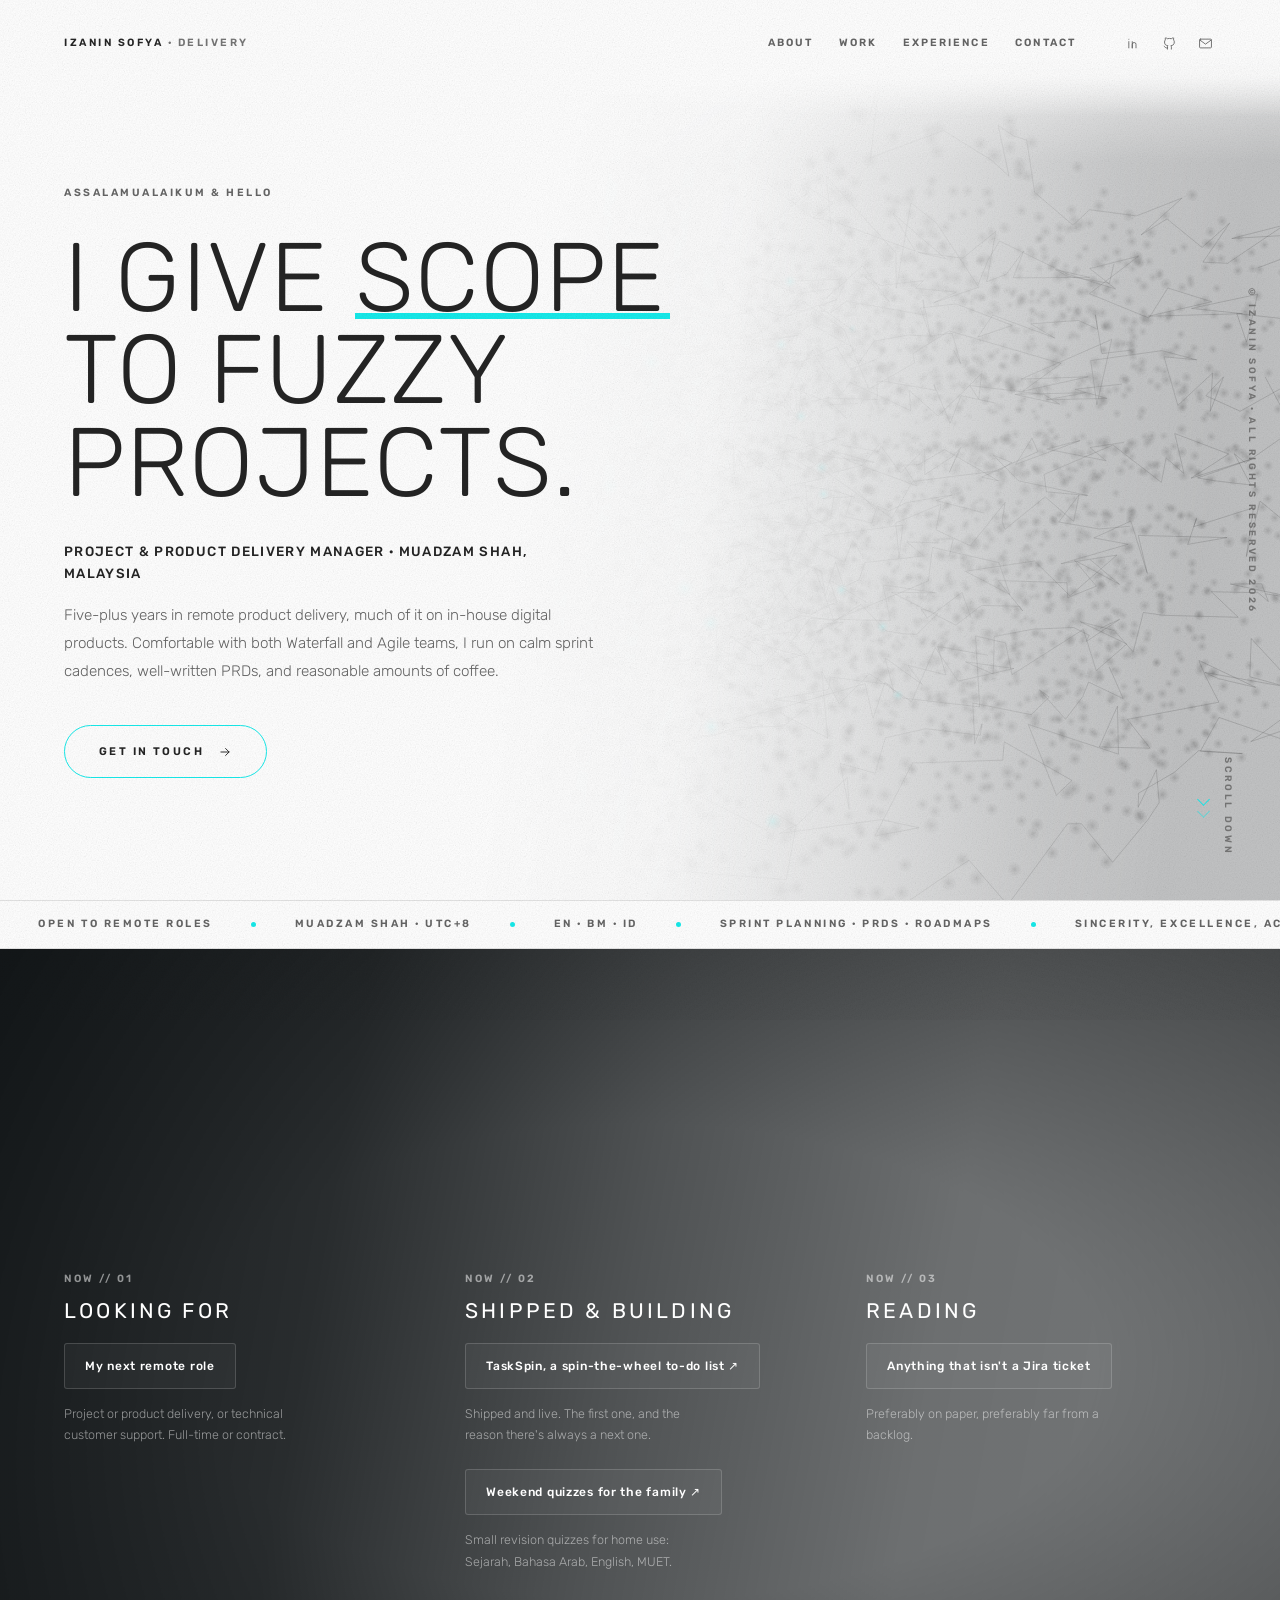
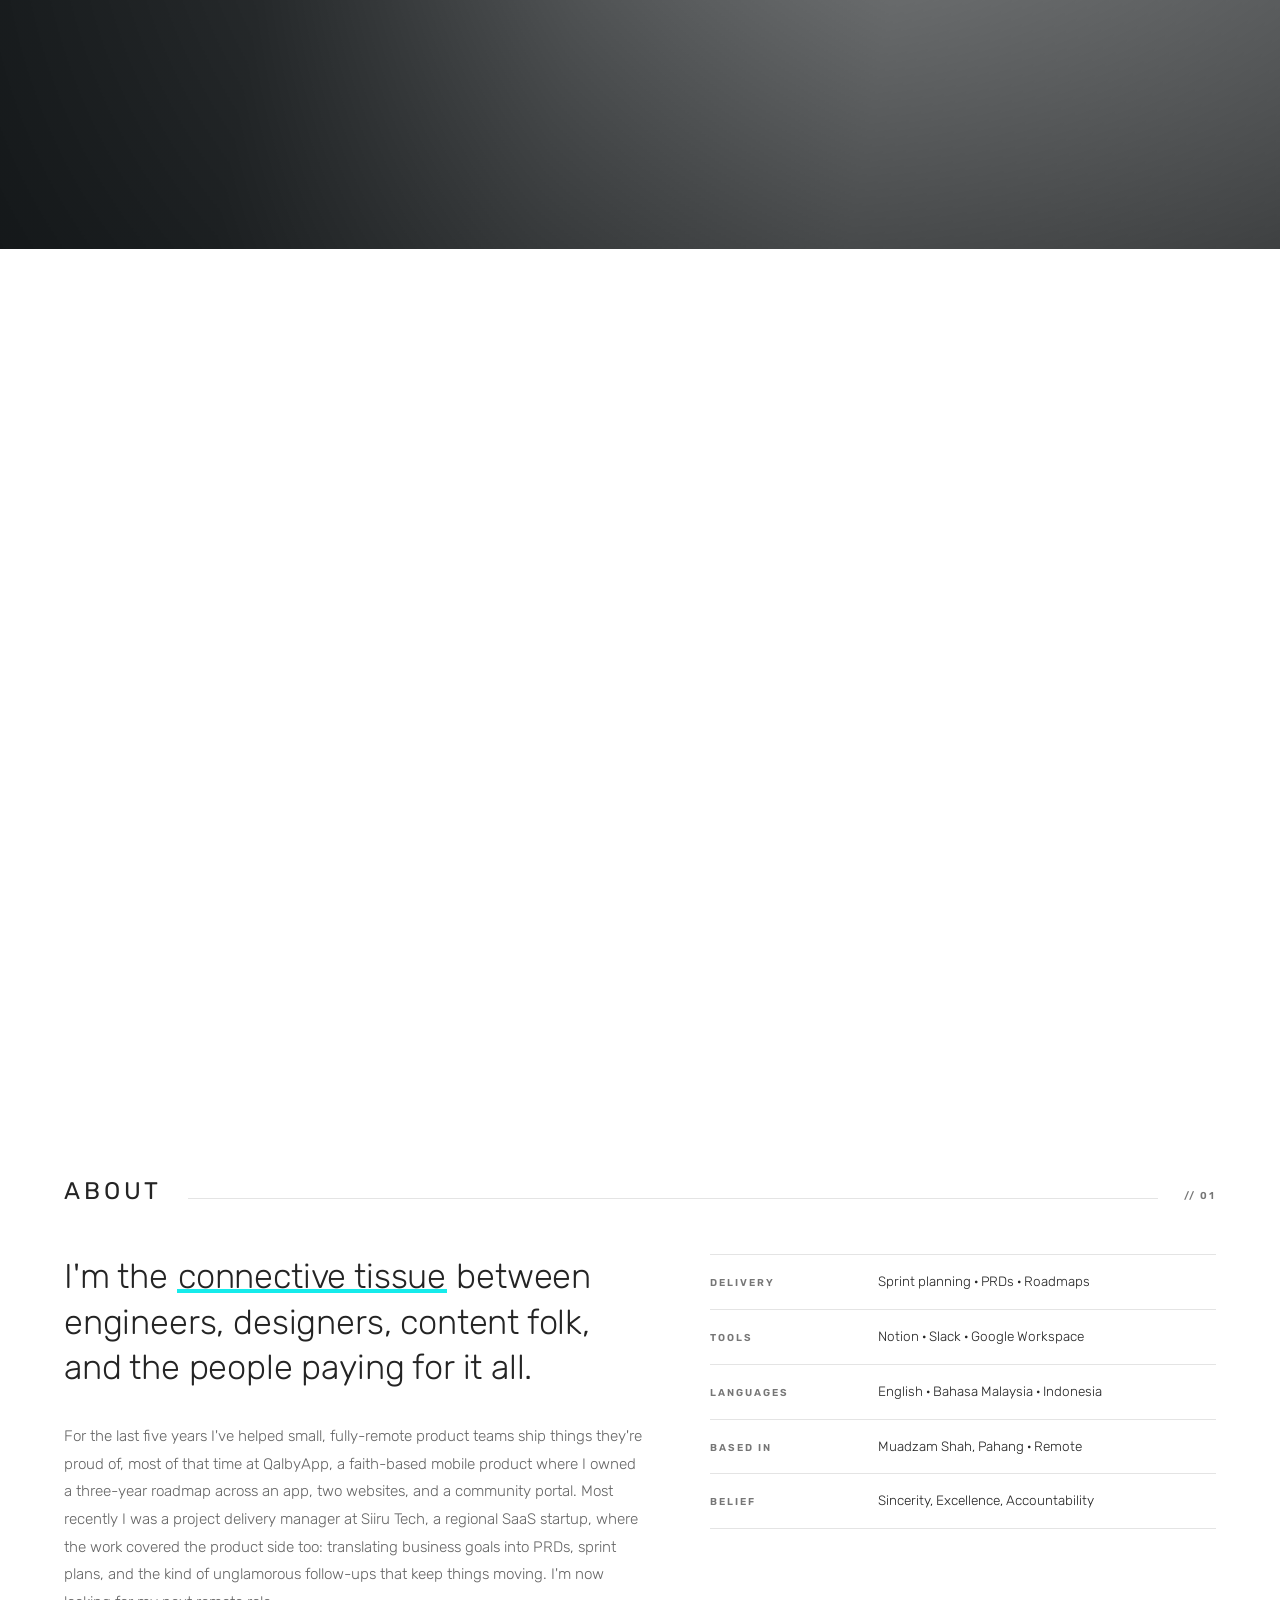
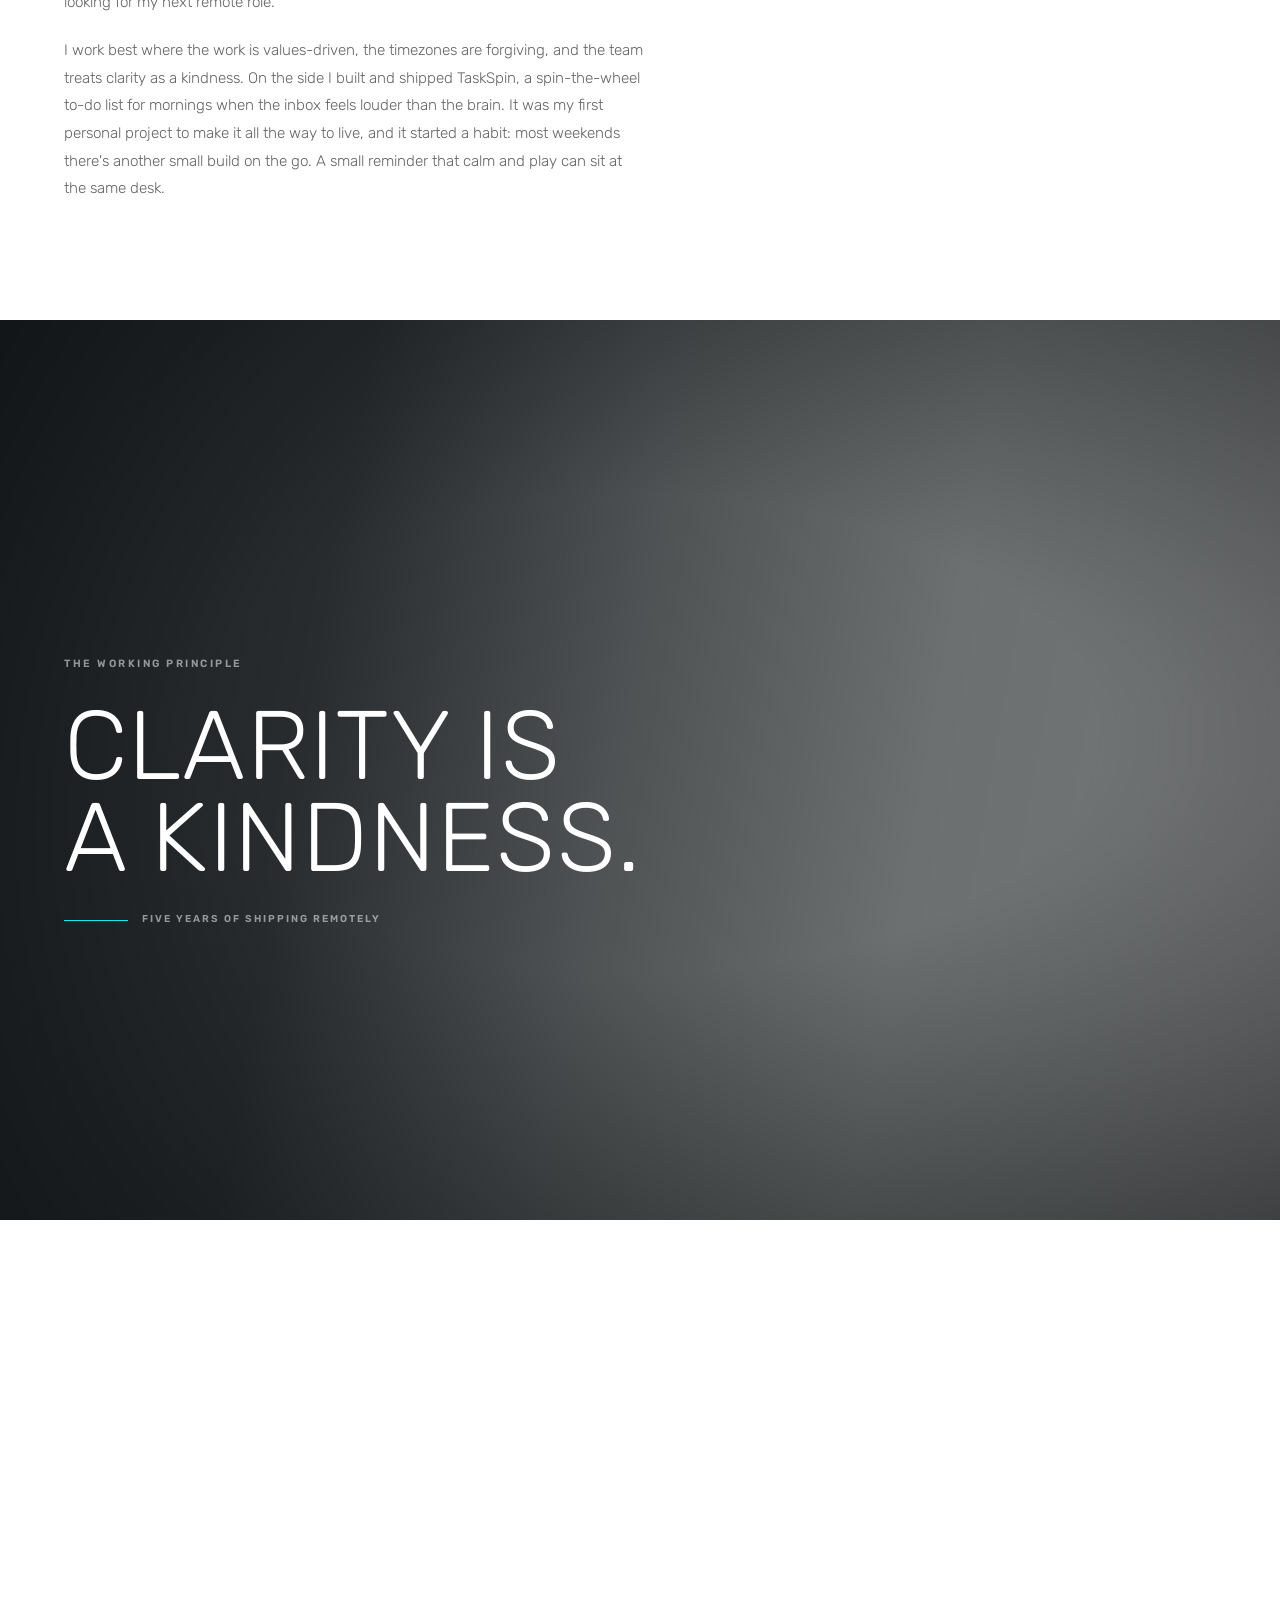
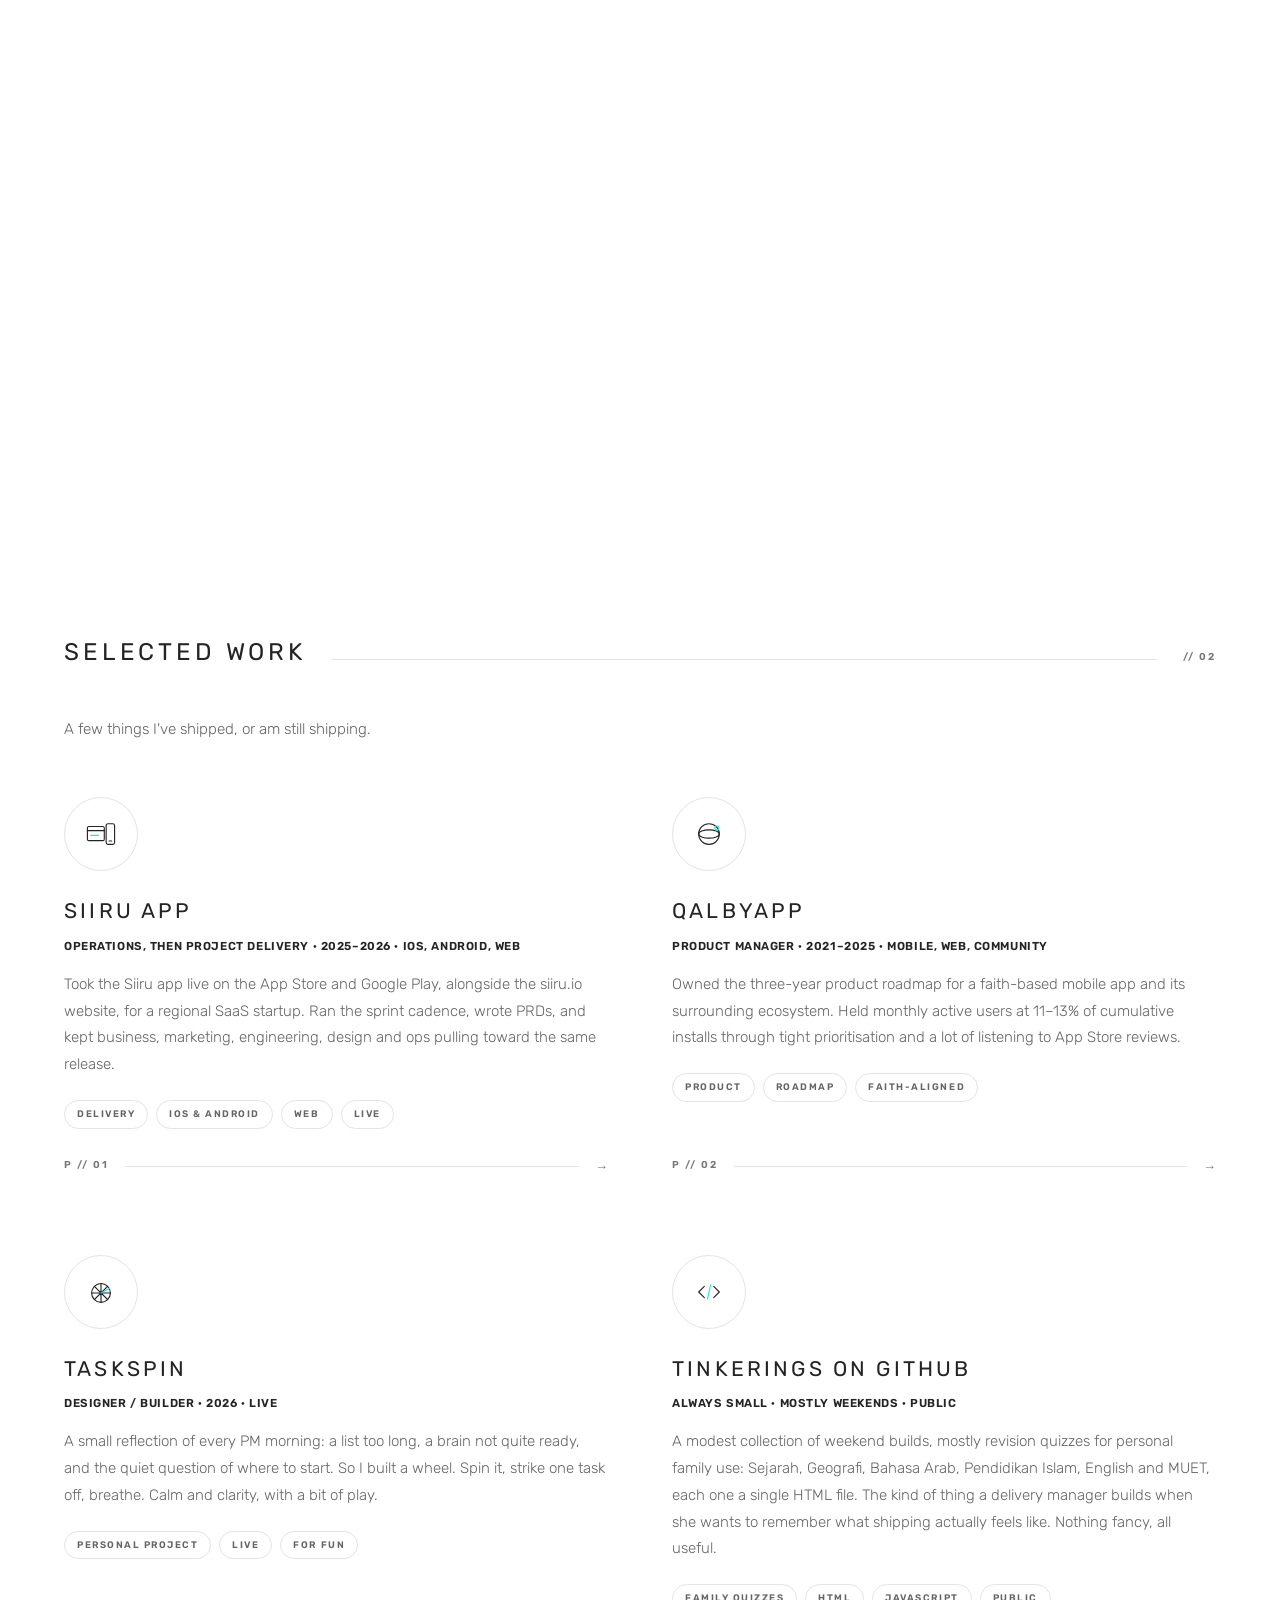
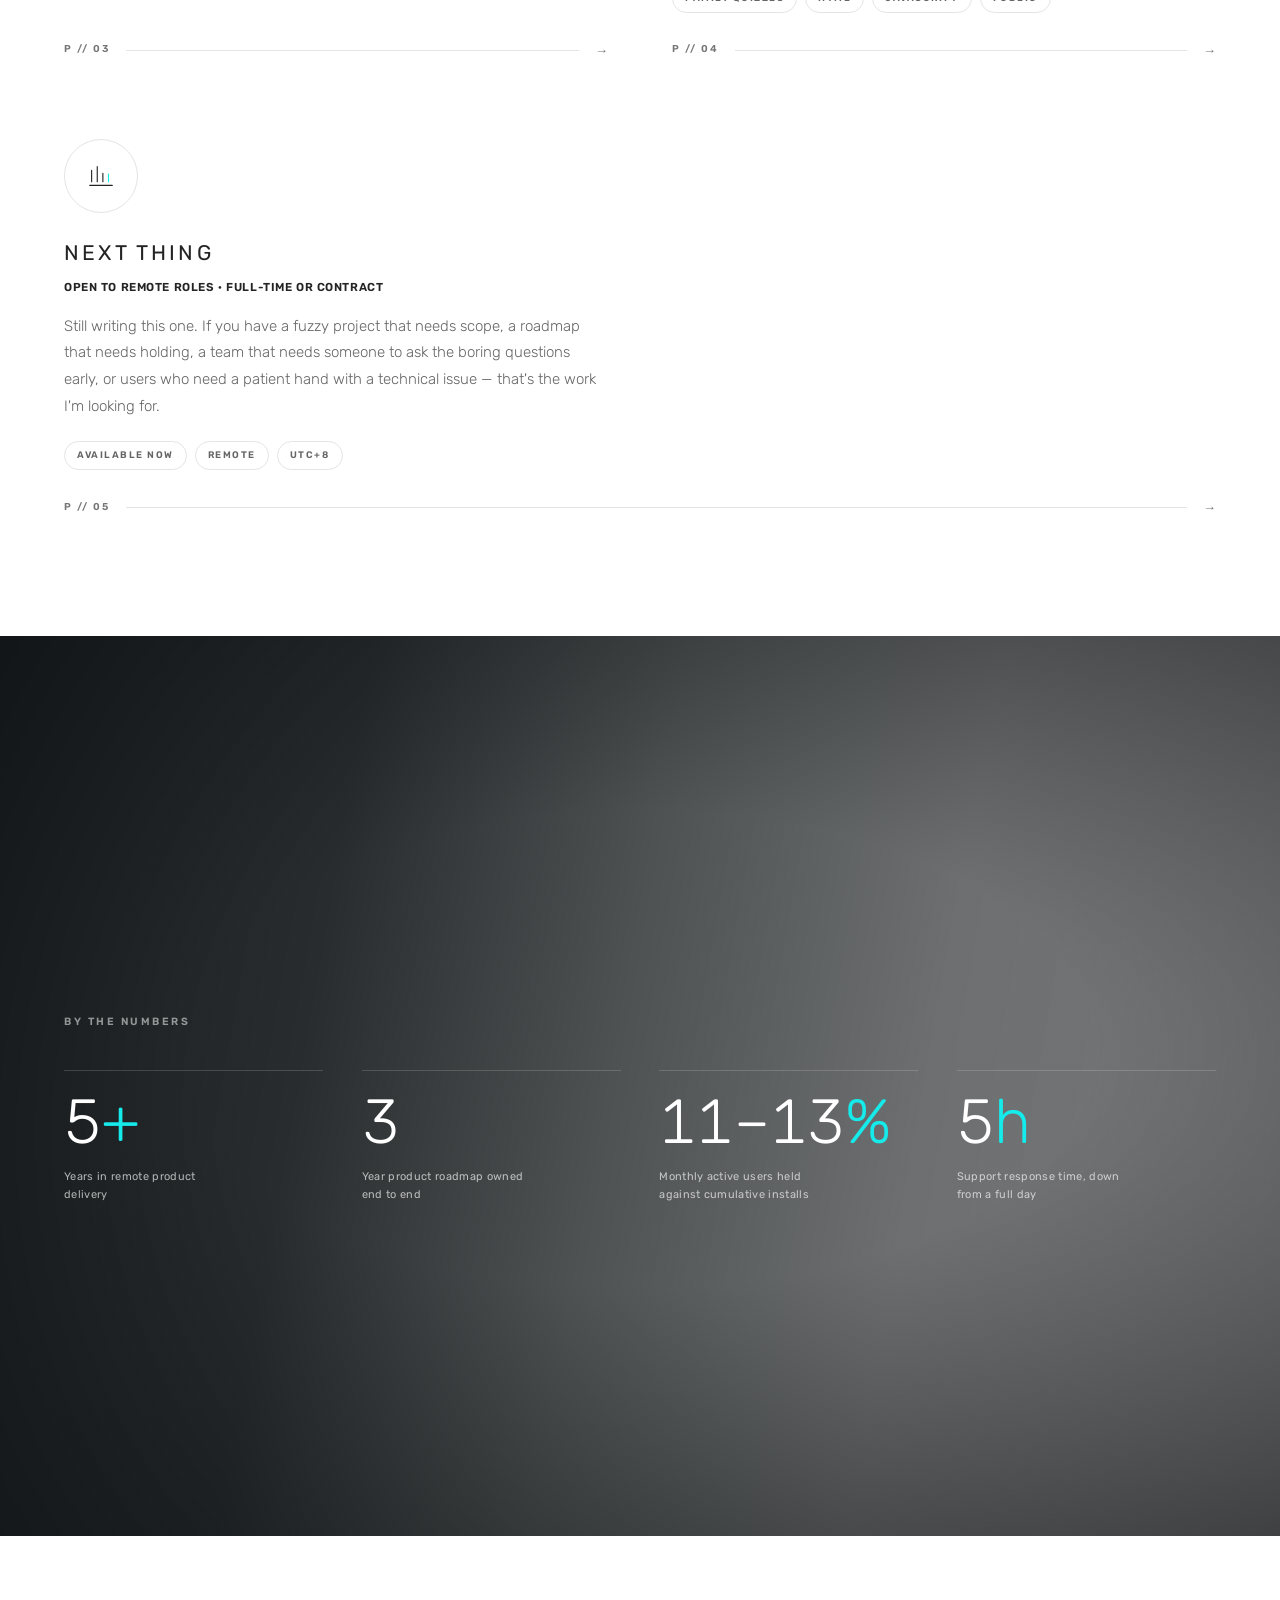
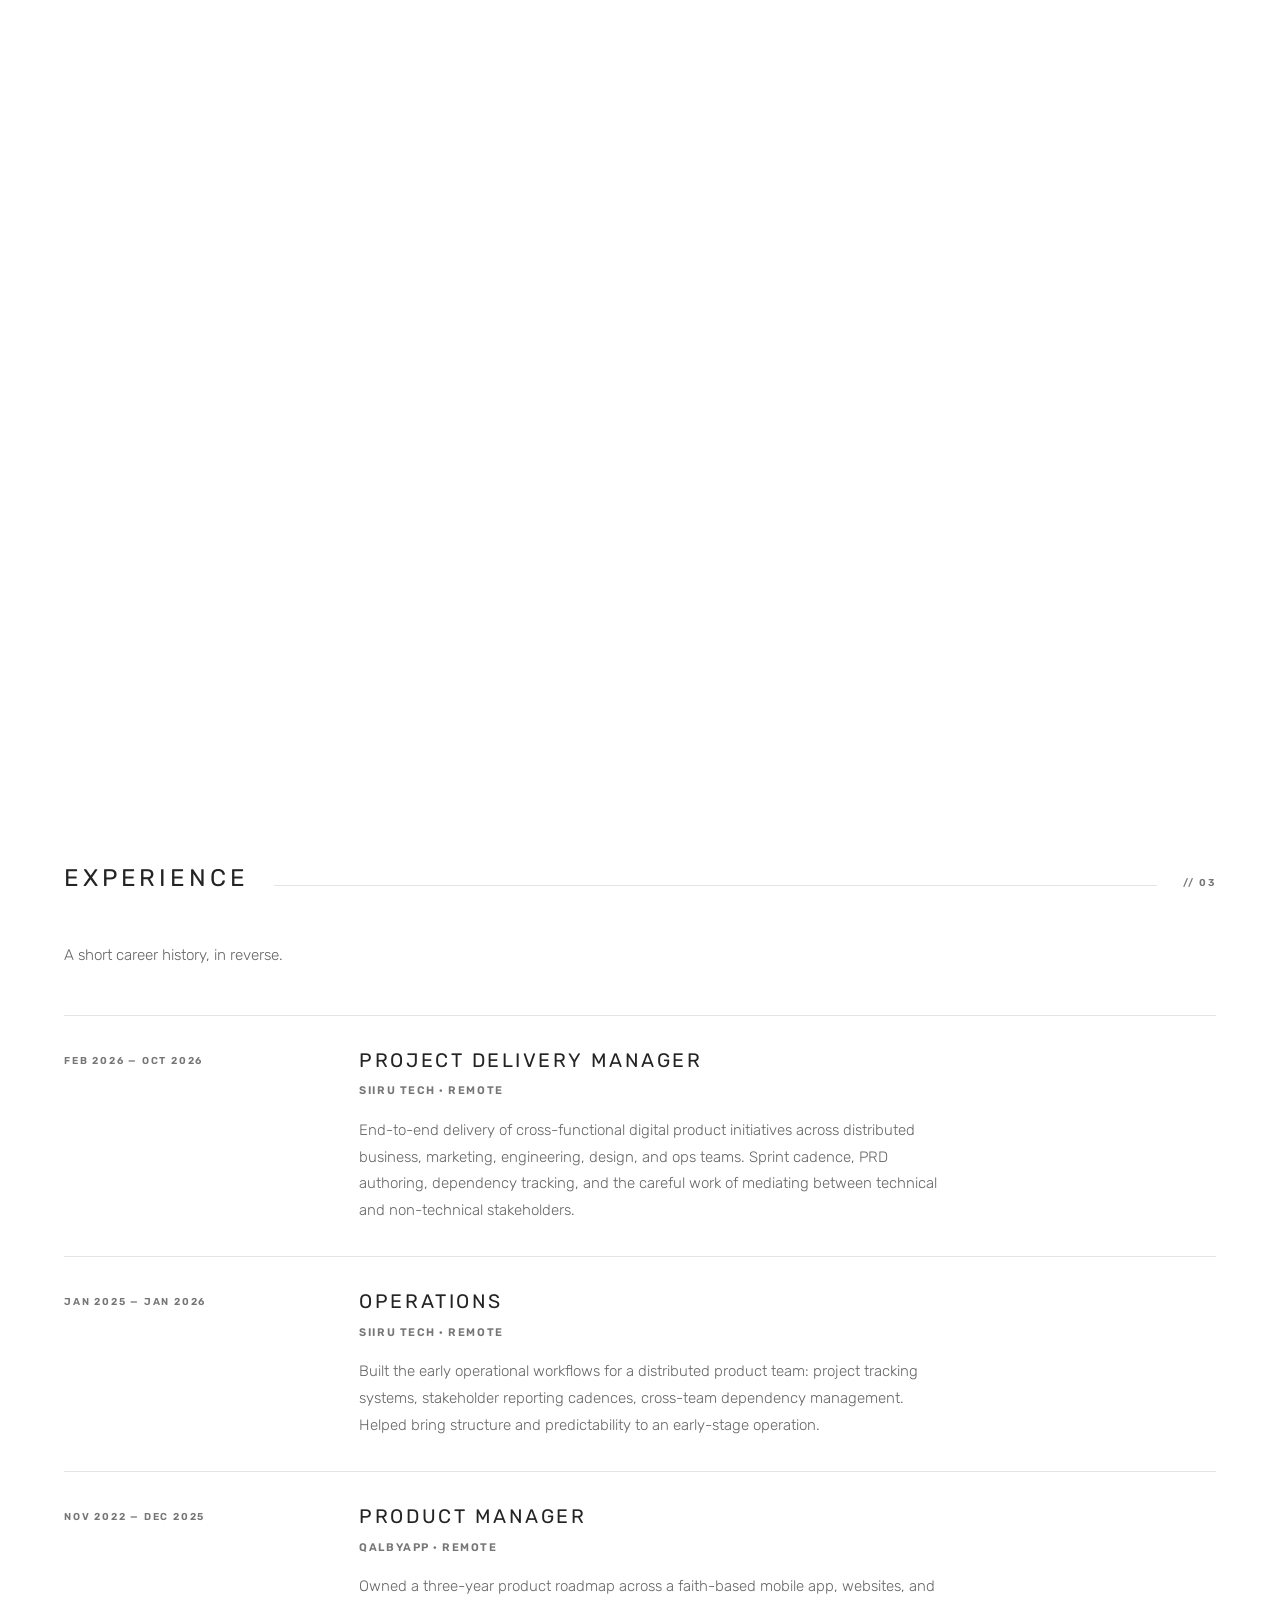
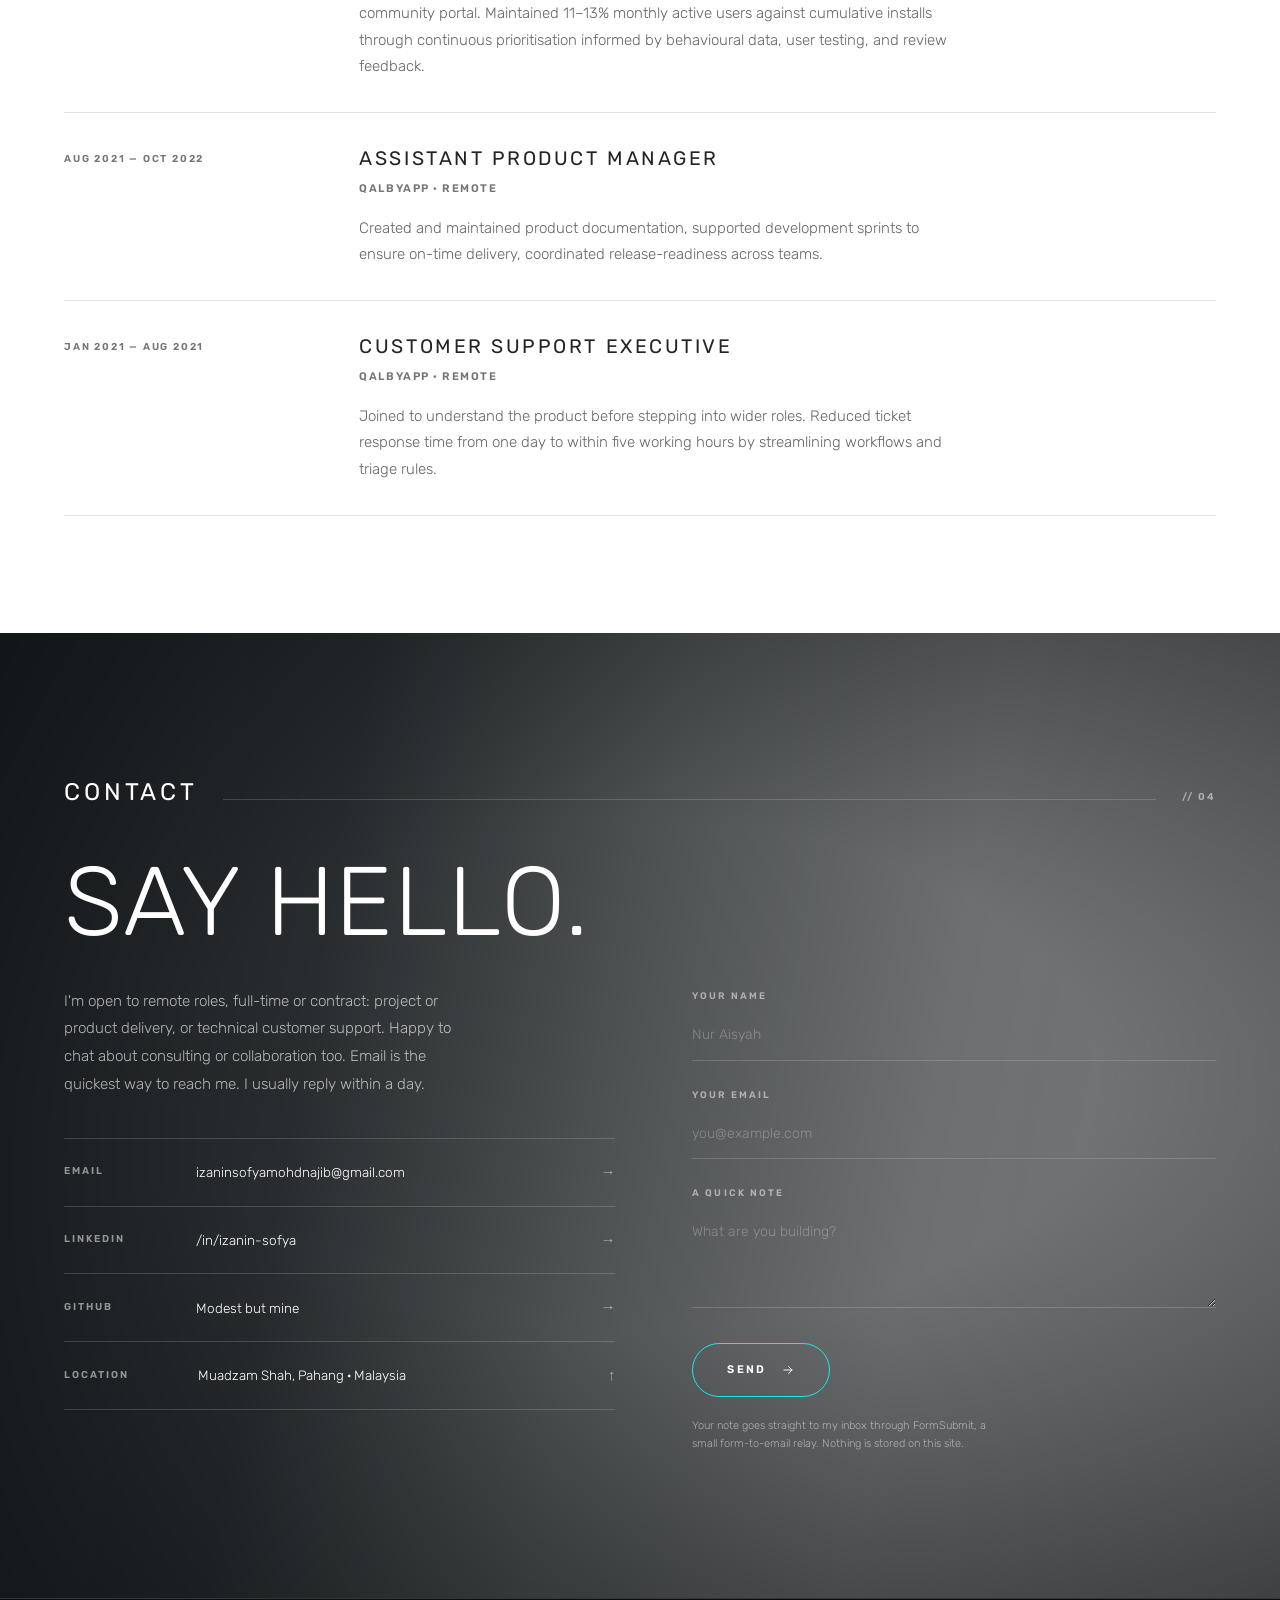
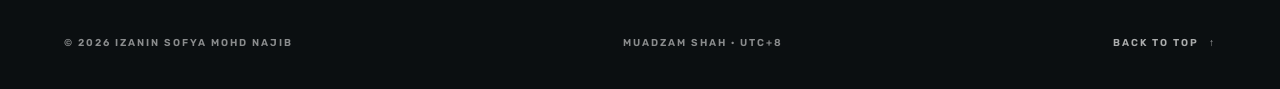
==== index.html @ ec563176 "Say "in-house digital products" in the hero intro Co-Authored-By: Claude Opus 5.5 <noreply@anthropic" ====
<!DOCTYPE html>
<html lang="en">
<head>
<meta charset="utf-8">
<meta name="viewport" content="width=device-width, initial-scale=1, viewport-fit=cover">
<title>Izanin Sofya · Project &amp; Product Delivery</title>
<meta name="description" content="Project and product delivery manager with five-plus years in remote product delivery. Sprint cadence, PRDs, roadmaps. Muadzam Shah, Malaysia · Open to remote roles.">
<meta name="author" content="Izanin Sofya Mohd Najib">
<meta name="theme-color" content="#ffffff" media="(prefers-color-scheme: light)">
<meta name="theme-color" content="#0b0f11" media="(prefers-color-scheme: dark)">
<meta property="og:type" content="profile">
<meta property="og:title" content="Izanin Sofya · Project &amp; Product Delivery">
<meta property="og:description" content="I give scope to fuzzy projects.">
<meta property="og:url" content="https://izaninsofya.github.io/">
<link rel="canonical" href="https://izaninsofya.github.io/">
<link rel="icon" href="data:image/svg+xml,%3Csvg xmlns='http://www.w3.org/2000/svg' viewBox='0 0 32 32'%3E%3Crect width='32' height='32' rx='6' fill='%23242424'/%3E%3Ctext x='16' y='21.5' text-anchor='middle' font-family='Helvetica,Arial,sans-serif' font-size='15' font-weight='700' letter-spacing='0.5' fill='%23ffffff'%3EIS%3C/text%3E%3Crect x='9' y='24.5' width='14' height='2' rx='1' fill='%2316ebeb'/%3E%3C/svg%3E">
<link rel="preconnect" href="https://fonts.googleapis.com">
<link rel="preconnect" href="https://fonts.gstatic.com" crossorigin>
<link rel="stylesheet" href="https://fonts.googleapis.com/css2?family=Rubik:wght@300;400;500;600&display=swap">
<style>
/* ============================================================
   TOKENS
   ============================================================ */
:root{
  --paper:#ffffff;
  /* three steps of grey, each still passing AA on paper:
     14.0 : 1, 5.8 : 1, 4.5 : 1 */
  --ink:#242424;
  --ink-2:#656565;
  --ink-3:#767676;
  --line:#e4e4e4;
  --accent:#16ebeb;
  --accent-deep:#0aa8a8;
  --night:#0b0f11;
  --night-line:rgba(255,255,255,.16);
  --night-ink-2:rgba(255,255,255,.66);
  --night-ink-3:rgba(255,255,255,.52);

  --ff:'Rubik','Open Sans','Helvetica Neue',Helvetica,Arial,sans-serif;

  --pad:clamp(20px,5vw,88px);
  --rail:clamp(0px,3.2vw,46px);
  --maxw:1320px;

  --ease:cubic-bezier(.16,1,.3,1);
  --ease-io:cubic-bezier(.65,.05,.36,1);
}

/* ============================================================
   RESET
   ============================================================ */
*,*::before,*::after{box-sizing:border-box}
html{-webkit-text-size-adjust:100%}
body,h1,h2,h3,h4,p,ul,ol,li,figure,blockquote{margin:0;padding:0}
ul,ol{list-style:none}
img,svg{display:block;max-width:100%}
button,input,textarea{font:inherit;color:inherit}
a{color:inherit;text-decoration:none}

html{scroll-behavior:auto}
body{
  font-family:var(--ff);
  font-weight:400;
  font-size:15px;
  line-height:1.78;
  color:var(--ink);
  background:var(--paper);
  -webkit-font-smoothing:antialiased;
  -moz-osx-font-smoothing:grayscale;
  overflow-x:hidden;
}
::selection{background:var(--accent);color:#062020}

:focus-visible{
  outline:2px solid var(--accent-deep);
  outline-offset:3px;
  border-radius:2px;
}

/* ============================================================
   TYPE PRIMITIVES  (matched to the reference: Rubik, wide tracking)
   ============================================================ */
.eyebrow{
  font-size:10.5px;
  font-weight:600;
  letter-spacing:.24em;
  text-transform:uppercase;
  line-height:1.6;
  color:var(--ink-3);
}
.display{
  font-weight:300;
  font-size:clamp(2.3rem,7.6vw,6.15rem);
  line-height:.95;
  letter-spacing:.012em;
  text-transform:uppercase;
}
.h2{
  font-weight:400;
  font-size:clamp(1.15rem,2.1vw,1.5rem);
  line-height:1.25;
  letter-spacing:.16em;
  text-transform:uppercase;
}
.h3{
  font-weight:400;
  font-size:clamp(1.05rem,1.7vw,1.32rem);
  line-height:1.3;
  letter-spacing:.15em;
  text-transform:uppercase;
}
.lead{
  font-size:clamp(.95rem,1.05vw,1.06rem);
  line-height:1.82;
  color:var(--ink-2);
  font-weight:300;
}
.body{color:var(--ink-2);font-weight:300}

/* ============================================================
   LAYOUT SHELL
   ============================================================ */
.wrap{
  width:100%;
  max-width:var(--maxw);
  margin-inline:auto;
  padding-inline:var(--pad);
}
section{position:relative;z-index:1}

/* opaque "paper" blocks — these hide the fixed scene, exactly like the
   reference alternates white editorial blocks with full-bleed renders */
.paper{background:var(--paper)}
.scene-sec{background:transparent}

/* ============================================================
   FIXED SCENE CANVAS
   ============================================================ */
#scene{
  position:fixed;
  inset:0;
  width:100%;
  height:100%;
  z-index:0;
  display:block;
}

/* ============================================================
   GRAIN + VIGNETTE TEXTURE
   ============================================================ */
#grain{
  position:fixed;
  inset:-120px;
  z-index:60;
  pointer-events:none;
  opacity:.42;
  background-image:url("data:image/svg+xml,%3Csvg xmlns='http://www.w3.org/2000/svg' width='220' height='220'%3E%3Cfilter id='n'%3E%3CfeTurbulence type='fractalNoise' baseFrequency='.82' numOctaves='3' stitchTiles='stitch'/%3E%3CfeColorMatrix type='saturate' values='0'/%3E%3C/filter%3E%3Crect width='220' height='220' filter='url(%23n)' opacity='.5'/%3E%3C/svg%3E");
  animation:grain 900ms steps(1) infinite;
  mix-blend-mode:multiply;
}
@keyframes grain{
  0%   {transform:translate(0,0)}
  20%  {transform:translate(-14px,9px)}
  40%  {transform:translate(11px,-13px)}
  60%  {transform:translate(-9px,-7px)}
  80%  {transform:translate(13px,11px)}
  100% {transform:translate(0,0)}
}
/* Scene veil — scoped to the sections that actually show the canvas, so the
   white editorial blocks stay pure. Doubles as the legibility scrim: the
   overlay copy sits on the darkened left, the scene breathes on the right. */
.veil{
  position:absolute;
  inset:0;
  z-index:0;
  pointer-events:none;
  background:
    linear-gradient(100deg,
      rgba(11,15,17,.95) 0%,
      rgba(11,15,17,.88) 26%,
      rgba(11,15,17,.72) 48%,
      rgba(11,15,17,.60) 70%,
      rgba(11,15,17,.56) 100%),
    radial-gradient(105% 78% at 50% 46%,transparent 34%,rgba(0,0,0,.66) 100%);
}
.pin > .wrap,#contact > .wrap{position:relative;z-index:1}

/* ============================================================
   PRELOADER
   ============================================================ */
#pre{
  position:fixed;
  inset:0;
  z-index:100;
  background:var(--paper);
  display:grid;
  place-items:center;
  transition:opacity .85s var(--ease),visibility .85s;
}
#pre.done{opacity:0;visibility:hidden}
.pre-mark{text-align:center}
.pre-word{
  font-size:clamp(1.5rem,4.4vw,2.6rem);
  font-weight:300;
  letter-spacing:.2em;
  text-transform:lowercase;
  color:var(--ink);
  padding-left:.2em;
}
.pre-bar{
  margin-top:14px;
  height:2px;
  width:min(260px,52vw);
  background:rgba(0,0,0,.07);
  position:relative;
  overflow:hidden;
}
.pre-bar i{
  position:absolute;
  inset:0;
  background:var(--accent);
  transform:scaleX(0);
  transform-origin:left center;
  transition:transform 1.15s var(--ease-io);
}
#pre.load .pre-bar i{transform:scaleX(1)}
.pre-pct{
  margin-top:12px;
  font-size:10px;
  font-weight:600;
  letter-spacing:.28em;
  color:var(--ink-3);
}

/* ============================================================
   HEADER
   ============================================================ */
header{
  position:fixed;
  top:0;left:0;right:0;
  z-index:40;
  padding:clamp(18px,2.4vw,30px) var(--pad);
  display:flex;
  align-items:center;
  justify-content:space-between;
  gap:20px;
  pointer-events:none;
  transition:color .5s var(--ease);
}
/* the bar needs its own ground, or long body copy scrolls straight through it */
header::before{
  content:"";
  position:absolute;
  inset:0 0 -30px 0;
  z-index:-1;
  pointer-events:none;
  background:linear-gradient(to bottom,
    var(--paper) 0%,var(--paper) 42%,
    rgba(255,255,255,.86) 66%,rgba(255,255,255,0) 100%);
  transition:background .5s var(--ease);
}
body.night header::before{
  background:linear-gradient(to bottom,
    rgba(11,15,17,.97) 0%,rgba(11,15,17,.9) 42%,
    rgba(11,15,17,.6) 66%,rgba(11,15,17,0) 100%);
}
header > *{pointer-events:auto}
.brand{
  font-size:10.5px;
  font-weight:600;
  letter-spacing:.24em;
  text-transform:uppercase;
  color:var(--ink);
  transition:color .5s var(--ease);
  white-space:nowrap;
}
.brand b{font-weight:600}
.brand span{color:var(--ink-3);transition:color .5s var(--ease)}

nav.top{display:flex;align-items:center;gap:clamp(14px,2vw,30px)}
nav.top .nav-links{display:flex;align-items:center;gap:clamp(14px,2vw,30px)}
nav.top a{
  font-size:10.5px;
  font-weight:600;
  letter-spacing:.2em;
  text-transform:uppercase;
  color:var(--ink-2);
  position:relative;
  padding:4px 0;
  transition:color .35s var(--ease);
}
nav.top a::after{
  content:"";
  position:absolute;
  left:0;right:0;bottom:0;
  height:1px;
  background:var(--accent);
  transform:scaleX(0);
  transform-origin:right center;
  transition:transform .5s var(--ease);
}
nav.top a:hover{color:var(--ink)}
nav.top a:hover::after,nav.top a.active::after{transform:scaleX(1);transform-origin:left center}
nav.top a.active{color:var(--ink)}

.social{display:flex;align-items:center;gap:14px;margin-left:clamp(10px,1.6vw,22px)}
.social a{
  width:22px;height:22px;
  display:grid;place-items:center;
  color:var(--ink-2);
  transition:color .3s var(--ease),transform .3s var(--ease);
}
.social a:hover{color:var(--ink);transform:translateY(-2px)}
.social svg{width:15px;height:15px;stroke-width:1.4}

/* ============================================================
   HAMBURGER + FULL-SCREEN MENU  (≤860px)
   The overlay sits at z-index 55 — under the grain, so the film
   texture carries across it, and over the header, which it covers.
   That is why it carries its own top bar and close button rather
   than relying on the burger behind it.
   ============================================================ */
.sr-only{
  position:absolute;width:1px;height:1px;
  padding:0;margin:-1px;overflow:hidden;
  clip-path:inset(50%);white-space:nowrap;border:0;
}
.burger{
  display:none;
  flex-direction:column;
  align-items:center;
  justify-content:center;
  gap:5px;
  width:34px;height:34px;
  margin-right:-8px;
  padding:0;
  background:none;
  border:0;
  cursor:pointer;
}
.burger i{
  display:block;
  width:18px;height:1.5px;
  background:var(--ink);
  transition:background .5s var(--ease),transform .4s var(--ease);
}
.burger:hover i:first-child{transform:translateY(-1px)}
.burger:hover i:last-child{transform:translateY(1px)}
body.night .burger i{background:#fff}

.menu{
  position:fixed;
  inset:0;
  z-index:55;
  display:flex;
  flex-direction:column;
  padding:clamp(18px,2.4vw,30px) var(--pad) clamp(28px,5vh,54px);
  background:var(--paper);
  color:var(--ink);
  opacity:0;
  visibility:hidden;
  /* visibility flips instantly on open (so the close button can take focus in
     the same tick) and is held until the fade finishes on close */
  transition:opacity .5s var(--ease),visibility 0s linear .5s,background .5s var(--ease);
}
body.night .menu{background:var(--night);color:#fff}
body.menu-open .menu{
  opacity:1;
  visibility:visible;
  transition:opacity .5s var(--ease),visibility 0s linear 0s,background .5s var(--ease);
}

.menu-top{
  flex:none;
  display:flex;
  align-items:center;
  justify-content:space-between;
  gap:20px;
}
.menu-top .brand{color:inherit}
body.night .menu-top .brand span{color:var(--night-ink-3)}

.menu-close{
  position:relative;
  width:34px;height:34px;
  margin-right:-8px;
  padding:0;
  background:none;
  border:0;
  cursor:pointer;
  color:inherit;
}
.menu-close i{
  position:absolute;
  left:8px;top:16px;
  width:18px;height:1.5px;
  background:currentColor;
  transition:transform .45s var(--ease);
}
.menu-close i:first-of-type{transform:rotate(45deg)}
.menu-close i:last-of-type{transform:rotate(-45deg)}
.menu-close:hover i:first-of-type{transform:rotate(135deg)}
.menu-close:hover i:last-of-type{transform:rotate(45deg)}

.menu-nav{
  flex:1;
  display:flex;
  flex-direction:column;
  justify-content:center;
  gap:clamp(4px,1.4vh,14px);
}
.menu-nav a{
  display:flex;
  align-items:baseline;
  gap:clamp(12px,4vw,22px);
  padding:6px 0;
  color:inherit;
}
.menu-nav .num{
  flex:none;
  font-size:10px;
  font-weight:600;
  letter-spacing:.2em;
  color:var(--ink-3);
  transition:color .35s var(--ease);
}
body.night .menu-nav .num{color:var(--night-ink-3)}
.menu-nav a.active .num{color:var(--accent-deep)}
body.night .menu-nav a.active .num{color:var(--accent)}

/* deliberately NOT .mask — collectReveals() claims every .mask on the
   page and would fire these on load, leaving them stuck open */
.m-line{display:block;overflow:hidden;padding-bottom:.08em;margin-bottom:-.08em}
.m-line > span{
  display:block;
  font-size:clamp(1.6rem,9vw,2.6rem);
  font-weight:300;
  line-height:1.08;
  letter-spacing:.04em;
  text-transform:uppercase;
  transform:translate3d(0,105%,0);
  transition:transform .8s var(--ease);
}
body.menu-open .m-line > span{transform:none;transition-delay:var(--d,0ms)}

.menu-foot{flex:none}
.menu-rule{display:block;height:1px;background:var(--line);margin-bottom:22px}
body.night .menu-rule{background:var(--night-line)}
.menu-social{display:flex;align-items:center;gap:24px}
.menu-social a{
  width:26px;height:26px;
  display:grid;place-items:center;
  color:var(--ink-2);
  transition:color .3s var(--ease);
}
body.night .menu-social a{color:var(--night-ink-2)}
.menu-social a:hover{color:var(--accent-deep)}
body.night .menu-social a:hover{color:var(--accent)}
.menu-social svg{width:18px;height:18px;stroke-width:1.4}

/* night inversion of chrome */
body.night header .brand,
body.night header .brand span{color:#fff}
body.night nav.top a{color:var(--night-ink-2)}
body.night nav.top a:hover,body.night nav.top a.active{color:#fff}
body.night .social a{color:var(--night-ink-2)}
body.night .social a:hover{color:#fff}
body.night .rail{color:var(--night-ink-3)}
body.night #grain{mix-blend-mode:overlay;opacity:.26}

@media (max-width:860px){
  nav.top .nav-links{display:none}
  nav.top .social{display:none}
  .burger{display:flex}
}
/* the overlay is a phone affordance only — belt and braces alongside the
   resize handler that closes it */
@media (min-width:861px){
  .menu{display:none}
}

/* ============================================================
   VERTICAL RAILS
   ============================================================ */
.rail{
  position:fixed;
  z-index:30;
  right:clamp(8px,1.6vw,26px);
  font-size:9.5px;
  font-weight:600;
  letter-spacing:.28em;
  text-transform:uppercase;
  color:var(--ink-3);
  writing-mode:vertical-rl;
  pointer-events:none;
  transition:color .5s var(--ease);
}
.rail-copy{top:50%;transform:translateY(-50%)}
@media (max-width:900px){.rail{display:none}}

/* ============================================================
   HERO
   ============================================================ */
.hero{
  min-height:100svh;
  display:flex;
  flex-direction:column;
  justify-content:flex-end;
  padding-top:clamp(92px,11vh,128px);
  overflow:hidden;
}
.hero-scrim{
  position:absolute;
  inset:0;
  z-index:0;
  pointer-events:none;
  background:
    linear-gradient(97deg,
      var(--paper) 0%,var(--paper) 41%,
      rgba(255,255,255,.93) 55%,
      rgba(255,255,255,.62) 68%,
      rgba(255,255,255,.18) 82%,
      rgba(255,255,255,0) 92%),
    linear-gradient(to bottom,var(--paper) 0%,rgba(255,255,255,0) 18%);
}
@media (max-width:820px){
  /* the form sits above the type on phones, so the wash runs top-down */
  .hero-scrim{
    background:linear-gradient(to bottom,
      rgba(255,255,255,.35) 0%,
      rgba(255,255,255,.55) 26%,
      rgba(255,255,255,.9) 40%,
      var(--paper) 50%,var(--paper) 100%);
  }
}
.hero .wrap{position:relative;z-index:1;flex:1;display:flex;flex-direction:column;justify-content:center}
.hero-inner{max-width:min(760px,100%);padding-bottom:clamp(24px,4vh,44px)}

.hero-eyebrow{margin-bottom:clamp(20px,3.4vh,34px);color:var(--ink-2)}

.wordmark{
  font-size:clamp(1.35rem,3vw,2rem);
  font-weight:300;
  letter-spacing:.2em;
  text-transform:lowercase;
  color:var(--ink);
  margin-bottom:clamp(16px,2.6vh,26px);
  padding-left:.16em;
}

h1.display{margin-bottom:clamp(22px,3.4vh,34px)}
.scoped{position:relative;display:inline-block}
.scoped i{
  position:absolute;
  left:0;right:-.04em;
  bottom:.055em;
  height:clamp(3px,.55vw,6px);
  background:var(--accent);
  transform:scaleX(0);
  transform-origin:left center;
  transition:transform 1.15s var(--ease) .75s;
}
.ready .scoped i{transform:scaleX(1)}

.hero-sub{
  font-size:clamp(.82rem,1.05vw,.95rem);
  font-weight:500;
  letter-spacing:.1em;
  text-transform:uppercase;
  color:var(--ink);
  margin-bottom:clamp(14px,2vh,20px);
  max-width:56ch;
  line-height:1.65;
}
.hero-copy{max-width:60ch;margin-bottom:clamp(28px,4.4vh,44px)}

/* outlined pill button, per reference */
.pill{
  display:inline-flex;
  align-items:center;
  gap:14px;
  padding:16px 34px;
  border:1px solid var(--accent);
  border-radius:999px;
  font-size:11px;
  font-weight:600;
  letter-spacing:.22em;
  text-transform:uppercase;
  color:var(--ink);
  background:transparent;
  position:relative;
  overflow:hidden;
  isolation:isolate;
  transition:color .45s var(--ease),border-color .45s var(--ease);
  cursor:pointer;
}
.pill::before{
  content:"";
  position:absolute;
  inset:0;
  z-index:-1;
  background:var(--accent);
  transform:translateY(101%);
  transition:transform .55s var(--ease);
}
.pill:hover{color:#062020}
.pill:hover::before{transform:translateY(0)}
.pill svg{width:14px;height:14px;stroke-width:1.6}

.scroll-cue{
  position:absolute;
  right:clamp(16px,3.4vw,54px);
  bottom:clamp(26px,5vh,58px);
  z-index:2;
  display:flex;
  flex-direction:column;
  align-items:center;
  gap:12px;
  font-size:9.5px;
  font-weight:600;
  letter-spacing:.28em;
  text-transform:uppercase;
  color:var(--ink-3);
  writing-mode:vertical-rl;
}
.scroll-cue .chev{
  writing-mode:horizontal-tb;
  display:flex;
  flex-direction:column;
  gap:3px;
}
.scroll-cue .chev i{
  width:9px;height:9px;
  border-right:1.5px solid var(--accent);
  border-bottom:1.5px solid var(--accent);
  transform:rotate(45deg);
  animation:cue 2s var(--ease-io) infinite;
}
.scroll-cue .chev i:nth-child(2){animation-delay:.18s;opacity:.55}
@keyframes cue{
  0%,60%,100%{opacity:.25;transform:rotate(45deg) translate(0,0)}
  30%{opacity:1;transform:rotate(45deg) translate(2px,2px)}
}
@media (max-width:900px){.scroll-cue{display:none}}

/* ============================================================
   TICKER
   ============================================================ */
.ticker{
  position:relative;
  z-index:2;
  border-top:1px solid var(--line);
  border-bottom:1px solid var(--line);
  background:var(--paper);
  overflow:hidden;
  padding:14px 0;
}
.ticker-track{
  display:flex;
  width:max-content;
  animation:slide 34s linear infinite;
}
.ticker-track > span{
  display:flex;
  align-items:center;
  flex:none;
}
.ticker em{
  font-style:normal;
  font-size:10.5px;
  font-weight:600;
  letter-spacing:.24em;
  text-transform:uppercase;
  color:var(--ink-2);
  padding:0 clamp(20px,3vw,42px);
  white-space:nowrap;
}
.ticker b{
  width:5px;height:5px;
  border-radius:50%;
  background:var(--accent);
  flex:none;
}
@keyframes slide{from{transform:translate3d(0,0,0)}to{transform:translate3d(-50%,0,0)}}
.ticker:hover .ticker-track{animation-play-state:paused}

/* ============================================================
   SECTION HEADS
   ============================================================ */
.sec{padding-block:clamp(84px,13vh,168px)}
.sec-head{
  display:flex;
  align-items:baseline;
  gap:clamp(14px,2vw,26px);
  margin-bottom:clamp(34px,5.4vh,64px);
}
.sec-head .h2{white-space:nowrap}
.sec-head .rule{
  flex:1;
  height:1px;
  background:var(--line);
  transform:scaleX(0);
  transform-origin:left center;
  transition:transform 1.3s var(--ease) .12s;
}
.in .sec-head .rule,.sec-head.in .rule{transform:scaleX(1)}
.sec-head .idx{
  font-size:10px;
  font-weight:600;
  letter-spacing:.2em;
  color:var(--ink-3);
  white-space:nowrap;
}

/* ============================================================
   ABOUT
   ============================================================ */
.about-grid{
  display:grid;
  grid-template-columns:minmax(0,1.15fr) minmax(0,1fr);
  gap:clamp(32px,5vw,86px);
  align-items:start;
}
@media (max-width:900px){.about-grid{grid-template-columns:1fr}}

.about-lead{
  font-size:clamp(1.32rem,3vw,2.15rem);
  font-weight:300;
  line-height:1.32;
  letter-spacing:-.005em;
  color:var(--ink);
  margin-bottom:clamp(24px,3.6vh,38px);
}
.about-lead u{
  text-decoration:none;
  background:linear-gradient(var(--accent),var(--accent)) 0 88%/100% .12em no-repeat;
  padding-inline:.04em;
}
.about-copy p + p{margin-top:1.35em}

.facts{border-top:1px solid var(--line)}
.facts li{
  display:grid;
  grid-template-columns:minmax(96px,.42fr) 1fr;
  gap:clamp(12px,2vw,28px);
  padding:16px 0;
  border-bottom:1px solid var(--line);
  align-items:baseline;
}
.facts dt,.facts .k{
  font-size:10px;
  font-weight:600;
  letter-spacing:.2em;
  text-transform:uppercase;
  color:var(--ink-3);
}
.facts .v{
  font-size:13.5px;
  font-weight:300;
  color:var(--ink);
  line-height:1.6;
}
@media (max-width:520px){
  .facts li{grid-template-columns:1fr;gap:4px}
}

/* ============================================================
   FULL-BLEED SCENE SECTIONS (pinned overlay, camera keeps moving)
   ============================================================ */
.pin-sec{position:relative;z-index:1}
.pin-sec .pin{
  position:sticky;
  top:0;
  height:100svh;
  display:flex;
  align-items:center;
  overflow:hidden;
  /* keep pinned content clear of the fixed header */
  padding-top:clamp(64px,9vh,104px);
  padding-bottom:clamp(20px,4vh,48px);
}
.pin-sec .pin .wrap{width:100%}

.night-copy{color:#fff}
.night-copy .eyebrow{color:var(--night-ink-3)}
.night-copy .lead,.night-copy .body{color:var(--night-ink-2)}

/* NOW block over the scene — outlined "keycap" values, per reference */
.now-grid{
  display:grid;
  grid-template-columns:repeat(3,minmax(0,1fr));
  gap:clamp(24px,4vw,64px);
}
@media (max-width:820px){.now-grid{grid-template-columns:1fr;gap:30px}}
.now-item .h3{margin:10px 0 18px}
.keycap{
  display:inline-block;
  border:1px solid var(--night-line);
  border-radius:3px;
  padding:13px 20px;
  font-size:12px;
  font-weight:500;
  letter-spacing:.06em;
  color:#fff;
  line-height:1.5;
  background:rgba(255,255,255,.04);
  transition:border-color .4s var(--ease),background .4s var(--ease);
}
a.keycap:hover{border-color:var(--accent);background:rgba(22,235,235,.09)}
.now-note{margin-top:14px;font-size:12.5px;font-weight:300;color:var(--night-ink-3);line-height:1.7;max-width:30ch}
/* a second keycap in the same column (Building) */
.now-note + .keycap{margin-top:24px}
/* short phones: the stacked column must still fit inside the pinned 100svh */
@media (max-width:820px) and (max-height:760px){
  .now-grid{gap:20px}
  .now-item .h3{margin:6px 0 12px}
  .now-item .keycap{padding:11px 18px}
  .now-note{margin-top:9px}
  .now-note + .keycap{margin-top:14px}
  .now-extra{display:none}
}

/* pull quote */
.quote{max-width:min(980px,100%)}
.quote .display{margin-block:clamp(18px,3vh,30px)}
.quote-attr{
  display:flex;
  align-items:center;
  gap:14px;
  font-size:10px;
  font-weight:600;
  letter-spacing:.2em;
  text-transform:uppercase;
  color:var(--night-ink-3);
}
.quote-attr .dash{width:clamp(28px,5vw,64px);height:1px;background:var(--accent);flex:none}

/* stats */
.stats{
  display:grid;
  grid-template-columns:repeat(4,minmax(0,1fr));
  gap:clamp(18px,3vw,44px);
}
@media (max-width:820px){.stats{grid-template-columns:repeat(2,minmax(0,1fr));gap:34px}}
.stat{border-top:1px solid var(--night-line);padding-top:20px}
.stat .n{
  font-size:clamp(2rem,5.2vw,3.9rem);
  font-weight:300;
  line-height:1;
  letter-spacing:.005em;
  color:#fff;
  font-variant-numeric:tabular-nums;
}
.stat .n span{color:var(--accent)}
.stat .l{
  margin-top:14px;
  font-size:11px;
  font-weight:400;
  letter-spacing:.03em;
  color:var(--night-ink-2);
  line-height:1.65;
  max-width:24ch;
}

/* ============================================================
   SELECTED WORK  (2-col cards, circular outline icon, indexed rule)
   ============================================================ */
.work-grid{
  display:grid;
  grid-template-columns:repeat(2,minmax(0,1fr));
  gap:clamp(40px,6vw,92px) clamp(32px,5vw,80px);
}
@media (max-width:840px){.work-grid{grid-template-columns:1fr;gap:52px}}
/* with an odd number of cards, the last one closes the grid at full width */
.card.wide{grid-column:1 / -1}
.card.wide .card-body{max-width:60ch}

.card{display:flex;flex-direction:column;height:100%}
.card-icon{
  width:74px;height:74px;
  border:1px solid var(--line);
  border-radius:50%;
  display:grid;place-items:center;
  margin-bottom:26px;
  transition:border-color .5s var(--ease),transform .6s var(--ease);
}
.card-icon svg{width:30px;height:30px;stroke:var(--ink);stroke-width:1.2;fill:none;overflow:visible}
.card-icon svg .acc{stroke:var(--accent)}
.card:hover .card-icon{border-color:var(--accent);transform:translateY(-4px)}

.card .h3{margin-bottom:12px;transition:color .35s var(--ease)}
a.card:hover .h3{color:var(--accent-deep)}
.card-sub{
  font-size:11.5px;
  font-weight:600;
  letter-spacing:.05em;
  text-transform:uppercase;
  color:var(--ink);
  margin-bottom:16px;
  line-height:1.6;
}
.card-body{margin-bottom:22px}
.tags{display:flex;flex-wrap:wrap;gap:8px;margin-bottom:26px}
.tags li{
  font-size:9.5px;
  font-weight:600;
  letter-spacing:.16em;
  text-transform:uppercase;
  color:var(--ink-2);
  border:1px solid var(--line);
  border-radius:999px;
  padding:5px 12px;
}
.card-foot{
  margin-top:auto;
  display:flex;
  align-items:center;
  gap:16px;
}
.card-foot .cf{
  font-size:10px;
  font-weight:600;
  letter-spacing:.2em;
  text-transform:uppercase;
  color:var(--ink-3);
  white-space:nowrap;
}
.card-foot .cf-rule{
  flex:1;
  height:1px;
  background:var(--line);
  position:relative;
  overflow:hidden;
}
.card-foot .cf-rule::after{
  content:"";
  position:absolute;
  inset:0;
  background:var(--accent);
  transform:scaleX(0);
  transform-origin:left center;
  transition:transform .7s var(--ease);
}
.card:hover .cf-rule::after{transform:scaleX(1)}
.card-foot .arw{
  color:var(--ink-3);
  font-size:13px;
  transition:transform .5s var(--ease),color .35s var(--ease);
}
.card:hover .arw{transform:translateX(4px);color:var(--ink)}

/* ============================================================
   EXPERIENCE
   ============================================================ */
.xp{position:relative;padding-left:clamp(0px,3vw,0px)}
.xp-item{
  display:grid;
  grid-template-columns:minmax(130px,.3fr) 1fr;
  gap:clamp(16px,3vw,52px);
  padding:clamp(26px,3.6vh,40px) 0;
  border-top:1px solid var(--line);
  position:relative;
}
.xp-item:last-child{border-bottom:1px solid var(--line)}
.xp-item::before{
  content:"";
  position:absolute;
  top:-1px;left:0;
  height:1px;width:100%;
  background:var(--accent);
  transform:scaleX(0);
  transform-origin:left center;
  transition:transform 1s var(--ease);
}
/* the accent sweeps across as the row arrives, then settles back to the
   hairline — except on the current role, where it stays lit */
.xp-item.in::before{animation:sweep 1.6s var(--ease) forwards}
.xp-item.now.in::before{animation:sweep-hold 1.1s var(--ease) forwards}
@keyframes sweep{
  0%{transform:scaleX(0);opacity:1}
  55%{transform:scaleX(1);opacity:1}
  100%{transform:scaleX(1);opacity:0}
}
@keyframes sweep-hold{
  0%{transform:scaleX(0);opacity:1}
  100%{transform:scaleX(1);opacity:1}
}
.xp-date{
  font-size:10px;
  font-weight:600;
  letter-spacing:.18em;
  text-transform:uppercase;
  color:var(--ink-3);
  padding-top:5px;
  white-space:nowrap;
}
.xp-item.now .xp-date{color:var(--ink)}
.xp-item.now .xp-date::before{
  content:"";
  display:inline-block;
  width:6px;height:6px;
  border-radius:50%;
  background:var(--accent);
  margin-right:8px;
  vertical-align:middle;
  animation:pulse 2.4s ease-in-out infinite;
}
@keyframes pulse{0%,100%{opacity:1;transform:scale(1)}50%{opacity:.35;transform:scale(.72)}}
.xp-role{
  font-weight:400;
  font-size:clamp(1rem,1.55vw,1.22rem);
  letter-spacing:.13em;
  text-transform:uppercase;
  line-height:1.3;
  margin-bottom:8px;
}
.xp-org{
  font-size:11px;
  font-weight:600;
  letter-spacing:.14em;
  text-transform:uppercase;
  color:var(--ink-3);
  margin-bottom:16px;
}
.xp-item .body{max-width:66ch}
@media (max-width:700px){
  .xp-item{grid-template-columns:1fr;gap:12px}
}

/* ============================================================
   CONTACT
   ============================================================ */
.contact-grid{
  display:grid;
  grid-template-columns:minmax(0,1fr) minmax(0,.95fr);
  gap:clamp(40px,6vw,96px);
  align-items:start;
}
@media (max-width:940px){.contact-grid{grid-template-columns:1fr;gap:52px}}

.links{border-top:1px solid var(--night-line)}
.links a{
  display:grid;
  grid-template-columns:minmax(84px,.3fr) 1fr auto;
  gap:16px;
  align-items:center;
  padding:20px 0;
  border-bottom:1px solid var(--night-line);
  position:relative;
  transition:padding-left .5s var(--ease);
}
.links a::after{
  content:"";
  position:absolute;
  left:0;bottom:-1px;
  height:1px;width:100%;
  background:var(--accent);
  transform:scaleX(0);
  transform-origin:left center;
  transition:transform .6s var(--ease);
}
.links a:hover{padding-left:10px}
.links a:hover::after{transform:scaleX(1)}
.links .k{
  font-size:10px;font-weight:600;letter-spacing:.2em;
  text-transform:uppercase;color:var(--night-ink-3);
  transition:color .35s var(--ease);
}
.links a:hover .k{color:var(--accent)}
.links .v{font-size:13.5px;font-weight:300;color:#fff;overflow-wrap:anywhere}
@media (max-width:560px){
  .links a{grid-template-columns:1fr auto;gap:6px 14px;padding:18px 0}
  .links .k{grid-column:1/-1}
}
.links .arw{color:var(--night-ink-3);transition:transform .5s var(--ease),color .35s var(--ease)}
.links a:hover .arw{transform:translateX(5px);color:#fff}

form{margin-top:0}
.field{position:relative;margin-bottom:26px}
.field label{
  display:block;
  font-size:9.5px;
  font-weight:600;
  letter-spacing:.22em;
  text-transform:uppercase;
  color:var(--night-ink-3);
  margin-bottom:10px;
}
.field input,.field textarea{
  width:100%;
  background:transparent;
  border:none;
  border-bottom:1px solid var(--night-line);
  padding:8px 0 12px;
  font-size:14px;
  font-weight:300;
  color:#fff;
  border-radius:0;
  transition:border-color .4s var(--ease);
  resize:vertical;
}
.field textarea{min-height:96px;line-height:1.7}
.field input::placeholder,.field textarea::placeholder{color:rgba(255,255,255,.28)}
.field input:focus,.field textarea:focus{outline:none;border-bottom-color:var(--accent)}
.field:focus-within label{color:var(--accent)}

.pill.on-night{color:#fff}
.pill.on-night:hover{color:#062020}
.pill[disabled]{cursor:progress;opacity:.6}
.pill[disabled]::before{transform:translateY(101%)}
.pill.on-night[disabled]{color:#fff}
.hp{position:absolute;left:-9999px;width:1px;height:1px;opacity:0;pointer-events:none}
.form-status{
  margin-top:20px;
  font-size:13px;
  font-weight:300;
  line-height:1.7;
  color:var(--night-ink-2);
  max-width:46ch;
}
.form-status:empty{display:none}
.form-status.ok{color:#fff}
.form-status.ok::before{
  content:"";
  display:inline-block;
  width:6px;height:6px;
  border-radius:50%;
  background:var(--accent);
  margin-right:10px;
  vertical-align:middle;
}
.form-status.err{color:#ffb4a8}
.form-status a{color:#fff;border-bottom:1px solid var(--accent)}
.field.bad input,.field.bad textarea{border-bottom-color:#ff8a78}
.form-note{
  margin-top:20px;
  font-size:11px;
  font-weight:300;
  line-height:1.7;
  color:var(--night-ink-3);
  max-width:44ch;
}

/* ============================================================
   FOOTER
   ============================================================ */
footer{
  position:relative;
  z-index:1;
  background:var(--night);
  color:var(--night-ink-3);
  border-top:1px solid var(--night-line);
  padding:clamp(28px,4vh,44px) 0;
}
.foot{
  display:flex;
  align-items:center;
  justify-content:space-between;
  gap:20px;
  flex-wrap:wrap;
  font-size:10px;
  font-weight:600;
  letter-spacing:.2em;
  text-transform:uppercase;
}
.foot .to-top{display:inline-flex;align-items:center;gap:10px;color:var(--night-ink-2);transition:color .35s var(--ease)}
.foot .to-top:hover{color:#fff}

/* ============================================================
   REVEAL
   ============================================================ */
.rv{
  opacity:0;
  transform:translate3d(0,26px,0);
  transition:opacity 1s var(--ease),transform 1.15s var(--ease);
  transition-delay:var(--d,0ms);
}
.rv.in{opacity:1;transform:none}

/* masked line rise for display type */
.mask{display:block;overflow:hidden;padding-bottom:.06em;margin-bottom:-.06em}
.mask > span{
  display:block;
  transform:translate3d(0,105%,0);
  transition:transform 1.25s var(--ease);
  transition-delay:var(--d,0ms);
}
.in > .mask > span,.mask.in > span{transform:none}

@media (prefers-reduced-motion:reduce){
  .rv,.mask > span{opacity:1!important;transform:none!important;transition:none!important}
  .sec-head .rule,.scoped i{transform:scaleX(1)!important;transition:none!important}
  .xp-item::before,.xp-item.in::before,.xp-item.now.in::before{animation:none!important;transform:scaleX(1)!important;opacity:0}
  .xp-item.now::before{opacity:1}
  .menu{transition:none!important}
  .m-line > span{transform:none!important;transition:none!important}
  .burger i,.menu-close i{transition:none!important}
  .ticker-track{animation:none}
  #grain{animation:none}
  .scroll-cue .chev i{animation:none}
  .xp-item.now .xp-date::before{animation:none}
  #pre{display:none}
}
</style>
</head>
<body>

<!-- ===================== PRELOADER ===================== -->
<div id="pre" aria-hidden="true">
  <div class="pre-mark">
    <div class="pre-word">izanin sofya</div>
    <div class="pre-bar"><i></i></div>
    <div class="pre-pct">Project &amp; Product Delivery</div>
  </div>
</div>

<!-- ===================== SCENE ===================== -->
<canvas id="scene" aria-hidden="true"></canvas>
<div id="grain" aria-hidden="true"></div>

<!-- ===================== HEADER ===================== -->
<header>
  <a class="brand" href="#top"><b>IZANIN SOFYA</b> <span>&#183; DELIVERY</span></a>
  <nav class="top" aria-label="Primary">
    <span class="nav-links">
      <a href="#about">About</a>
      <a href="#work">Work</a>
      <a href="#experience">Experience</a>
      <a href="#contact">Contact</a>
    </span>
    <span class="social">
      <a href="https://linkedin.com/in/izanin-sofya" target="_blank" rel="noopener noreferrer" aria-label="LinkedIn">
        <svg viewBox="0 0 24 24" fill="none" stroke="currentColor" stroke-linecap="round" stroke-linejoin="round"><path d="M4.5 9v10M4.5 5.2v.02M10 19v-5.6a3 3 0 0 1 6 0V19"/><path d="M10 9v10"/></svg>
      </a>
      <a href="https://github.com/IzaninSofya" target="_blank" rel="noopener noreferrer" aria-label="GitHub">
        <svg viewBox="0 0 24 24" fill="none" stroke="currentColor" stroke-linecap="round" stroke-linejoin="round"><path d="M9 19c-4 1.3-4-2.2-5.5-2.7M15 21v-3.3a2.9 2.9 0 0 0-.8-2.2c2.7-.3 5.5-1.3 5.5-6a4.7 4.7 0 0 0-1.3-3.2 4.3 4.3 0 0 0-.1-3.3s-1-.3-3.4 1.3a11.6 11.6 0 0 0-6 0C6.5 2.7 5.5 3 5.5 3a4.3 4.3 0 0 0-.1 3.3A4.7 4.7 0 0 0 4 9.5c0 4.7 2.8 5.7 5.5 6a2.9 2.9 0 0 0-.8 2.2V21"/></svg>
      </a>
      <a href="mailto:izaninsofyamohdnajib@gmail.com" aria-label="Email">
        <svg viewBox="0 0 24 24" fill="none" stroke="currentColor" stroke-linecap="round" stroke-linejoin="round"><rect x="2.5" y="5" width="19" height="14" rx="1.5"/><path d="m3 6.5 9 6.5 9-6.5"/></svg>
      </a>
    </span>
    <button class="burger" type="button" aria-expanded="false" aria-controls="menu">
      <span class="sr-only">Open menu</span>
      <i></i><i></i>
    </button>
  </nav>
</header>

<!-- ===================== MOBILE MENU ===================== -->
<div class="menu" id="menu" aria-hidden="true">
  <div class="menu-top">
    <span class="brand"><b>IZANIN SOFYA</b> <span>&#183; DELIVERY</span></span>
    <button class="menu-close" type="button">
      <span class="sr-only">Close menu</span>
      <i></i><i></i>
    </button>
  </div>

  <nav class="menu-nav" aria-label="Mobile">
    <a href="#about"><span class="num">01</span><span class="m-line" style="--d:120ms"><span>About</span></span></a>
    <a href="#work"><span class="num">02</span><span class="m-line" style="--d:200ms"><span>Work</span></span></a>
    <a href="#experience"><span class="num">03</span><span class="m-line" style="--d:280ms"><span>Experience</span></span></a>
    <a href="#contact"><span class="num">04</span><span class="m-line" style="--d:360ms"><span>Contact</span></span></a>
  </nav>

  <div class="menu-foot">
    <span class="menu-rule"></span>
    <div class="menu-social">
      <a href="https://linkedin.com/in/izanin-sofya" target="_blank" rel="noopener noreferrer" aria-label="LinkedIn">
        <svg viewBox="0 0 24 24" fill="none" stroke="currentColor" stroke-linecap="round" stroke-linejoin="round"><path d="M4.5 9v10M4.5 5.2v.02M10 19v-5.6a3 3 0 0 1 6 0V19"/><path d="M10 9v10"/></svg>
      </a>
      <a href="https://github.com/IzaninSofya" target="_blank" rel="noopener noreferrer" aria-label="GitHub">
        <svg viewBox="0 0 24 24" fill="none" stroke="currentColor" stroke-linecap="round" stroke-linejoin="round"><path d="M9 19c-4 1.3-4-2.2-5.5-2.7M15 21v-3.3a2.9 2.9 0 0 0-.8-2.2c2.7-.3 5.5-1.3 5.5-6a4.7 4.7 0 0 0-1.3-3.2 4.3 4.3 0 0 0-.1-3.3s-1-.3-3.4 1.3a11.6 11.6 0 0 0-6 0C6.5 2.7 5.5 3 5.5 3a4.3 4.3 0 0 0-.1 3.3A4.7 4.7 0 0 0 4 9.5c0 4.7 2.8 5.7 5.5 6a2.9 2.9 0 0 0-.8 2.2V21"/></svg>
      </a>
      <a href="mailto:izaninsofyamohdnajib@gmail.com" aria-label="Email">
        <svg viewBox="0 0 24 24" fill="none" stroke="currentColor" stroke-linecap="round" stroke-linejoin="round"><rect x="2.5" y="5" width="19" height="14" rx="1.5"/><path d="m3 6.5 9 6.5 9-6.5"/></svg>
      </a>
    </div>
  </div>
</div>

<div class="rail rail-copy" aria-hidden="true">© IZANIN SOFYA · ALL RIGHTS RESERVED 2026</div>

<!-- ===================== HERO ===================== -->
<main id="top">
<section class="hero scene-sec" data-scene="light">
  <div class="hero-scrim"></div>
  <div class="wrap">
    <div class="hero-inner">
      <p class="eyebrow hero-eyebrow rv">Assalamualaikum &amp; hello</p>
      <h1 class="display">
        <span class="mask" style="--d:180ms"><span>I give <span class="scoped">scope<i></i></span></span></span>
        <span class="mask" style="--d:280ms"><span>to fuzzy</span></span>
        <span class="mask" style="--d:380ms"><span>projects.</span></span>
      </h1>
      <p class="hero-sub rv" style="--d:520ms">Project &amp; product delivery manager · Muadzam Shah, Malaysia</p>
      <p class="lead hero-copy rv" style="--d:600ms">
        Five-plus years in remote product delivery, much of it on in-house digital
        products. Comfortable with both Waterfall and Agile teams, I run on calm sprint
        cadences, well-written PRDs, and reasonable amounts of coffee.
      </p>
      <a class="pill rv" style="--d:680ms" href="#contact">
        Get in touch
        <svg viewBox="0 0 24 24" fill="none" stroke="currentColor" stroke-linecap="round" stroke-linejoin="round"><path d="M5 12h14M13 6l6 6-6 6"/></svg>
      </a>
    </div>
  </div>

  <div class="scroll-cue" aria-hidden="true">
    Scroll down
    <span class="chev"><i></i><i></i></span>
  </div>
</section>

<!-- ===================== TICKER ===================== -->
<div class="ticker" aria-hidden="true">
  <div class="ticker-track">
    <span>
      <em>Open to remote roles</em><b></b>
      <em>Muadzam Shah · UTC+8</em><b></b>
      <em>EN · BM · ID</em><b></b>
      <em>Sprint planning · PRDs · Roadmaps</em><b></b>
      <em>Sincerity, Excellence, Accountability</em><b></b>
    </span>
    <span>
      <em>Open to remote roles</em><b></b>
      <em>Muadzam Shah · UTC+8</em><b></b>
      <em>EN · BM · ID</em><b></b>
      <em>Sprint planning · PRDs · Roadmaps</em><b></b>
      <em>Sincerity, Excellence, Accountability</em><b></b>
    </span>
  </div>
</div>

<!-- ===================== NOW (pinned over scene) ===================== -->
<section class="pin-sec scene-sec" data-scene="night" style="height:190svh">
  <div class="pin">
    <div class="veil" aria-hidden="true"></div>
    <div class="wrap night-copy">
      <div class="now-grid">
        <div class="now-item rv">
          <p class="eyebrow">Now // 01</p>
          <h2 class="h3">Looking for</h2>
          <span class="keycap">My next remote role</span>
          <p class="now-note">Project or product delivery, or technical customer support. Full-time or contract.</p>
        </div>
        <div class="now-item rv" style="--d:130ms">
          <p class="eyebrow">Now // 02</p>
          <h2 class="h3">Shipped &amp; building</h2>
          <a class="keycap" href="https://jolly-kringle-d6f72c.netlify.app/" target="_blank" rel="noopener noreferrer">TaskSpin, a spin-the-wheel to-do list ↗</a>
          <p class="now-note">Shipped and live. The first one, and the reason there's always a next one.</p>
          <a class="keycap" href="https://linktr.ee/izaninsofya" target="_blank" rel="noopener noreferrer">Weekend quizzes for the family ↗</a>
          <p class="now-note now-extra">Small revision quizzes for home use: Sejarah, Bahasa Arab, English, MUET.</p>
        </div>
        <div class="now-item rv" style="--d:260ms">
          <p class="eyebrow">Now // 03</p>
          <h2 class="h3">Reading</h2>
          <span class="keycap">Anything that isn't a Jira ticket</span>
          <p class="now-note">Preferably on paper, preferably far from a backlog.</p>
        </div>
      </div>
    </div>
  </div>
</section>

<!-- ===================== ABOUT ===================== -->
<section class="sec paper" id="about">
  <div class="wrap">
    <div class="sec-head rv">
      <h2 class="h2">About</h2>
      <span class="rule"></span>
      <span class="idx">// 01</span>
    </div>
    <div class="about-grid">
      <div>
        <p class="about-lead rv">
          I'm the <u>connective tissue</u> between engineers, designers, content folk,
          and the people paying for it all.
        </p>
        <div class="about-copy lead rv" style="--d:120ms">
          <p>
            For the last five years I've helped small, fully-remote product teams ship things
            they're proud of, most of that time at QalbyApp, a faith-based mobile product where
            I owned a three-year roadmap across an app, two websites, and a community portal.
            Most recently I was a project delivery manager at Siiru Tech, a regional SaaS startup,
            where the work covered the product side too: translating business goals into PRDs,
            sprint plans, and the kind of unglamorous follow-ups that keep things moving.
            I'm now looking for my next remote role.
          </p>
          <p>
            I work best where the work is values-driven, the timezones are forgiving, and the
            team treats clarity as a kindness. On the side I built and shipped TaskSpin, a
            spin-the-wheel to-do list for mornings when the inbox feels louder than the brain.
            It was my first personal project to make it all the way to live, and it started a
            habit: most weekends there's another small build on the go. A small reminder that
            calm and play can sit at the same desk.
          </p>
        </div>
      </div>
      <ul class="facts rv" style="--d:200ms">
        <li><span class="k">Delivery</span><span class="v">Sprint planning · PRDs · Roadmaps</span></li>
        <li><span class="k">Tools</span><span class="v">Notion · Slack · Google Workspace</span></li>
        <li><span class="k">Languages</span><span class="v">English · Bahasa Malaysia · Indonesia</span></li>
        <li><span class="k">Based in</span><span class="v">Muadzam Shah, Pahang · Remote</span></li>
        <li><span class="k">Belief</span><span class="v">Sincerity, Excellence, Accountability</span></li>
      </ul>
    </div>
  </div>
</section>

<!-- ===================== PULL QUOTE (pinned over scene) ===================== -->
<section class="pin-sec scene-sec" data-scene="night" style="height:200svh">
  <div class="pin">
    <div class="veil" aria-hidden="true"></div>
    <div class="wrap night-copy">
      <div class="quote">
        <p class="eyebrow rv">The working principle</p>
        <p class="display">
          <span class="mask"><span>Clarity is</span></span>
          <span class="mask" style="--d:110ms"><span>a kindness.</span></span>
        </p>
        <p class="quote-attr rv" style="--d:280ms"><span class="dash"></span> Five years of shipping remotely</p>
      </div>
    </div>
  </div>
</section>

<!-- ===================== SELECTED WORK ===================== -->
<section class="sec paper" id="work">
  <div class="wrap">
    <div class="sec-head rv">
      <h2 class="h2">Selected work</h2>
      <span class="rule"></span>
      <span class="idx">// 02</span>
    </div>
    <p class="lead rv" style="--d:100ms;max-width:52ch;margin-bottom:clamp(40px,6vh,72px)">
      A few things I've shipped, or am still shipping.
    </p>

    <div class="work-grid">

      <a class="card rv" href="https://siiru.io/" target="_blank" rel="noopener noreferrer">
        <div class="card-icon">
          <svg viewBox="0 0 32 32" stroke-linecap="round" stroke-linejoin="round">
            <rect x="1.5" y="8" width="18" height="15" rx="1.5"/>
            <path d="M1.5 12.4h18"/>
            <path class="acc" d="M5 17.4h8.5"/>
            <rect x="21.5" y="5" width="9" height="22" rx="2"/>
            <path d="M24.6 23.4h2.8"/>
          </svg>
        </div>
        <h3 class="h3">Siiru App</h3>
        <p class="card-sub">Operations, then project delivery · 2025–2026 · iOS, Android, web</p>
        <p class="card-body body">
          Took the Siiru app live on the App Store and Google Play, alongside the siiru.io
          website, for a regional SaaS startup. Ran the sprint cadence, wrote PRDs, and kept
          business, marketing, engineering, design and ops pulling toward the same release.
        </p>
        <ul class="tags"><li>Delivery</li><li>iOS &amp; Android</li><li>Web</li><li>Live</li></ul>
        <div class="card-foot">
          <span class="cf">P // 01</span>
          <span class="cf-rule"></span>
          <span class="arw" aria-hidden="true">→</span>
        </div>
      </a>

      <a class="card rv" style="--d:120ms" href="https://www.instagram.com/qalbyapp/" target="_blank" rel="noopener noreferrer">
        <div class="card-icon">
          <svg viewBox="0 0 32 32" stroke-linecap="round" stroke-linejoin="round">
            <circle cx="16" cy="16" r="11"/>
            <ellipse cx="16" cy="16" rx="11" ry="4.4"/>
            <circle class="acc" cx="24.4" cy="9.6" r="2.1"/>
          </svg>
        </div>
        <h3 class="h3">QalbyApp</h3>
        <p class="card-sub">Product manager · 2021–2025 · Mobile, web, community</p>
        <p class="card-body body">
          Owned the three-year product roadmap for a faith-based mobile app and its surrounding
          ecosystem. Held monthly active users at 11–13% of cumulative installs through tight
          prioritisation and a lot of listening to App Store reviews.
        </p>
        <ul class="tags"><li>Product</li><li>Roadmap</li><li>Faith-aligned</li></ul>
        <div class="card-foot">
          <span class="cf">P // 02</span>
          <span class="cf-rule"></span>
          <span class="arw" aria-hidden="true">→</span>
        </div>
      </a>

      <a class="card rv" href="https://jolly-kringle-d6f72c.netlify.app/" target="_blank" rel="noopener noreferrer">
        <div class="card-icon">
          <svg viewBox="0 0 32 32" stroke-linecap="round" stroke-linejoin="round">
            <circle cx="16" cy="17" r="10"/>
            <path d="M16 7v20M6 17h20M9 10l14 14M23 10 9 24"/>
            <path class="acc" d="M16 17 25.2 12"/>
          </svg>
        </div>
        <h3 class="h3">TaskSpin</h3>
        <p class="card-sub">Designer / builder · 2026 · Live</p>
        <p class="card-body body">
          A small reflection of every PM morning: a list too long, a brain not quite ready, and
          the quiet question of where to start. So I built a wheel. Spin it, strike one task off,
          breathe. Calm and clarity, with a bit of play.
        </p>
        <ul class="tags"><li>Personal project</li><li>Live</li><li>For fun</li></ul>
        <div class="card-foot">
          <span class="cf">P // 03</span>
          <span class="cf-rule"></span>
          <span class="arw" aria-hidden="true">→</span>
        </div>
      </a>

      <a class="card rv" style="--d:120ms" href="https://github.com/IzaninSofya" target="_blank" rel="noopener noreferrer">
        <div class="card-icon">
          <svg viewBox="0 0 32 32" stroke-linecap="round" stroke-linejoin="round">
            <path d="M11 10 5 16l6 6"/>
            <path d="m21 10 6 6-6 6"/>
            <path class="acc" d="M17.6 8.4 14.4 23.6"/>
          </svg>
        </div>
        <h3 class="h3">Tinkerings on GitHub</h3>
        <p class="card-sub">Always small · Mostly weekends · Public</p>
        <p class="card-body body">
          A modest collection of weekend builds, mostly revision quizzes for personal family use:
          Sejarah, Geografi, Bahasa Arab, Pendidikan Islam, English and MUET, each one a single
          HTML file. The kind of thing a delivery manager builds when she wants to remember what
          shipping actually feels like. Nothing fancy, all useful.
        </p>
        <ul class="tags"><li>Family quizzes</li><li>HTML</li><li>JavaScript</li><li>Public</li></ul>
        <div class="card-foot">
          <span class="cf">P // 04</span>
          <span class="cf-rule"></span>
          <span class="arw" aria-hidden="true">→</span>
        </div>
      </a>

      <a class="card wide rv" href="#contact">
        <div class="card-icon">
          <svg viewBox="0 0 32 32" stroke-linecap="round" stroke-linejoin="round">
            <path d="M6 22V10M12 22V6M18 22v-9"/>
            <path class="acc" d="M24 22V14"/>
            <path d="M4 26h24"/>
          </svg>
        </div>
        <h3 class="h3">Next thing</h3>
        <p class="card-sub">Open to remote roles · Full-time or contract</p>
        <p class="card-body body">
          Still writing this one. If you have a fuzzy project that needs scope, a roadmap that
          needs holding, a team that needs someone to ask the boring questions early, or users
          who need a patient hand with a technical issue — that's the work I'm looking for.
        </p>
        <ul class="tags"><li>Available now</li><li>Remote</li><li>UTC+8</li></ul>
        <div class="card-foot">
          <span class="cf">P // 05</span>
          <span class="cf-rule"></span>
          <span class="arw" aria-hidden="true">→</span>
        </div>
      </a>

    </div>
  </div>
</section>

<!-- ===================== STATS (pinned over scene) ===================== -->
<section class="pin-sec scene-sec" data-scene="night" style="height:190svh">
  <div class="pin">
    <div class="veil" aria-hidden="true"></div>
    <div class="wrap night-copy">
      <p class="eyebrow rv" style="margin-bottom:clamp(28px,4.4vh,52px)">By the numbers</p>
      <div class="stats">
        <div class="stat rv">
          <div class="n">5<span>+</span></div>
          <p class="l">Years in remote product delivery</p>
        </div>
        <div class="stat rv" style="--d:110ms">
          <div class="n">3</div>
          <p class="l">Year product roadmap owned end to end</p>
        </div>
        <div class="stat rv" style="--d:220ms">
          <div class="n">11–13<span>%</span></div>
          <p class="l">Monthly active users held against cumulative installs</p>
        </div>
        <div class="stat rv" style="--d:330ms">
          <div class="n">5<span>h</span></div>
          <p class="l">Support response time, down from a full day</p>
        </div>
      </div>
    </div>
  </div>
</section>

<!-- ===================== EXPERIENCE ===================== -->
<section class="sec paper" id="experience">
  <div class="wrap">
    <div class="sec-head rv">
      <h2 class="h2">Experience</h2>
      <span class="rule"></span>
      <span class="idx">// 03</span>
    </div>
    <p class="lead rv" style="--d:100ms;max-width:52ch;margin-bottom:clamp(34px,5vh,58px)">
      A short career history, in reverse.
    </p>

    <div class="xp">
      <article class="xp-item rv">
        <div class="xp-date">Feb 2026 — Oct 2026</div>
        <div>
          <h3 class="xp-role">Project Delivery Manager</h3>
          <p class="xp-org">Siiru Tech · Remote</p>
          <p class="body">
            End-to-end delivery of cross-functional digital product initiatives across distributed
            business, marketing, engineering, design, and ops teams. Sprint cadence, PRD authoring,
            dependency tracking, and the careful work of mediating between technical and
            non-technical stakeholders.
          </p>
        </div>
      </article>

      <article class="xp-item rv">
        <div class="xp-date">Jan 2025 — Jan 2026</div>
        <div>
          <h3 class="xp-role">Operations</h3>
          <p class="xp-org">Siiru Tech · Remote</p>
          <p class="body">
            Built the early operational workflows for a distributed product team: project tracking
            systems, stakeholder reporting cadences, cross-team dependency management. Helped bring
            structure and predictability to an early-stage operation.
          </p>
        </div>
      </article>

      <article class="xp-item rv">
        <div class="xp-date">Nov 2022 — Dec 2025</div>
        <div>
          <h3 class="xp-role">Product Manager</h3>
          <p class="xp-org">QalbyApp · Remote</p>
          <p class="body">
            Owned a three-year product roadmap across a faith-based mobile app, websites, and
            community portal. Maintained 11–13% monthly active users against cumulative installs
            through continuous prioritisation informed by behavioural data, user testing, and
            review feedback.
          </p>
        </div>
      </article>

      <article class="xp-item rv">
        <div class="xp-date">Aug 2021 — Oct 2022</div>
        <div>
          <h3 class="xp-role">Assistant Product Manager</h3>
          <p class="xp-org">QalbyApp · Remote</p>
          <p class="body">
            Created and maintained product documentation, supported development sprints to ensure
            on-time delivery, coordinated release-readiness across teams.
          </p>
        </div>
      </article>

      <article class="xp-item rv">
        <div class="xp-date">Jan 2021 — Aug 2021</div>
        <div>
          <h3 class="xp-role">Customer Support Executive</h3>
          <p class="xp-org">QalbyApp · Remote</p>
          <p class="body">
            Joined to understand the product before stepping into wider roles. Reduced ticket
            response time from one day to within five working hours by streamlining workflows
            and triage rules.
          </p>
        </div>
      </article>
    </div>
  </div>
</section>

<!-- ===================== CONTACT (over scene) ===================== -->
<section class="sec scene-sec" id="contact" data-scene="night" style="padding-block:clamp(96px,16vh,190px)">
  <div class="veil" aria-hidden="true"></div>
  <div class="wrap night-copy">
    <div class="sec-head rv">
      <h2 class="h2" style="color:#fff">Contact</h2>
      <span class="rule" style="background:var(--night-line)"></span>
      <span class="idx" style="color:var(--night-ink-3)">// 04</span>
    </div>

    <p class="display" style="color:#fff;margin-bottom:clamp(28px,4.4vh,50px)">
      <span class="mask"><span>Say hello.</span></span>
    </p>

    <div class="contact-grid">
      <div>
        <p class="lead rv" style="color:var(--night-ink-2);max-width:46ch;margin-bottom:clamp(30px,4.4vh,44px)">
          I'm open to remote roles, full-time or contract: project or product delivery,
          or technical customer support. Happy to chat about consulting or collaboration
          too. Email is the quickest way to reach me. I usually reply within a day.
        </p>

        <div class="links rv" style="--d:120ms">
          <a href="mailto:izaninsofyamohdnajib@gmail.com">
            <span class="k">Email</span>
            <span class="v">izaninsofyamohdnajib@gmail.com</span>
            <span class="arw" aria-hidden="true">→</span>
          </a>
          <a href="https://linkedin.com/in/izanin-sofya" target="_blank" rel="noopener noreferrer">
            <span class="k">LinkedIn</span>
            <span class="v">/in/izanin-sofya</span>
            <span class="arw" aria-hidden="true">→</span>
          </a>
          <a href="https://github.com/IzaninSofya" target="_blank" rel="noopener noreferrer">
            <span class="k">GitHub</span>
            <span class="v">Modest but mine</span>
            <span class="arw" aria-hidden="true">→</span>
          </a>
          <a href="#top">
            <span class="k">Location</span>
            <span class="v">Muadzam Shah, Pahang · Malaysia</span>
            <span class="arw" aria-hidden="true">↑</span>
          </a>
        </div>
      </div>

      <div class="rv" style="--d:220ms">
        <form id="note" action="https://formsubmit.co/izaninsofyamohdnajib@gmail.com" method="POST" novalidate>
          <!-- spam trap: hidden from people, bots tend to fill it -->
          <input class="hp" type="text" name="_honey" tabindex="-1" autocomplete="off" aria-hidden="true">
          <div class="field">
            <label for="name">Your name</label>
            <input id="name" name="name" type="text" autocomplete="name" placeholder="Nur Aisyah" required>
          </div>
          <div class="field">
            <label for="email">Your email</label>
            <input id="email" name="email" type="email" autocomplete="email" placeholder="you@example.com" required>
          </div>
          <div class="field">
            <label for="message">A quick note</label>
            <textarea id="message" name="message" rows="3" placeholder="What are you building?" required></textarea>
          </div>
          <button class="pill on-night" type="submit">
            <span class="send-label">Send</span>
            <svg viewBox="0 0 24 24" fill="none" stroke="currentColor" stroke-linecap="round" stroke-linejoin="round"><path d="M5 12h14M13 6l6 6-6 6"/></svg>
          </button>
          <p class="form-status" id="note-status" role="status" aria-live="polite"></p>
          <p class="form-note">
            Your note goes straight to my inbox through FormSubmit, a small form-to-email
            relay. Nothing is stored on this site.
          </p>
        </form>
      </div>
    </div>
  </div>
</section>
</main>

<!-- ===================== FOOTER ===================== -->
<footer>
  <div class="wrap foot">
    <span>© 2026 Izanin Sofya Mohd Najib</span>
    <span>Muadzam Shah · UTC+8</span>
    <a class="to-top" href="#top">Back to top <span aria-hidden="true">↑</span></a>
  </div>
</footer>

<script>
(function(){
'use strict';

var reduced = window.matchMedia('(prefers-reduced-motion: reduce)').matches;
if ('scrollRestoration' in history) history.scrollRestoration = 'manual';

/* ============================================================
   1. SCENE — procedural 3D point field.
   The cloud ("fuzzy") condenses into ordered strata ("scope"),
   then resolves into a single descending column. The camera
   dollies, rises and orbits continuously across the whole page.
   ============================================================ */
var cv  = document.getElementById('scene');
var ctx = cv.getContext('2d', { alpha: false });

var ROWS = 8, COLS = 33, DEEP = 32;
var N = ROWS * COLS * DEEP;          // 8,448 points

var px = new Float32Array(N), py = new Float32Array(N), pz = new Float32Array(N); // cloud
var lx = new Float32Array(N), ly = new Float32Array(N), lz = new Float32Array(N); // lattice
var hx = new Float32Array(N), hy = new Float32Array(N), hz = new Float32Array(N); // helix
var nx = new Float32Array(N), ny = new Float32Array(N), nz = new Float32Array(N); // shell normal
var accent = new Uint8Array(N);
var wob = new Float32Array(N);

// deterministic PRNG so the composition is identical on every load
var _s = 0x2f6e2b1;
function rnd(){ _s ^= _s << 13; _s ^= _s >>> 17; _s ^= _s << 5; return ((_s >>> 0) / 4294967296); }
function gauss(){ return (rnd() + rnd() + rnd() + rnd() - 2) * 0.9; }

for (var i = 0; i < N; i++){
  // --- fuzzy cloud: a soft shell, so it reads as a luminous object
  //     with an airy edge rather than a dense central smudge
  var u = rnd() * 2 - 1;
  var ph0 = rnd() * 6.283185;
  var sr = Math.sqrt(1 - u * u);
  var dx = Math.cos(ph0) * sr, dy = u, dz = Math.sin(ph0) * sr;
  var shell = 29 + gauss() * 3.2;
  nx[i] = dx; ny[i] = dy; nz[i] = dz;
  px[i] = dx * shell;
  py[i] = dy * shell * 0.82;
  pz[i] = dz * shell;

  // --- ordered strata: six stacked planes on a clean grid
  var r  = (i / (COLS * DEEP)) | 0;
  var rm = i % (COLS * DEEP);
  var c  = rm % COLS;
  var d  = (rm / COLS) | 0;
  // spread wide enough that the slab's edges fall off into fog rather than
  // ending on a visible seam at 16:9 and wider
  lx[i] = (c - (COLS - 1) / 2) * 2.62 + (rnd() - 0.5) * 0.42;
  ly[i] = (r - (ROWS - 1) / 2) * 5.9  + (rnd() - 0.5) * 0.42;
  lz[i] = (d - (DEEP - 1) / 2) * 2.62 + (rnd() - 0.5) * 0.42;

  // --- final column: a slow helix, read as a timeline
  var th = i * 0.0288;
  var rad = 9 + Math.sin(i * 0.0042) * 2.2;
  hx[i] = Math.cos(th) * rad;
  hy[i] = -34 + i * 0.0109;
  hz[i] = Math.sin(th) * rad;

  accent[i] = (i % 211 === 0) ? 1 : 0;
  wob[i] = rnd() * 6.283;
}

/* soft pre-rendered sprites — one drawImage per point, no per-frame gradients */
function sprite(rr, gg, bb){
  var s = document.createElement('canvas');
  var S = 48; s.width = s.height = S;
  var c2 = s.getContext('2d');
  var g = c2.createRadialGradient(S/2, S/2, 0, S/2, S/2, S/2);
  g.addColorStop(0,    'rgba(' + rr + ',' + gg + ',' + bb + ',1)');
  g.addColorStop(0.42, 'rgba(' + rr + ',' + gg + ',' + bb + ',0.42)');
  g.addColorStop(1,    'rgba(' + rr + ',' + gg + ',' + bb + ',0)');
  c2.fillStyle = g; c2.fillRect(0, 0, S, S);
  return s;
}
var spDark  = sprite(36, 36, 36);
var spLight = sprite(255, 255, 255);
var spCyan  = sprite(22, 235, 235);

var W = 0, H = 0, DPR = 1;
var dprCap = 2;
function resize(){
  W = cv.clientWidth; H = cv.clientHeight;
  DPR = Math.min(window.devicePixelRatio || 1, dprCap);
  // a soft particle field gains nothing from a 4K backing store, and the
  // per-frame clear alone would cost more than the points do
  if (W * H > 1600 * 1000) DPR = Math.min(DPR, 1.35);
  cv.width  = Math.round(W * DPR);
  cv.height = Math.round(H * DPR);
  ctx.setTransform(DPR, 0, 0, DPR, 0, 0);
}

/* Which lattice points start a structural line. Precomputed once — deriving
   this per frame meant walking all N just to reject most of them. */
var lineIdx = (function(){
  var a = [];
  for (var m = 0; m < N - 1; m++){
    if (m % COLS === COLS - 1) continue;
    if ((((m % (COLS * DEEP)) / COLS) | 0) % 6 !== 0) continue;
    a.push(m);
  }
  return new Int32Array(a);
})();

/* depth buckets: draw far → near without a per-frame sort */
var BUCKETS = 18;
var bucket = [], bLen = new Int32Array(BUCKETS);
for (var b = 0; b < BUCKETS; b++) bucket.push(new Float32Array(N * 4));

var smooth  = 0;   // eased scroll position, px
var target  = 0;
/* Adaptive quality. The scene is fill-rate bound, and that cost scales with
   screen area, so rather than guess at device capability we measure the frame
   budget and step down until it is met: thin the field first, drop resolution
   only as a last resort. Monotonic, so it can never oscillate. */
var stride  = 1;
var quality = 0;
var dirty   = true;
var docMax  = 1;    // last known scrollable height, held while the menu locks the body
var menuOpen = false;
function degrade(){
  if (quality >= 2) return;
  quality++;
  if (quality === 1) stride = 2;
  else { stride = 3; dprCap = 1; resize(); }
  dirty = true;
}
var mx = 0, my = 0, tmx = 0, tmy = 0;
var night   = 0;   // 0 = paper hero, 1 = full-bleed night scene
var nightT  = 0;

function ss(a, b2, x){ var t = (x - a) / (b2 - a); t = t < 0 ? 0 : t > 1 ? 1 : t; return t * t * (3 - 2 * t); }
function lerp(a, b2, t){ return a + (b2 - a) * t; }

function draw(time){
  // While the menu is open the body is position:fixed, so the document
  // height collapses and scrollHeight would send prog to 1 — hold the last
  // good value instead of letting the camera slam to the end of its path.
  if (!menuOpen) docMax = Math.max(1, document.documentElement.scrollHeight - window.innerHeight);
  var prog = smooth / docMax;
  if (prog < 0) prog = 0; if (prog > 1) prog = 1;

  // ---- background: paper → night
  var bg = Math.round(lerp(255, 11, night));
  var bgG = Math.round(lerp(255, 15, night));
  var bgB = Math.round(lerp(255, 17, night));
  ctx.fillStyle = 'rgb(' + bg + ',' + bgG + ',' + bgB + ')';
  ctx.fillRect(0, 0, W, H);

  if (night > 0.02){
    var gr = ctx.createRadialGradient(W * 0.5, H * 0.46, 0, W * 0.5, H * 0.46, Math.max(W, H) * 0.52);
    gr.addColorStop(0, 'rgba(24,54,60,' + (0.42 * night) + ')');
    gr.addColorStop(1, 'rgba(11,15,17,0)');
    ctx.fillStyle = gr;
    ctx.fillRect(0, 0, W, H);
  }

  // ---- camera
  var t = time * 0.001;
  var eProg = prog;
  var camZ  = lerp(94, 52, Math.pow(eProg, 0.72));
  var camY  = lerp(-2, 19, eProg);
  var yaw   = (reduced ? 0 : t * 0.028) + eProg * 1.75 + mx * 0.30;
  var pitch = -0.05 + eProg * 0.15 + my * 0.13;

  // On a phone there is no room beside the headline, so the form sits in the
  // empty band above it instead of fighting the type for the same space.
  var narrow = W < 820;
  var settle = ss(0, 0.16, prog);
  var focusX = narrow ? 0.5 : lerp(0.775, 0.5, settle);
  var focusY = narrow ? lerp(0.235, 0.5, settle) : 0.5;
  var cxp = W * focusX, cyp = H * focusY;
  var fov = Math.min(W, H) * 0.98;

  // ---- formation blend
  var t1 = ss(0.045, 0.30, prog);   // cloud   → strata
  var t2 = ss(0.66,  0.94, prog);   // strata  → helix
  var breathe = reduced ? 0 : 1;
  var shadeMix = 1 - t1;            // shading only means anything on the shell

  var cy1 = Math.cos(yaw), sy1 = Math.sin(yaw);
  var cp1 = Math.cos(pitch), sp1 = Math.sin(pitch);

  for (var k = 0; k < BUCKETS; k++) bLen[k] = 0;

  // depth falloff tracks the camera so the front of the form stays bright
  // and the far side falls away, no matter how far we have dollied in
  var near = 8, nearFade = 30;
  var fogA = camZ - 38, fogB = camZ + 82;
  var bScale = BUCKETS / (fogB - fogA);
  // point radius is a WORLD size; screen size is radius * sc. Capped so a
  // point drifting near the lens never blows up into a screen-filling blob.
  // Fog → structure: the cloud is drawn as wide, low-alpha splats that
  // accumulate into smooth volume; as the lattice forms they tighten into
  // crisp, opaque points. Same particles, different material.
  var rWorld = lerp(1.18, 0.34, t1), rAcc = rWorld * 1.4;
  var density = lerp(0.33, 0.34, t1) * (stride === 1 ? 1 : stride === 2 ? 1.8 : 2.5);
  var szCap = Math.min(W, H) * 0.04;

  for (var i2 = 0; i2 < N; i2 += stride){
    var ax = lerp(px[i2], lx[i2], t1);
    var ay = lerp(py[i2], ly[i2], t1);
    var az = lerp(pz[i2], lz[i2], t1);
    var X  = lerp(ax, hx[i2], t2);
    var Y  = lerp(ay, hy[i2], t2);
    var Z  = lerp(az, hz[i2], t2);

    if (breathe){
      var ph = wob[i2] + t * 0.55;
      var amp = 0.42 + (1 - t1) * 1.5;
      X += Math.sin(ph) * amp;
      Y += Math.cos(ph * 0.83) * amp * 0.7;
      Z += Math.sin(ph * 1.17) * amp;
    }

    X -= 0; Y -= camY; Z -= 0;

    var rx = X * cy1 - Z * sy1;
    var rz = X * sy1 + Z * cy1;
    var ry = Y * cp1 - rz * sp1;
    rz     = Y * sp1 + rz * cp1;
    rz += camZ;

    if (rz < near) continue;

    var sc = fov / rz;
    var sx = cxp + rx * sc;
    var sy = cyp - ry * sc;
    if (sx < -60 || sx > W + 60 || sy < -60 || sy > H + 60) continue;

    // studio shading: rotate the shell normal into view space and light it.
    // On paper we keep the LIT side empty and let the shadow side carry the
    // form (high-key); at night we invert so the lit side glows.
    var fog = 1 - ss(fogA, fogB, rz);
    var shade = 1;
    if (shadeMix > 0.004){
      var mX = nx[i2] * cy1 - nz[i2] * sy1;
      var mZ = nx[i2] * sy1 + nz[i2] * cy1;
      var mY = ny[i2] * cp1 - mZ * sp1;
      mZ     = ny[i2] * sp1 + mZ * cp1;
      var lam = mX * -0.42 + mY * 0.62 + mZ * -0.66;
      if (lam < 0) lam = 0; else if (lam > 1) lam = 1;
      var inv = 1 - lam;
      var i2v = inv * inv; i2v *= i2v;                 // inv^4 — steep terminator
      var l2v = lam * lam;
      var sPaper = 0.045 + 0.955 * i2v;
      var sNight = 0.10  + 0.90  * l2v;
      shade = 1 + (lerp(sPaper, sNight, night) - 1) * shadeMix;
    }
    var a = fog * shade * density * lerp(1, 0.82, night);
    // fade points that come very close to the lens, or flying through the
    // lattice blows the frame out to white
    if (rz < nearFade) a *= (rz - near) / (nearFade - near);
    if (a < 0.014) continue;
    if (accent[i2]) a = Math.min(1, a * 1.5);

    var sz = (accent[i2] ? rAcc : rWorld) * sc;
    if (sz < 0.65) sz = 0.65; else if (sz > szCap) sz = szCap;

    var bi = ((rz - fogA) * bScale) | 0;
    if (bi < 0) bi = 0; if (bi >= BUCKETS) bi = BUCKETS - 1;
    var arr = bucket[bi], o = bLen[bi] * 4;
    if (o + 3 < arr.length){
      arr[o] = sx; arr[o + 1] = sy; arr[o + 2] = sz;
      arr[o + 3] = accent[i2] ? -a : a;
      bLen[bi]++;
    }
  }

  // ---- structural lines: the lattice asserting itself
  if (t1 > 0.16 && t2 < 0.9){
    ctx.beginPath();
    var lineA = ss(0.16, 0.5, t1) * (1 - t2) * lerp(0.13, 0.26, night);
    for (var li = 0; li < lineIdx.length; li++){
      var m = lineIdx[li];
      for (var e = 0; e < 2; e++){
        var idx = m + e;
        var qx = lerp(lerp(px[idx], lx[idx], t1), hx[idx], t2);
        var qy = lerp(lerp(py[idx], ly[idx], t1), hy[idx], t2) - camY;
        var qz = lerp(lerp(pz[idx], lz[idx], t1), hz[idx], t2);
        var Rx = qx * cy1 - qz * sy1;
        var Rz = qx * sy1 + qz * cy1;
        var Ry = qy * cp1 - Rz * sp1;
        Rz = qy * sp1 + Rz * cp1; Rz += camZ;
        if (Rz < near){ e = 9; break; }
        var S2 = fov / Rz;
        var Sx = cxp + Rx * S2, Sy = cyp - Ry * S2;
        if (e === 0) ctx.moveTo(Sx, Sy); else ctx.lineTo(Sx, Sy);
      }
    }
    ctx.strokeStyle = night > 0.5
      ? 'rgba(150,235,235,' + lineA.toFixed(3) + ')'
      : 'rgba(36,36,36,' + lineA.toFixed(3) + ')';
    ctx.lineWidth = 1;
    ctx.stroke();
  }

  // ---- points, far → near
  var base = night > 0.5 ? spLight : spDark;
  var mixT = night;
  for (var bk = BUCKETS - 1; bk >= 0; bk--){
    var ar = bucket[bk], n2 = bLen[bk];
    for (var j = 0; j < n2; j++){
      var o2 = j * 4;
      var av = ar[o2 + 3];
      var isAcc = av < 0;
      var alpha = isAcc ? -av : av;
      var s3 = ar[o2 + 2];
      ctx.globalAlpha = alpha;
      if (isAcc){
        ctx.drawImage(spCyan, ar[o2] - s3, ar[o2 + 1] - s3, s3 * 2, s3 * 2);
      } else if (mixT > 0.02 && mixT < 0.98){
        ctx.globalAlpha = alpha * (1 - mixT);
        ctx.drawImage(spDark,  ar[o2] - s3, ar[o2 + 1] - s3, s3 * 2, s3 * 2);
        ctx.globalAlpha = alpha * mixT;
        ctx.drawImage(spLight, ar[o2] - s3, ar[o2 + 1] - s3, s3 * 2, s3 * 2);
      } else {
        ctx.drawImage(base, ar[o2] - s3, ar[o2 + 1] - s3, s3 * 2, s3 * 2);
      }
    }
  }
  ctx.globalAlpha = 1;
}

/* ============================================================
   2. SCROLL — native scroll (so sticky, anchors and find-in-page
   all keep working), with the *camera* eased behind it. That
   lag is what gives the cinematic feel.
   ============================================================ */
// while the menu holds the body fixed, scrollY reads 0 — ignore it, or the
// camera would ease all the way back to the top of the page behind the overlay
function onScroll(){ if (menuOpen) return; target = window.scrollY || window.pageYOffset || 0; }

var nightSecs = document.querySelectorAll('[data-scene="night"]');
function updateNight(){
  var mid = window.innerHeight * 0.5;
  var covered = 0, atTop = 0;
  for (var i = 0; i < nightSecs.length; i++){
    var r = nightSecs[i].getBoundingClientRect();
    if (r.top < mid && r.bottom > mid) covered = 1;   // scene fills the frame
    if (r.top <= 70 && r.bottom > 70)  atTop = 1;     // scene sits under the header
  }
  nightT = covered;
  document.body.classList.toggle('night', !!atTop);
}

/* ============================================================
   3. REVEAL — rect based, driven from the same frame loop.
   ============================================================ */
var revealables = [];
function collectReveals(){
  revealables = [];
  var list = document.querySelectorAll('.rv, .mask, .sec-head, .xp-item');
  for (var i = 0; i < list.length; i++) revealables.push(list[i]);
}
function checkReveals(){
  var vh = window.innerHeight;
  for (var i = revealables.length - 1; i >= 0; i--){
    var el = revealables[i];
    var r = el.getBoundingClientRect();
    // reveal once it is coming into view, OR whenever it already sits fully
    // on screen — otherwise anything low in the first viewport never fires
    if (r.bottom > 0 && (r.top < vh * 0.9 || r.bottom <= vh)){
      el.classList.add('in');
      revealables.splice(i, 1);
    }
  }
}

/* ============================================================
   4. NAV highlight
   ============================================================ */
var navA = document.querySelectorAll('nav.top .nav-links a, .menu-nav a');
var navTargets = [];
for (var i3 = 0; i3 < navA.length; i3++){
  var tgt = document.querySelector(navA[i3].getAttribute('href'));
  if (tgt) navTargets.push({ a: navA[i3], el: tgt });
}
function updateNav(){
  var best = null, bestTop = -Infinity;
  for (var i = 0; i < navTargets.length; i++){
    var r = navTargets[i].el.getBoundingClientRect();
    if (r.top <= window.innerHeight * 0.4 && r.top > bestTop){ bestTop = r.top; best = navTargets[i]; }
  }
  for (var j = 0; j < navTargets.length; j++){
    navTargets[j].a.classList.toggle('active', navTargets[j] === best);
  }
}

/* ============================================================
   5. MOBILE MENU
   ============================================================ */
var burger    = document.querySelector('.burger');
var menuEl    = document.getElementById('menu');
var menuClose = menuEl.querySelector('.menu-close');
var lockedY   = 0;

function menuFocusables(){ return menuEl.querySelectorAll('a[href],button'); }

function openMenu(){
  if (menuOpen) return;
  lockedY = window.scrollY || window.pageYOffset || 0;
  menuOpen = true;
  document.body.classList.add('menu-open');
  // pin the body rather than hiding overflow: iOS keeps neither the scroll
  // position nor the rubber-band behaviour otherwise
  document.body.style.position = 'fixed';
  document.body.style.top = (-lockedY) + 'px';
  document.body.style.width = '100%';
  menuEl.setAttribute('aria-hidden', 'false');
  burger.setAttribute('aria-expanded', 'true');
  // The overlay is still visibility:hidden in this tick and a hidden element
  // refuses focus. rAF is too early — it runs before style recalc — so force
  // the pending style to land by reading layout, then focus synchronously.
  void menuEl.offsetWidth;
  var f = menuFocusables();
  if (f.length) f[0].focus();
}

function closeMenu(){
  if (!menuOpen) return;
  menuOpen = false;
  document.body.classList.remove('menu-open');
  document.body.style.position = '';
  document.body.style.top = '';
  document.body.style.width = '';
  window.scrollTo(0, lockedY);
  target = lockedY;
  menuEl.setAttribute('aria-hidden', 'true');
  burger.setAttribute('aria-expanded', 'false');
  burger.focus();
}

burger.addEventListener('click', openMenu);
menuClose.addEventListener('click', closeMenu);

document.addEventListener('keydown', function(e){
  if (!menuOpen) return;
  if (e.key === 'Escape'){ e.preventDefault(); closeMenu(); return; }
  if (e.key !== 'Tab') return;
  var f = menuFocusables();
  if (!f.length) return;
  var first = f[0], last = f[f.length - 1];
  if (e.shiftKey && document.activeElement === first){ e.preventDefault(); last.focus(); }
  else if (!e.shiftKey && document.activeElement === last){ e.preventDefault(); first.focus(); }
});

/* ============================================================
   6. FRAME LOOP
   ============================================================ */
var lastNav = 0, lastT = 0, slowRun = 0, frames = 0;
function frame(time){
  // adaptive quality — if we can't hold the frame budget, thin the field once
  if (lastT){
    var dt = time - lastT;
    frames++;
    if (frames > 30 && quality < 2){
      if (dt > 22) { if (++slowRun > 30){ degrade(); slowRun = 0; } }
      else if (slowRun > 0) slowRun--;
    }
  }
  lastT = time;

  smooth += (target - smooth) * (reduced ? 1 : 0.075);
  if (Math.abs(target - smooth) < 0.4) smooth = target;

  mx += (tmx - mx) * 0.05;
  my += (tmy - my) * 0.05;

  night += (nightT - night) * (reduced ? 1 : 0.06);

  // a throw in here must never take the loop down with it — the page would
  // freeze on a stale canvas frame with no visible error
  try {
    // with motion reduced the scene has no idle animation, so only redraw
    // when something actually moved
    if (!reduced || dirty ||
        Math.abs(target - smooth) > 0.4 || Math.abs(nightT - night) > 0.002){
      draw(time);
      dirty = false;
    }
    checkReveals();
    if (time - lastNav > 120){ updateNight(); updateNav(); lastNav = time; }
  } catch (err) {
    if (!frame.warned){ frame.warned = 1; if (window.console) console.error('scene:', err); }
  }

  requestAnimationFrame(frame);
}

/* ============================================================
   7. WIRING
   ============================================================ */
window.addEventListener('scroll', onScroll, { passive: true });
window.addEventListener('resize', function(){
  resize(); onScroll(); dirty = true;
  if (menuOpen && window.innerWidth > 860) closeMenu();
}, { passive: true });
window.addEventListener('orientationchange', function(){ setTimeout(resize, 220); });

if (!reduced && window.matchMedia('(pointer:fine)').matches){
  window.addEventListener('mousemove', function(e){
    tmx = (e.clientX / window.innerWidth  - 0.5) * 2;
    tmy = (e.clientY / window.innerHeight - 0.5) * 2;
  }, { passive: true });
}

// smooth anchor scrolling
document.addEventListener('click', function(e){
  var a = e.target.closest ? e.target.closest('a[href^="#"]') : null;
  if (!a) return;
  var id = a.getAttribute('href');
  if (id === '#') return;
  var el = id === '#top' ? document.body : document.querySelector(id);
  if (!el) return;
  e.preventDefault();
  // must unpin the body before measuring, or the rect is taken against a
  // fixed layout and the target lands in the wrong place
  if (menuOpen) closeMenu();
  var to = id === '#top' ? 0 : el.getBoundingClientRect().top + window.scrollY;
  window.scrollTo({ top: to, behavior: reduced ? 'auto' : 'smooth' });
  if (history.replaceState) history.replaceState(null, '', id === '#top' ? location.pathname : id);
}, false);

// contact form — posts to FormSubmit's AJAX endpoint, which relays the note to
// the inbox below. The site stays static (GitHub Pages); if the relay fails,
// the visitor gets a pre-filled mailto draft instead of a dead button.
(function(){
  var INBOX = 'izaninsofyamohdnajib@gmail.com';
  var ENDPOINT = 'https://formsubmit.co/ajax/' + INBOX;
  var form = document.getElementById('note');
  var statusEl = document.getElementById('note-status');
  var btn = form.querySelector('button[type="submit"]');
  var label = btn.querySelector('.send-label');
  var fields = {
    name: document.getElementById('name'),
    email: document.getElementById('email'),
    message: document.getElementById('message')
  };
  var EMAIL_RE = /^[^\s@]+@[^\s@]+\.[^\s@]+$/;

  function say(kind, html){
    statusEl.className = 'form-status' + (kind ? ' ' + kind : '');
    statusEl.innerHTML = html;
  }
  function esc(s){
    return String(s).replace(/[&<>"']/g, function(c){
      return { '&':'&amp;', '<':'&lt;', '>':'&gt;', '"':'&quot;', "'":'&#39;' }[c];
    });
  }
  function mailtoHref(v){
    var subject = encodeURIComponent('Hello from ' + v.name + ': a note via your portfolio');
    var body = encodeURIComponent(v.message + '\n\nFrom ' + v.name + '\n' + v.email);
    return 'mailto:' + INBOX + '?subject=' + subject + '&body=' + body;
  }
  function busy(on){
    btn.disabled = on;
    btn.setAttribute('aria-busy', on ? 'true' : 'false');
    label.textContent = on ? 'Sending' : 'Send';
  }

  Object.keys(fields).forEach(function(k){
    fields[k].addEventListener('input', function(){
      fields[k].parentNode.classList.remove('bad');
      fields[k].removeAttribute('aria-invalid');
    });
  });

  form.addEventListener('submit', function(e){
    e.preventDefault();
    if (btn.disabled) return;

    var v = {
      name: fields.name.value.trim(),
      email: fields.email.value.trim(),
      message: fields.message.value.trim()
    };

    var bad = !v.name ? 'name' : !EMAIL_RE.test(v.email) ? 'email' : !v.message ? 'message' : null;
    if (bad){
      fields[bad].parentNode.classList.add('bad');
      fields[bad].setAttribute('aria-invalid', 'true');
      fields[bad].focus();
      say('err', bad === 'email' && v.email
        ? 'That email address doesn’t look quite right.'
        : 'Please fill in your name, email and a quick note.');
      return;
    }

    // honeypot filled: almost certainly a bot, so quietly pretend it worked
    if (form.elements._honey && form.elements._honey.value){
      form.reset();
      say('ok', 'Thanks. Your note is on its way.');
      return;
    }

    busy(true);
    say('', 'Sending your note…');

    var ctrl = window.AbortController ? new AbortController() : null;
    var timer = ctrl ? setTimeout(function(){ ctrl.abort(); }, 15000) : null;

    fetch(ENDPOINT, {
      method: 'POST',
      headers: { 'Content-Type': 'application/json', 'Accept': 'application/json' },
      body: JSON.stringify({
        name: v.name,
        email: v.email,
        message: v.message,
        _replyto: v.email,
        _subject: 'Portfolio note from ' + v.name,
        _template: 'table',
        _captcha: 'false'
      }),
      signal: ctrl ? ctrl.signal : undefined
    })
    .then(function(res){
      return res.json().catch(function(){ return {}; }).then(function(data){
        if (!res.ok || !(data.success === true || data.success === 'true')){
          throw new Error((data && data.message) || ('HTTP ' + res.status));
        }
      });
    })
    .then(function(){
      form.reset();
      say('ok', 'Thanks, ' + esc(v.name) + '. Your note is in my inbox. I usually reply within a day.');
    })
    .catch(function(){
      say('err',
        'Hmm, that didn’t go through. <a href="' + esc(mailtoHref(v)) + '">Open it as an email draft</a> ' +
        'or write to <a href="mailto:' + INBOX + '">' + INBOX + '</a>.');
    })
    .then(function(){
      if (timer) clearTimeout(timer);
      busy(false);
    });
  });
})();

/* ============================================================
   8. BOOT
   ============================================================ */
resize();
onScroll();
smooth = target;
collectReveals();
updateNight();
night = nightT;
requestAnimationFrame(frame);

var pre = document.getElementById('pre');
function boot(){
  pre.classList.add('load');
  setTimeout(function(){
    pre.classList.add('done');
    document.body.classList.add('ready');
    checkReveals();
  }, reduced ? 0 : 1250);
}
if (document.fonts && document.fonts.ready){
  var fired = false;
  var go = function(){ if (!fired){ fired = true; boot(); } };
  document.fonts.ready.then(go);
  setTimeout(go, 2200);
} else {
  window.addEventListener('load', boot);
  setTimeout(boot, 2200);
}
})();
</script>
</body>
</html>
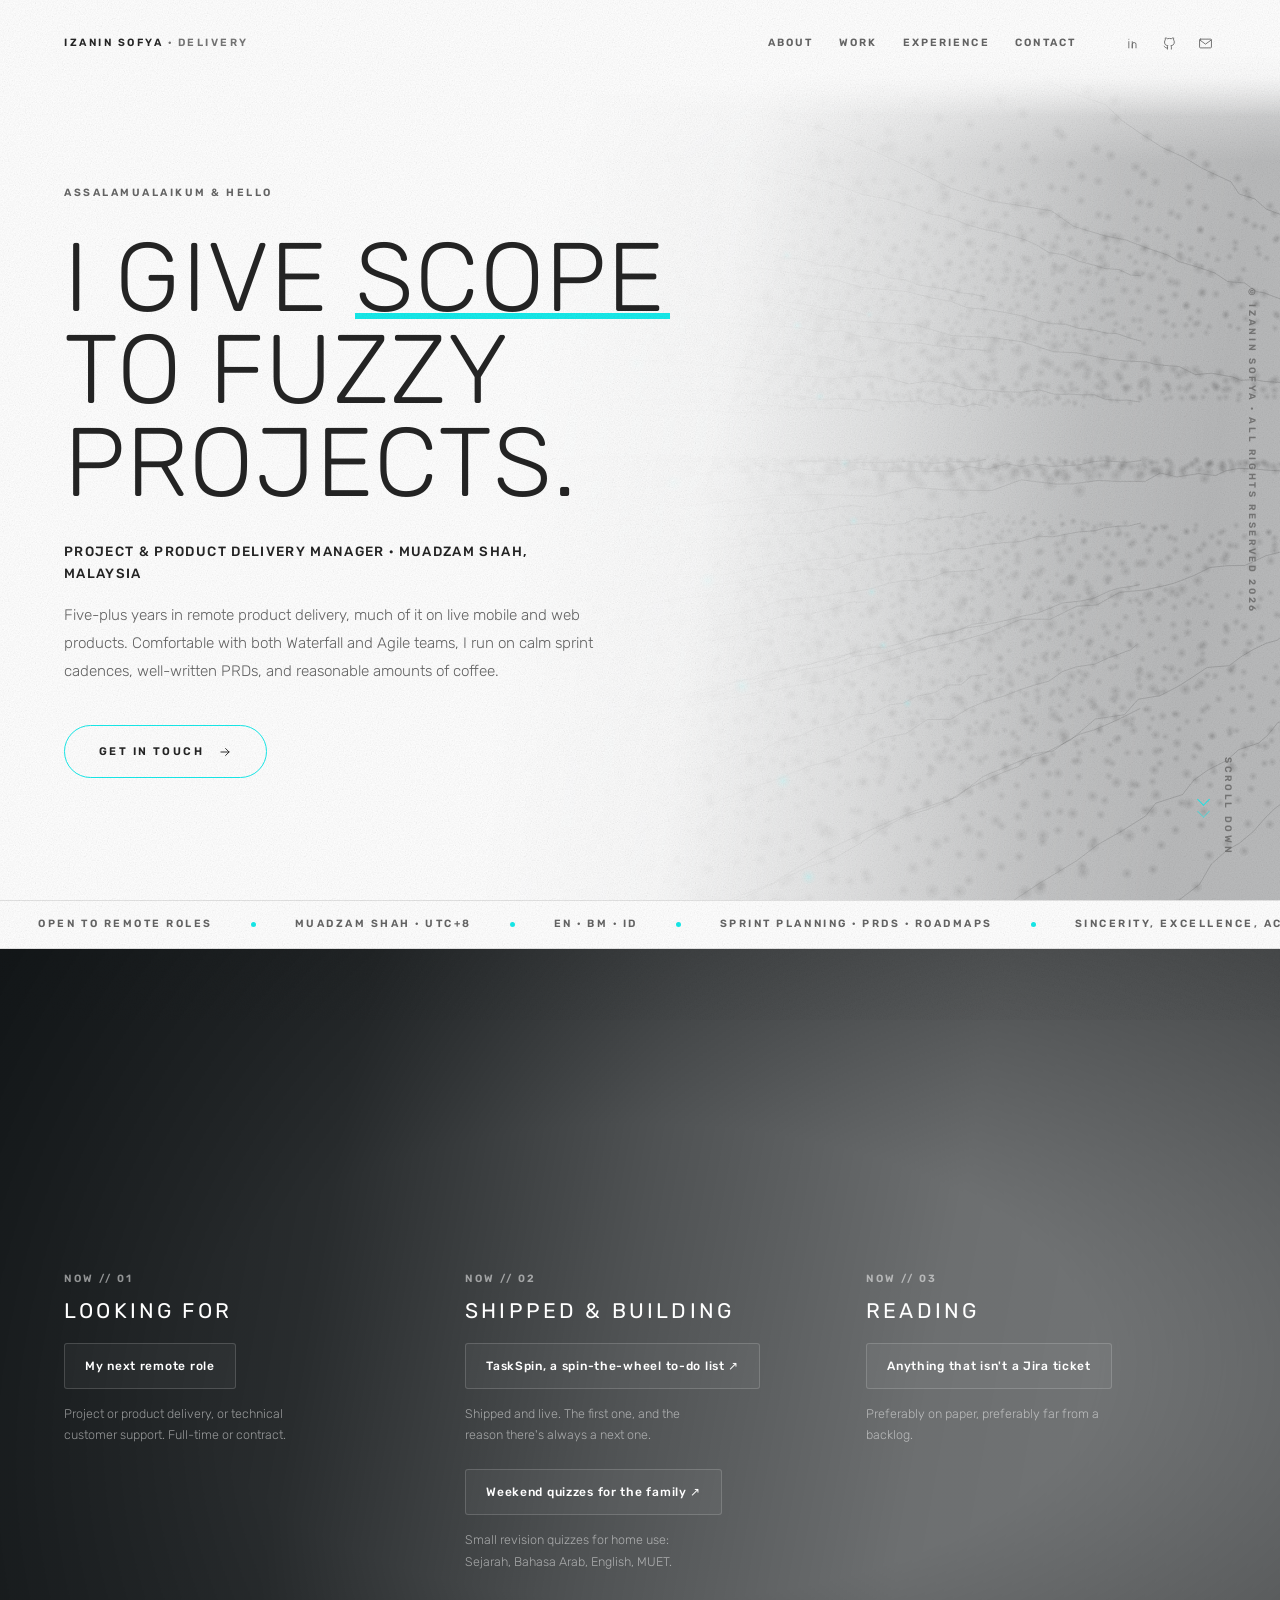
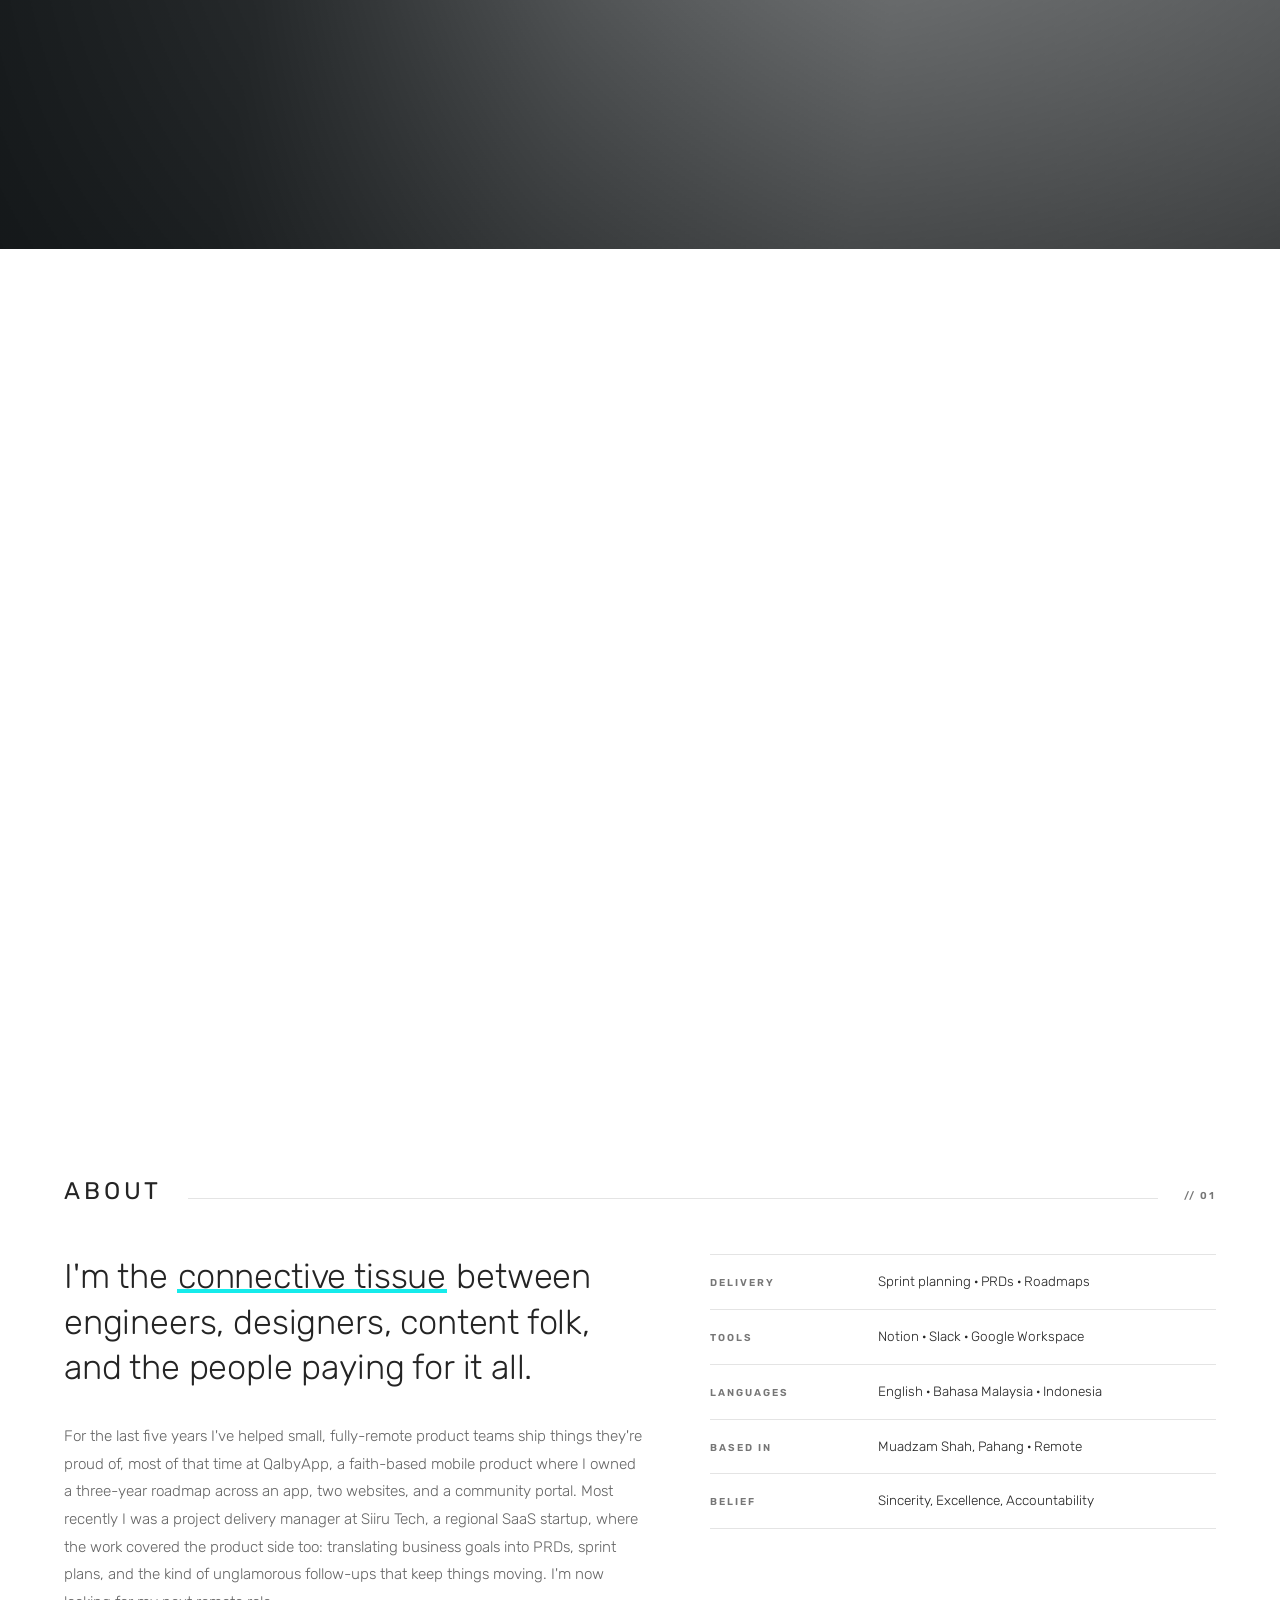
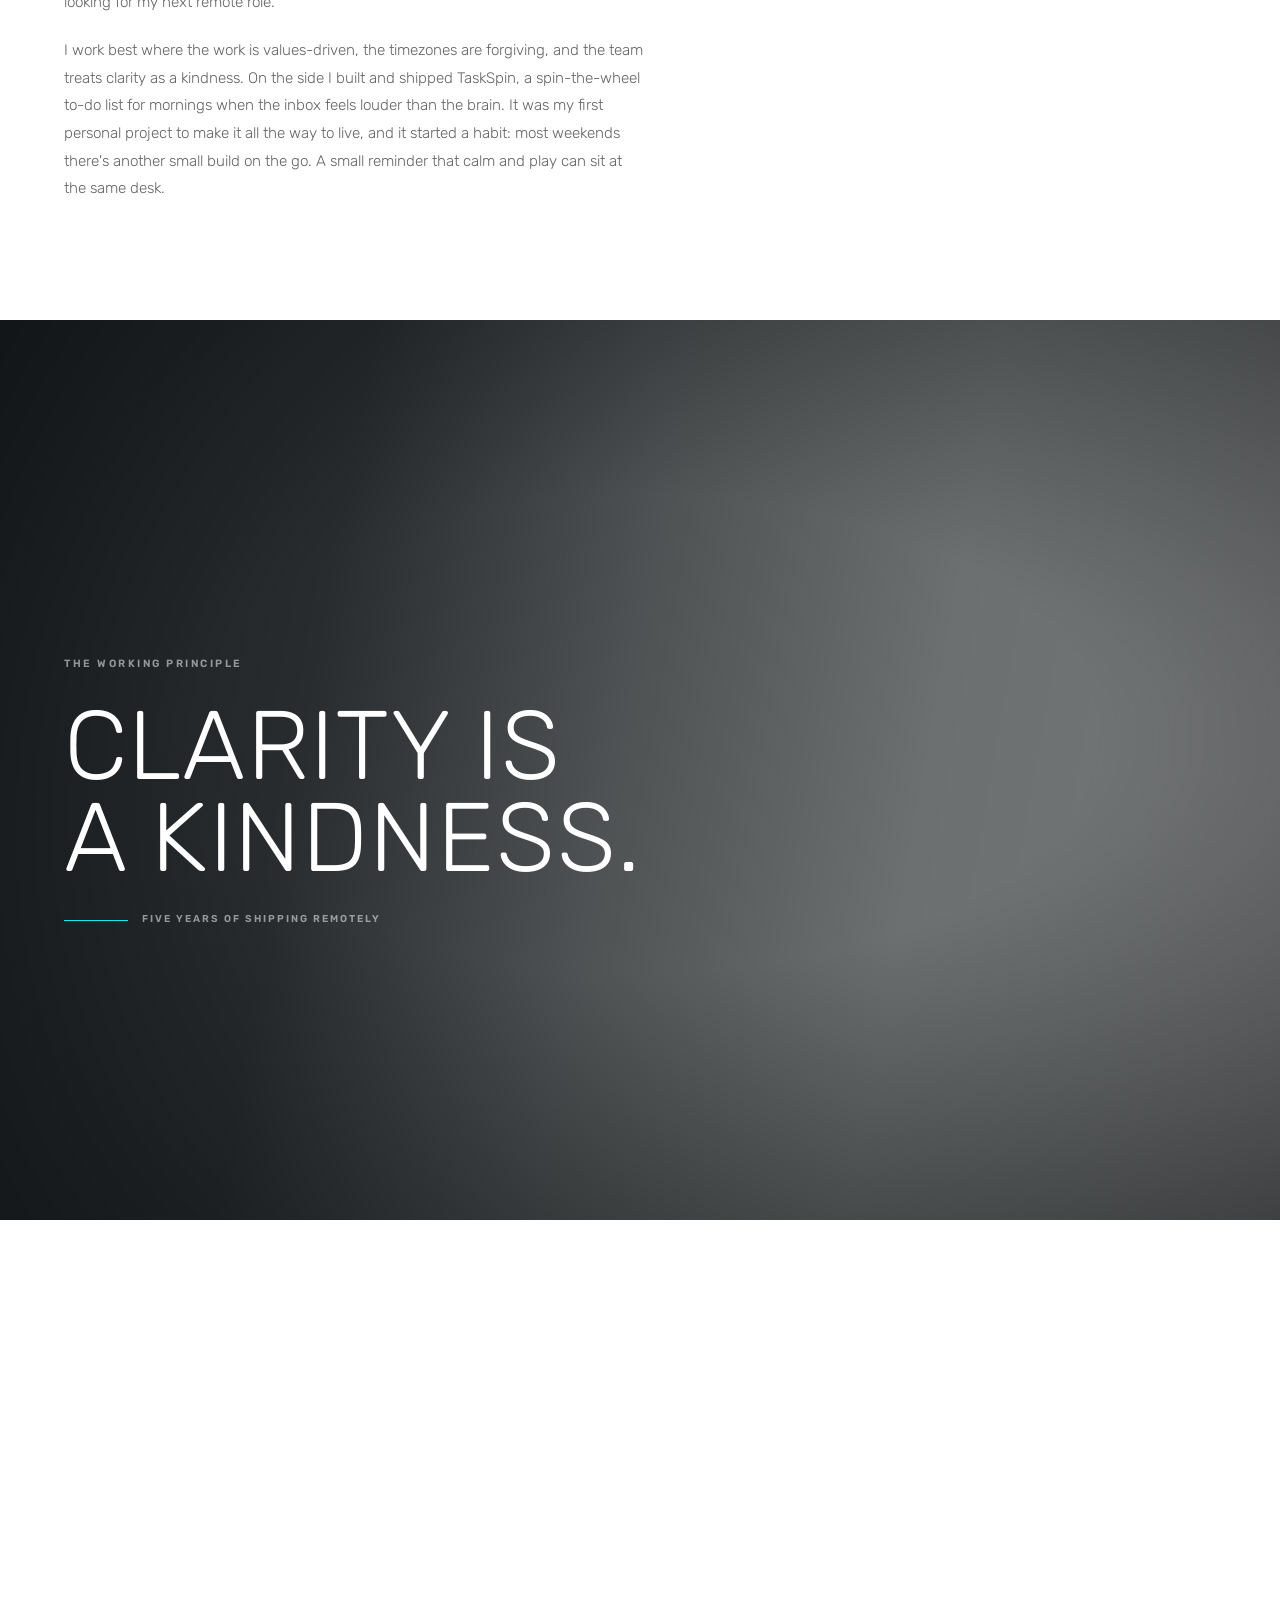
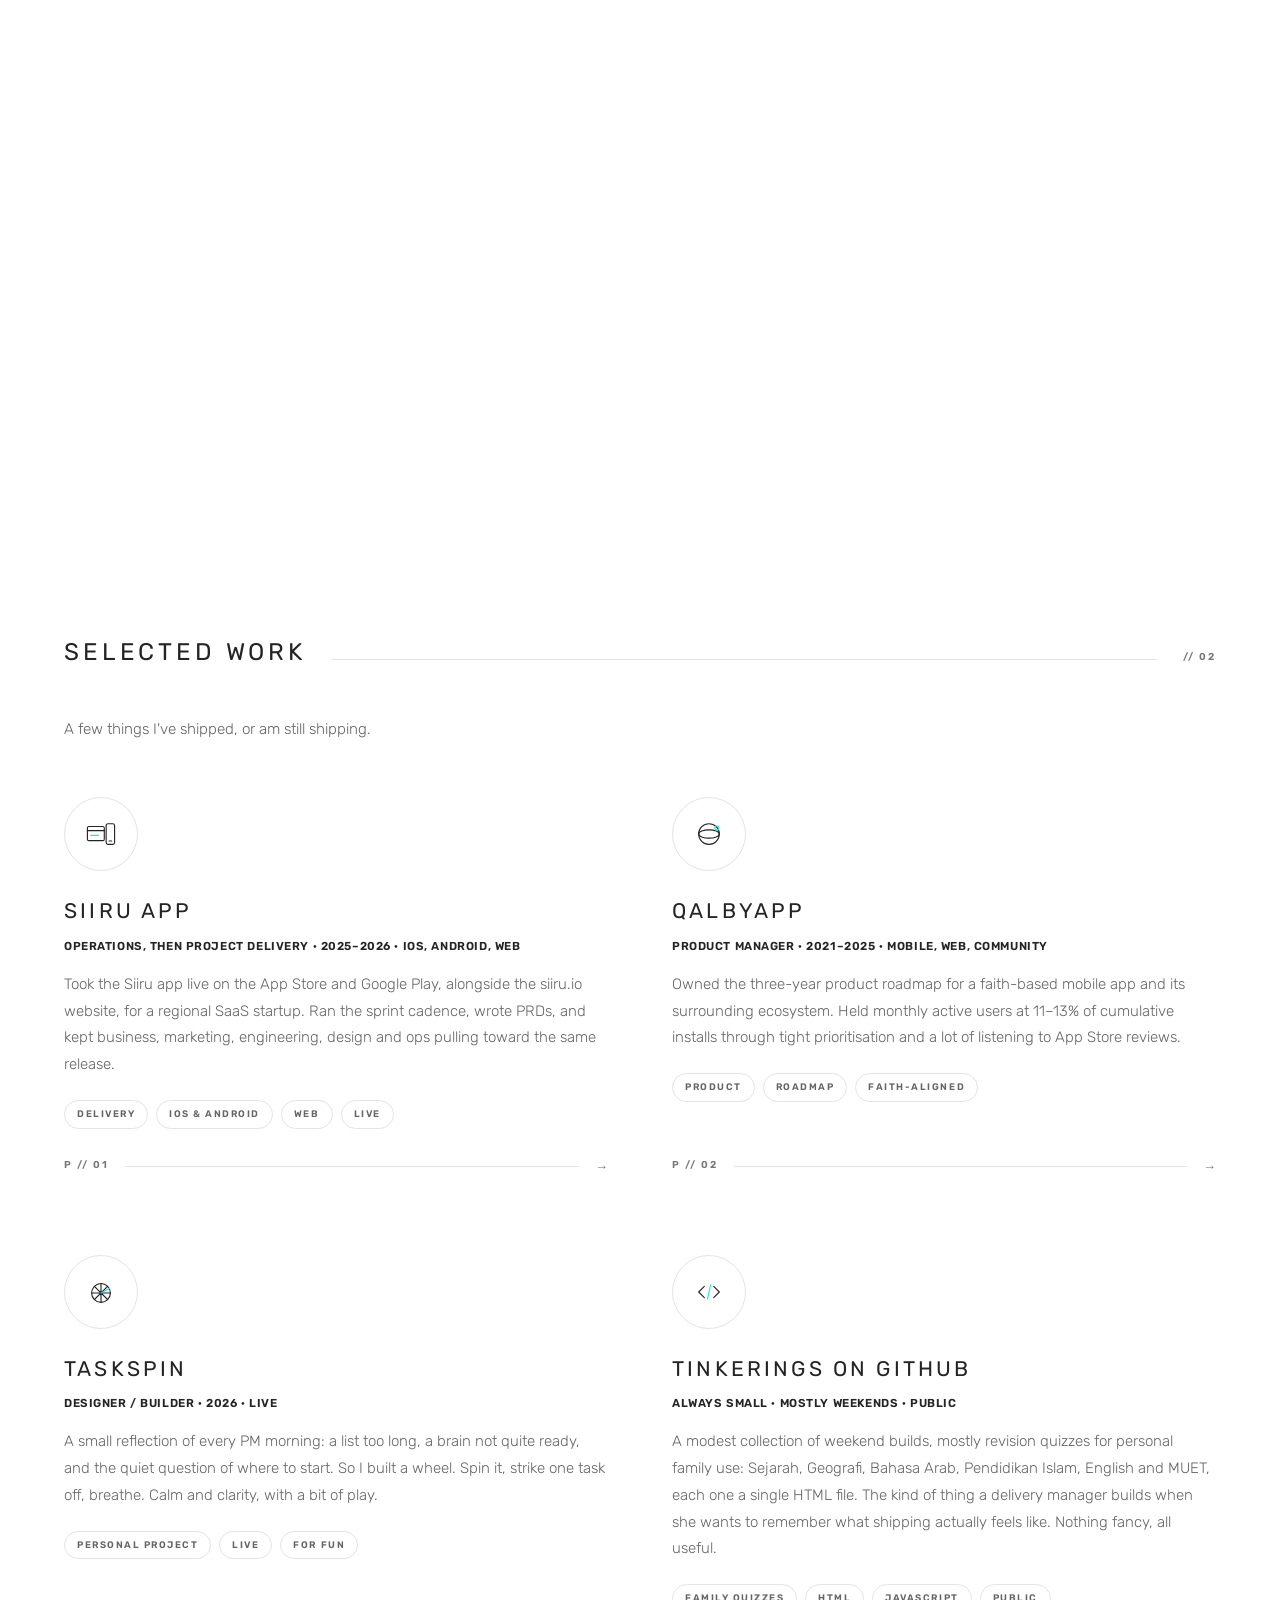
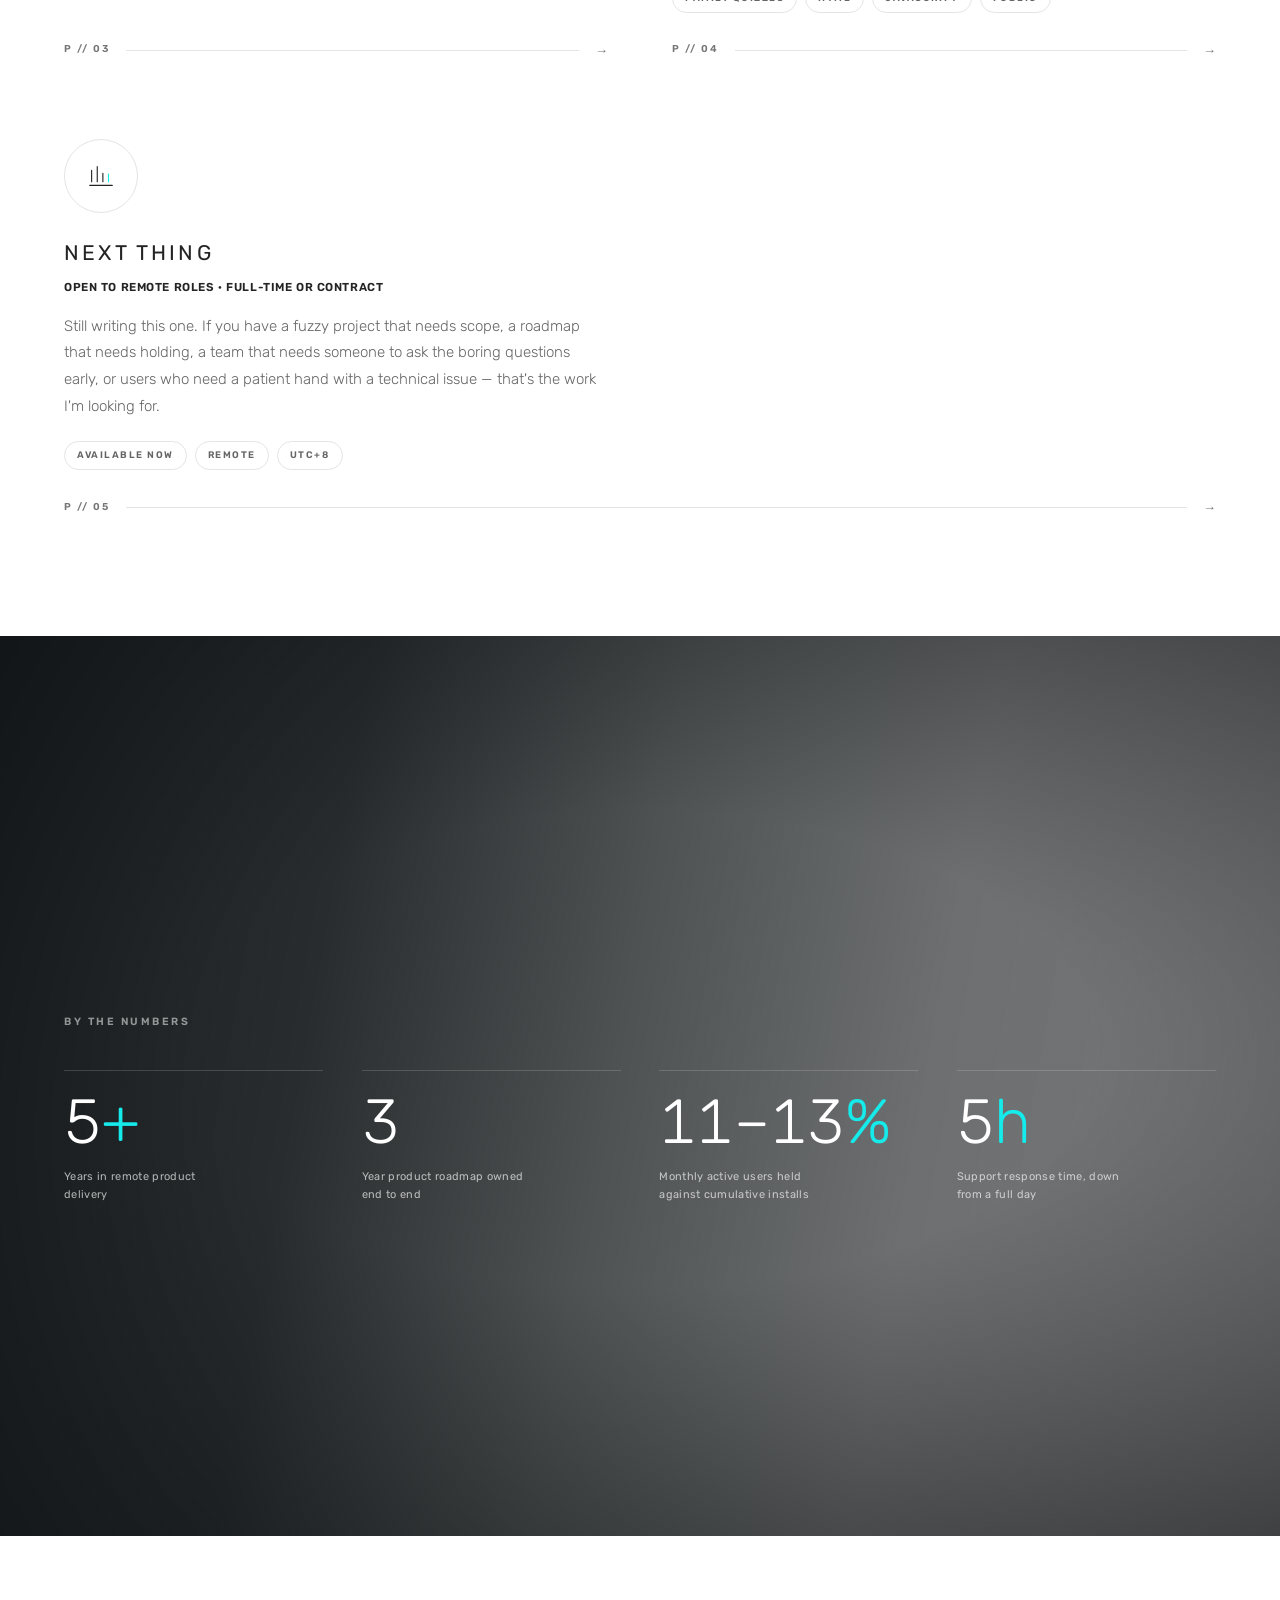
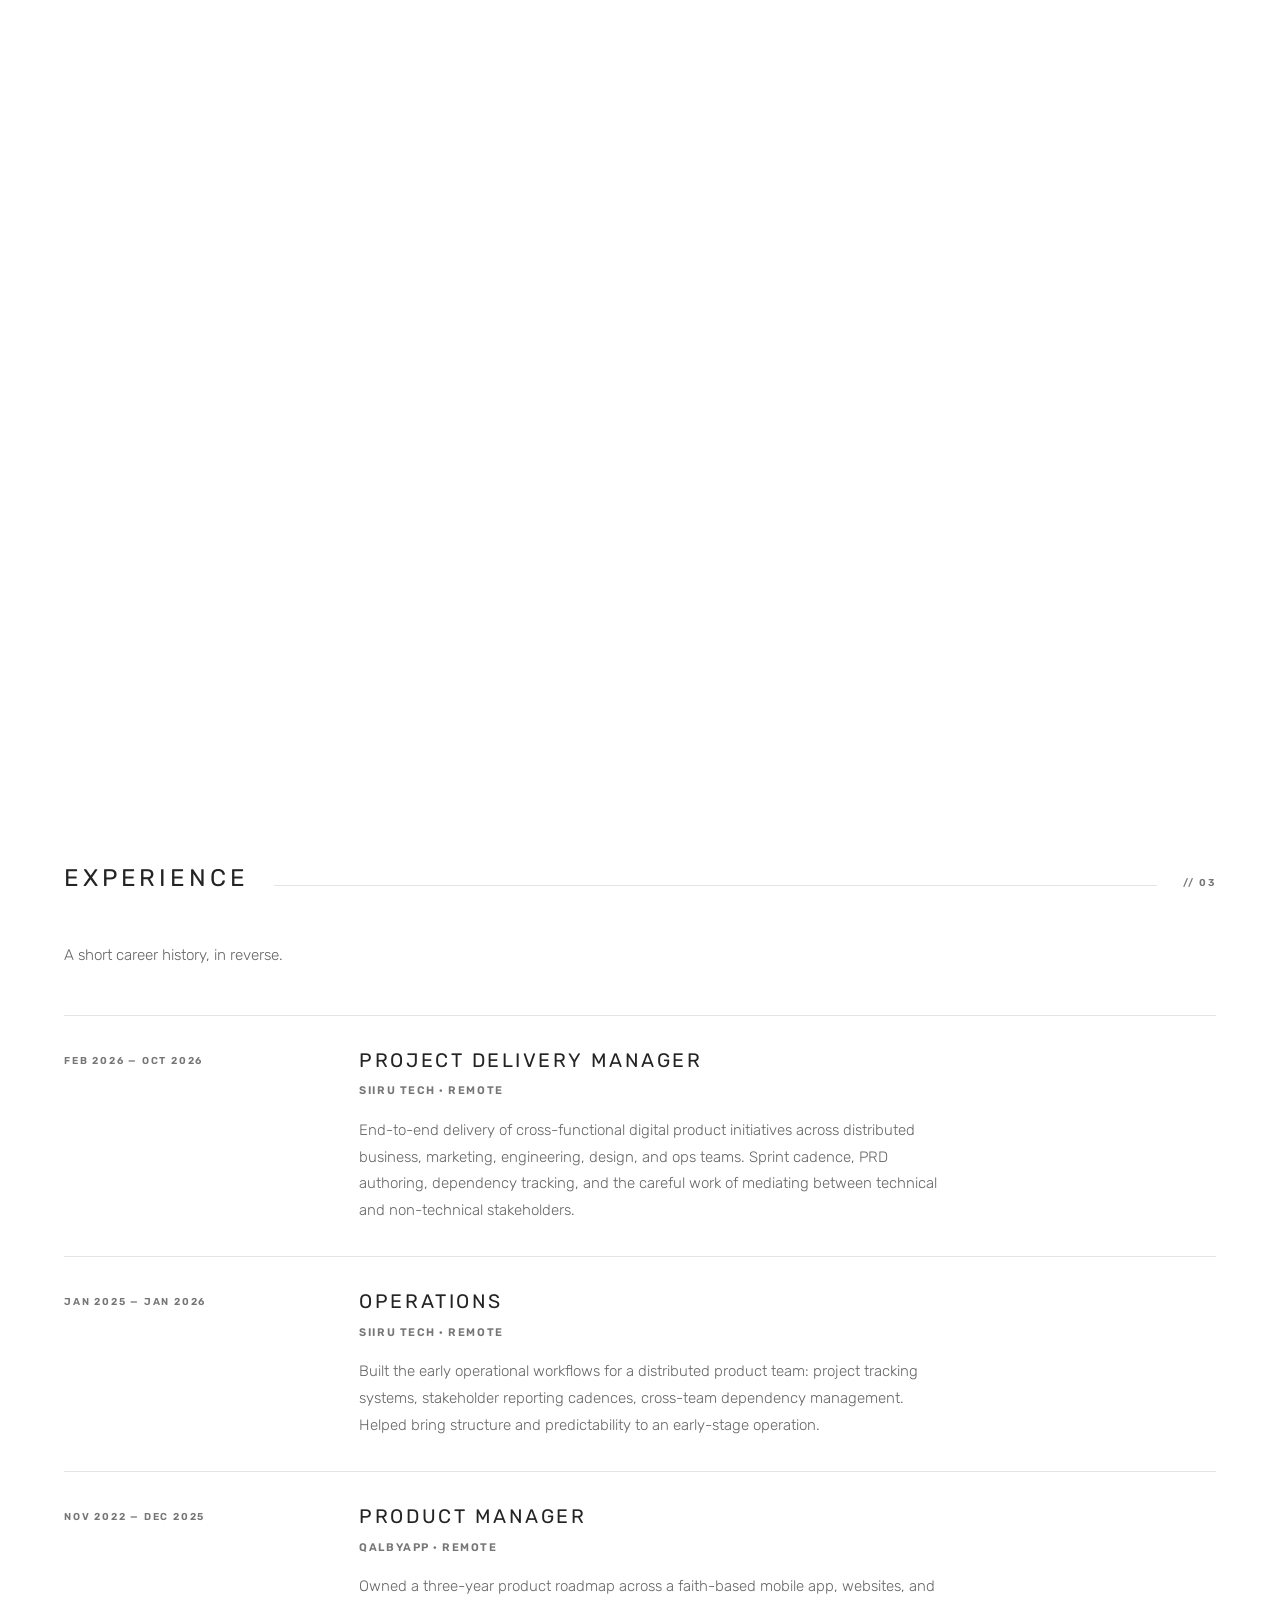
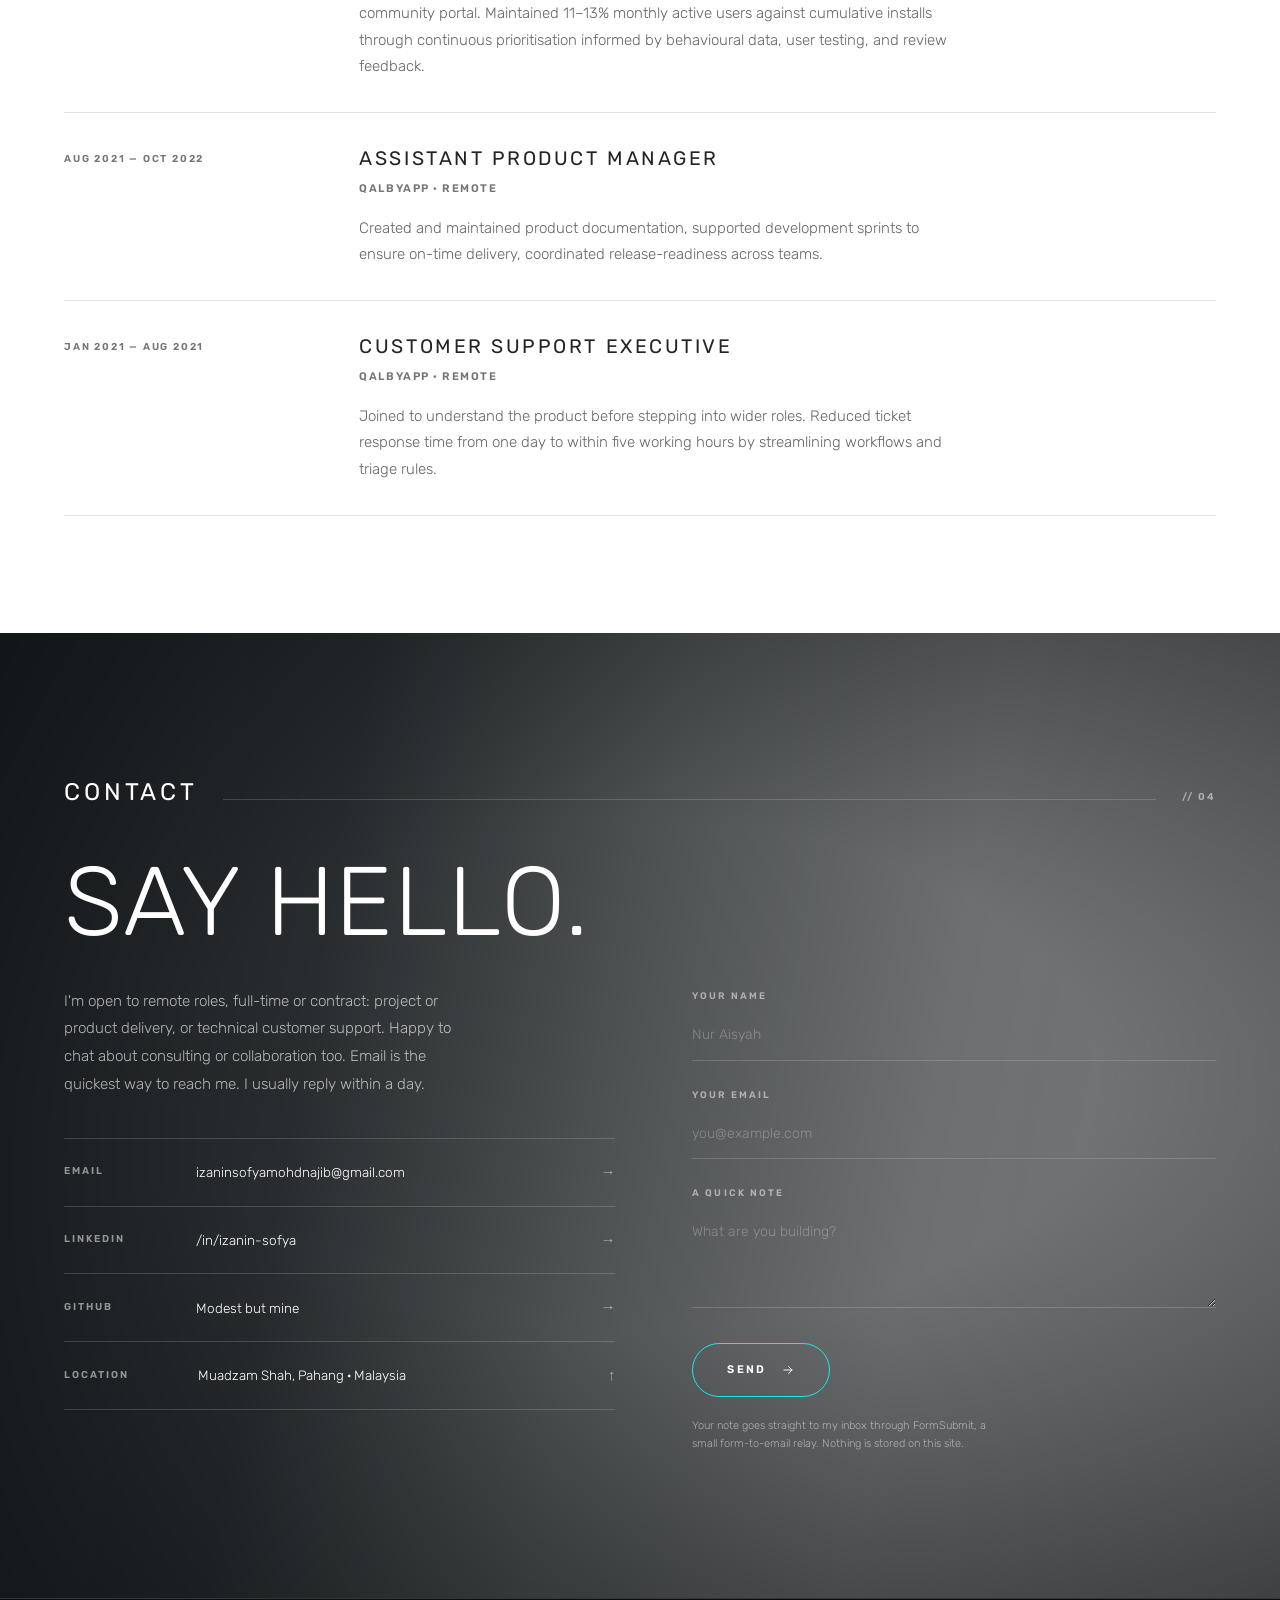
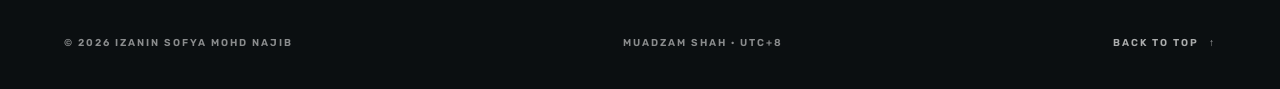
==== commit aaf52423: "Say "live mobile and web products" in the hero intro Co-Authored-By: Claude Opus 5.5 <noreply@anthro" ====
--- a/index.html
+++ b/index.html
@@ -1295,8 +1295,8 @@
       </h1>
       <p class="hero-sub rv" style="--d:520ms">Project &amp; product delivery manager · Muadzam Shah, Malaysia</p>
       <p class="lead hero-copy rv" style="--d:600ms">
-        Five-plus years in remote product delivery, much of it on in-house digital
-        products. Comfortable with both Waterfall and Agile teams, I run on calm sprint
+        Five-plus years in remote product delivery, much of it on live mobile and
+        web products. Comfortable with both Waterfall and Agile teams, I run on calm sprint
         cadences, well-written PRDs, and reasonable amounts of coffee.
       </p>
       <a class="pill rv" style="--d:680ms" href="#contact">
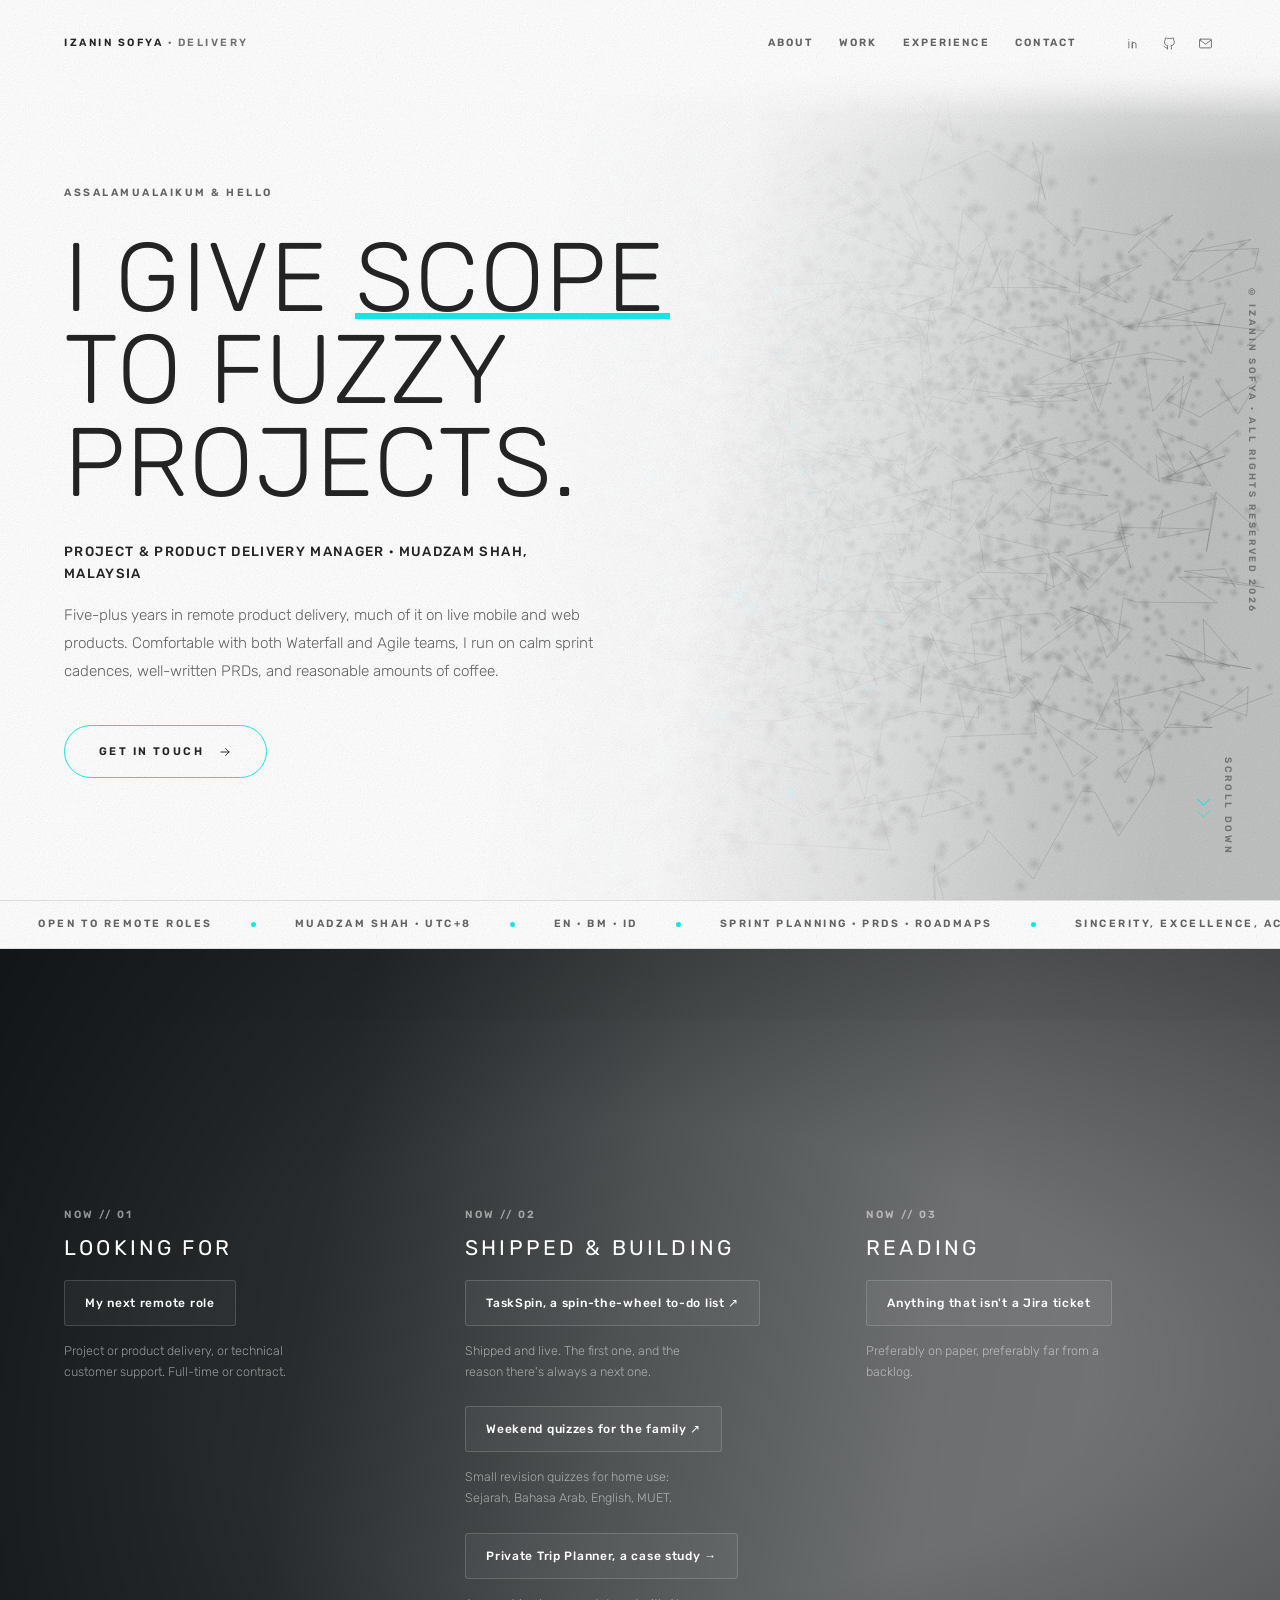
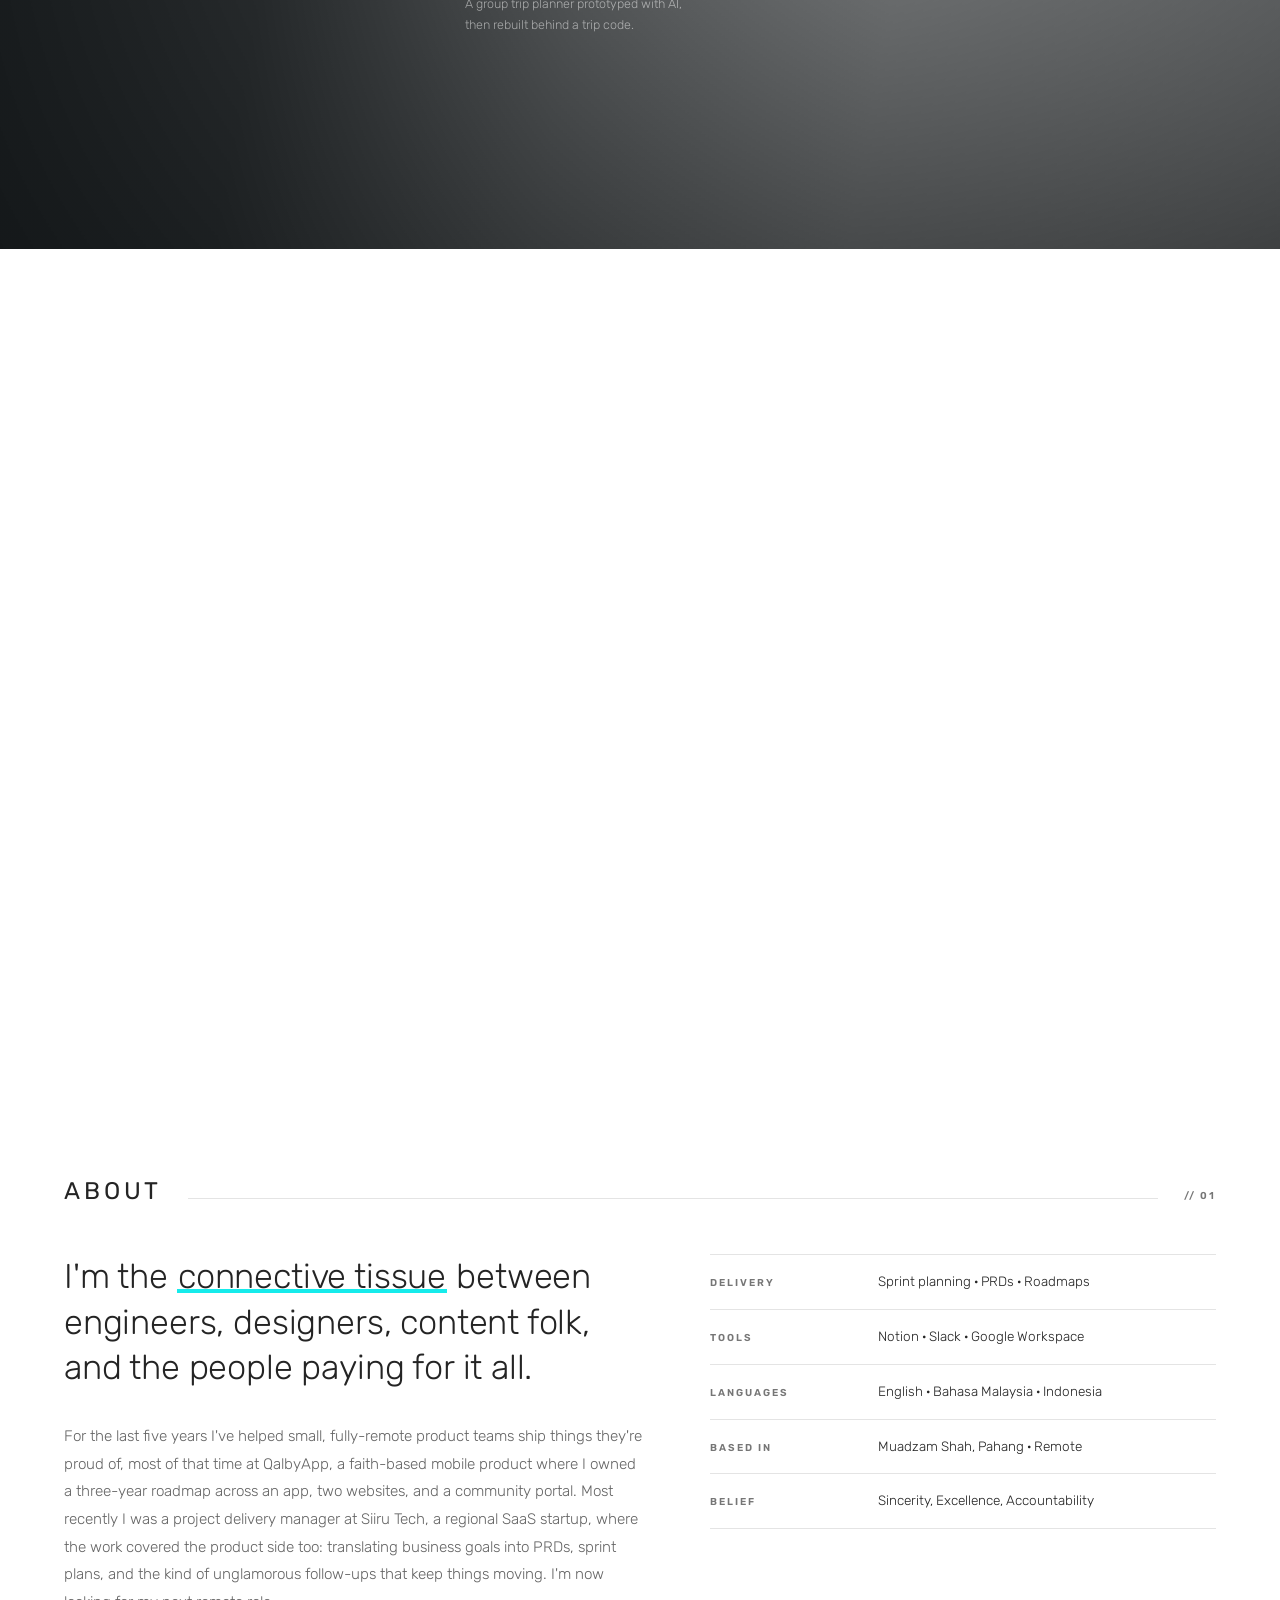
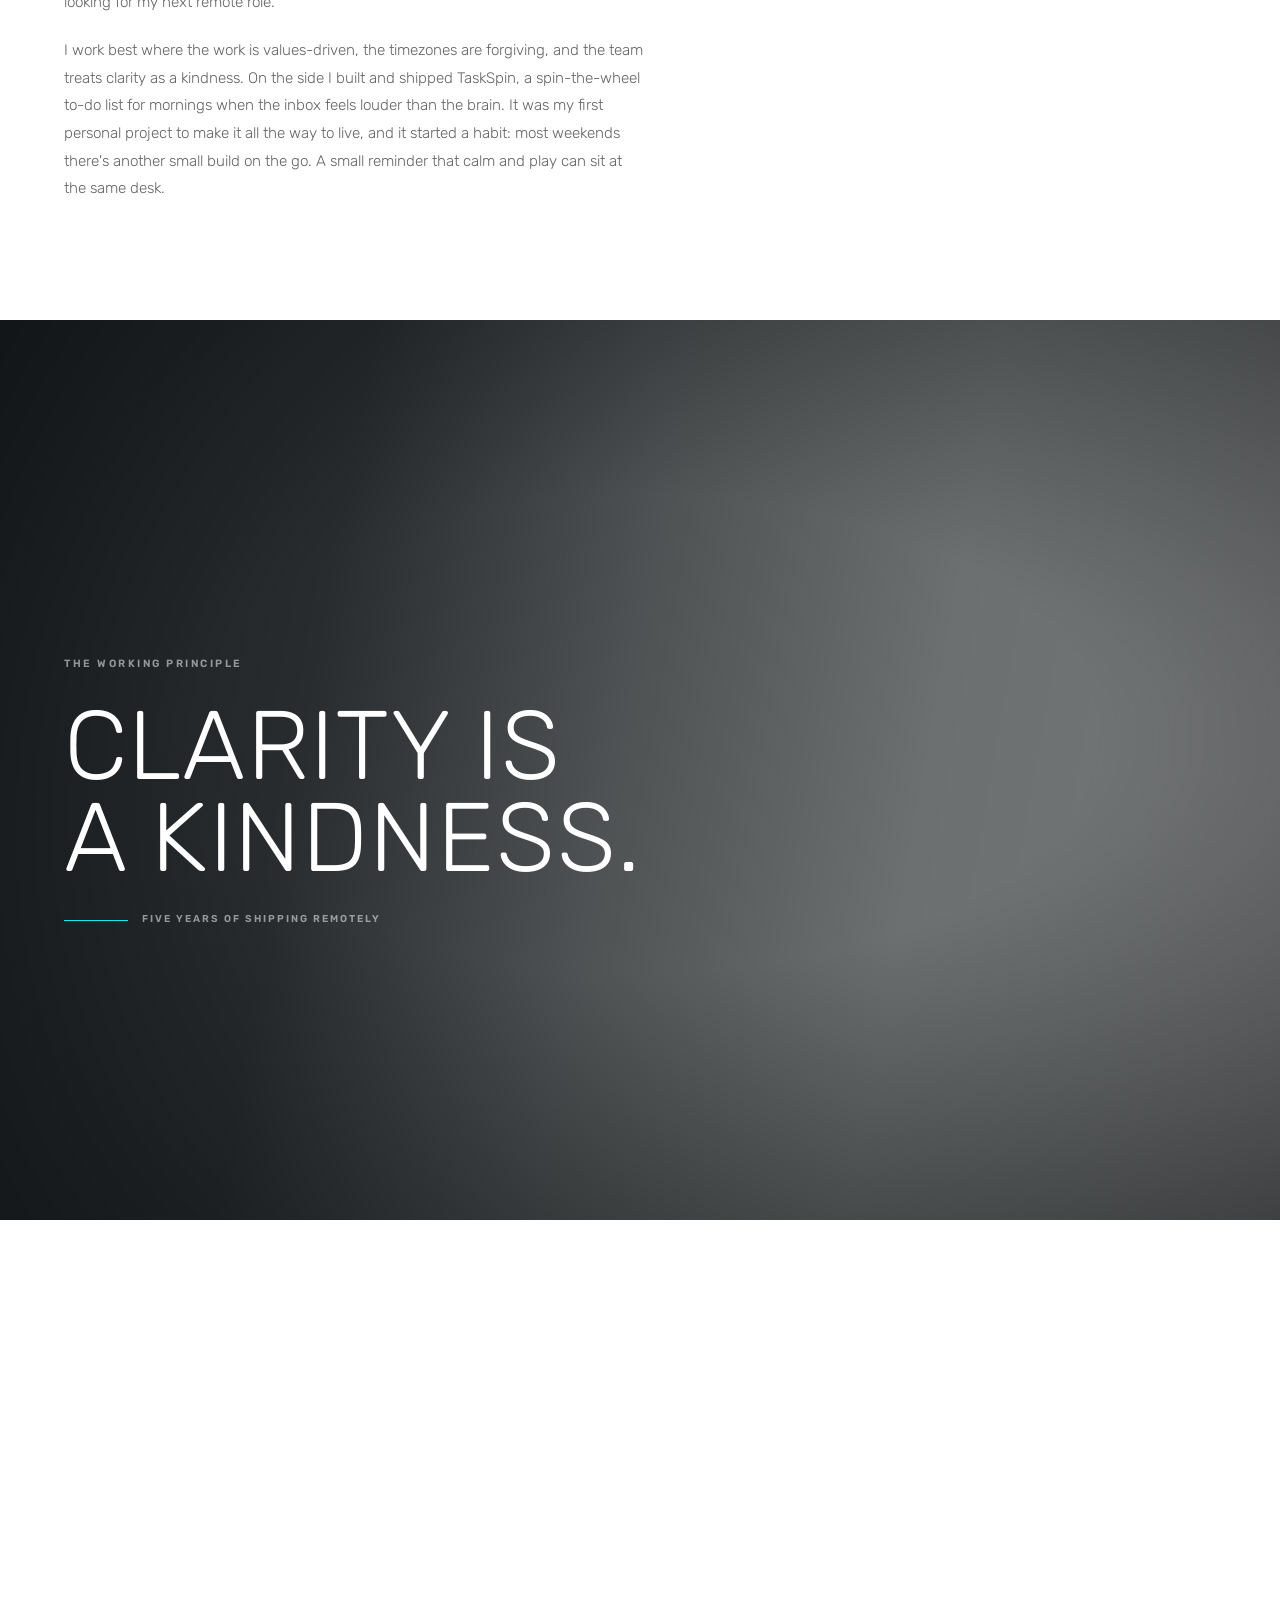
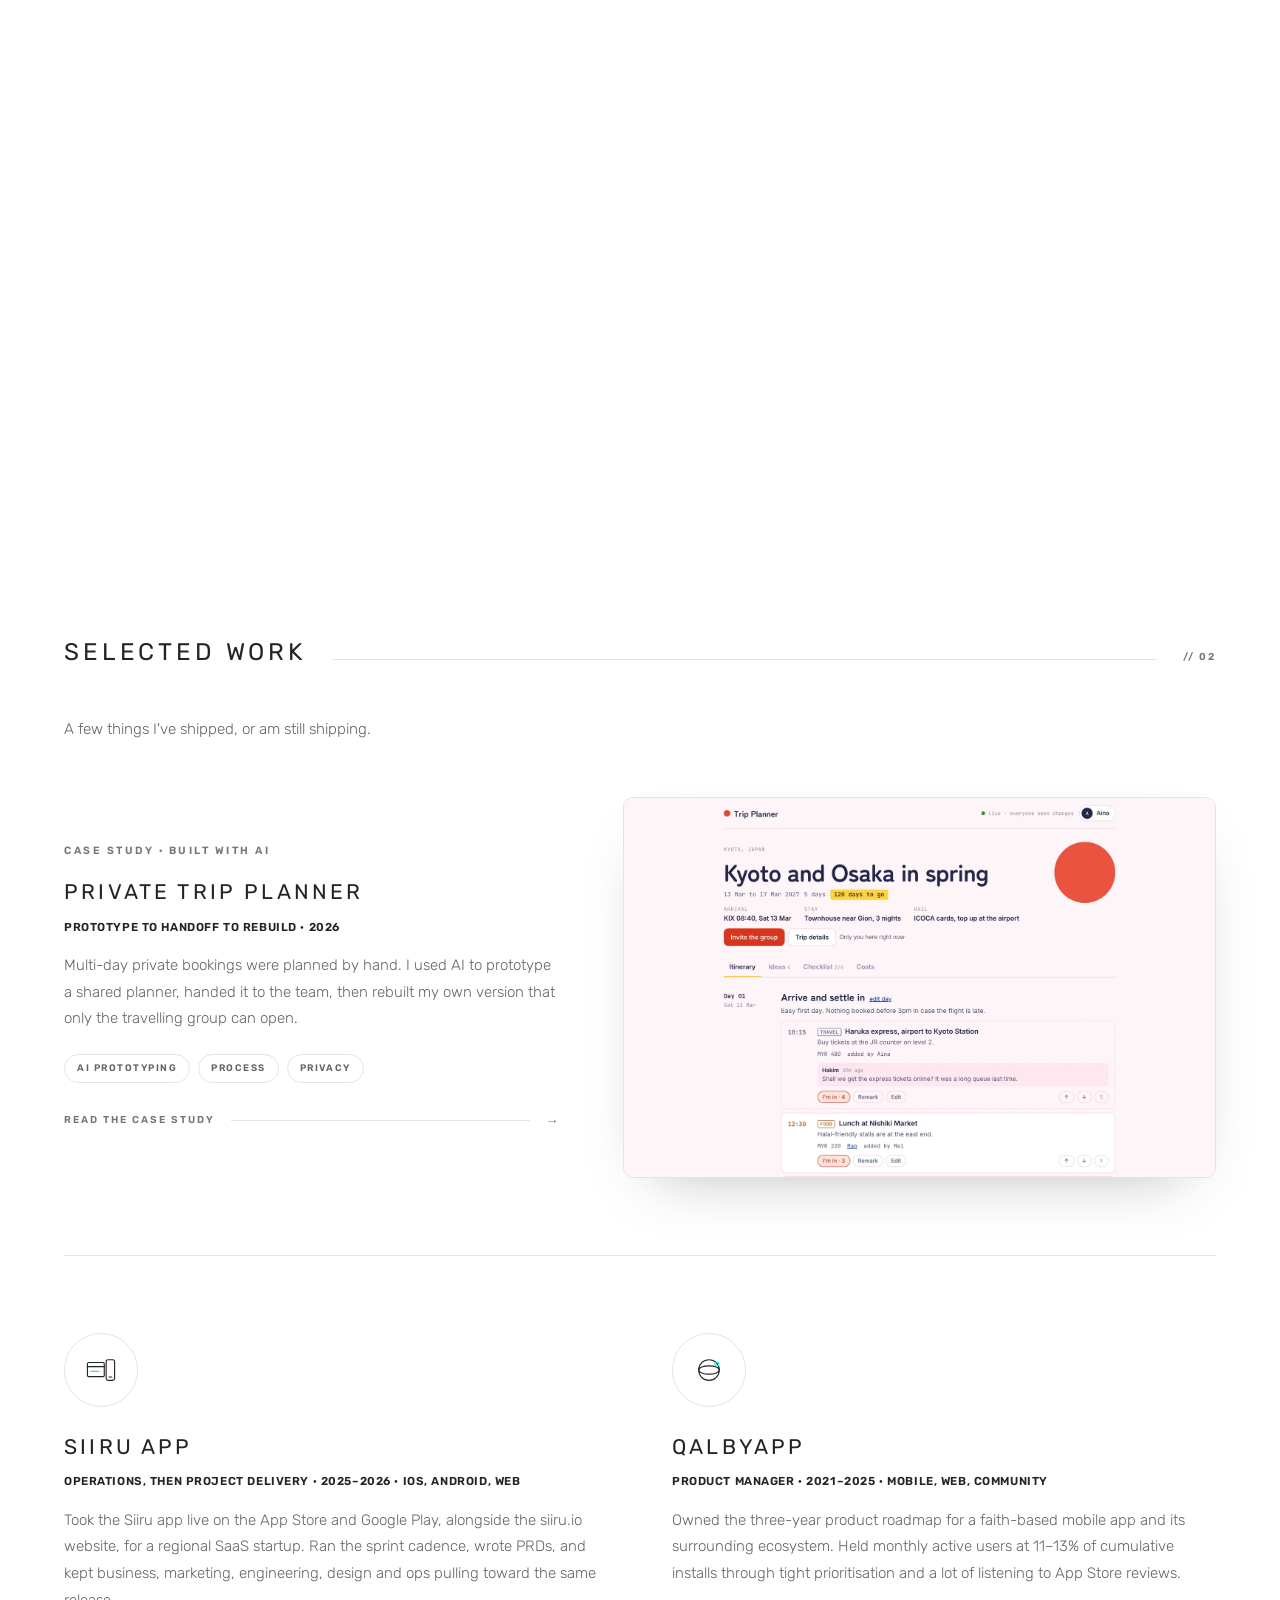
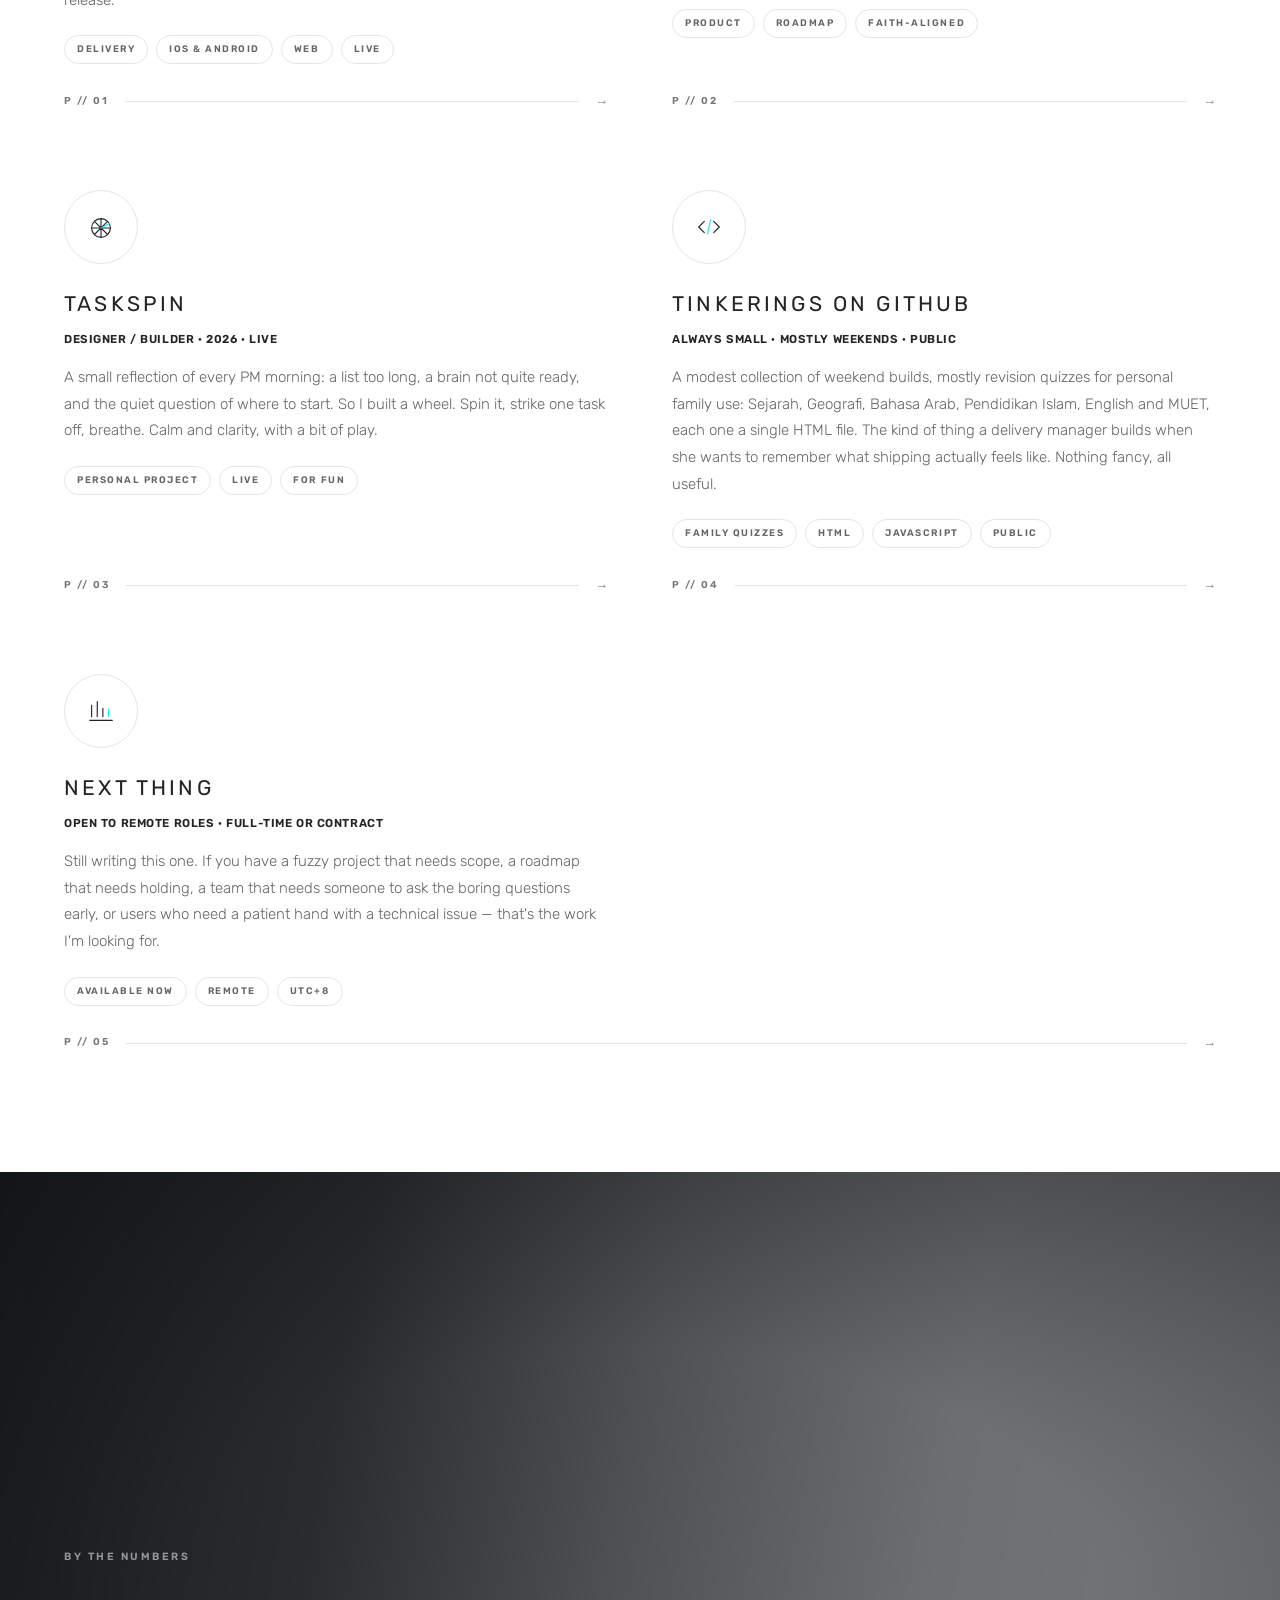
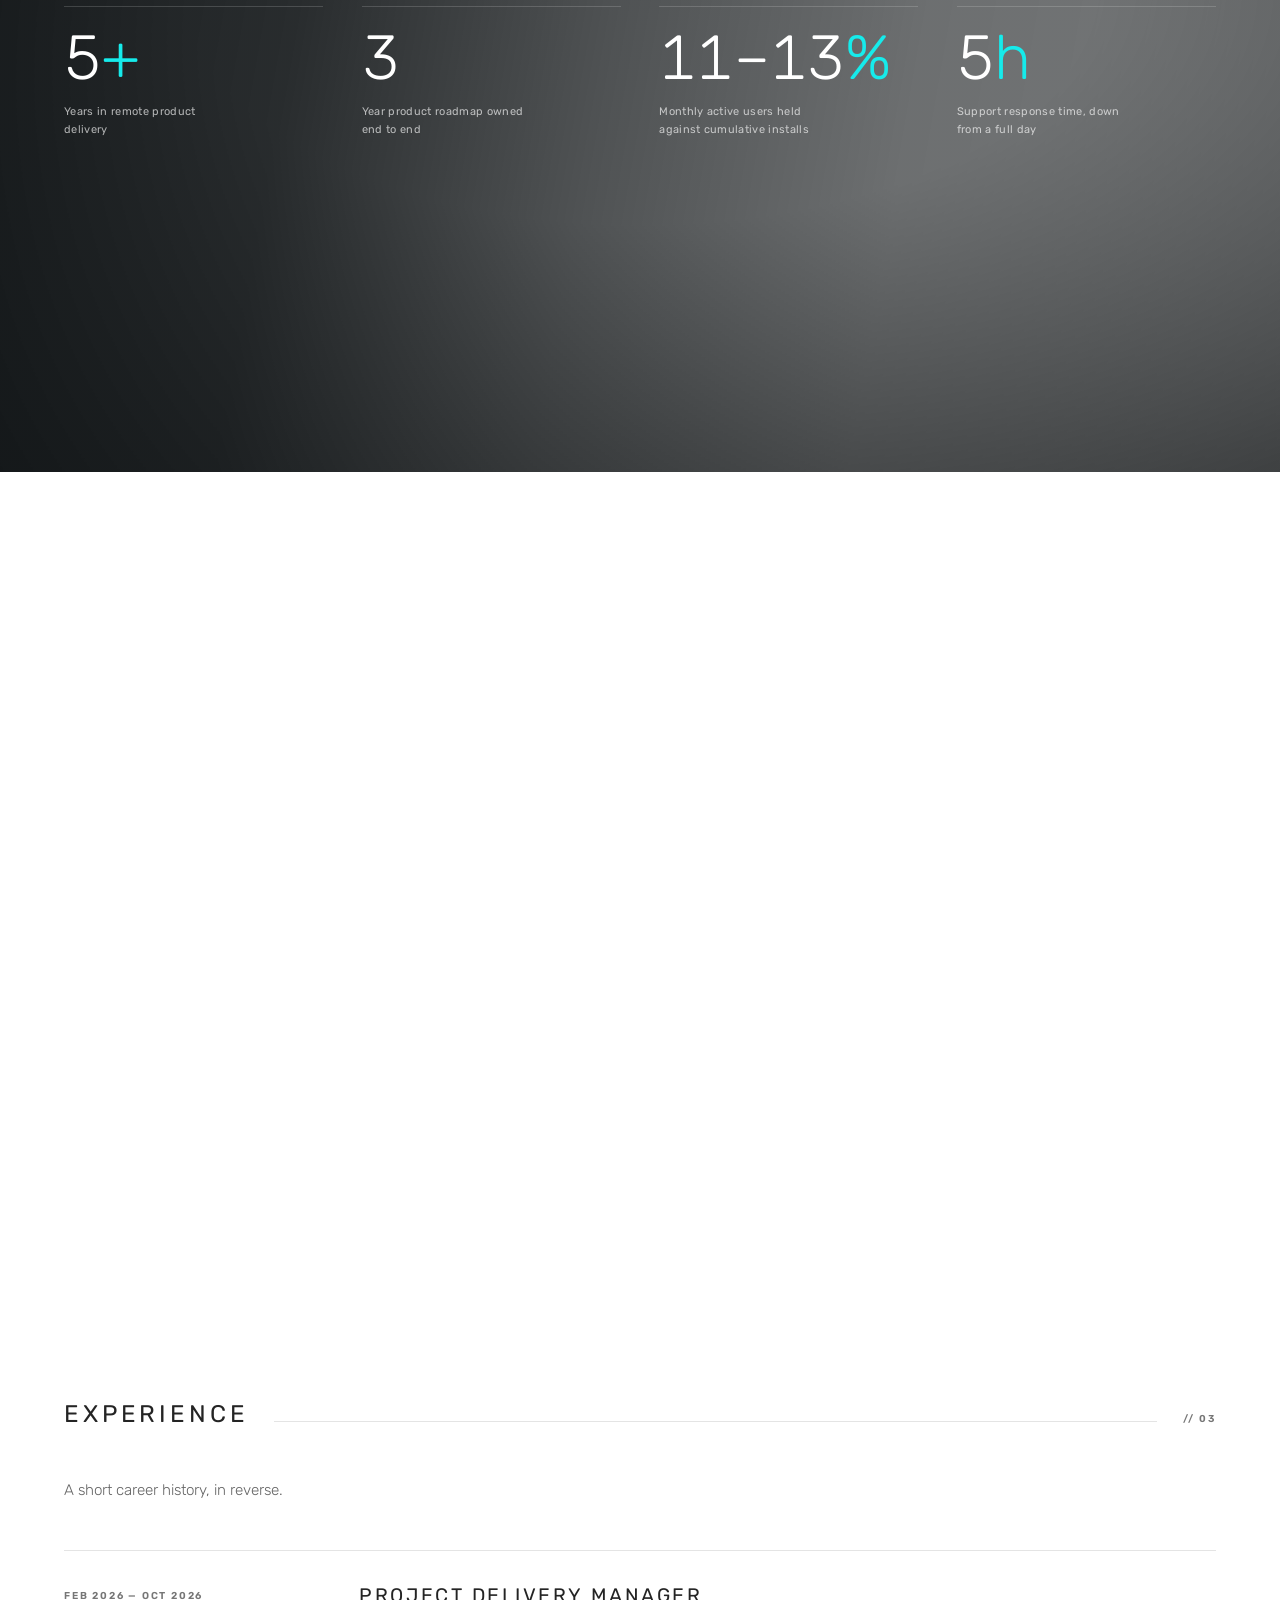
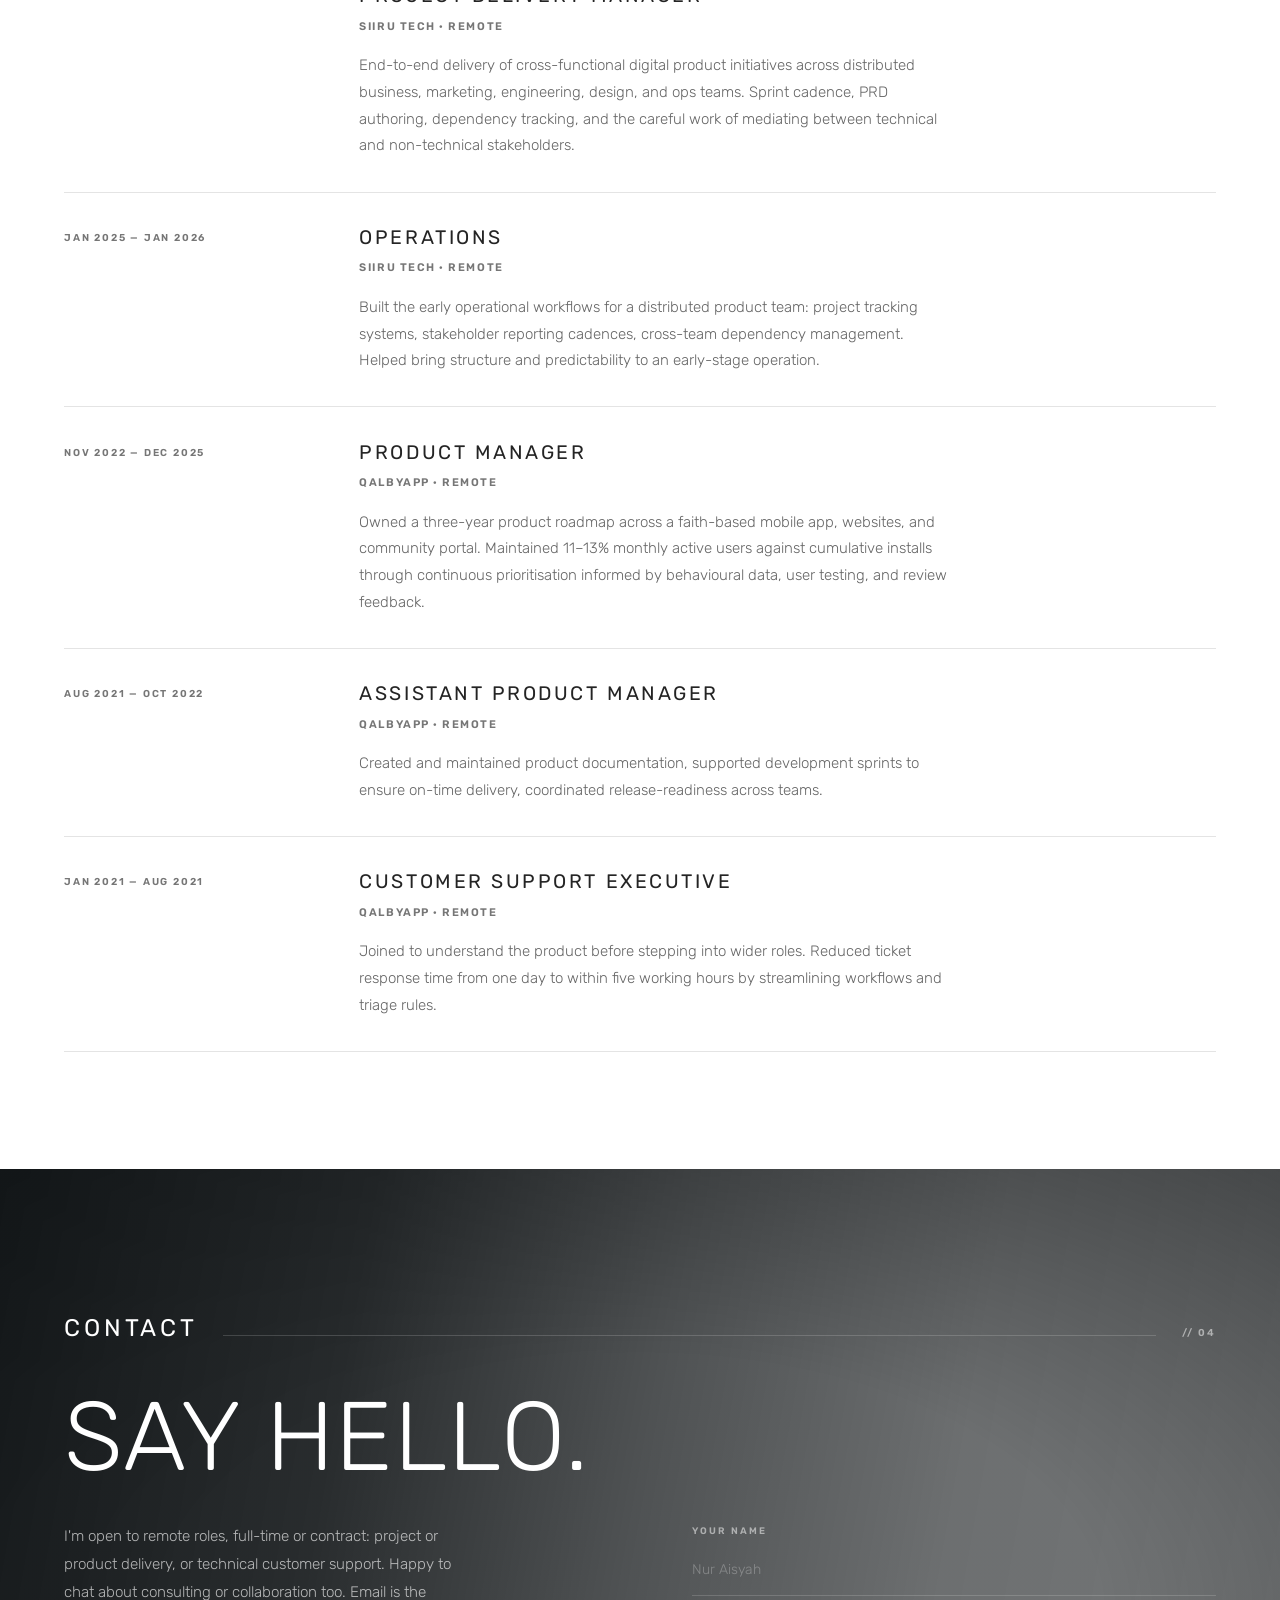
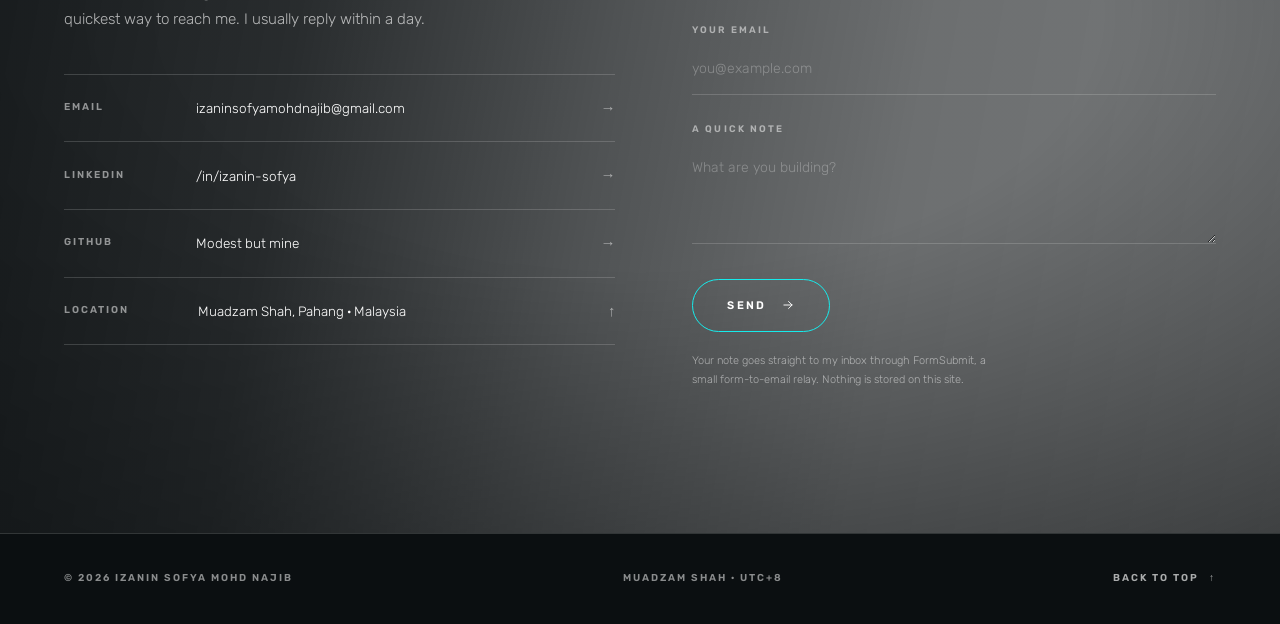
==== commit d961bcaf: "Add Private Trip Planner case study Add a STAR-style case study page for the Private Trip Planner, w" ====
--- a/index.html
+++ b/index.html
@@ -811,7 +811,8 @@
 /* a second keycap in the same column (Building) */
 .now-note + .keycap{margin-top:24px}
 /* short phones: the stacked column must still fit inside the pinned 100svh */
-@media (max-width:820px) and (max-height:760px){
+/* raised from 760px when the third Shipped & building item was added */
+@media (max-width:820px) and (max-height:900px){
   .now-grid{gap:20px}
   .now-item .h3{margin:6px 0 12px}
   .now-item .keycap{padding:11px 18px}
@@ -819,6 +820,8 @@
   .now-note + .keycap{margin-top:14px}
   .now-extra{display:none}
 }
+/* very short phones: drop the notes so three keycaps still clear the header */
+@media (max-width:820px) and (max-height:700px){.now-note{display:none}.now-item .keycap + .keycap{margin-top:10px}}
 
 /* pull quote */
 .quote{max-width:min(980px,100%)}
@@ -874,6 +877,33 @@
 /* with an odd number of cards, the last one closes the grid at full width */
 .card.wide{grid-column:1 / -1}
 .card.wide .card-body{max-width:60ch}
+
+/* featured case study: full-width card above the grid */
+.feature{
+  display:grid;
+  grid-template-columns:minmax(0,5fr) minmax(0,6fr);
+  gap:clamp(28px,5vw,80px);
+  align-items:center;
+  padding-bottom:clamp(40px,6vw,92px);
+  margin-bottom:clamp(40px,6vw,92px);
+  border-bottom:1px solid var(--line);
+}
+.feature-text{display:flex;flex-direction:column}
+.feature .eyebrow{margin-bottom:18px}
+.feature .h3{margin-bottom:12px;transition:color .35s var(--ease)}
+.feature:hover .h3{color:var(--accent-deep)}
+.feature-shot{
+  border:1px solid var(--line);
+  border-radius:10px;
+  overflow:hidden;
+  box-shadow:0 24px 60px -34px rgba(11,15,17,.35);
+  transition:transform .6s var(--ease),border-color .5s var(--ease);
+}
+.feature-shot img{width:100%;height:auto}
+.feature:hover .feature-shot{transform:translateY(-4px);border-color:var(--accent)}
+.feature:hover .cf-rule::after{transform:scaleX(1)}
+.feature:hover .arw{transform:translateX(4px);color:var(--ink)}
+@media (max-width:840px){.feature{grid-template-columns:1fr}.feature-shot{order:-1}}
 
 .card{display:flex;flex-direction:column;height:100%}
 .card-icon{
@@ -1351,6 +1381,8 @@
           <p class="now-note">Shipped and live. The first one, and the reason there's always a next one.</p>
           <a class="keycap" href="https://linktr.ee/izaninsofya" target="_blank" rel="noopener noreferrer">Weekend quizzes for the family ↗</a>
           <p class="now-note now-extra">Small revision quizzes for home use: Sejarah, Bahasa Arab, English, MUET.</p>
+          <a class="keycap" href="case-studies/private-trip-planner.html">Private Trip Planner, a case study →</a>
+          <p class="now-note now-extra">A group trip planner prototyped with AI, then rebuilt behind a trip code.</p>
         </div>
         <div class="now-item rv" style="--d:260ms">
           <p class="eyebrow">Now // 03</p>
@@ -1437,6 +1469,27 @@
       A few things I've shipped, or am still shipping.
     </p>
 
+    <a class="feature rv" href="case-studies/private-trip-planner.html">
+      <div class="feature-text">
+        <p class="eyebrow">Case study · Built with AI</p>
+        <h3 class="h3">Private Trip Planner</h3>
+        <p class="card-sub">Prototype to handoff to rebuild · 2026</p>
+        <p class="card-body body">
+          Multi-day private bookings were planned by hand. I used AI to prototype a shared planner,
+          handed it to the team, then rebuilt my own version that only the travelling group can open.
+        </p>
+        <ul class="tags"><li>AI prototyping</li><li>Process</li><li>Privacy</li></ul>
+        <div class="card-foot">
+          <span class="cf">Read the case study</span>
+          <span class="cf-rule"></span>
+          <span class="arw" aria-hidden="true">→</span>
+        </div>
+      </div>
+      <div class="feature-shot">
+        <img src="assets/case-studies/trip-planner/itinerary-top.webp" width="1600" height="1025" loading="lazy" alt="The Private Trip Planner's itinerary board for a five-day trip.">
+      </div>
+    </a>
+
     <div class="work-grid">
 
       <a class="card rv" href="https://siiru.io/" target="_blank" rel="noopener noreferrer">
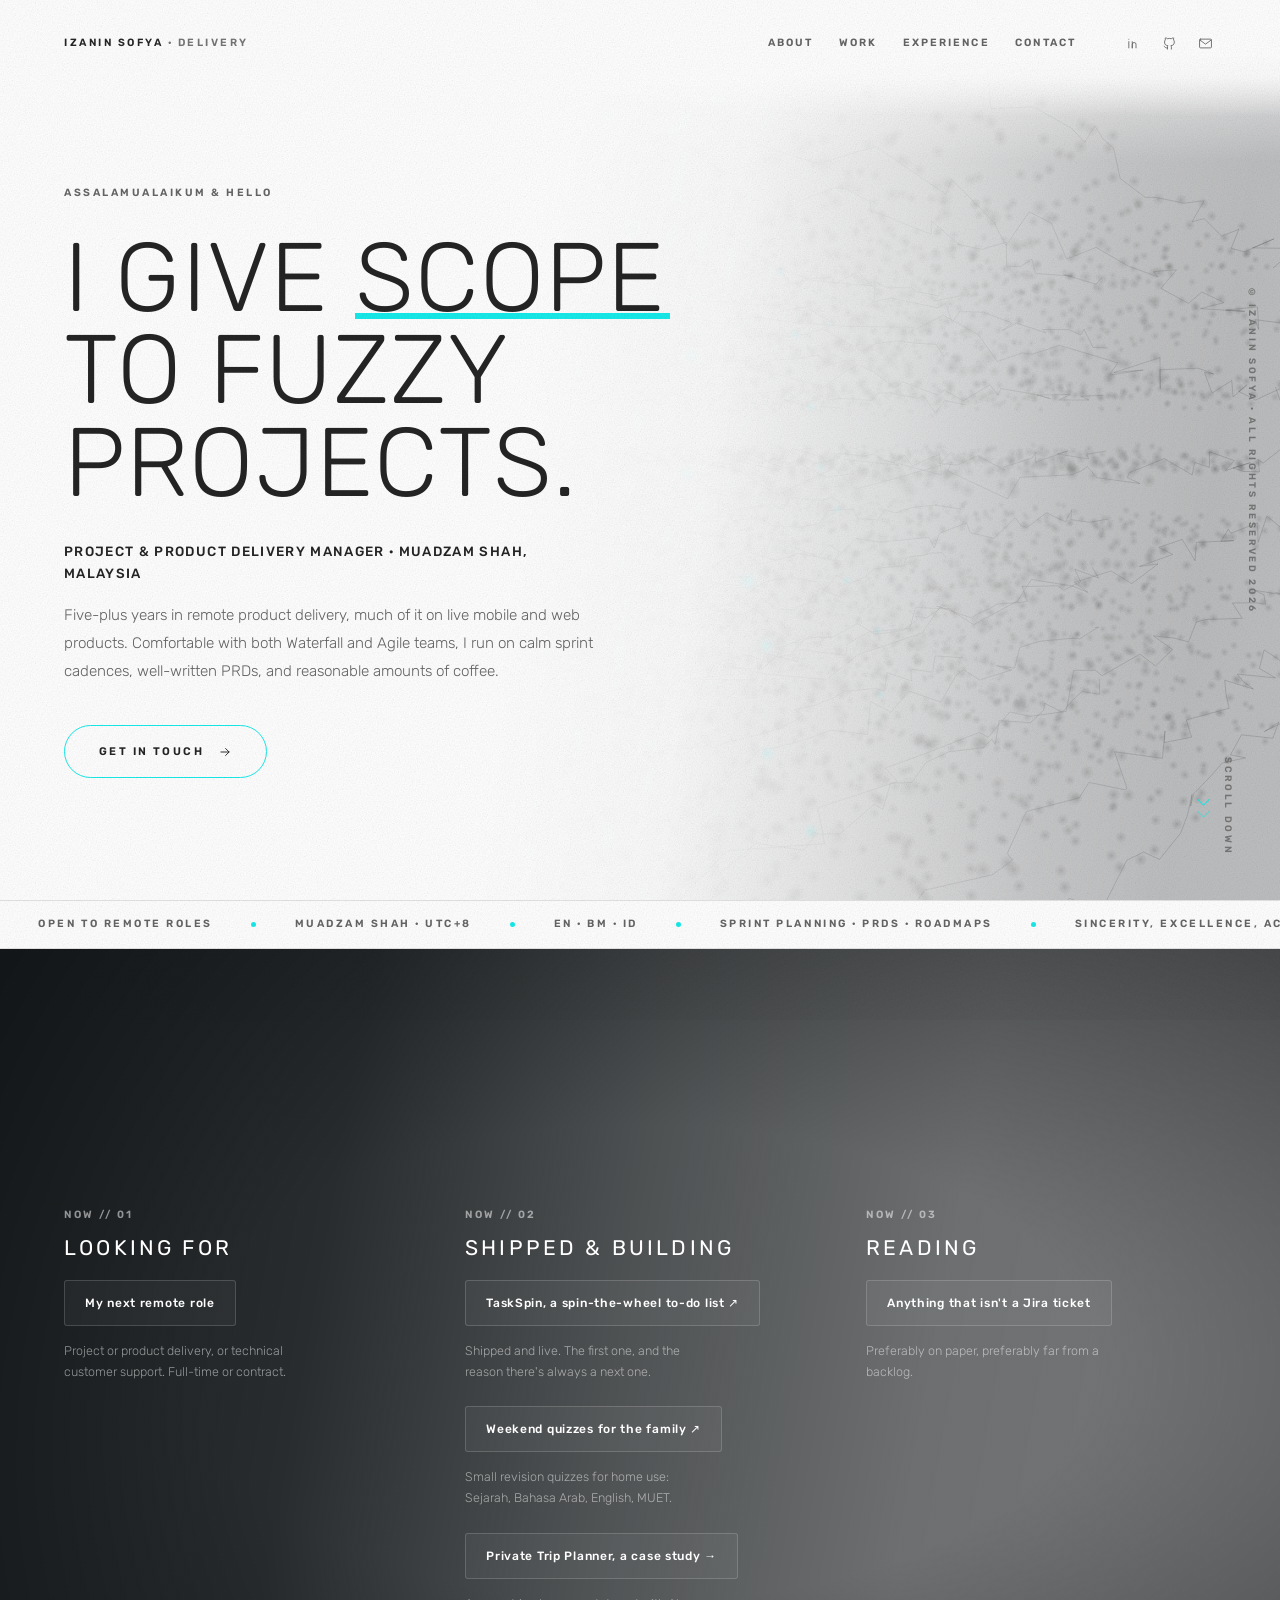
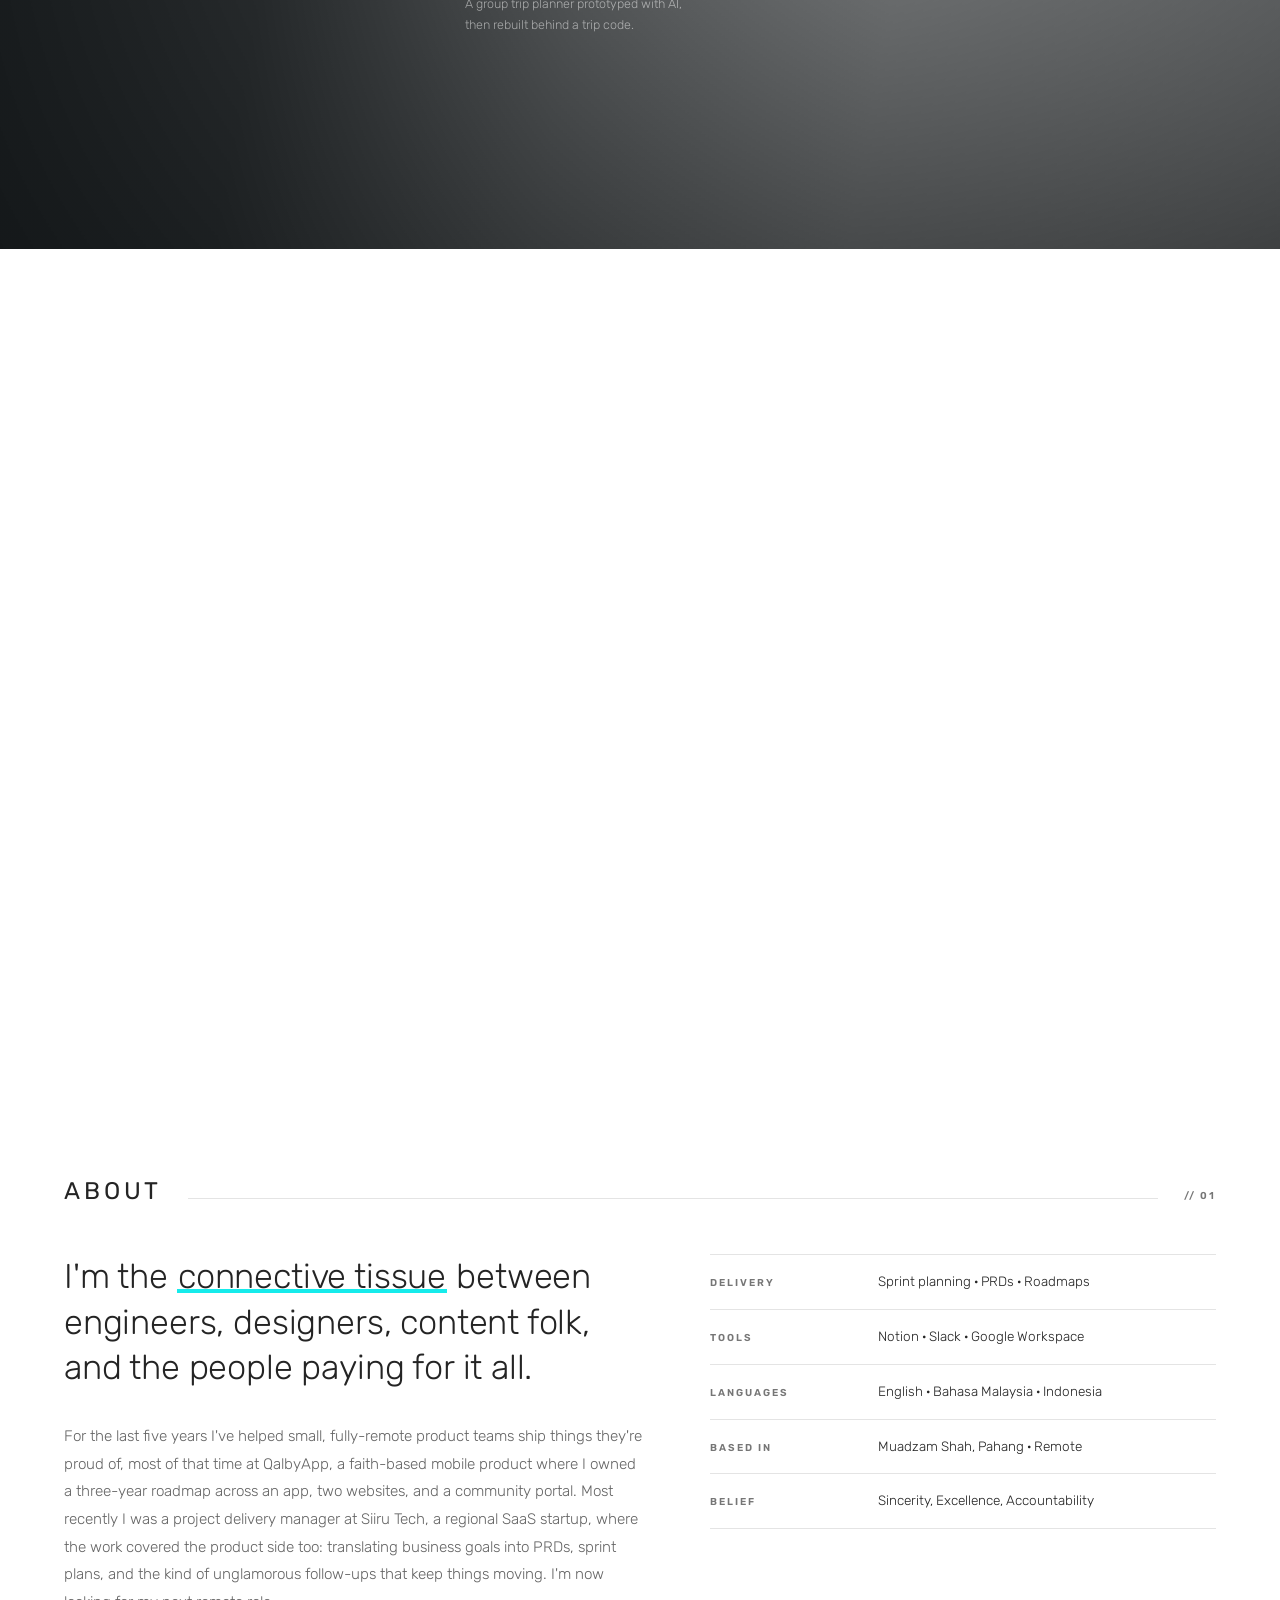
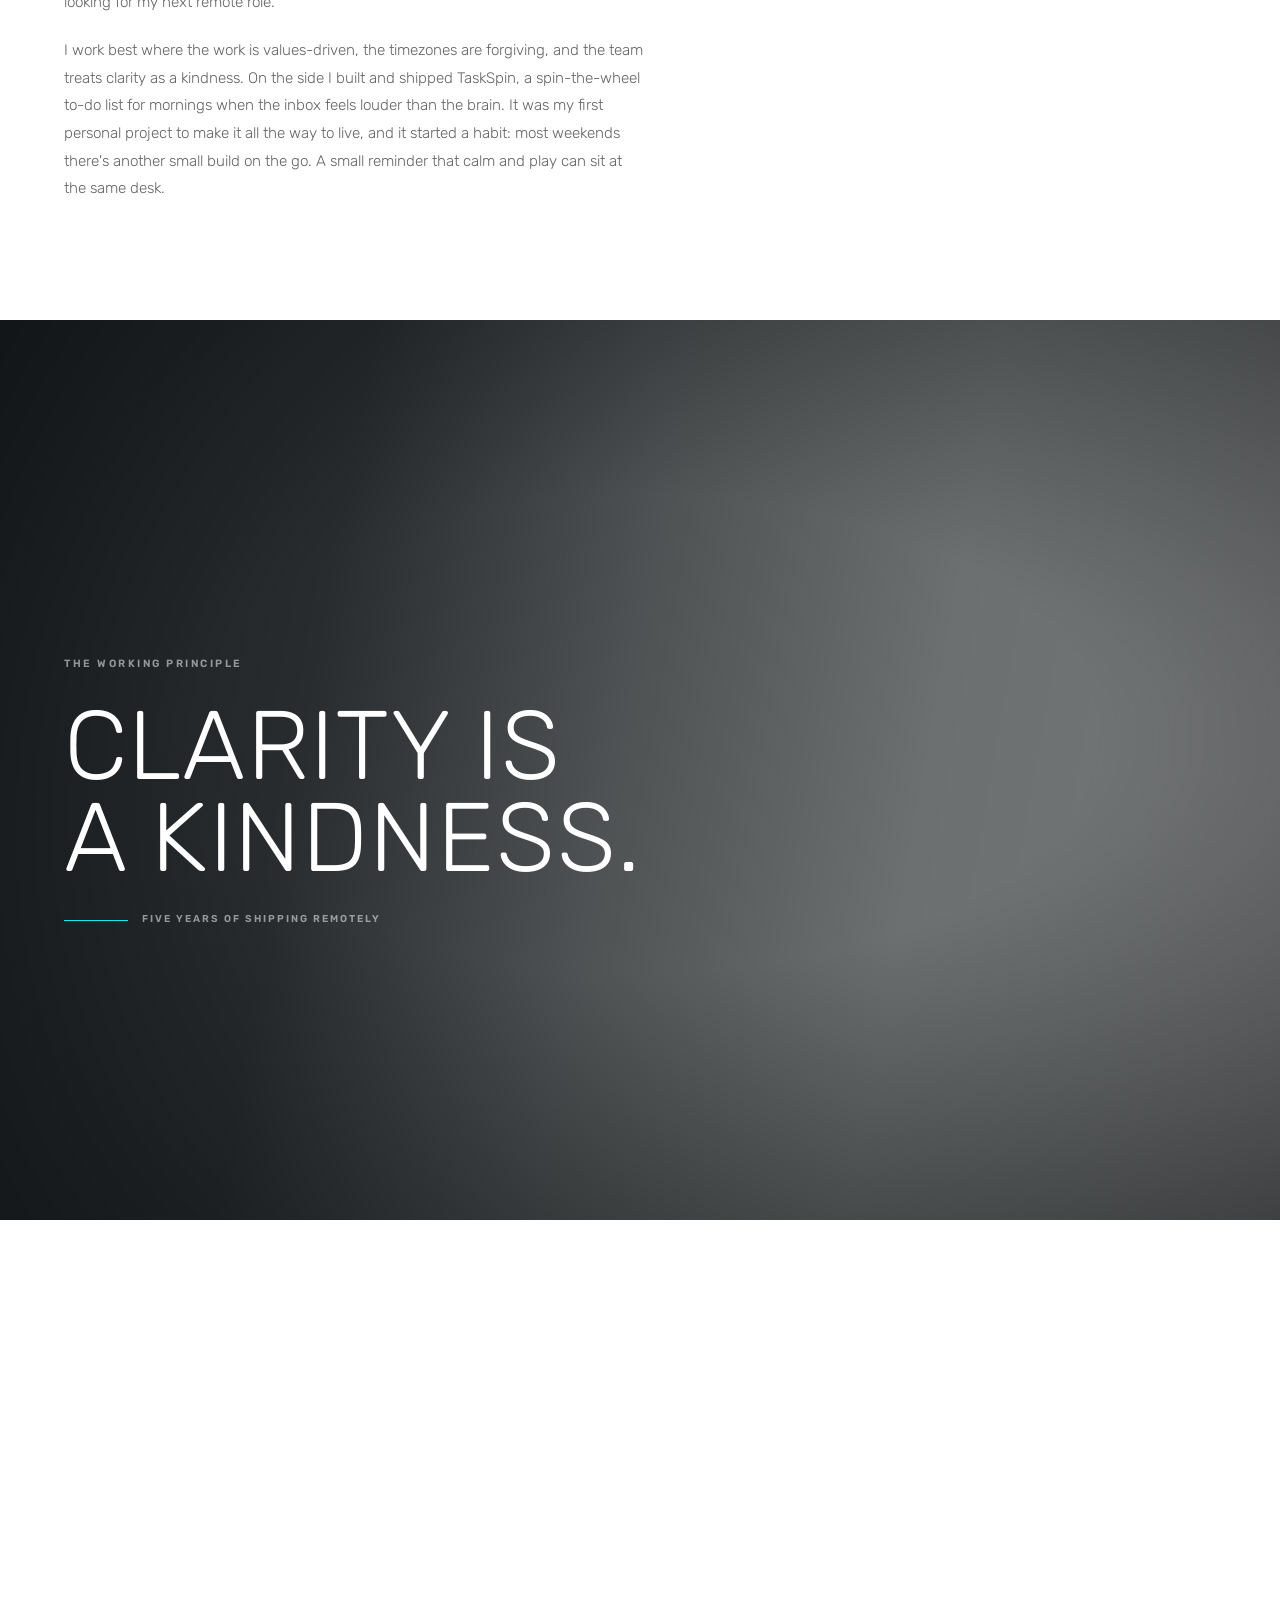
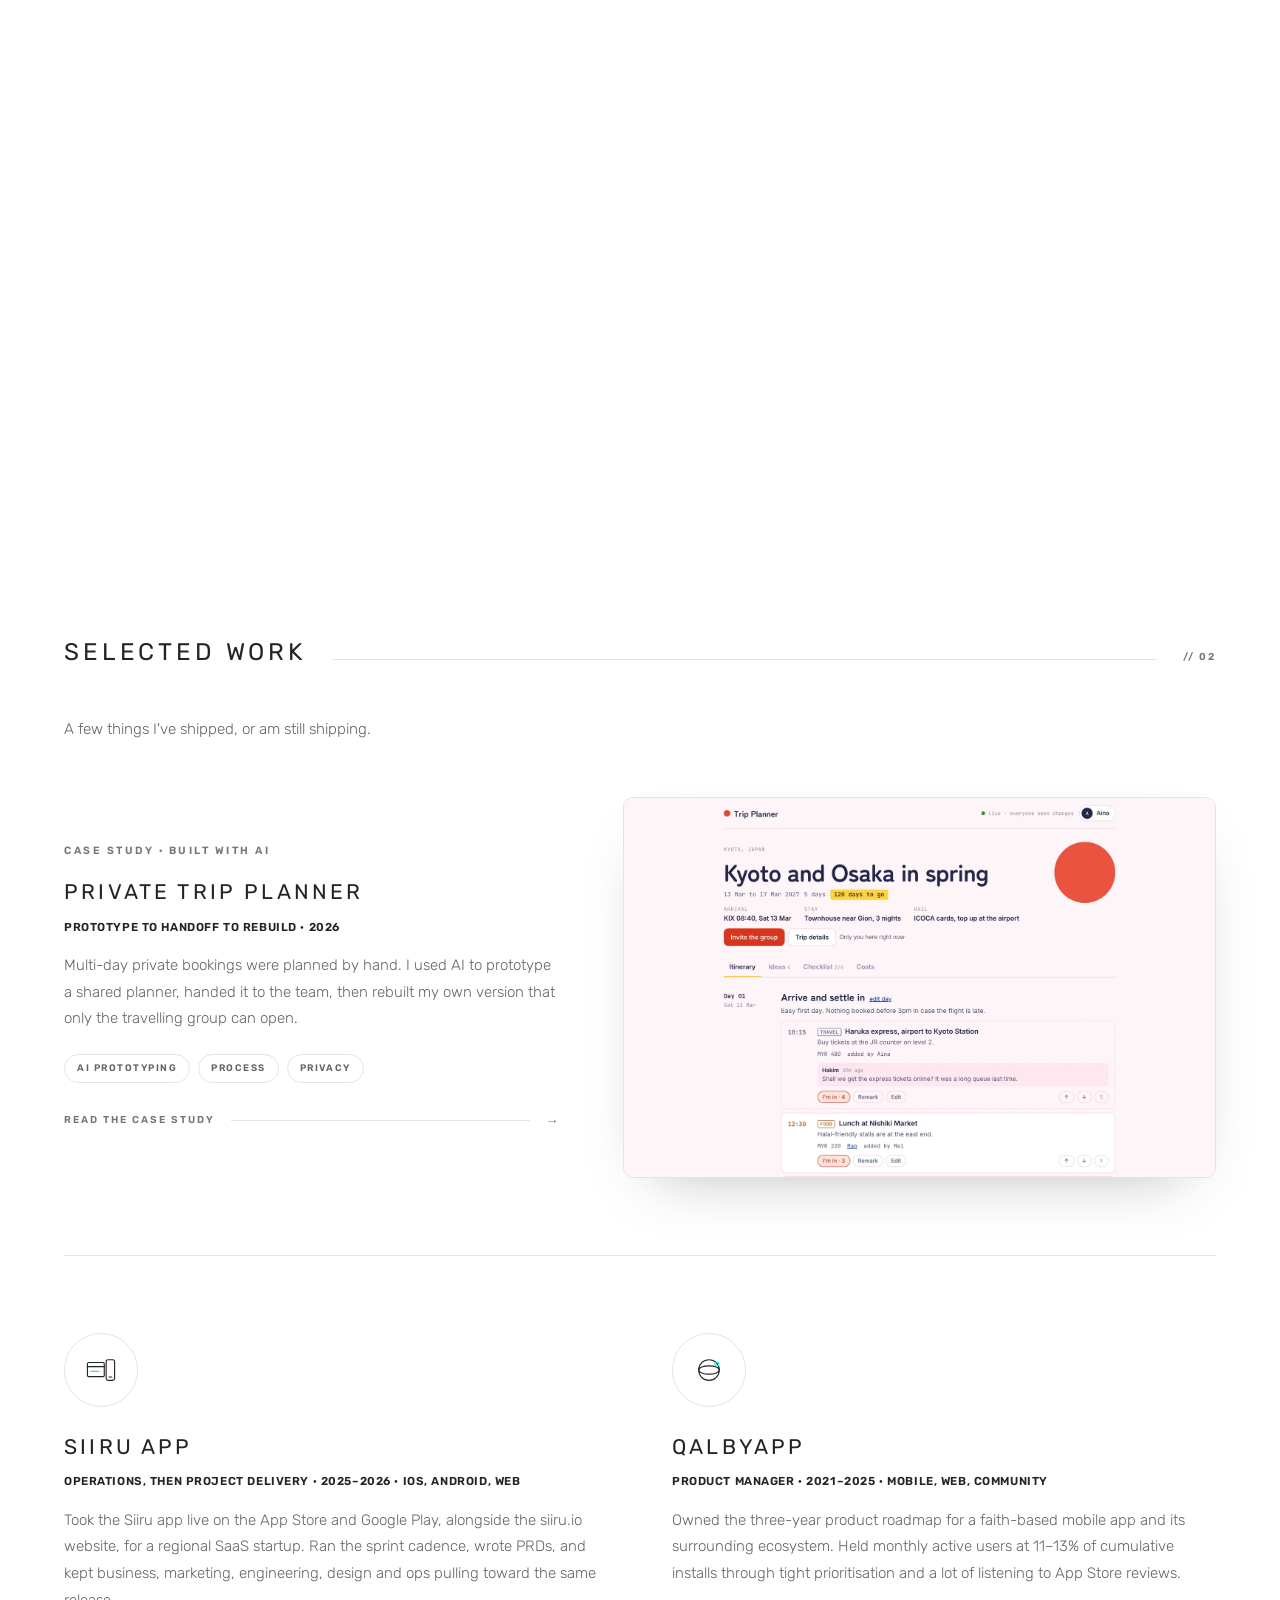
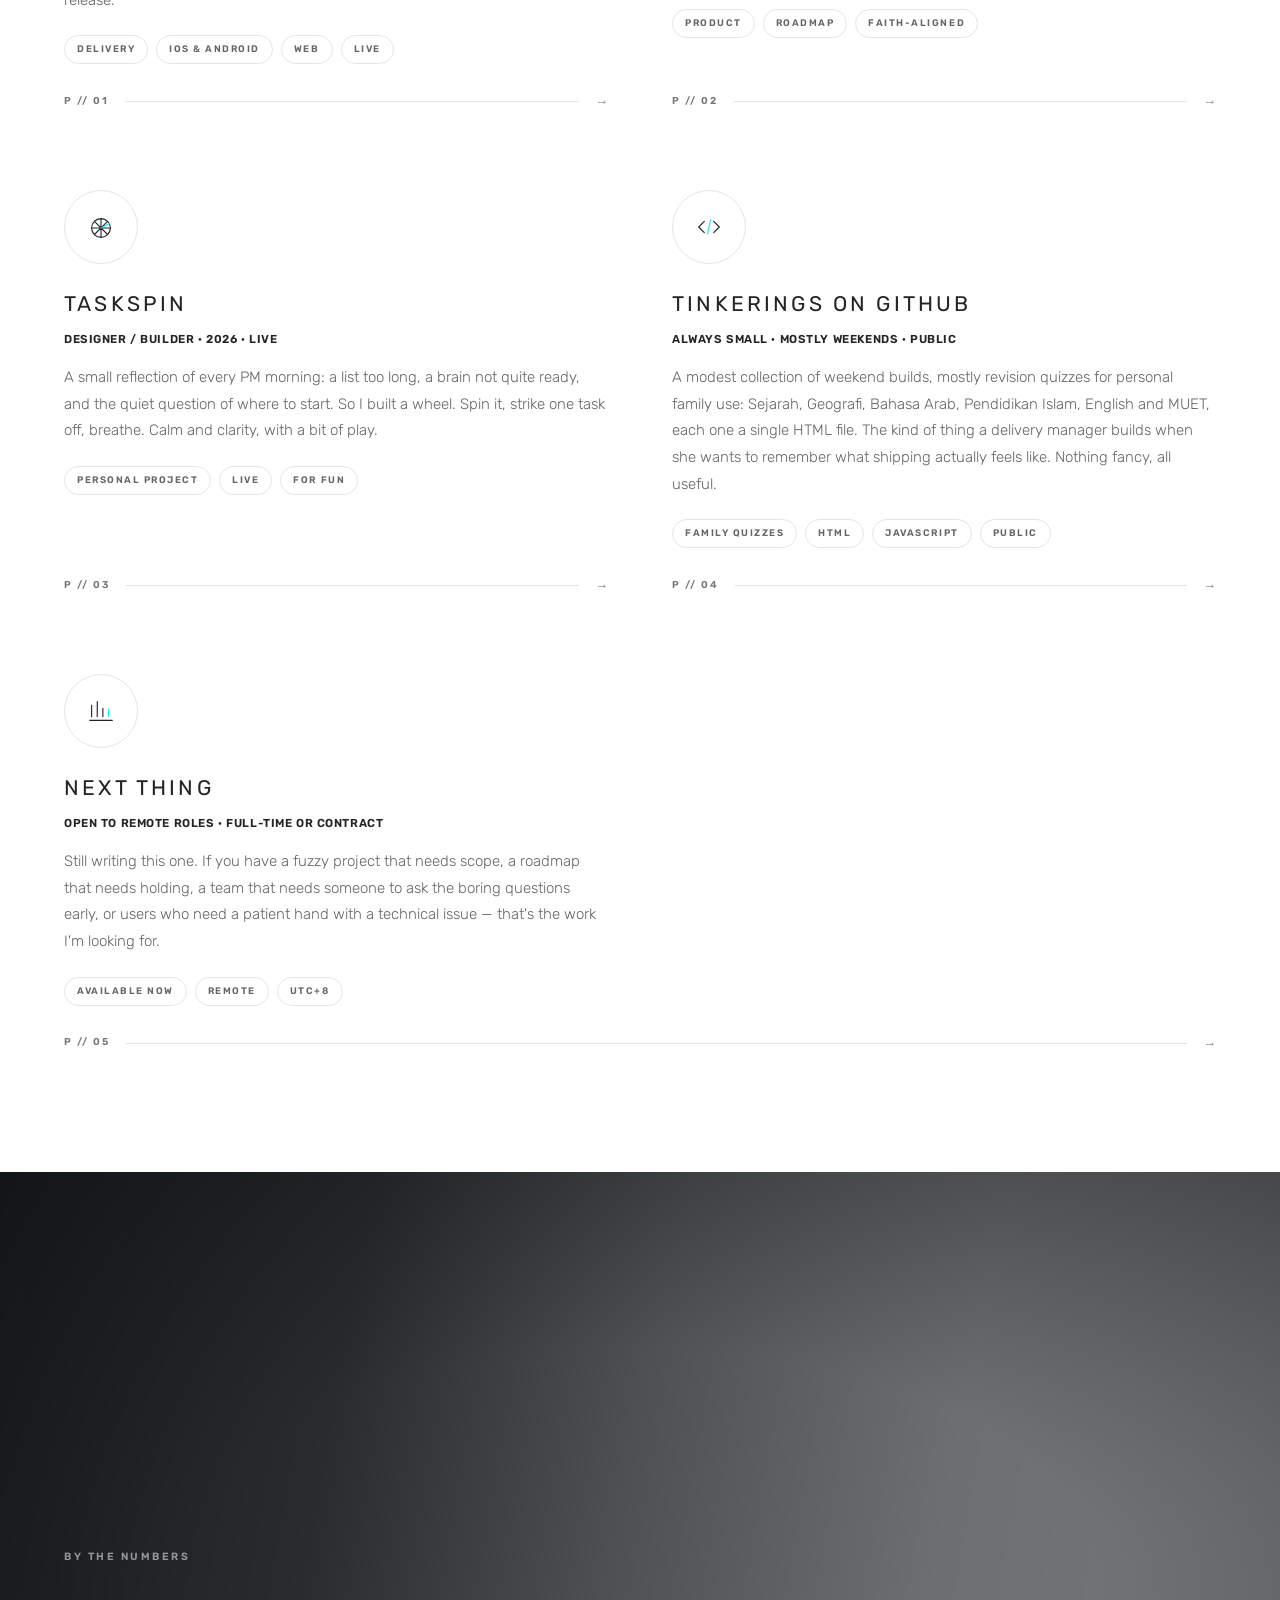
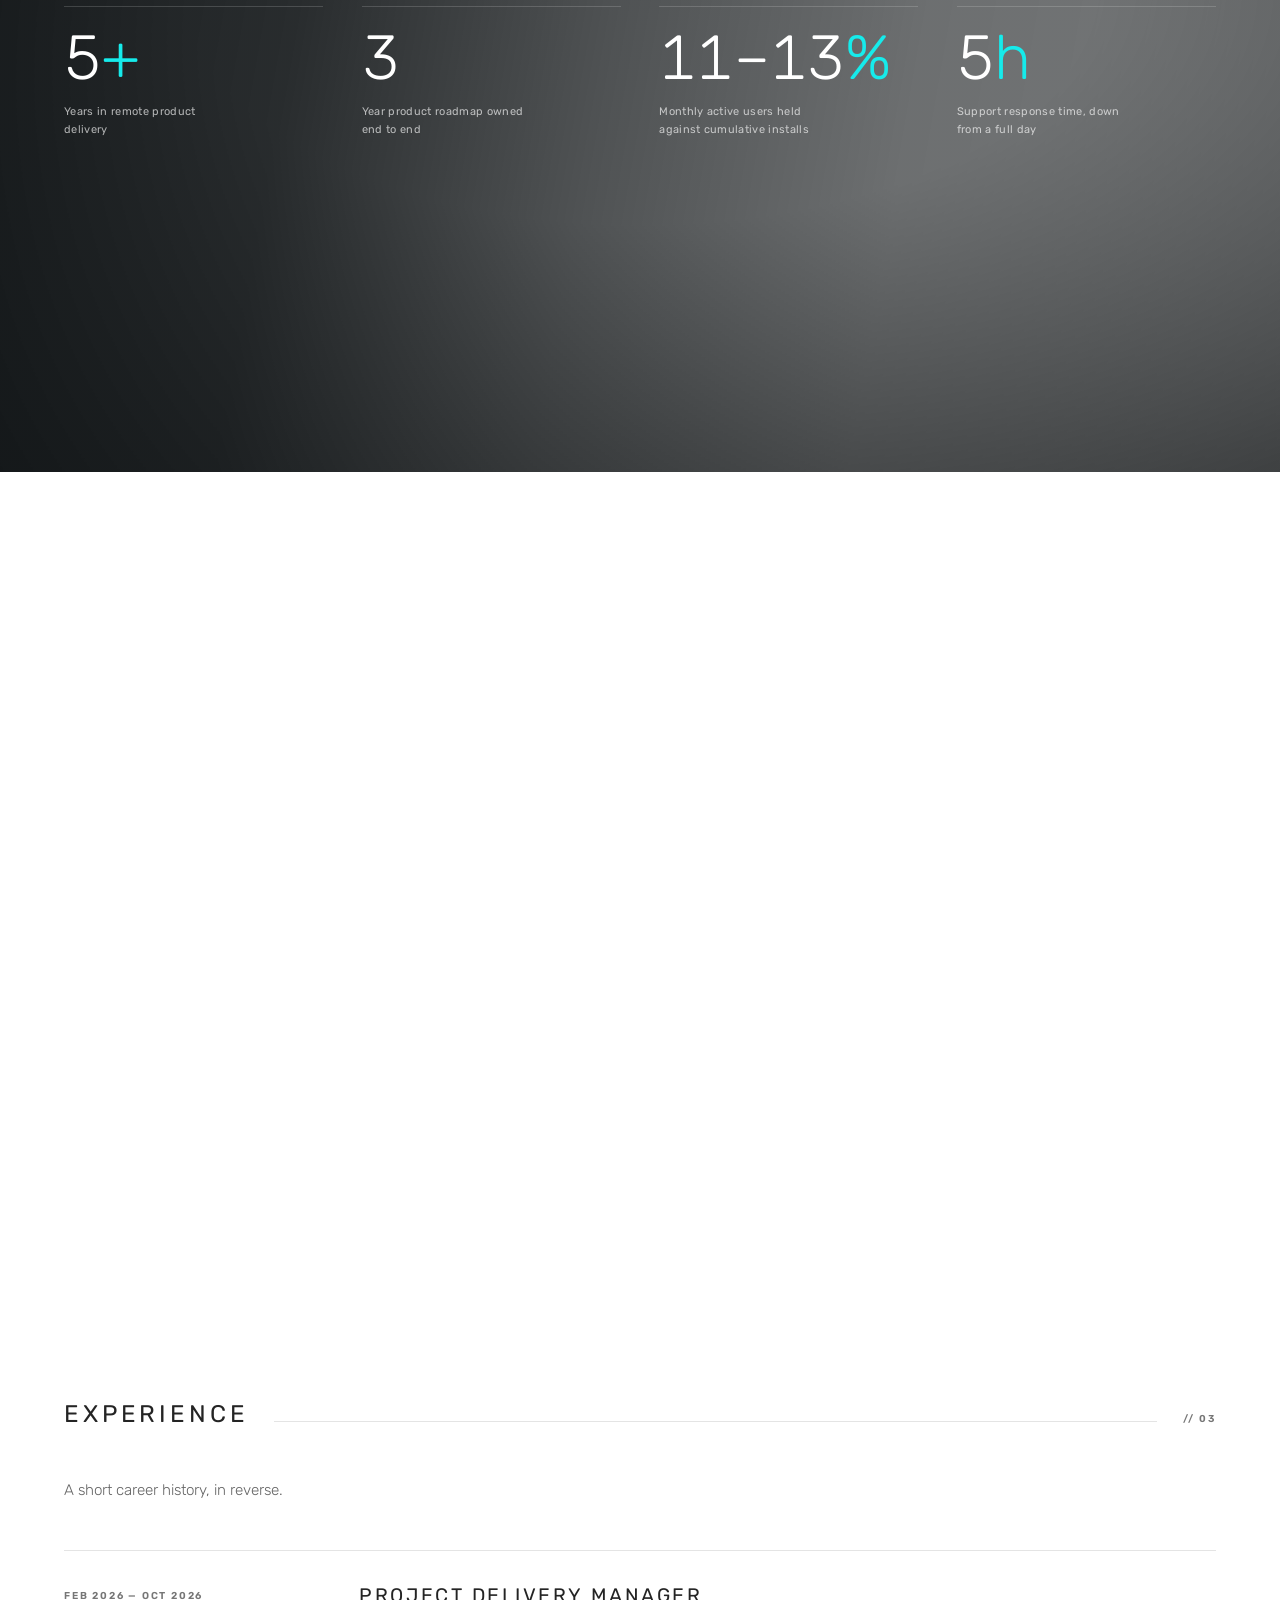
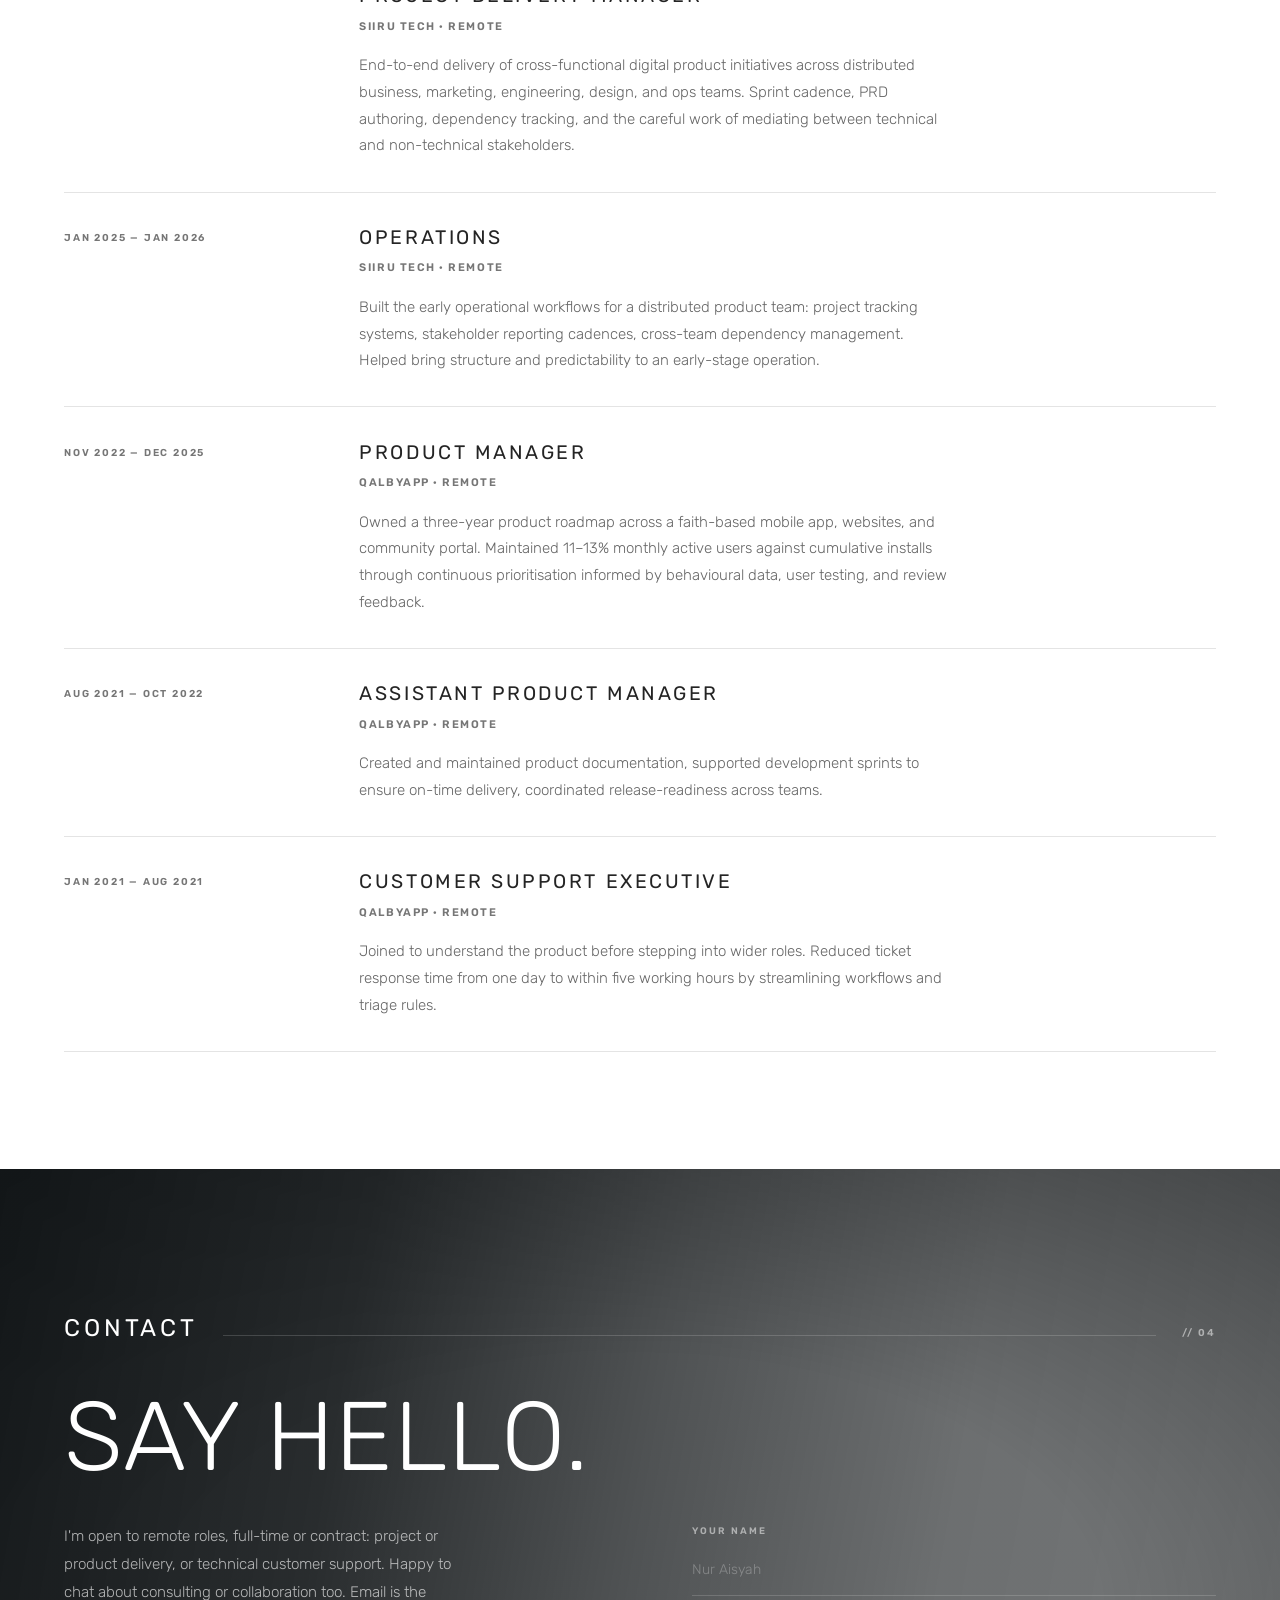
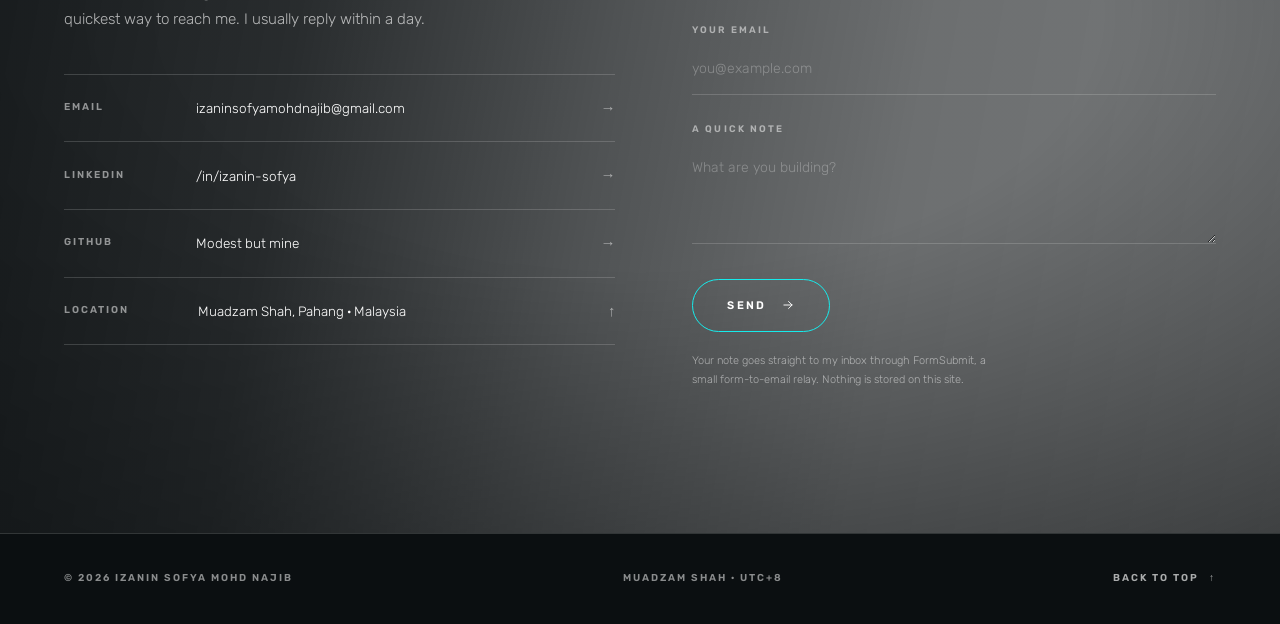
==== commit 6b461476: "Host TaskSpin on GitHub Pages and relink it The old Netlify address now returns "Site not found". Ta" ====
--- a/index.html
+++ b/index.html
@@ -1377,7 +1377,7 @@
         <div class="now-item rv" style="--d:130ms">
           <p class="eyebrow">Now // 02</p>
           <h2 class="h3">Shipped &amp; building</h2>
-          <a class="keycap" href="https://jolly-kringle-d6f72c.netlify.app/" target="_blank" rel="noopener noreferrer">TaskSpin, a spin-the-wheel to-do list ↗</a>
+          <a class="keycap" href="taskspin/" target="_blank" rel="noopener noreferrer">TaskSpin, a spin-the-wheel to-do list ↗</a>
           <p class="now-note">Shipped and live. The first one, and the reason there's always a next one.</p>
           <a class="keycap" href="https://linktr.ee/izaninsofya" target="_blank" rel="noopener noreferrer">Weekend quizzes for the family ↗</a>
           <p class="now-note now-extra">Small revision quizzes for home use: Sejarah, Bahasa Arab, English, MUET.</p>
@@ -1540,7 +1540,7 @@
         </div>
       </a>
 
-      <a class="card rv" href="https://jolly-kringle-d6f72c.netlify.app/" target="_blank" rel="noopener noreferrer">
+      <a class="card rv" href="taskspin/" target="_blank" rel="noopener noreferrer">
         <div class="card-icon">
           <svg viewBox="0 0 32 32" stroke-linecap="round" stroke-linejoin="round">
             <circle cx="16" cy="17" r="10"/>
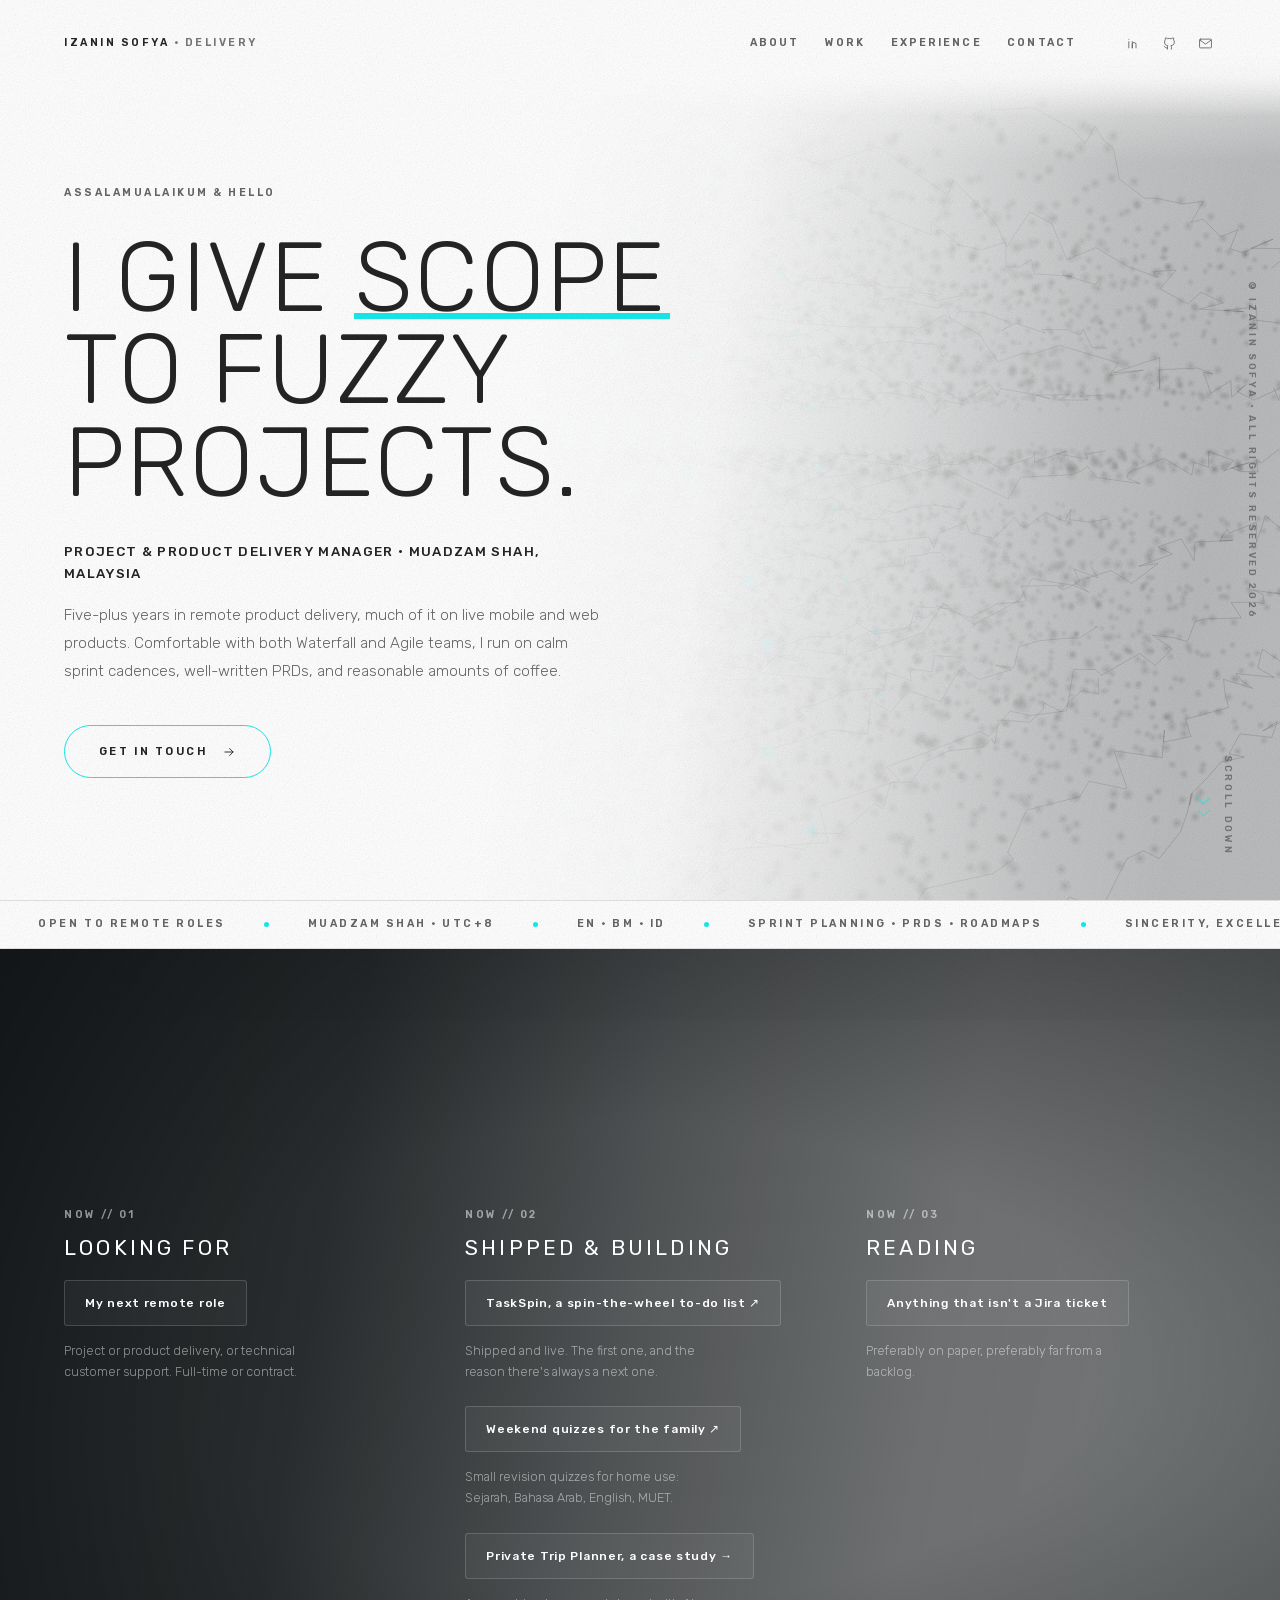
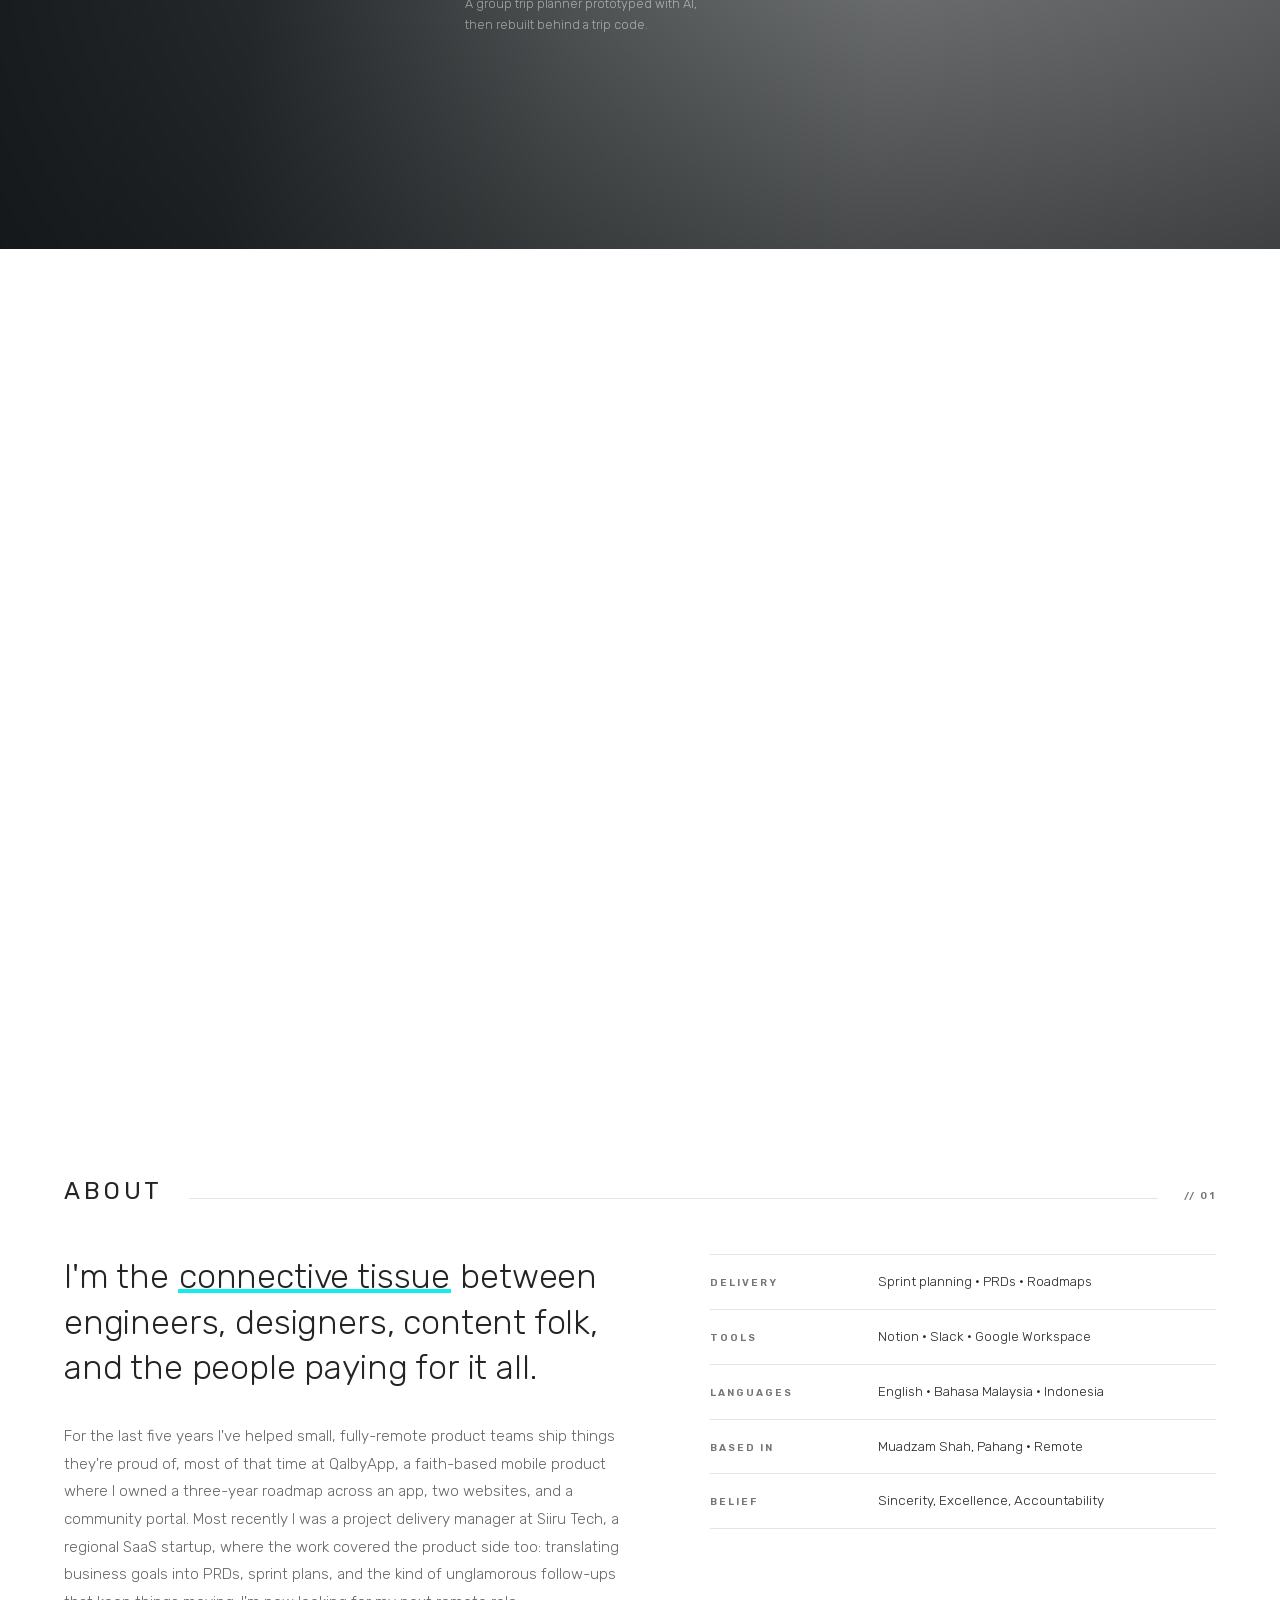
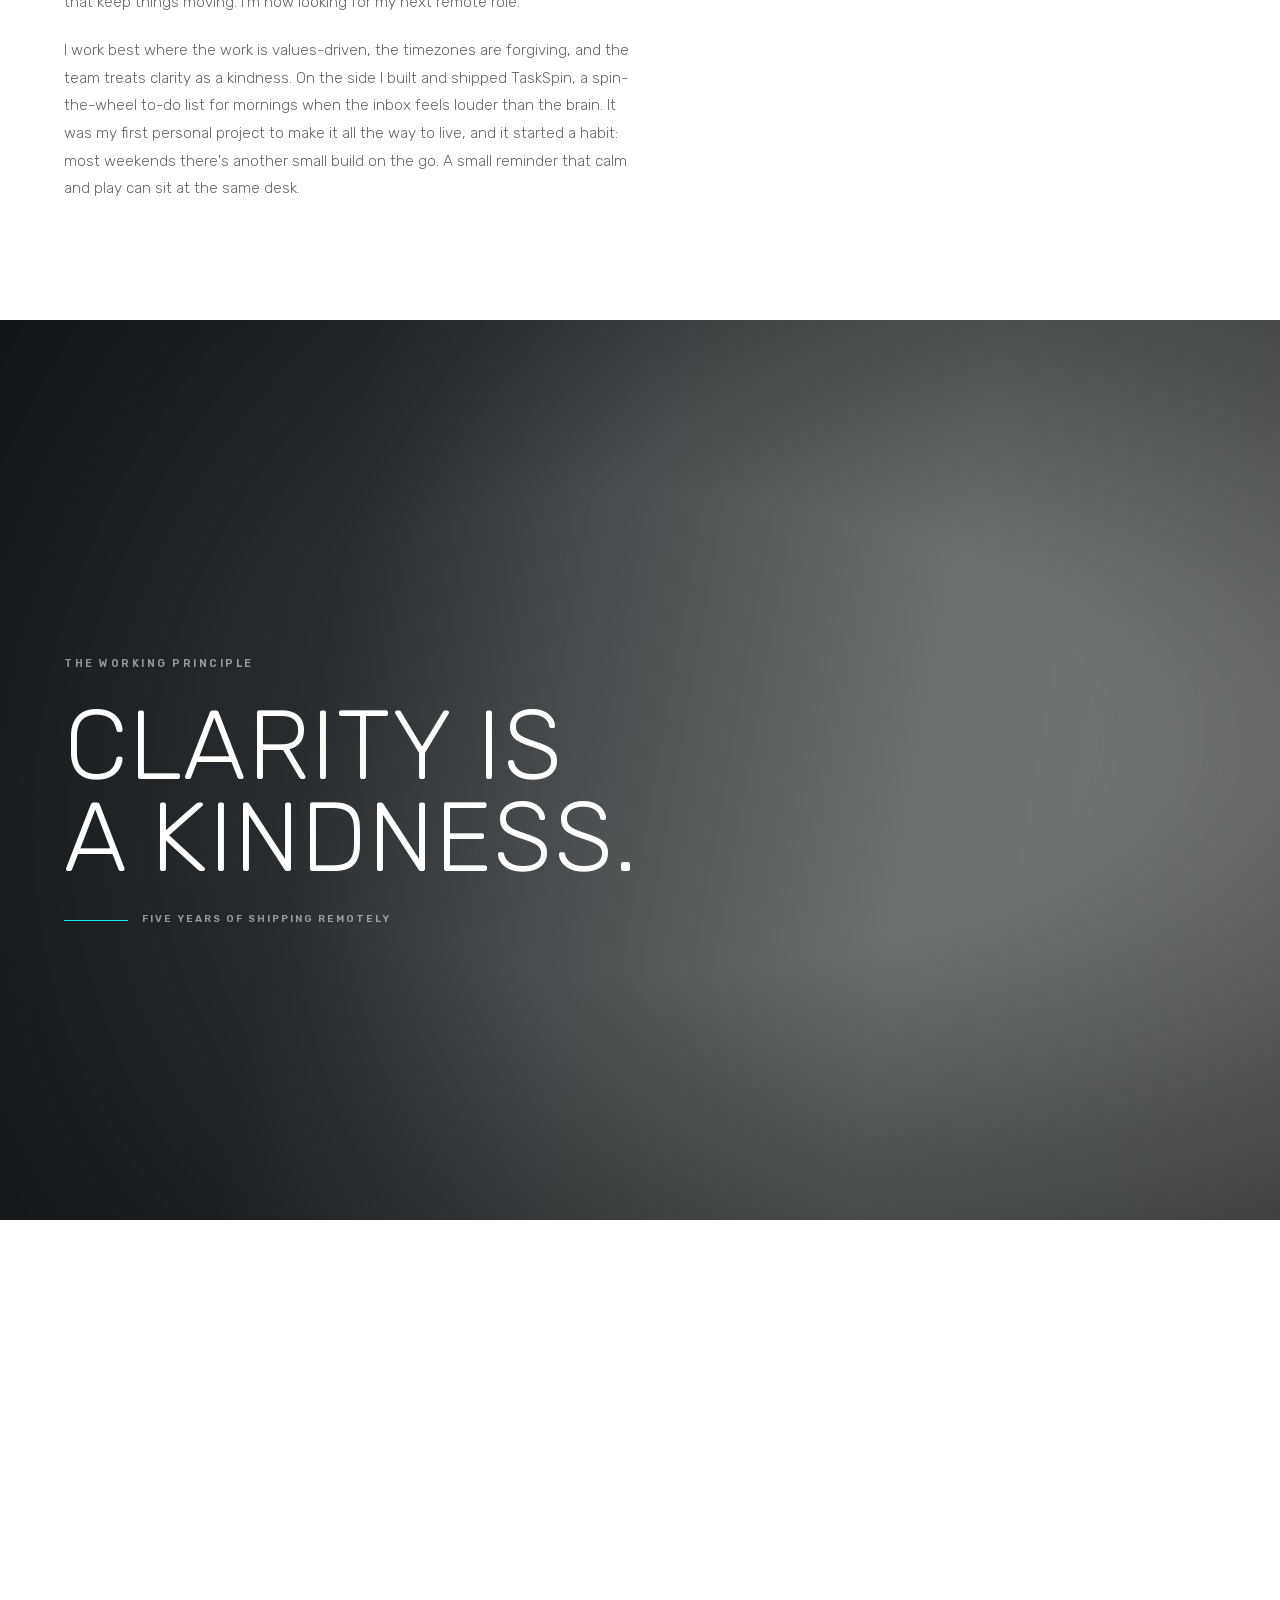
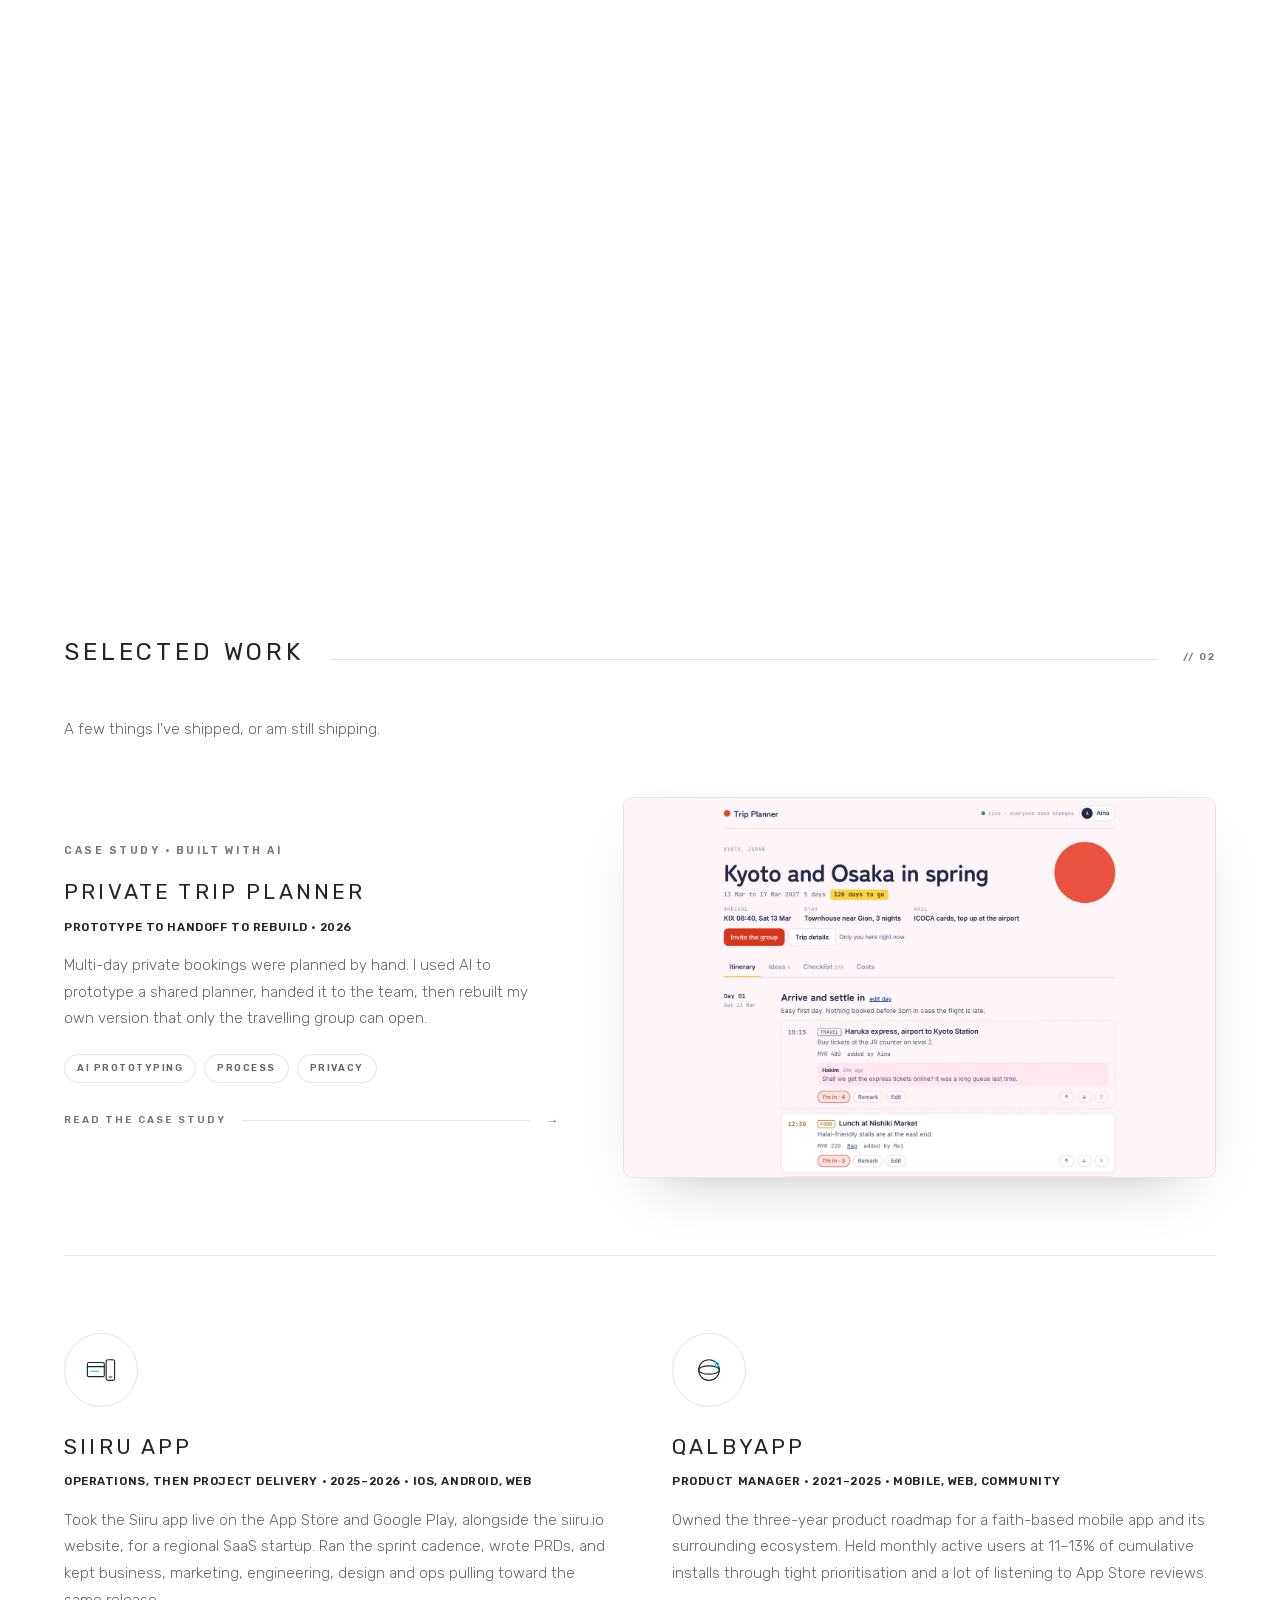
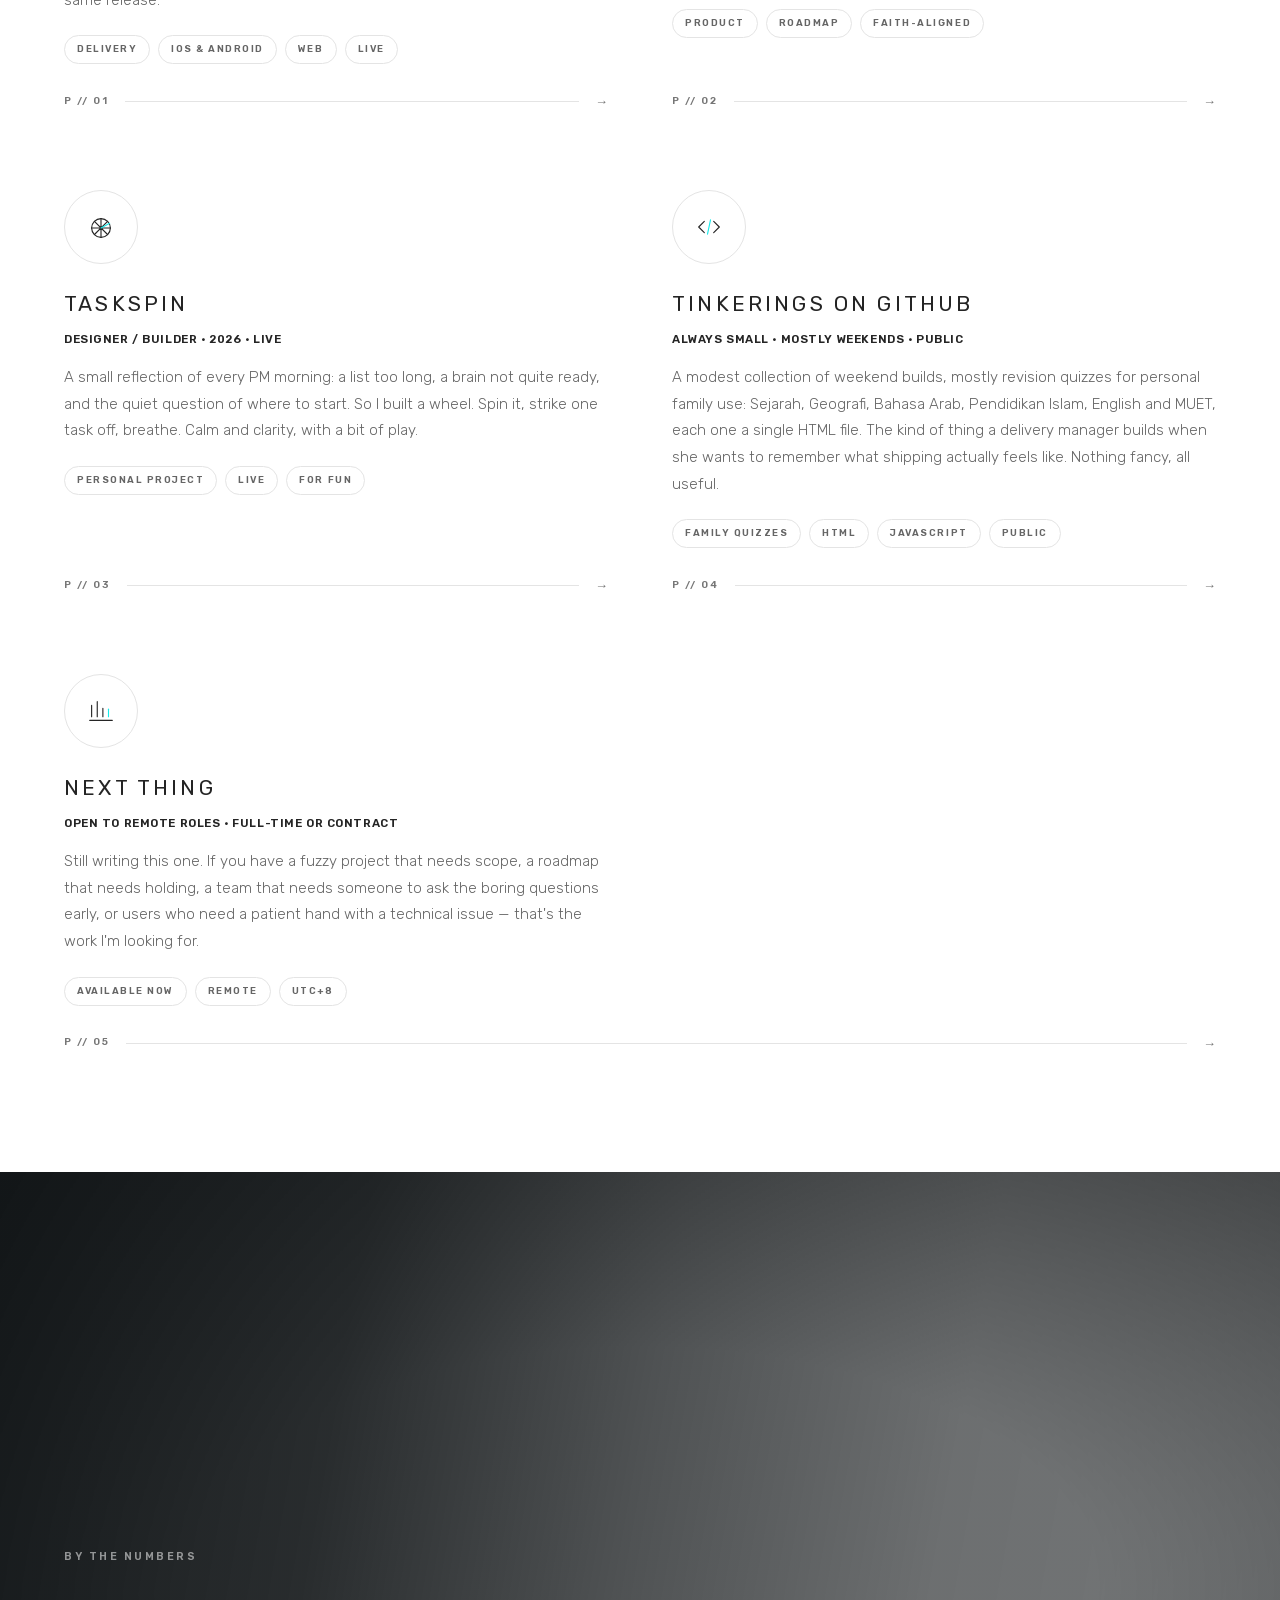
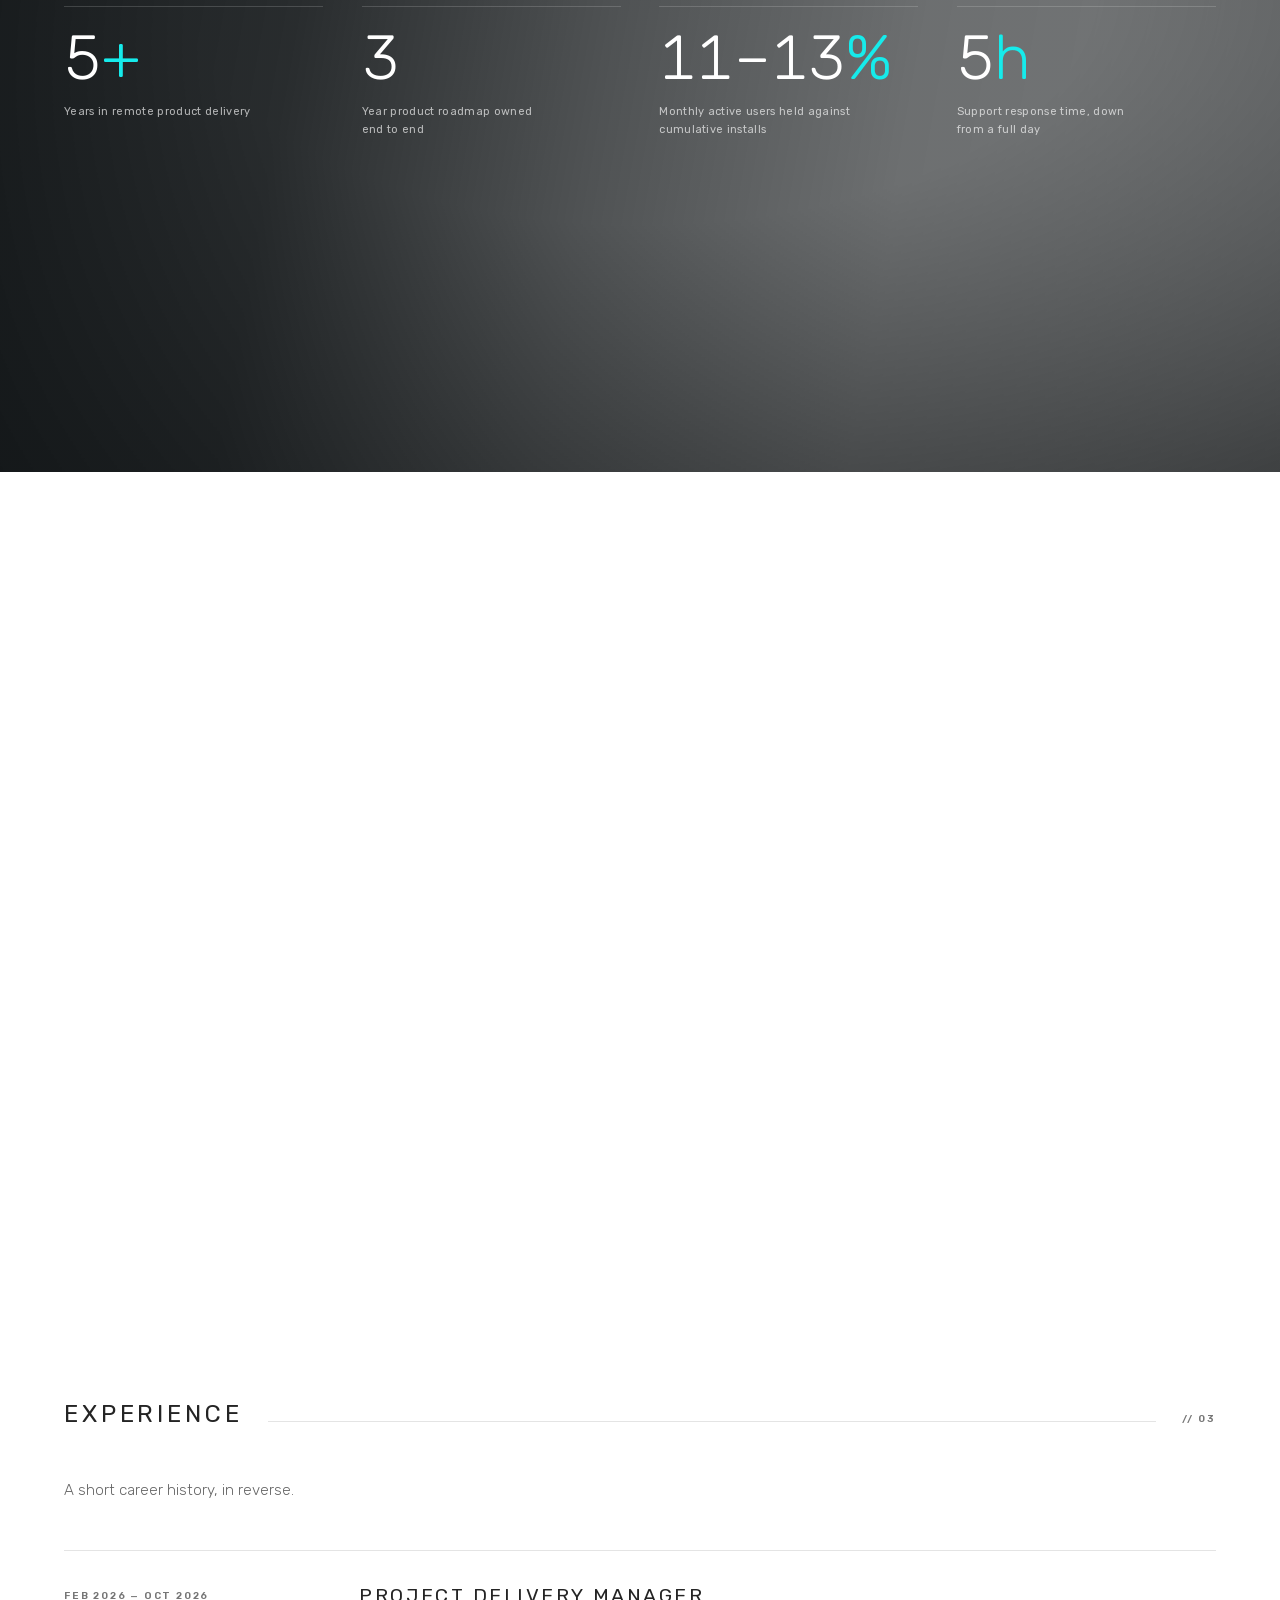
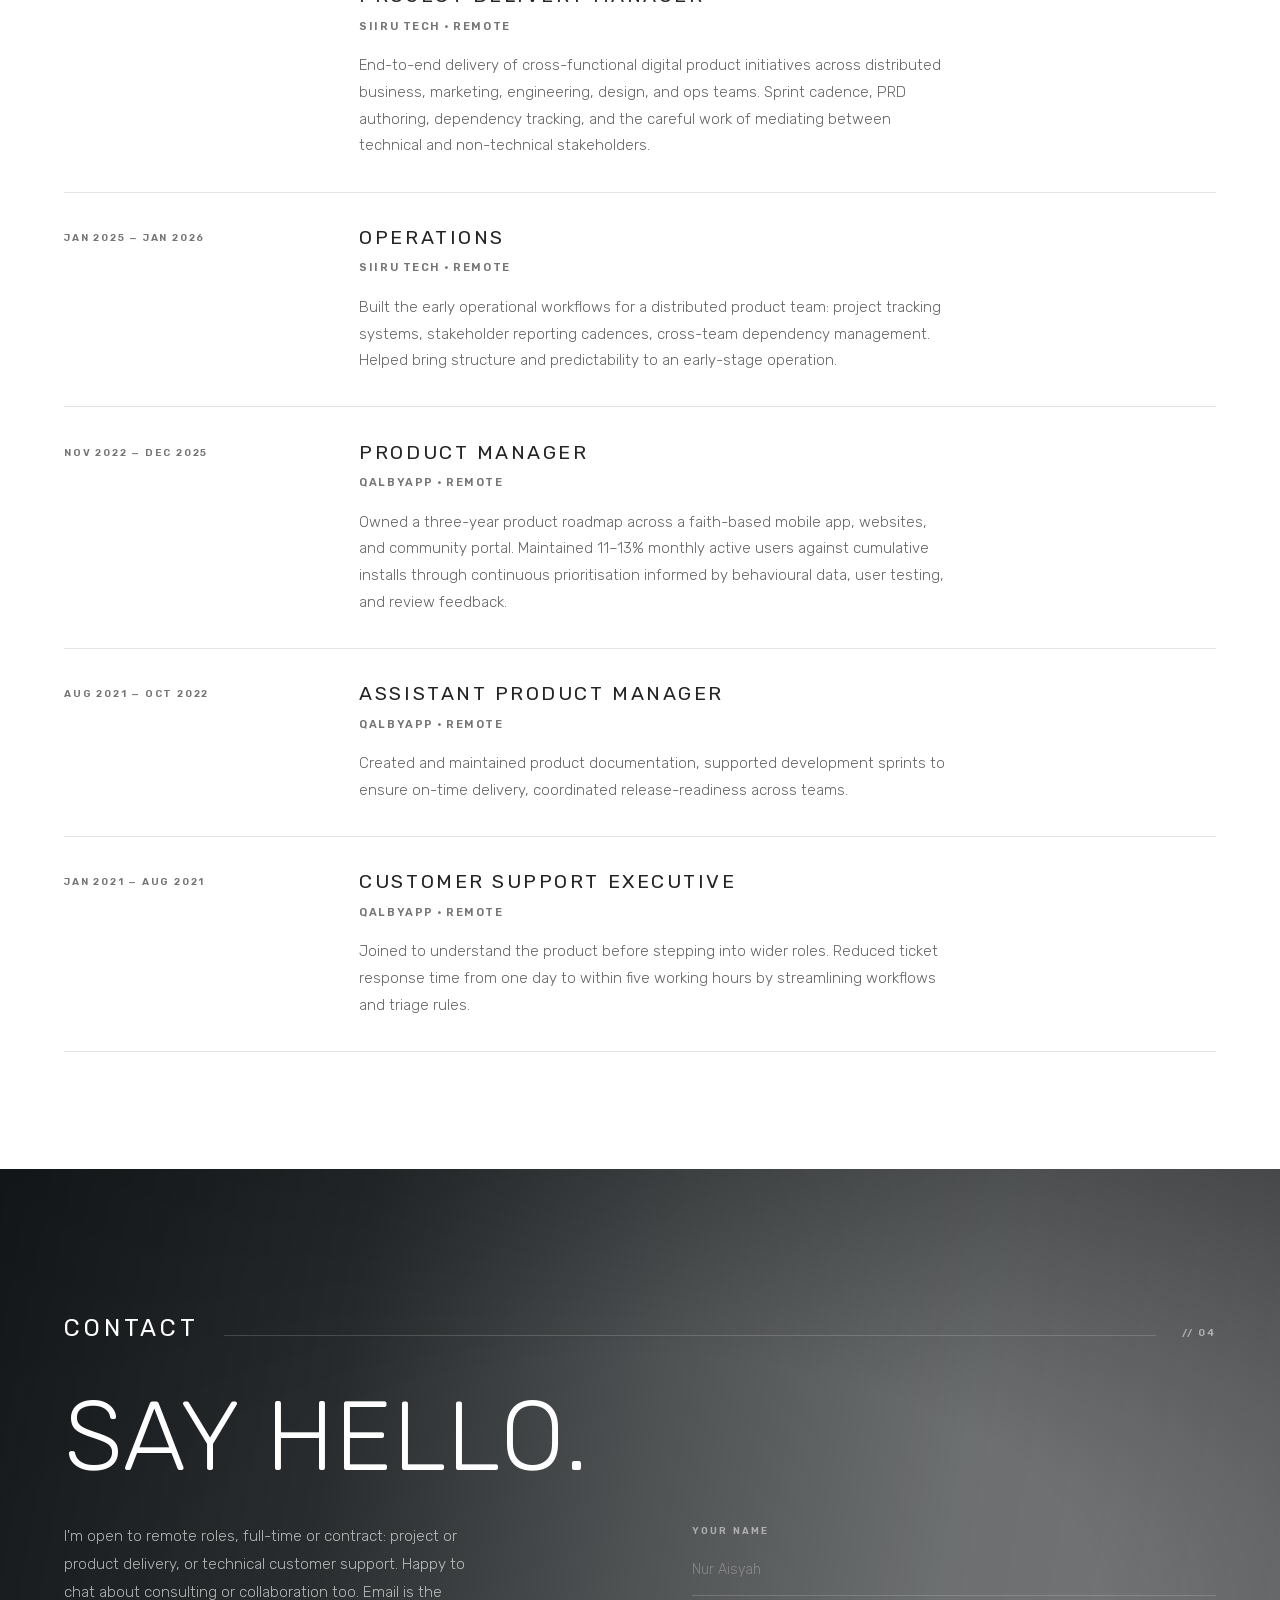
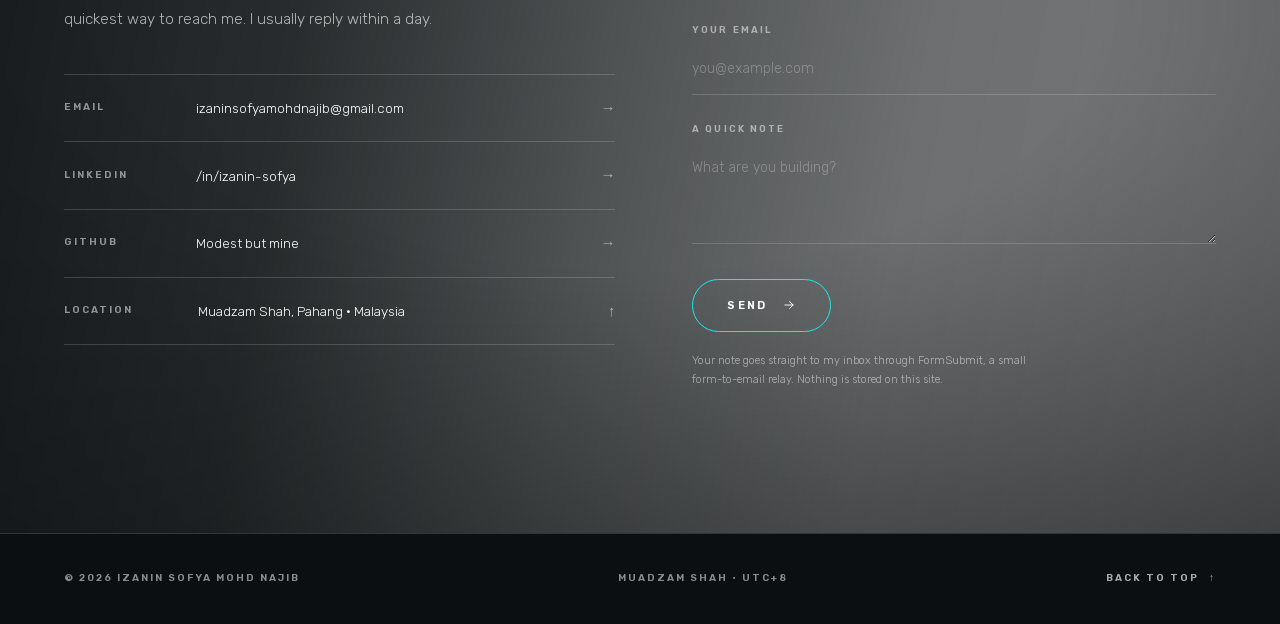
==== commit 15509262: "Self-host fonts so pages no longer contact Google Loading Google Fonts sends each visitor's IP addre" ====
--- a/index.html
+++ b/index.html
@@ -14,9 +14,8 @@
 <meta property="og:url" content="https://izaninsofya.github.io/">
 <link rel="canonical" href="https://izaninsofya.github.io/">
 <link rel="icon" href="data:image/svg+xml,%3Csvg xmlns='http://www.w3.org/2000/svg' viewBox='0 0 32 32'%3E%3Crect width='32' height='32' rx='6' fill='%23242424'/%3E%3Ctext x='16' y='21.5' text-anchor='middle' font-family='Helvetica,Arial,sans-serif' font-size='15' font-weight='700' letter-spacing='0.5' fill='%23ffffff'%3EIS%3C/text%3E%3Crect x='9' y='24.5' width='14' height='2' rx='1' fill='%2316ebeb'/%3E%3C/svg%3E">
-<link rel="preconnect" href="https://fonts.googleapis.com">
-<link rel="preconnect" href="https://fonts.gstatic.com" crossorigin>
-<link rel="stylesheet" href="https://fonts.googleapis.com/css2?family=Rubik:wght@300;400;500;600&display=swap">
+<link rel="preload" href="assets/fonts/rubik-latin.woff2" as="font" type="font/woff2" crossorigin>
+<link rel="stylesheet" href="assets/fonts/rubik.css">
 <style>
 /* ============================================================
    TOKENS
--- a/assets/fonts/rubik.css
+++ b/assets/fonts/rubik.css
@@ -0,0 +1,56 @@
+/* Self-hosted so visitors' browsers never contact Google.
+   Files copied from Google Fonts; licensed under the SIL Open Font License 1.1 (see the OFL-*.txt files in this folder). */
+/* arabic */
+@font-face {
+  font-family: 'Rubik';
+  font-style: normal;
+  font-weight: 300 600;
+  font-display: swap;
+  src: url('rubik-arabic.woff2') format('woff2');
+  unicode-range: U+0600-06FF, U+0750-077F, U+0870-0891, U+0897-08E1, U+08E3-08FF, U+200C-200E, U+2010-2011, U+204F, U+2E41, U+FB50-FDFF, U+FE70-FE74, U+FE76-FEFC, U+102E0-102FB, U+10E60-10E7E, U+10EC2-10EC7, U+10EC9-10EEE, U+10EF0-10EFF, U+1EE00-1EE03, U+1EE05-1EE1F, U+1EE21-1EE22, U+1EE24, U+1EE27, U+1EE29-1EE32, U+1EE34-1EE37, U+1EE39, U+1EE3B, U+1EE42, U+1EE47, U+1EE49, U+1EE4B, U+1EE4D-1EE4F, U+1EE51-1EE52, U+1EE54, U+1EE57, U+1EE59, U+1EE5B, U+1EE5D, U+1EE5F, U+1EE61-1EE62, U+1EE64, U+1EE67-1EE6A, U+1EE6C-1EE72, U+1EE74-1EE77, U+1EE79-1EE7C, U+1EE7E, U+1EE80-1EE89, U+1EE8B-1EE9B, U+1EEA1-1EEA3, U+1EEA5-1EEA9, U+1EEAB-1EEBB, U+1EEF0-1EEF1;
+}
+/* cyrillic-ext */
+@font-face {
+  font-family: 'Rubik';
+  font-style: normal;
+  font-weight: 300 600;
+  font-display: swap;
+  src: url('rubik-cyrillic-ext.woff2') format('woff2');
+  unicode-range: U+0460-052F, U+1C80-1C8A, U+20B4, U+2DE0-2DFF, U+A640-A69F, U+FE2E-FE2F;
+}
+/* cyrillic */
+@font-face {
+  font-family: 'Rubik';
+  font-style: normal;
+  font-weight: 300 600;
+  font-display: swap;
+  src: url('rubik-cyrillic.woff2') format('woff2');
+  unicode-range: U+0301, U+0400-045F, U+0490-0491, U+04B0-04B1, U+2116;
+}
+/* hebrew */
+@font-face {
+  font-family: 'Rubik';
+  font-style: normal;
+  font-weight: 300 600;
+  font-display: swap;
+  src: url('rubik-hebrew.woff2') format('woff2');
+  unicode-range: U+0307-0308, U+0590-05FF, U+200C-2010, U+20AA, U+25CC, U+FB1D-FB4F;
+}
+/* latin-ext */
+@font-face {
+  font-family: 'Rubik';
+  font-style: normal;
+  font-weight: 300 600;
+  font-display: swap;
+  src: url('rubik-latin-ext.woff2') format('woff2');
+  unicode-range: U+0100-02BA, U+02BD-02C5, U+02C7-02CC, U+02CE-02D7, U+02DD-02FF, U+0304, U+0308, U+0329, U+1D00-1DBF, U+1E00-1E9F, U+1EF2-1EFF, U+2020, U+20A0-20AB, U+20AD-20C4, U+2113, U+2C60-2C7F, U+A720-A7FF;
+}
+/* latin */
+@font-face {
+  font-family: 'Rubik';
+  font-style: normal;
+  font-weight: 300 600;
+  font-display: swap;
+  src: url('rubik-latin.woff2') format('woff2');
+  unicode-range: U+0000-00FF, U+0131, U+0152-0153, U+02BB-02BC, U+02C6, U+02DA, U+02DC, U+0304, U+0308, U+0329, U+2000-206F, U+20AC, U+2122, U+2191, U+2193, U+2212, U+2215, U+FEFF, U+FFFD;
+}
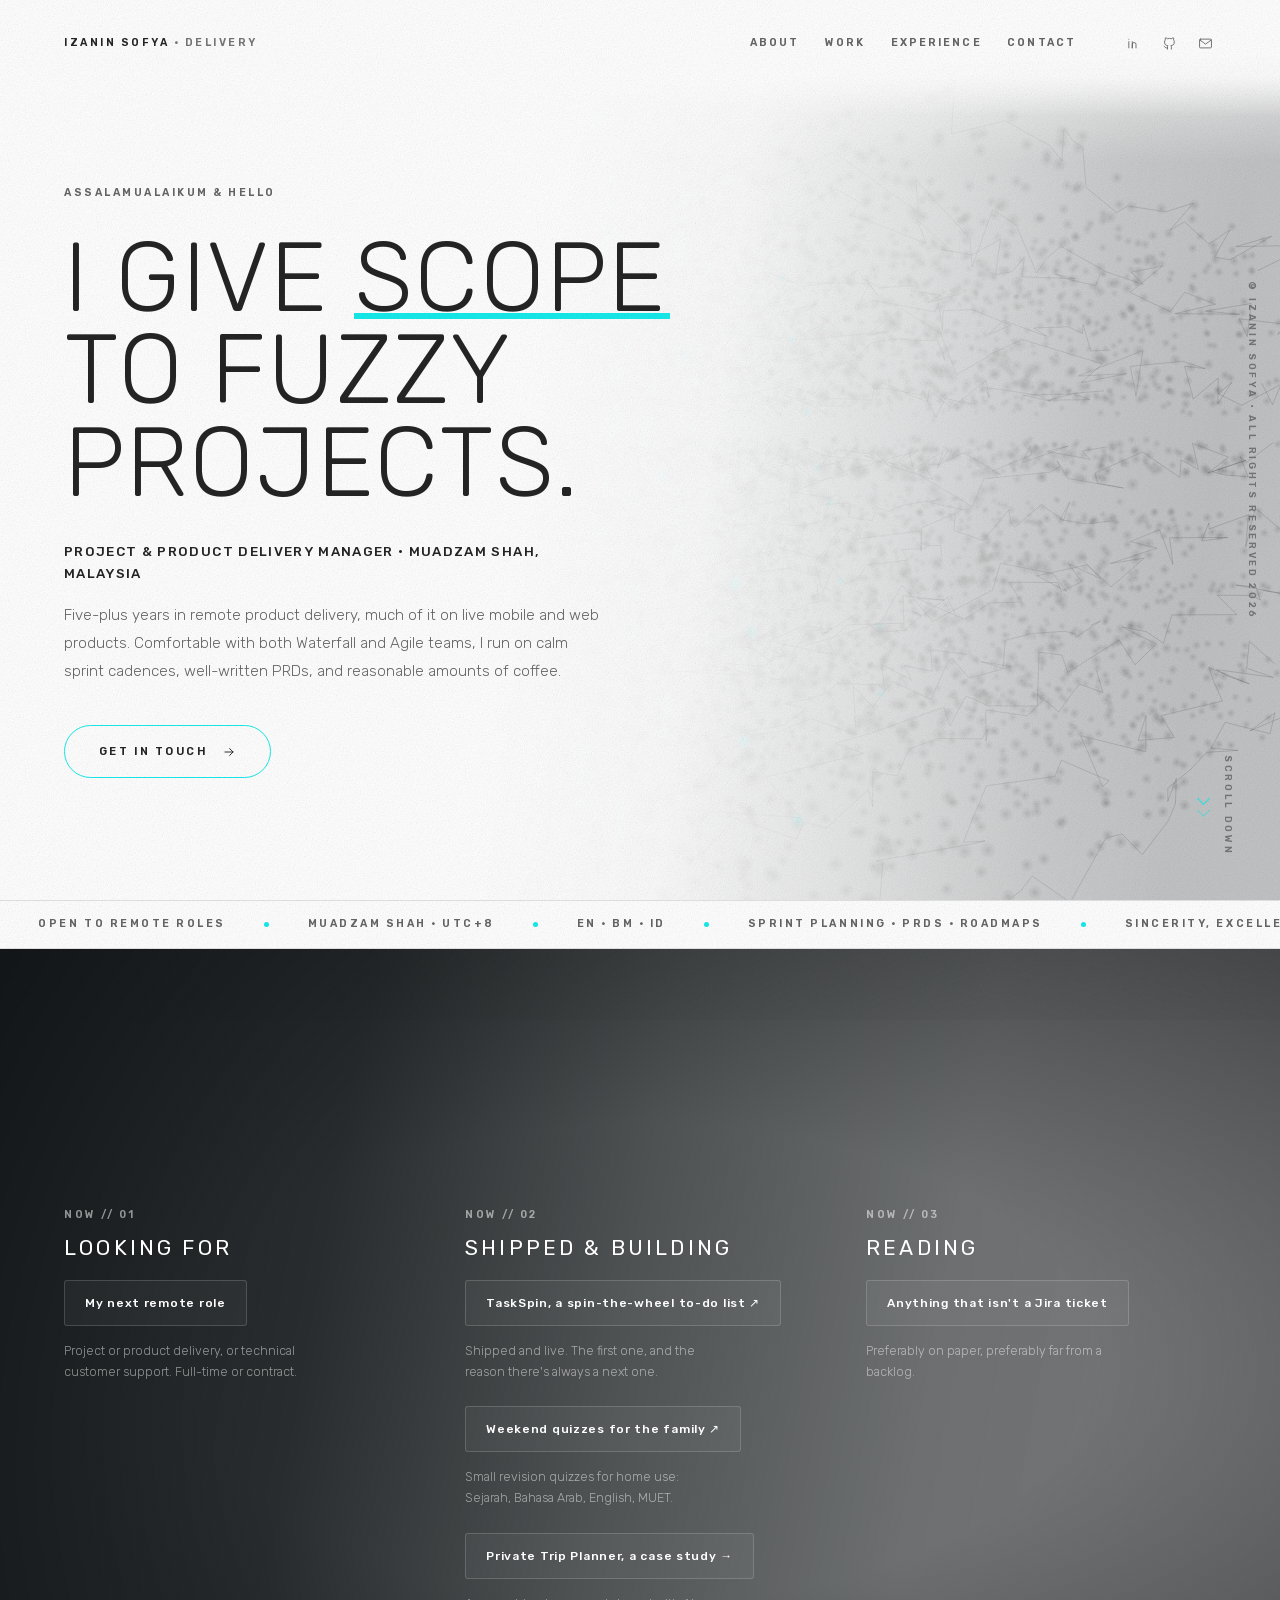
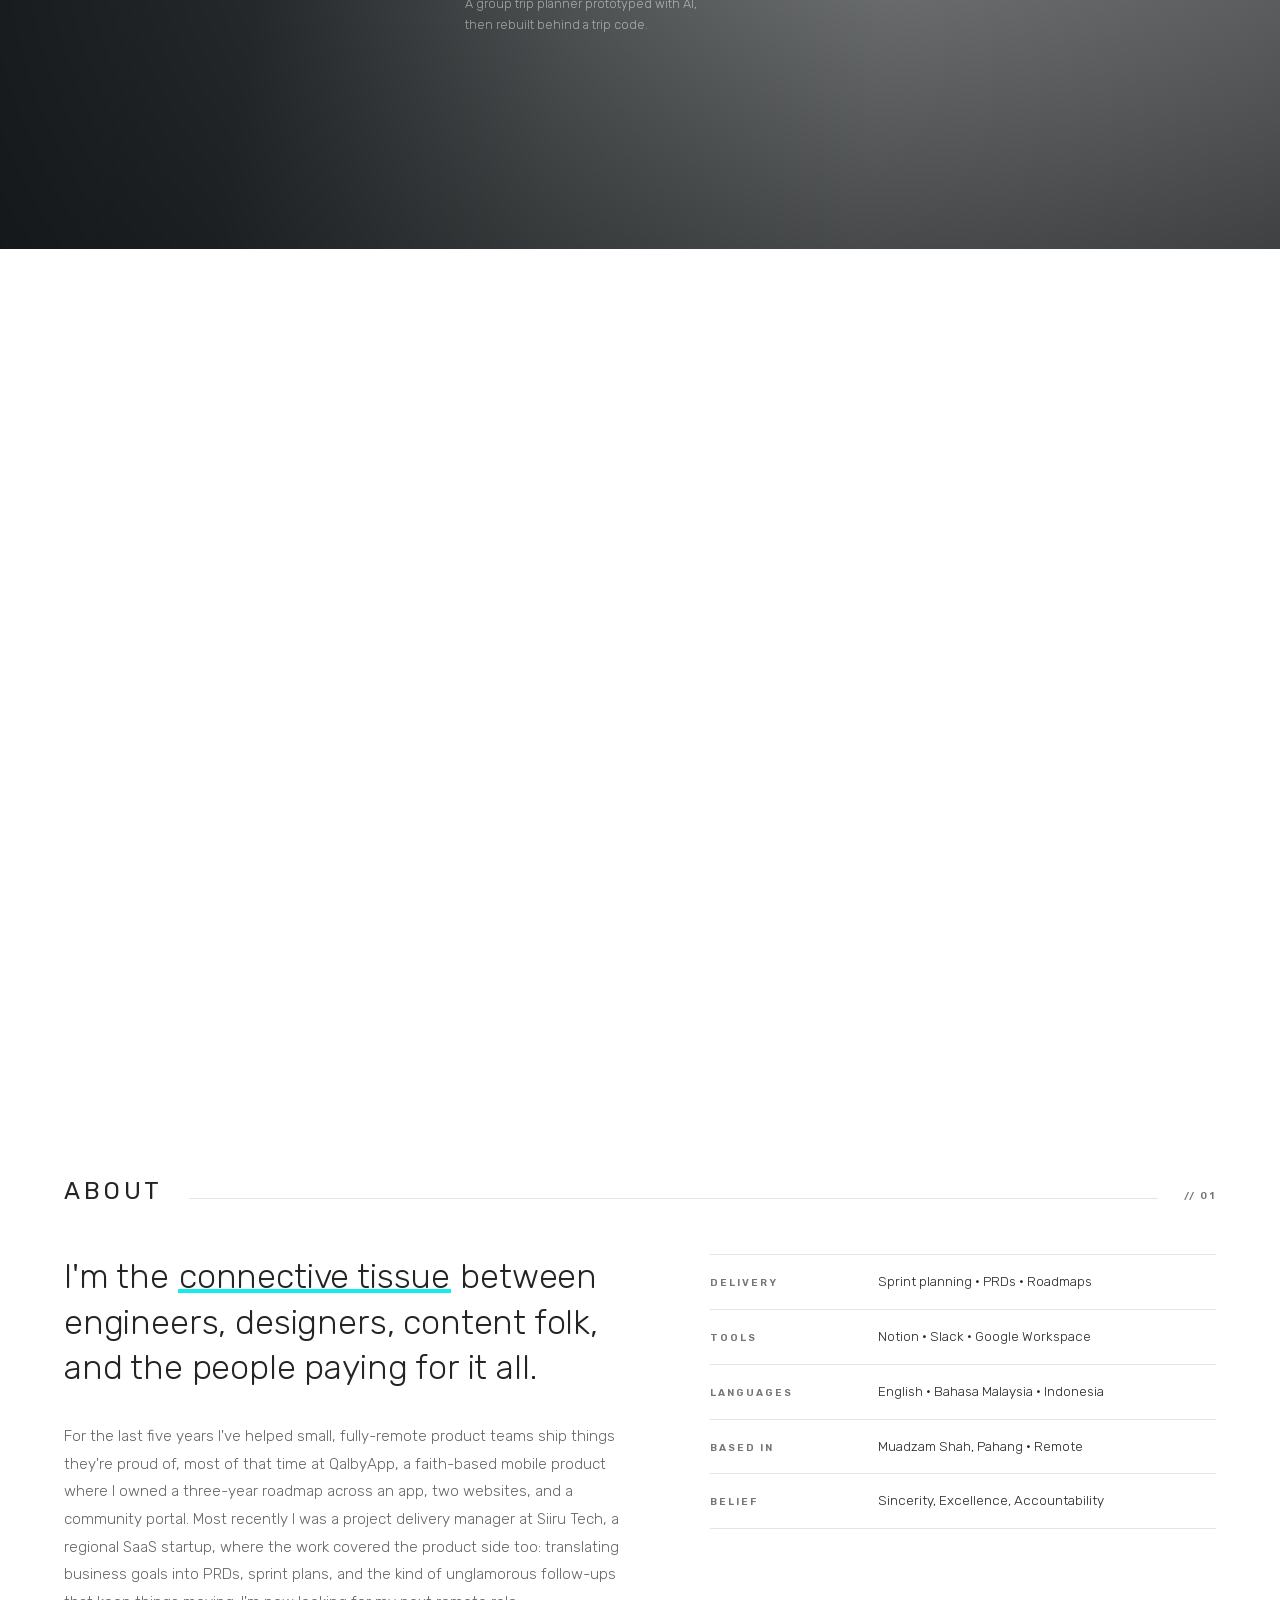
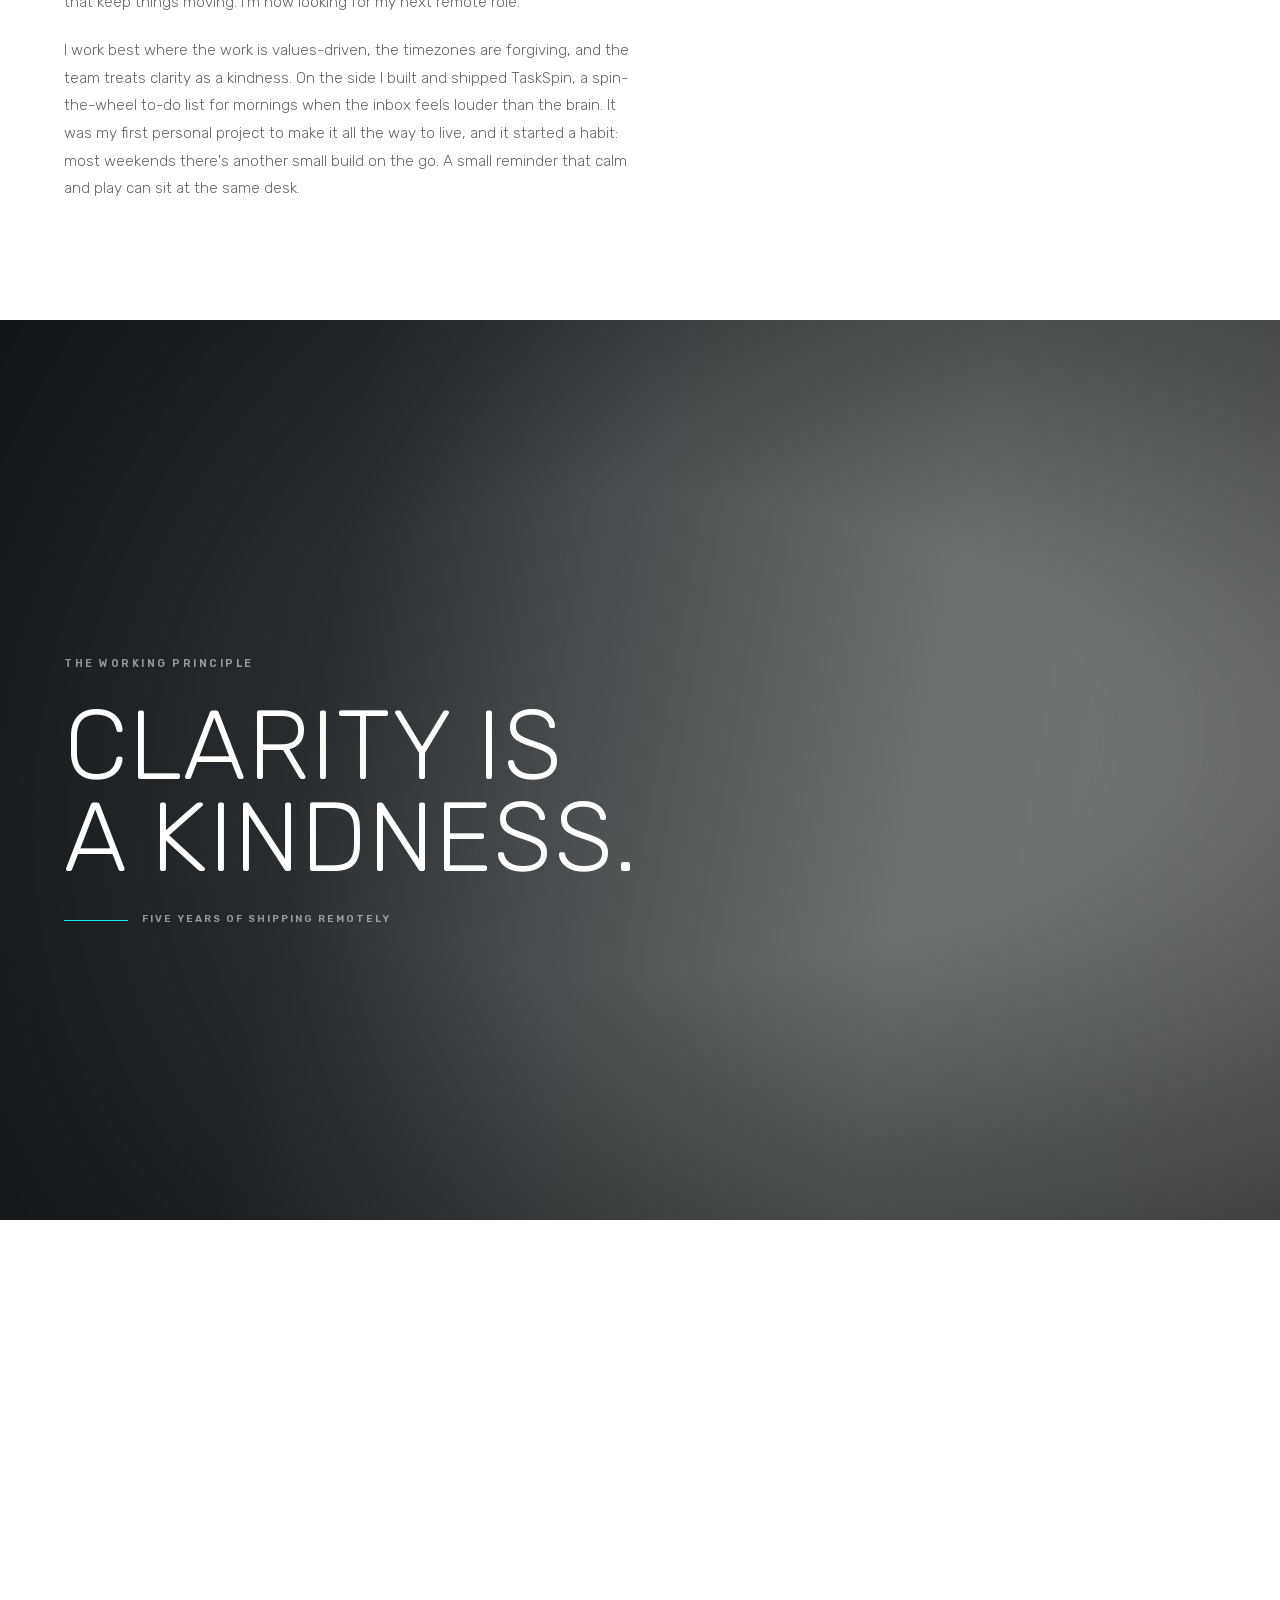
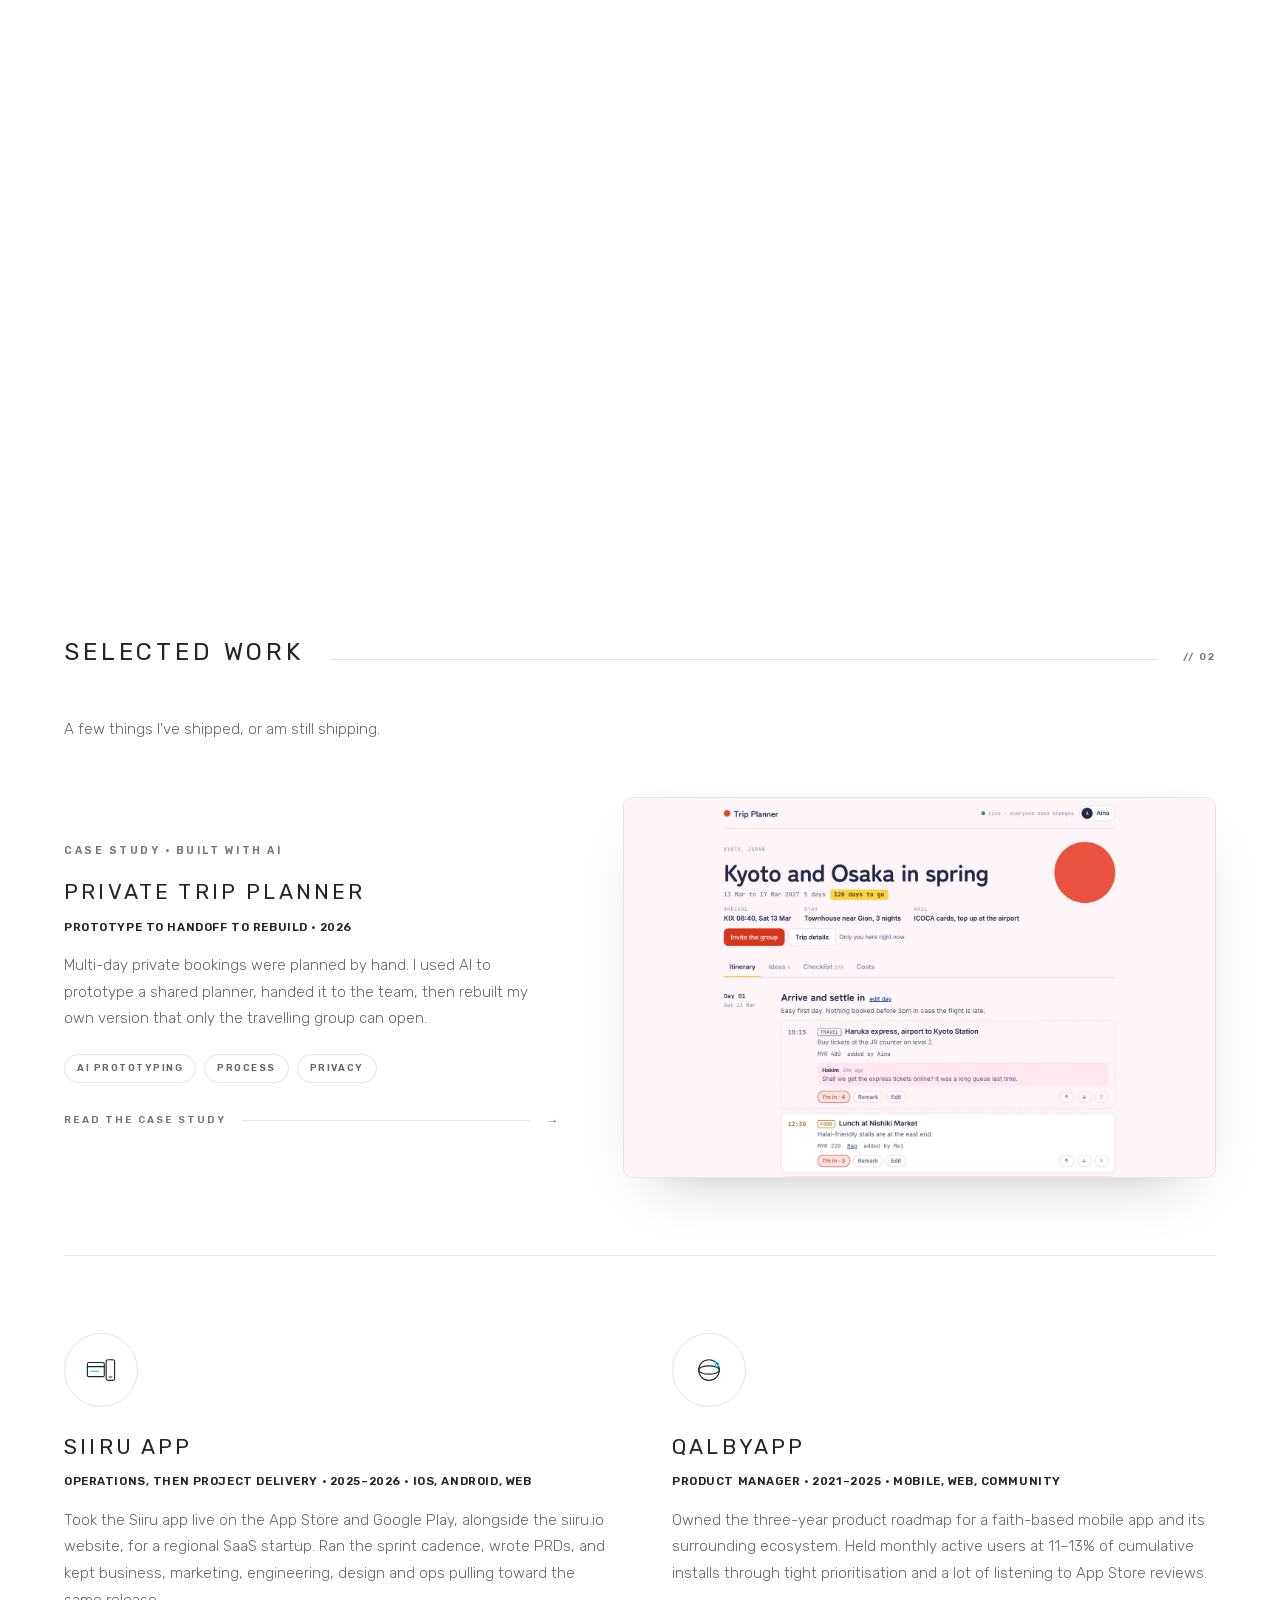
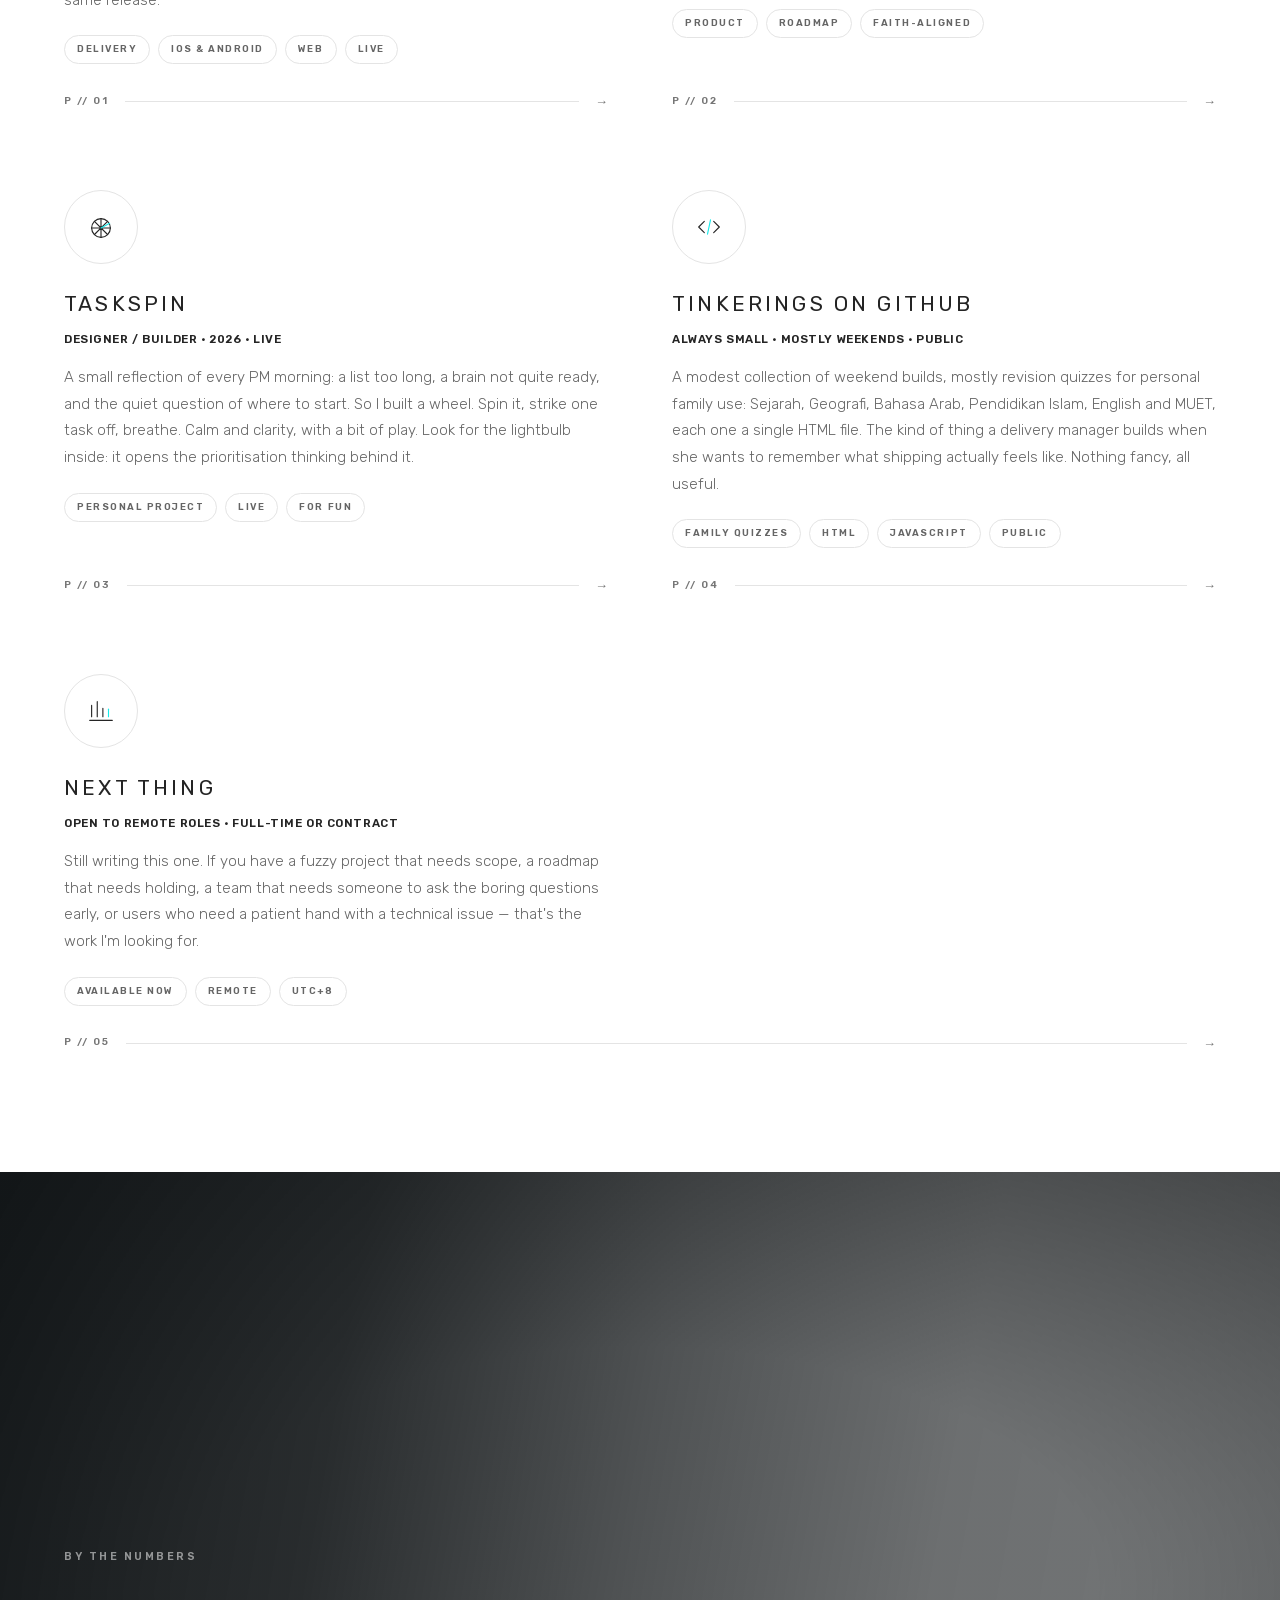
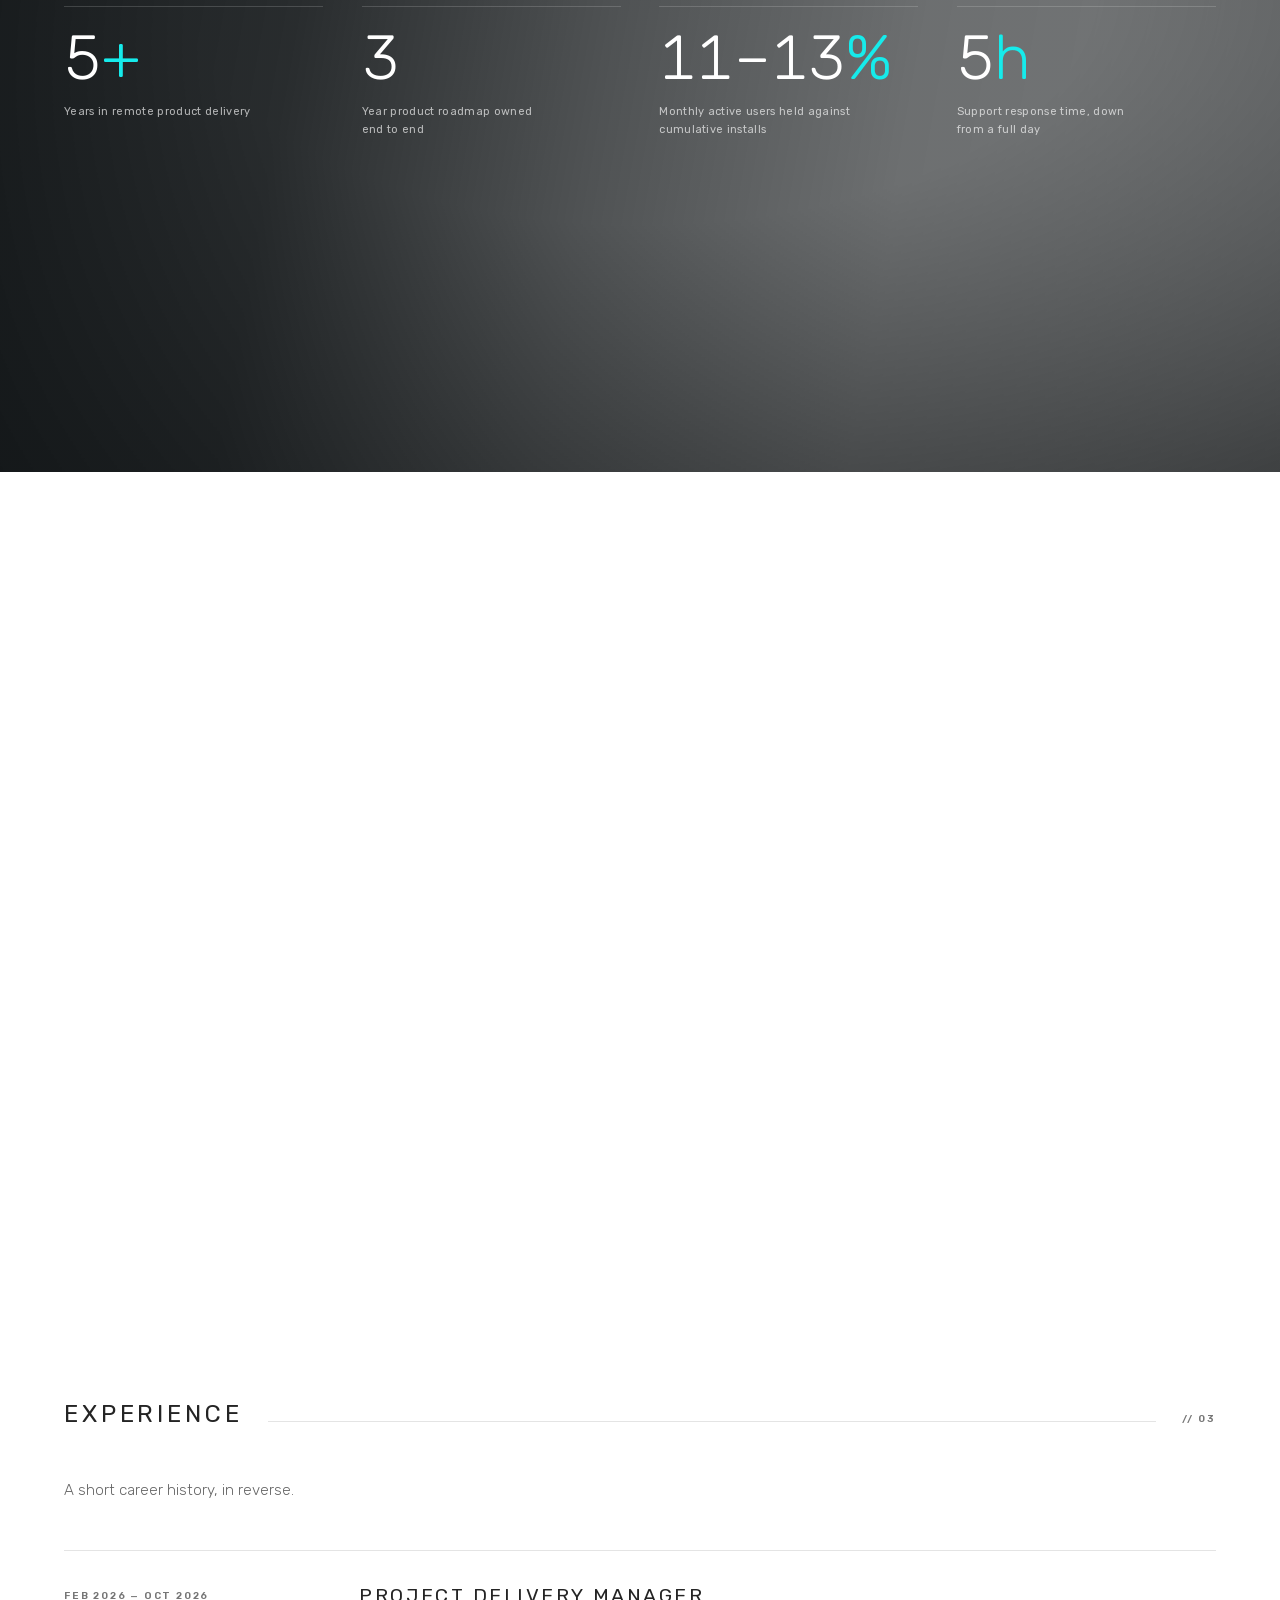
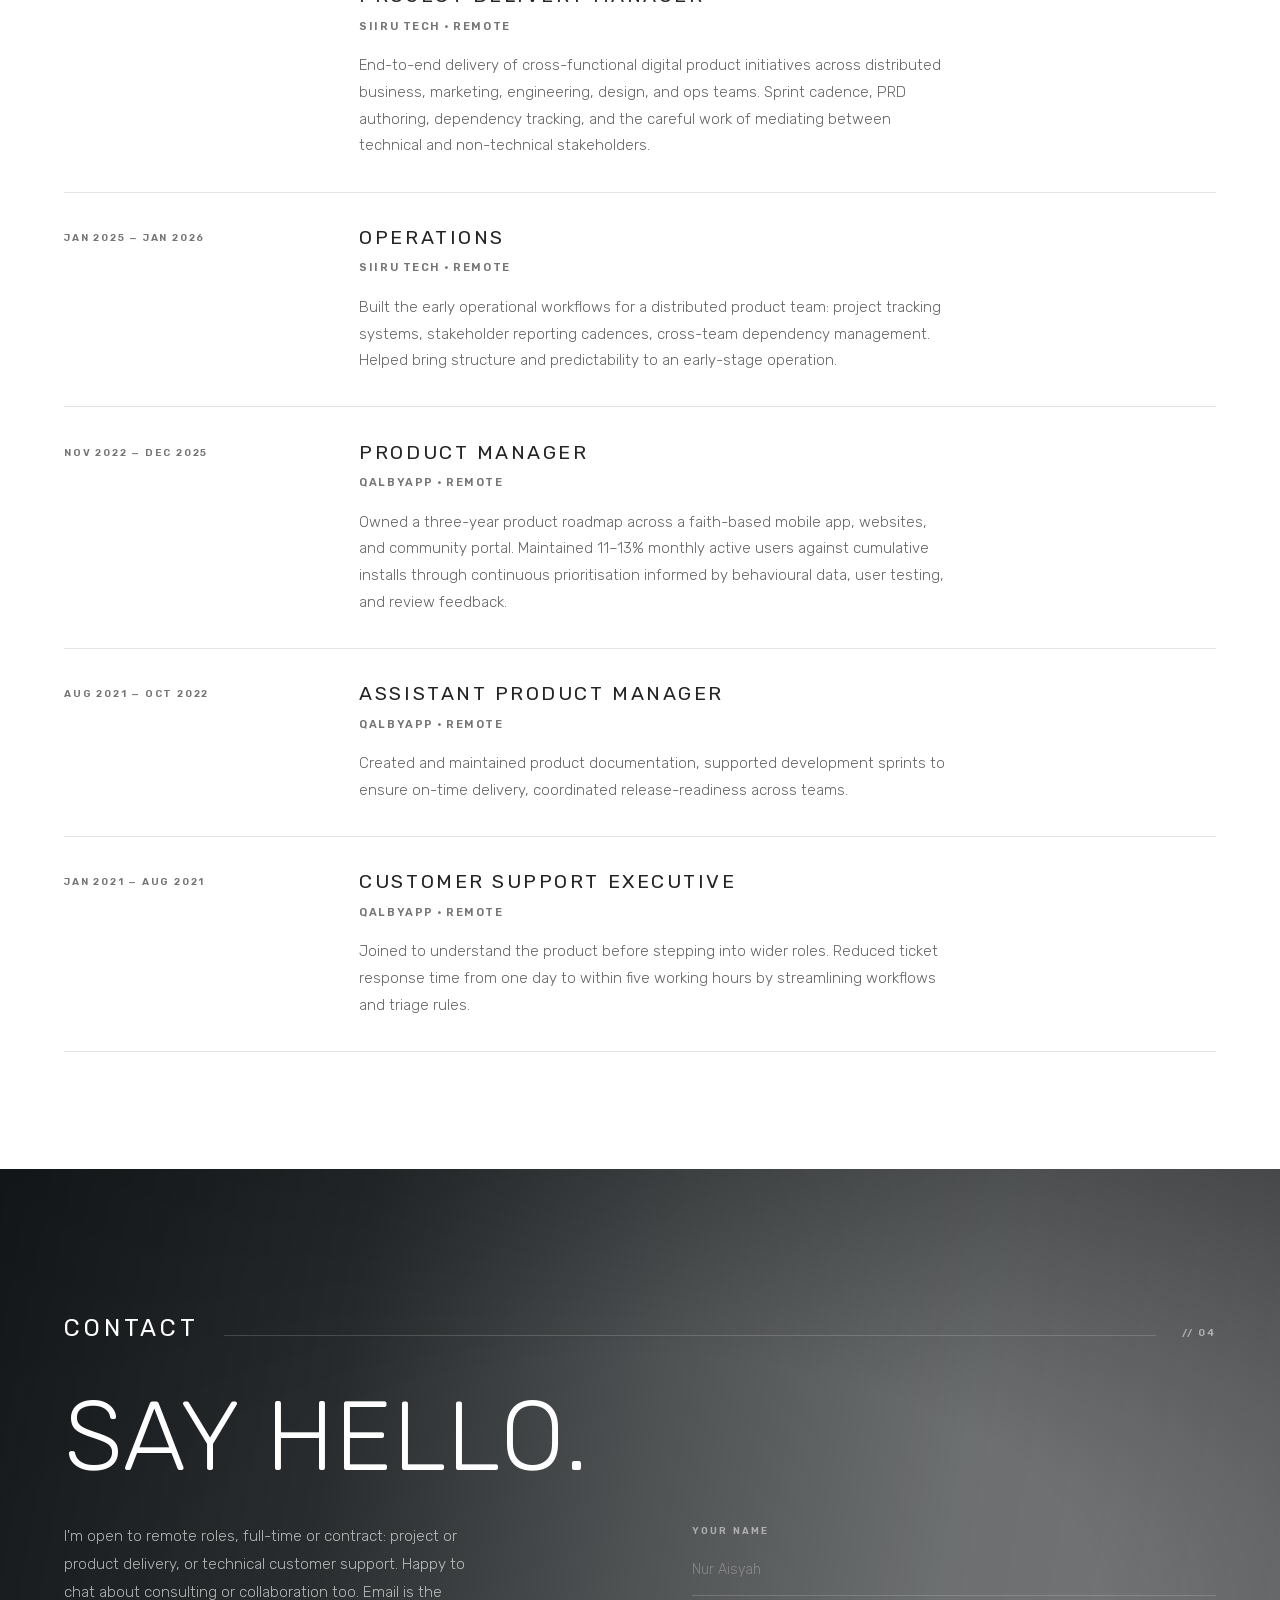
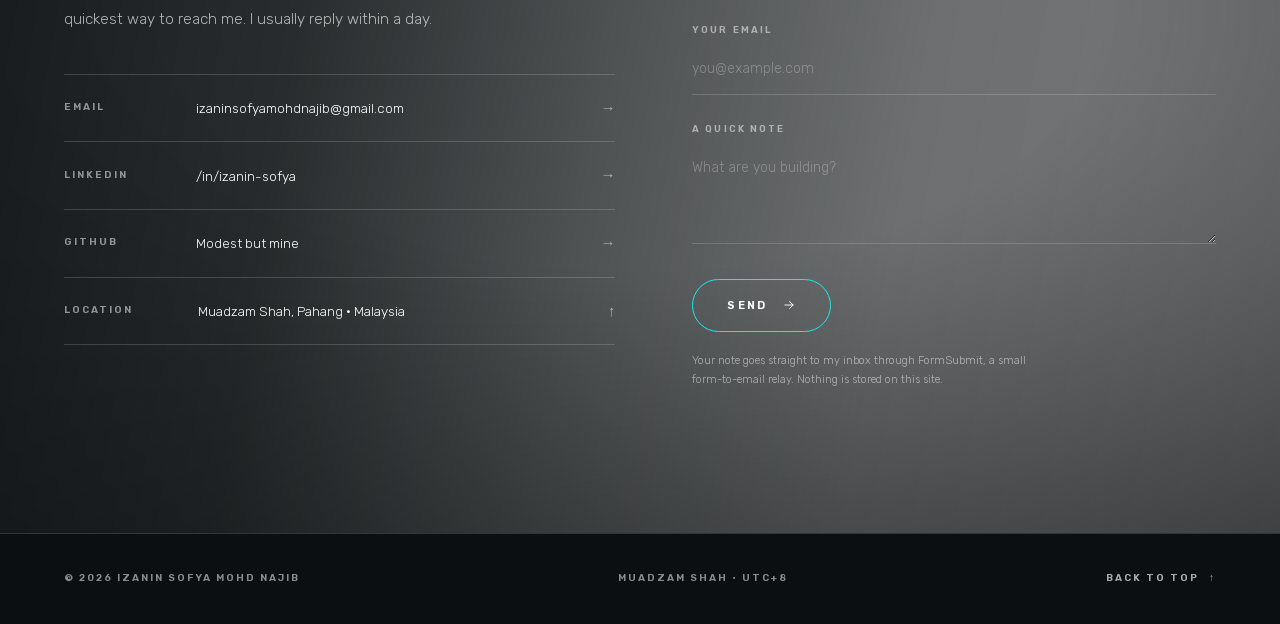
==== commit b378c37b: "DRAFT: point the portfolio's TaskSpin card at the story Adds one sentence to the TaskSpin card: "Loo" ====
--- a/index.html
+++ b/index.html
@@ -1552,7 +1552,8 @@
         <p class="card-body body">
           A small reflection of every PM morning: a list too long, a brain not quite ready, and
           the quiet question of where to start. So I built a wheel. Spin it, strike one task off,
-          breathe. Calm and clarity, with a bit of play.
+          breathe. Calm and clarity, with a bit of play. Look for the lightbulb inside: it opens
+          the prioritisation thinking behind it.
         </p>
         <ul class="tags"><li>Personal project</li><li>Live</li><li>For fun</li></ul>
         <div class="card-foot">
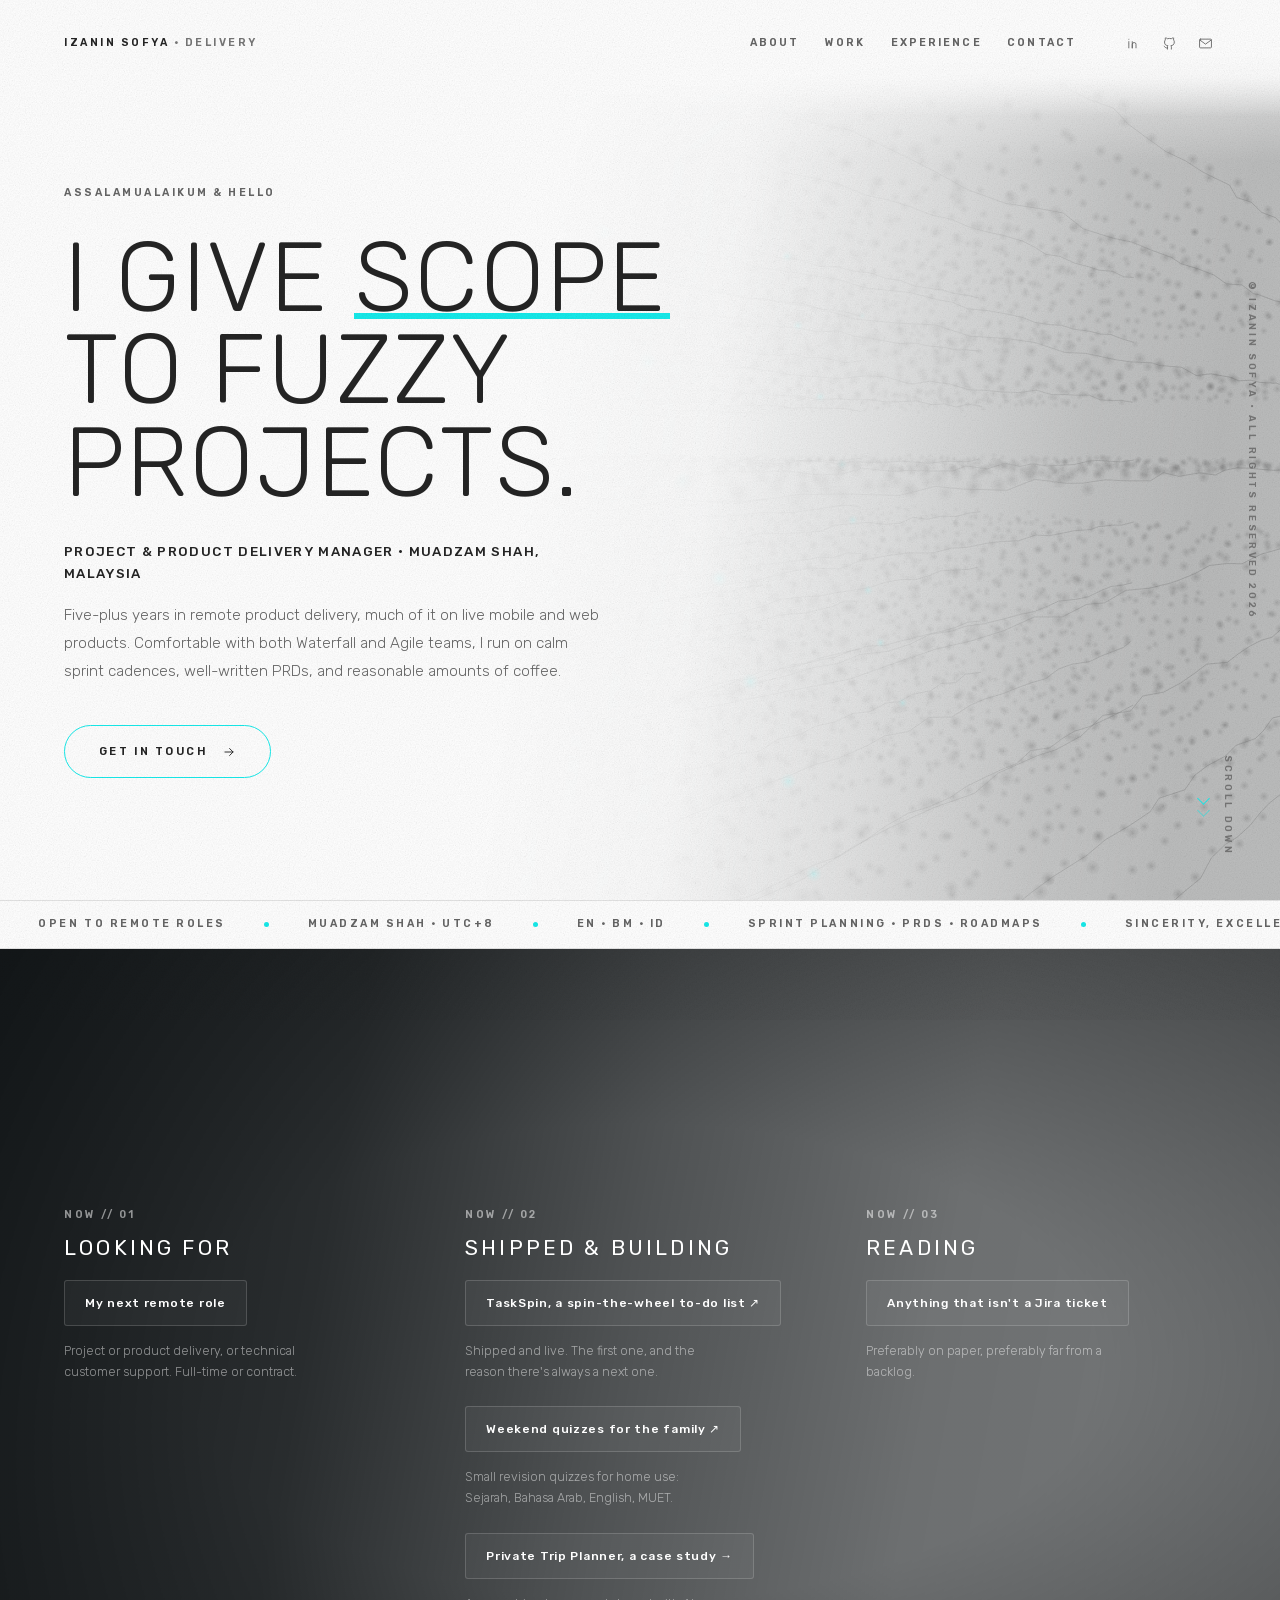
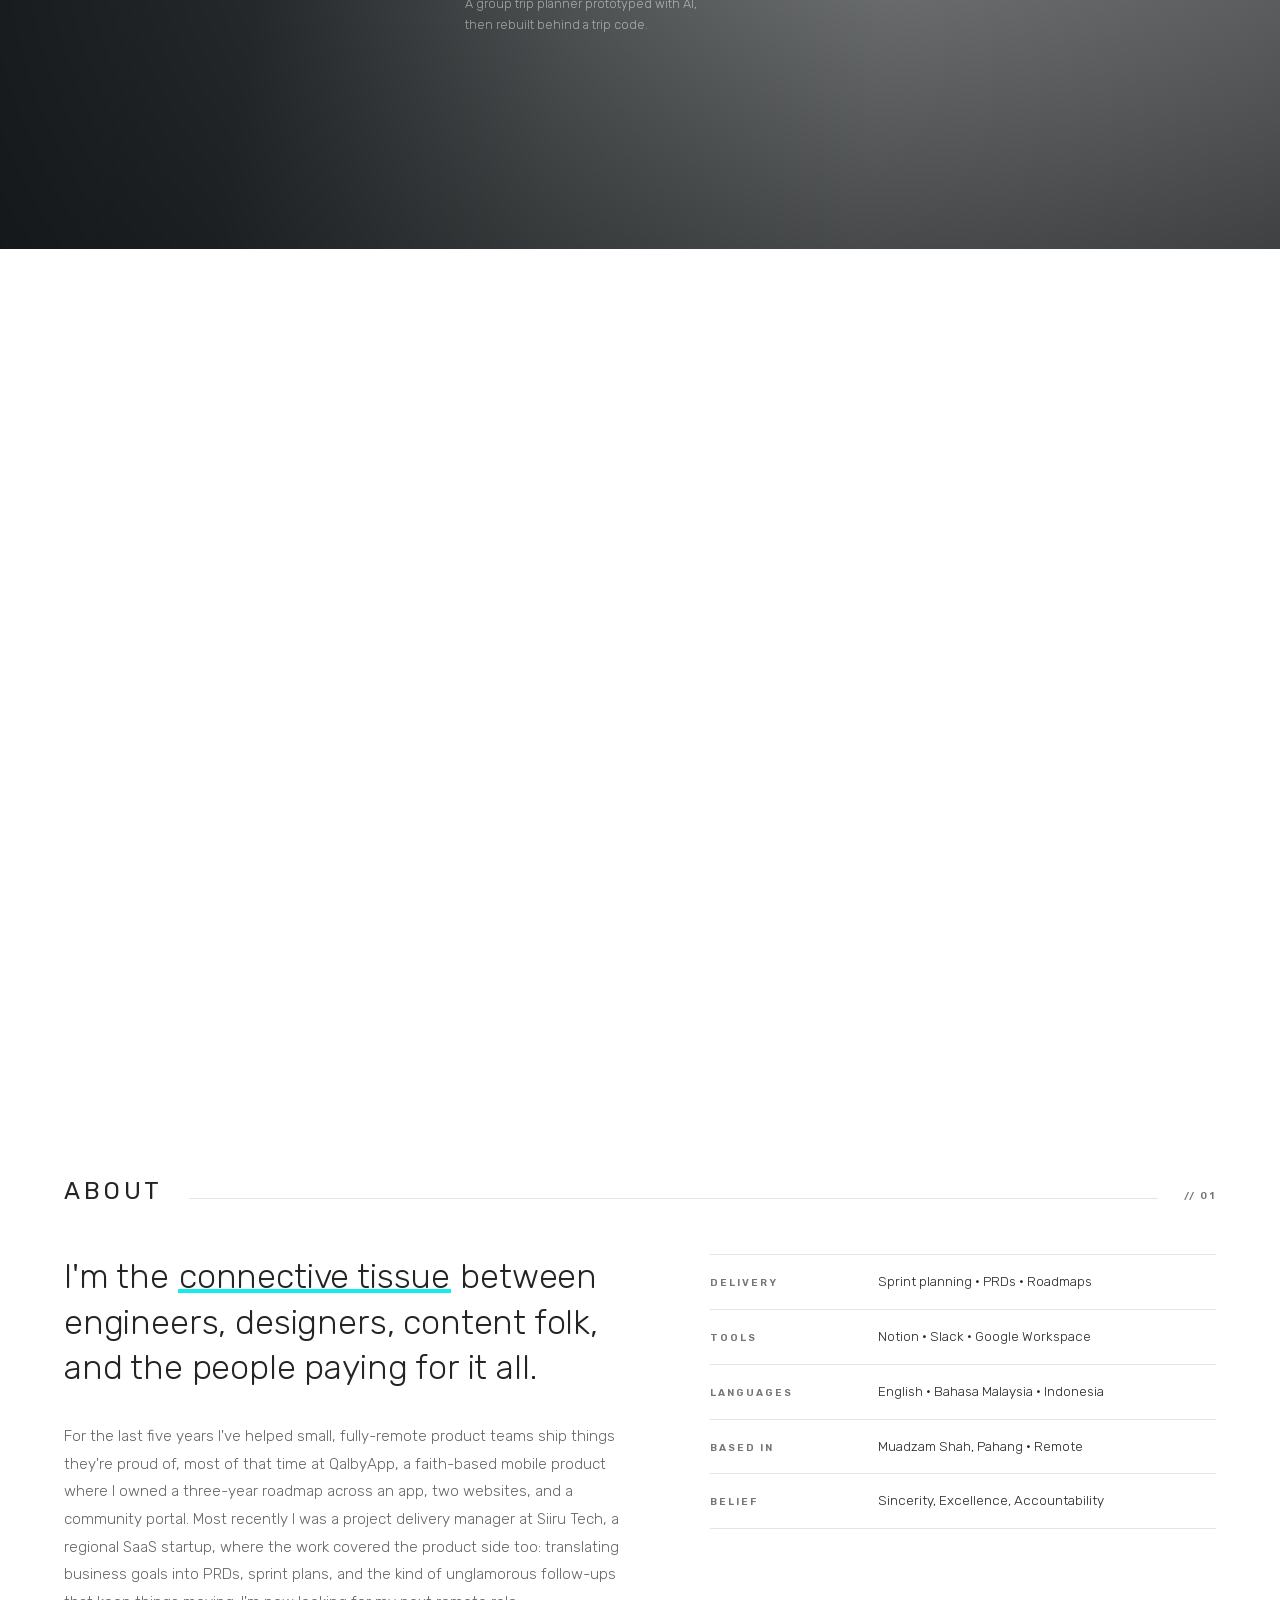
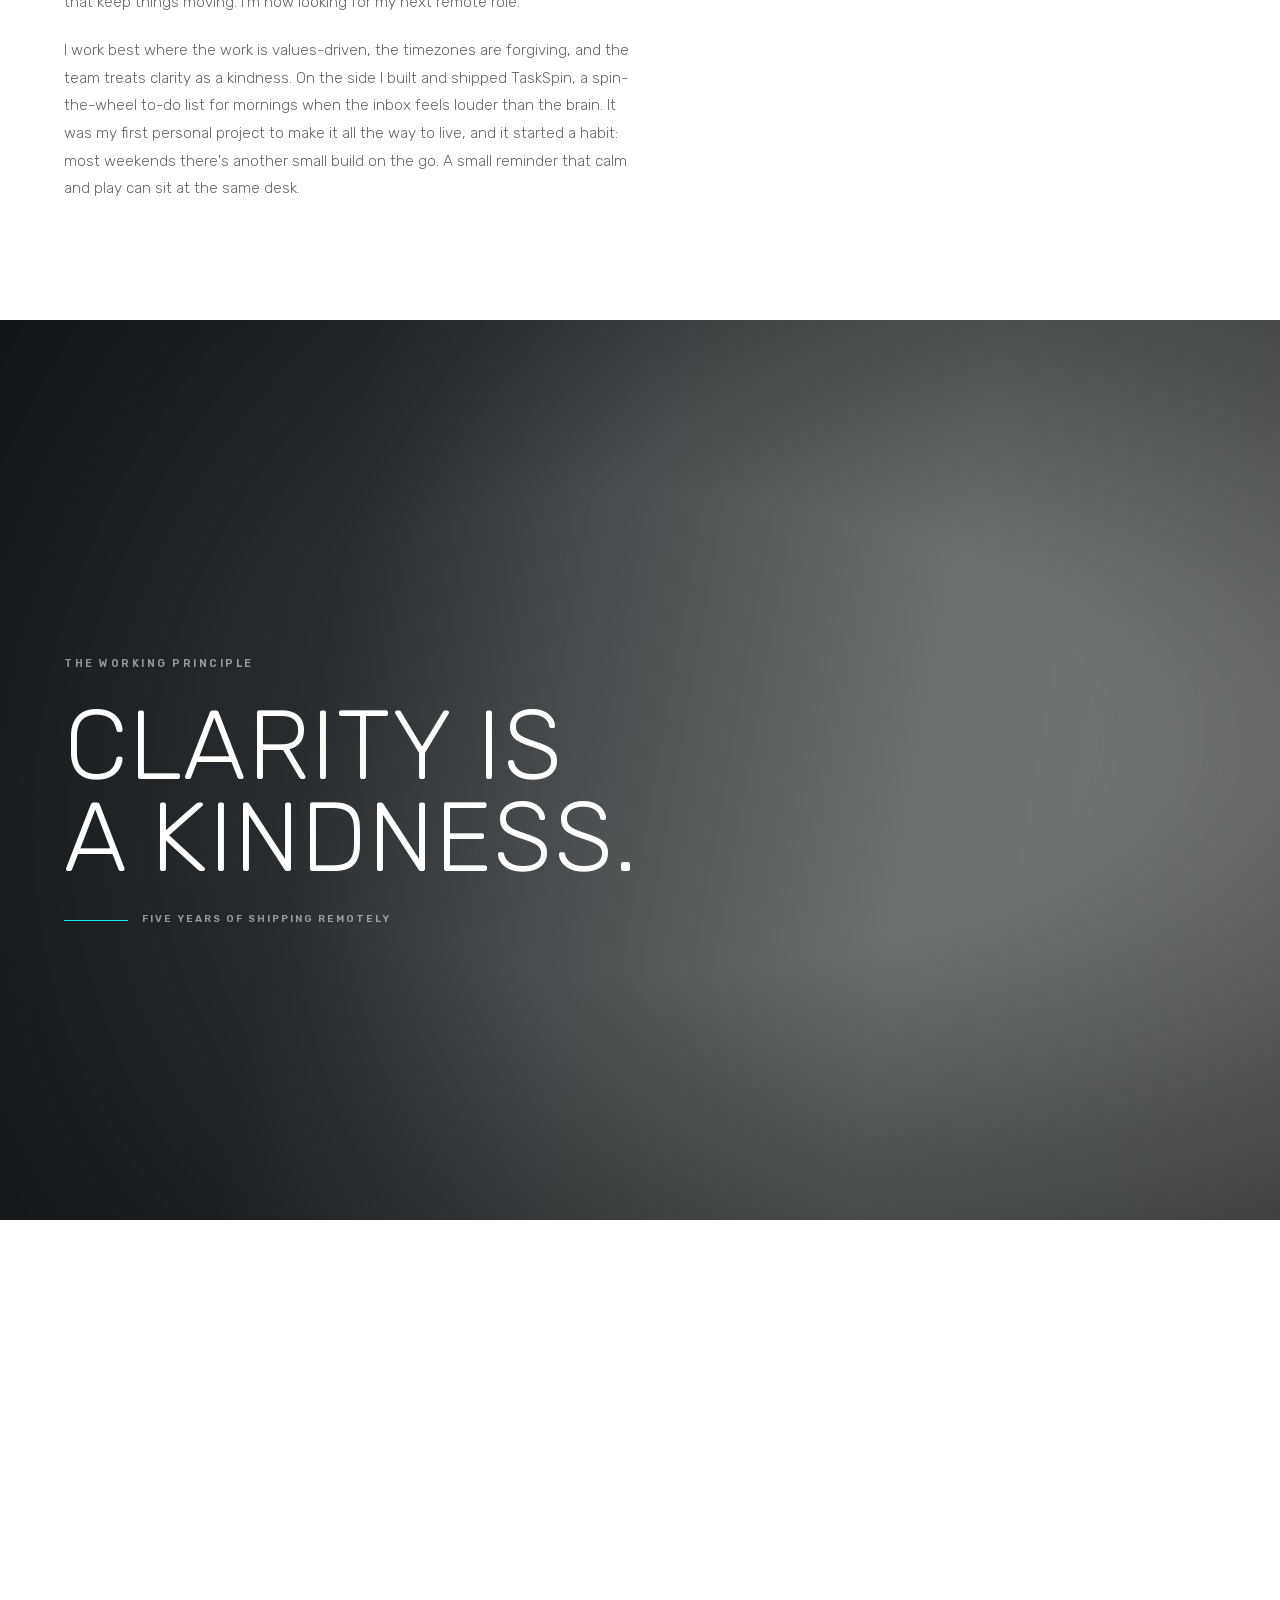
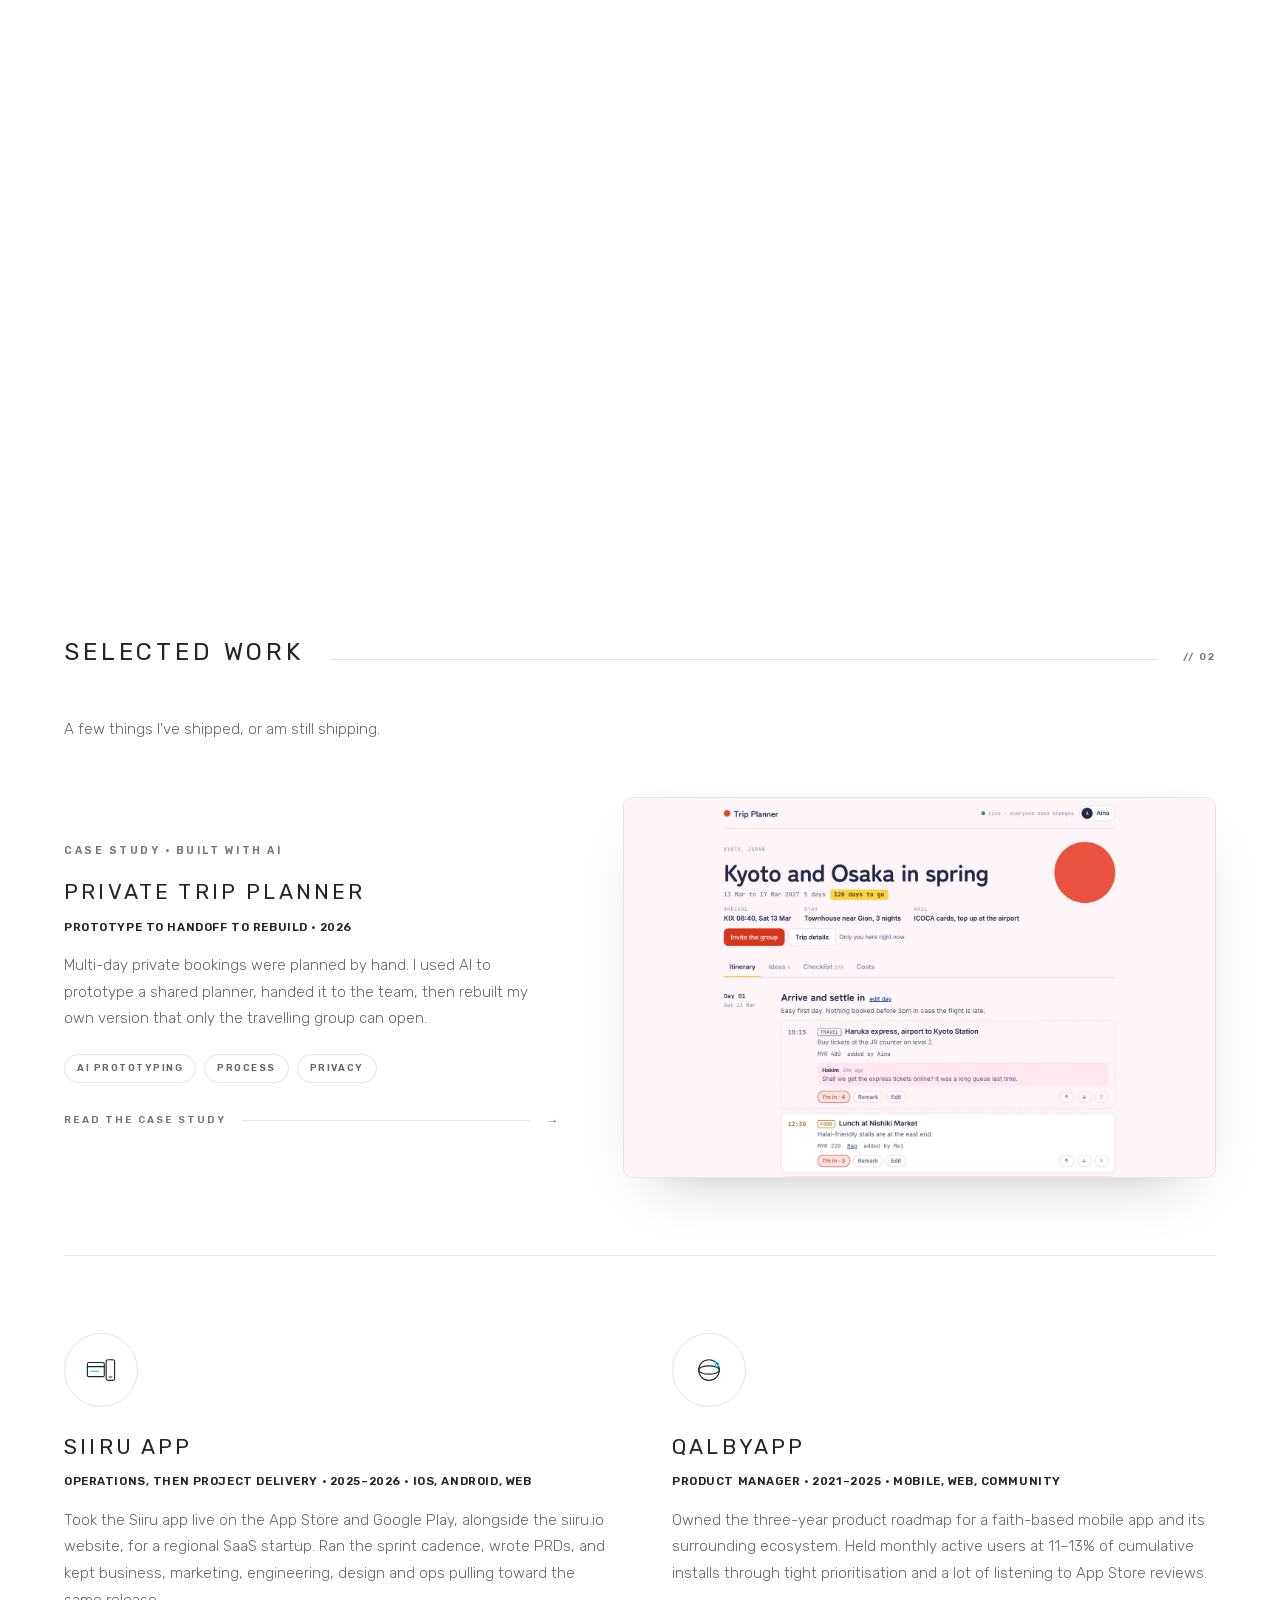
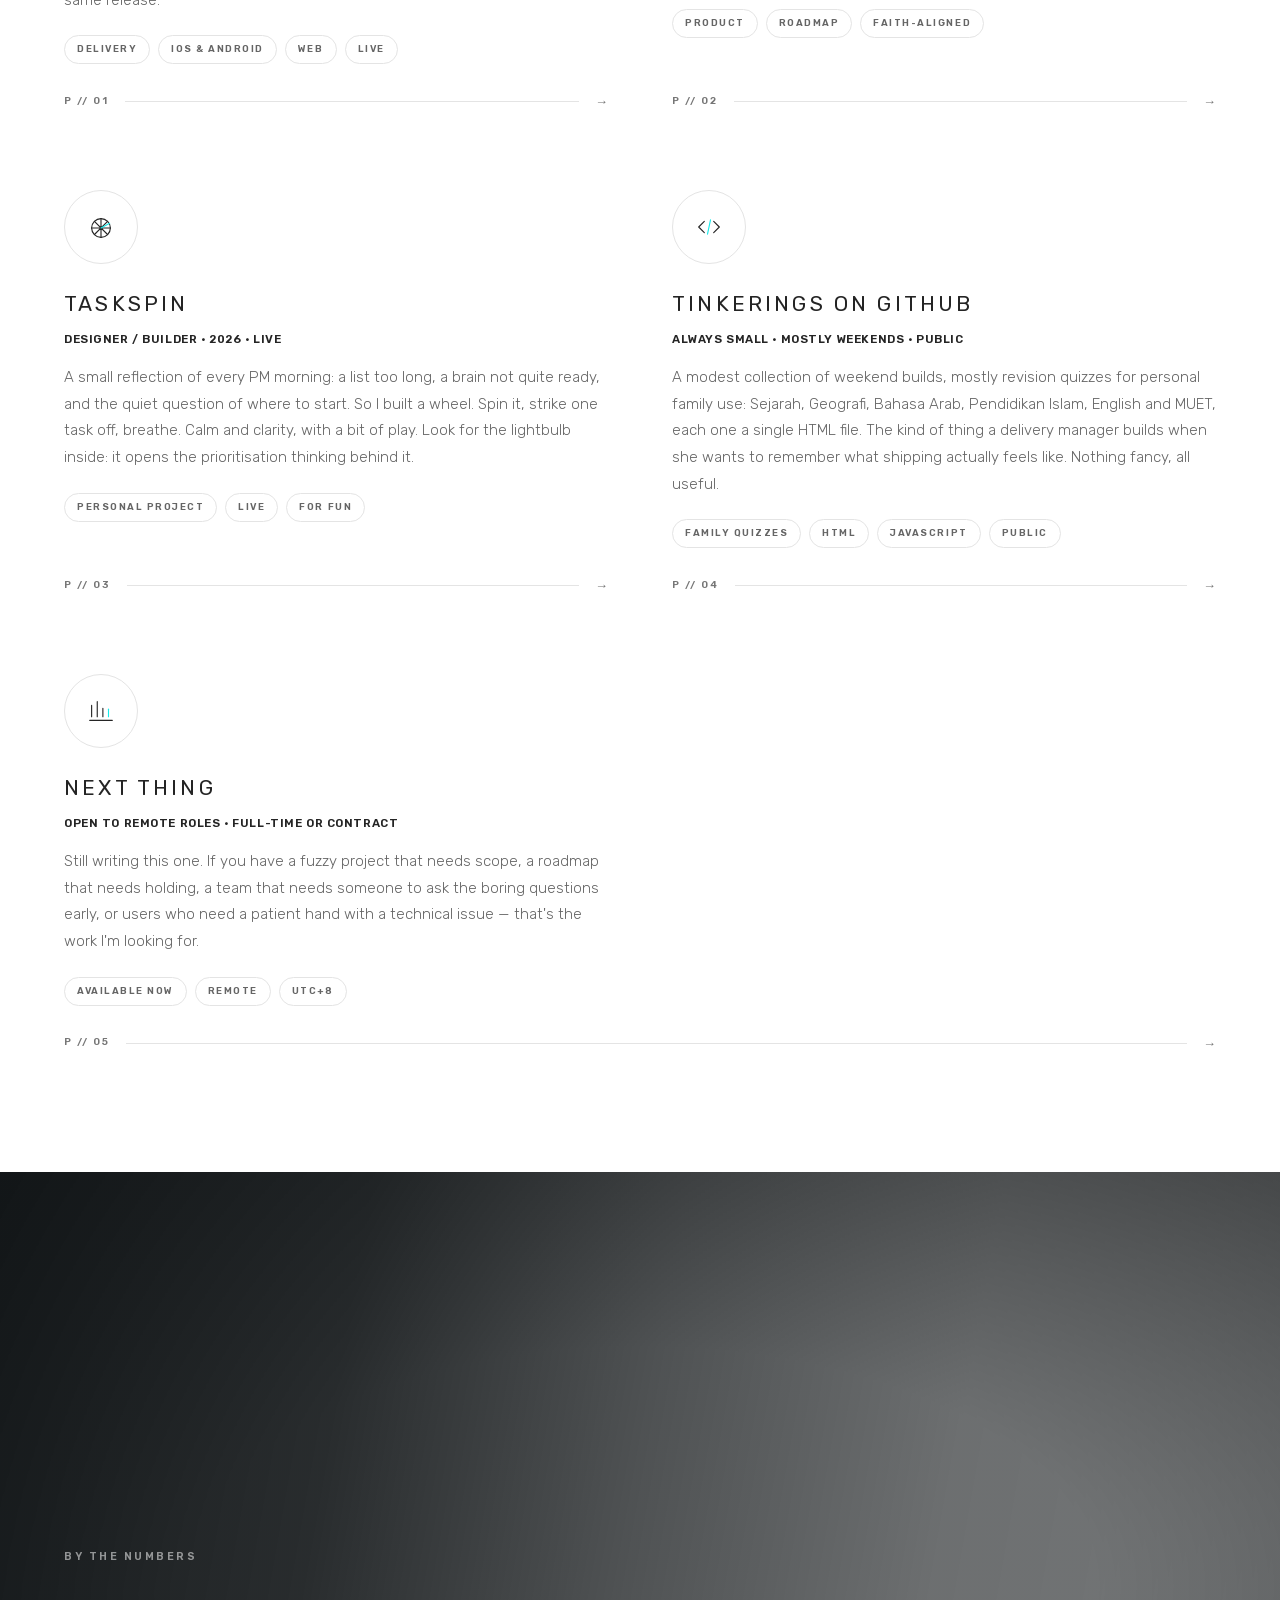
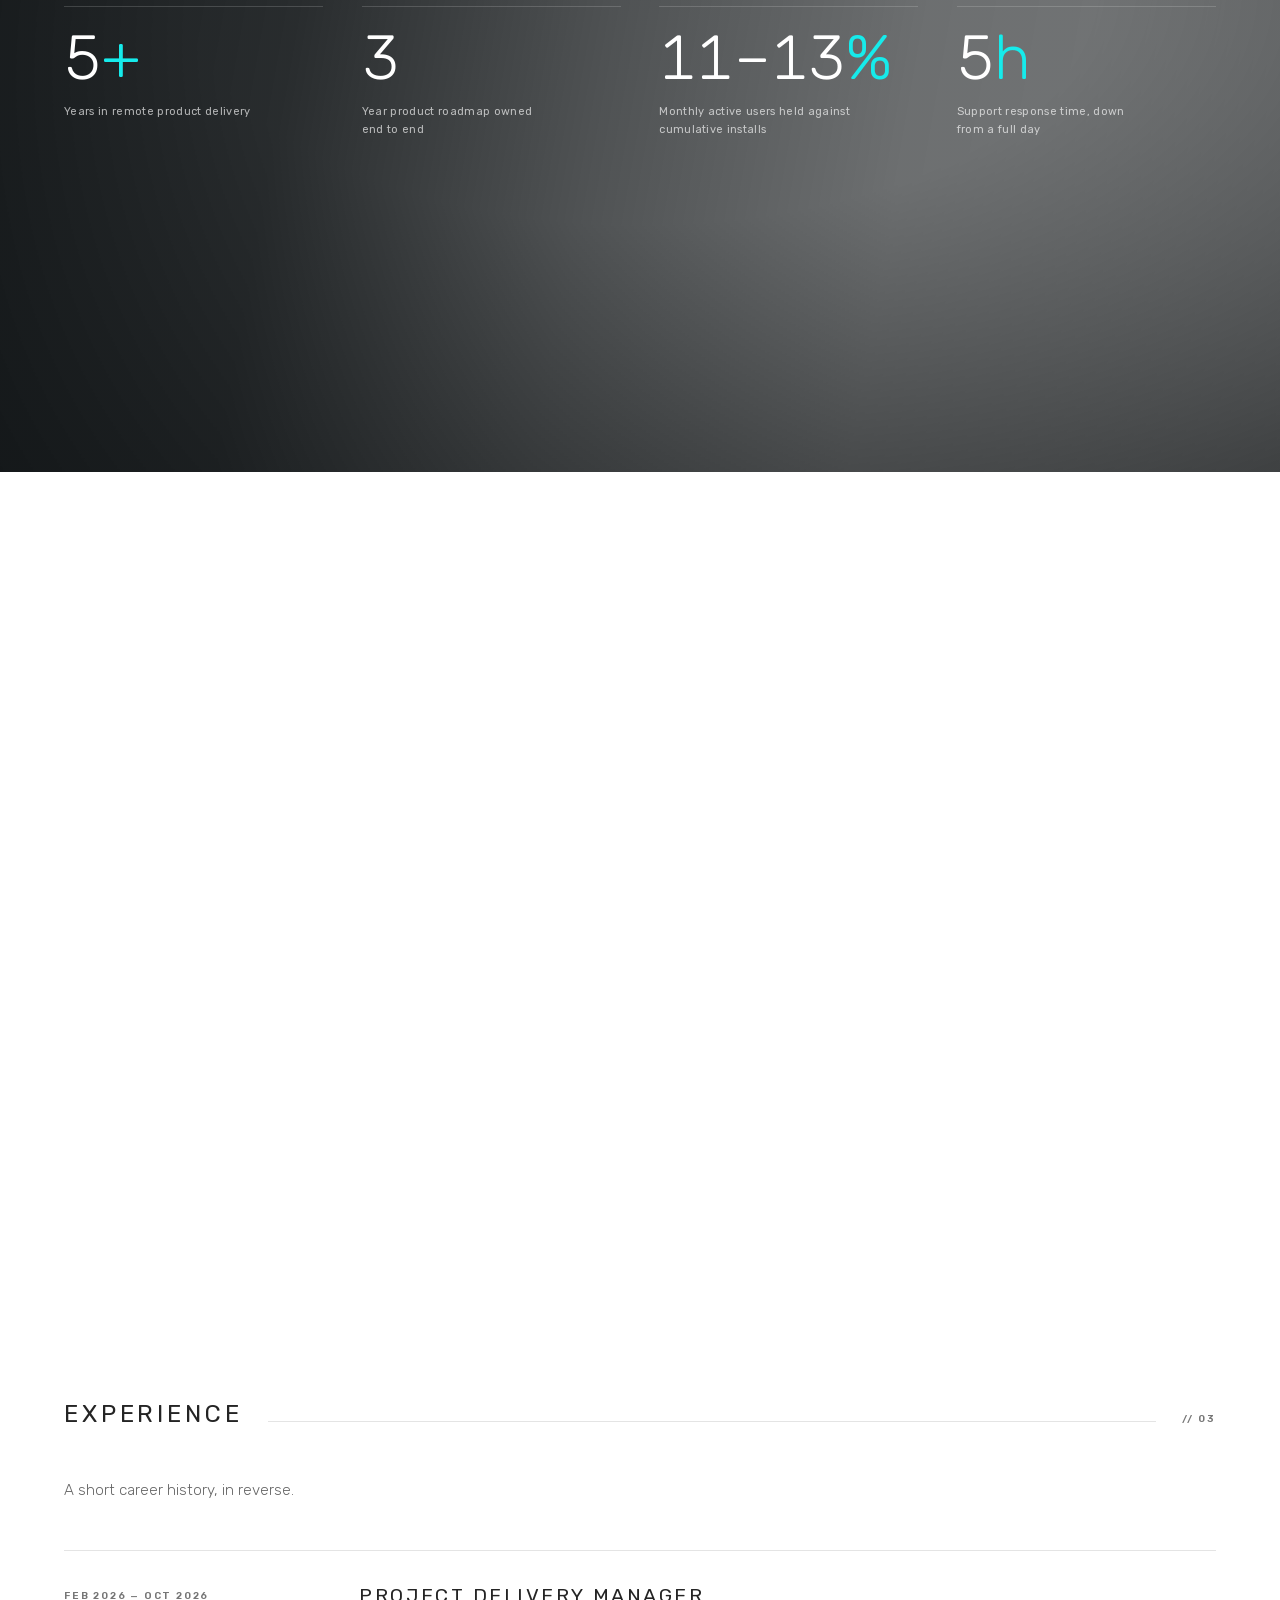
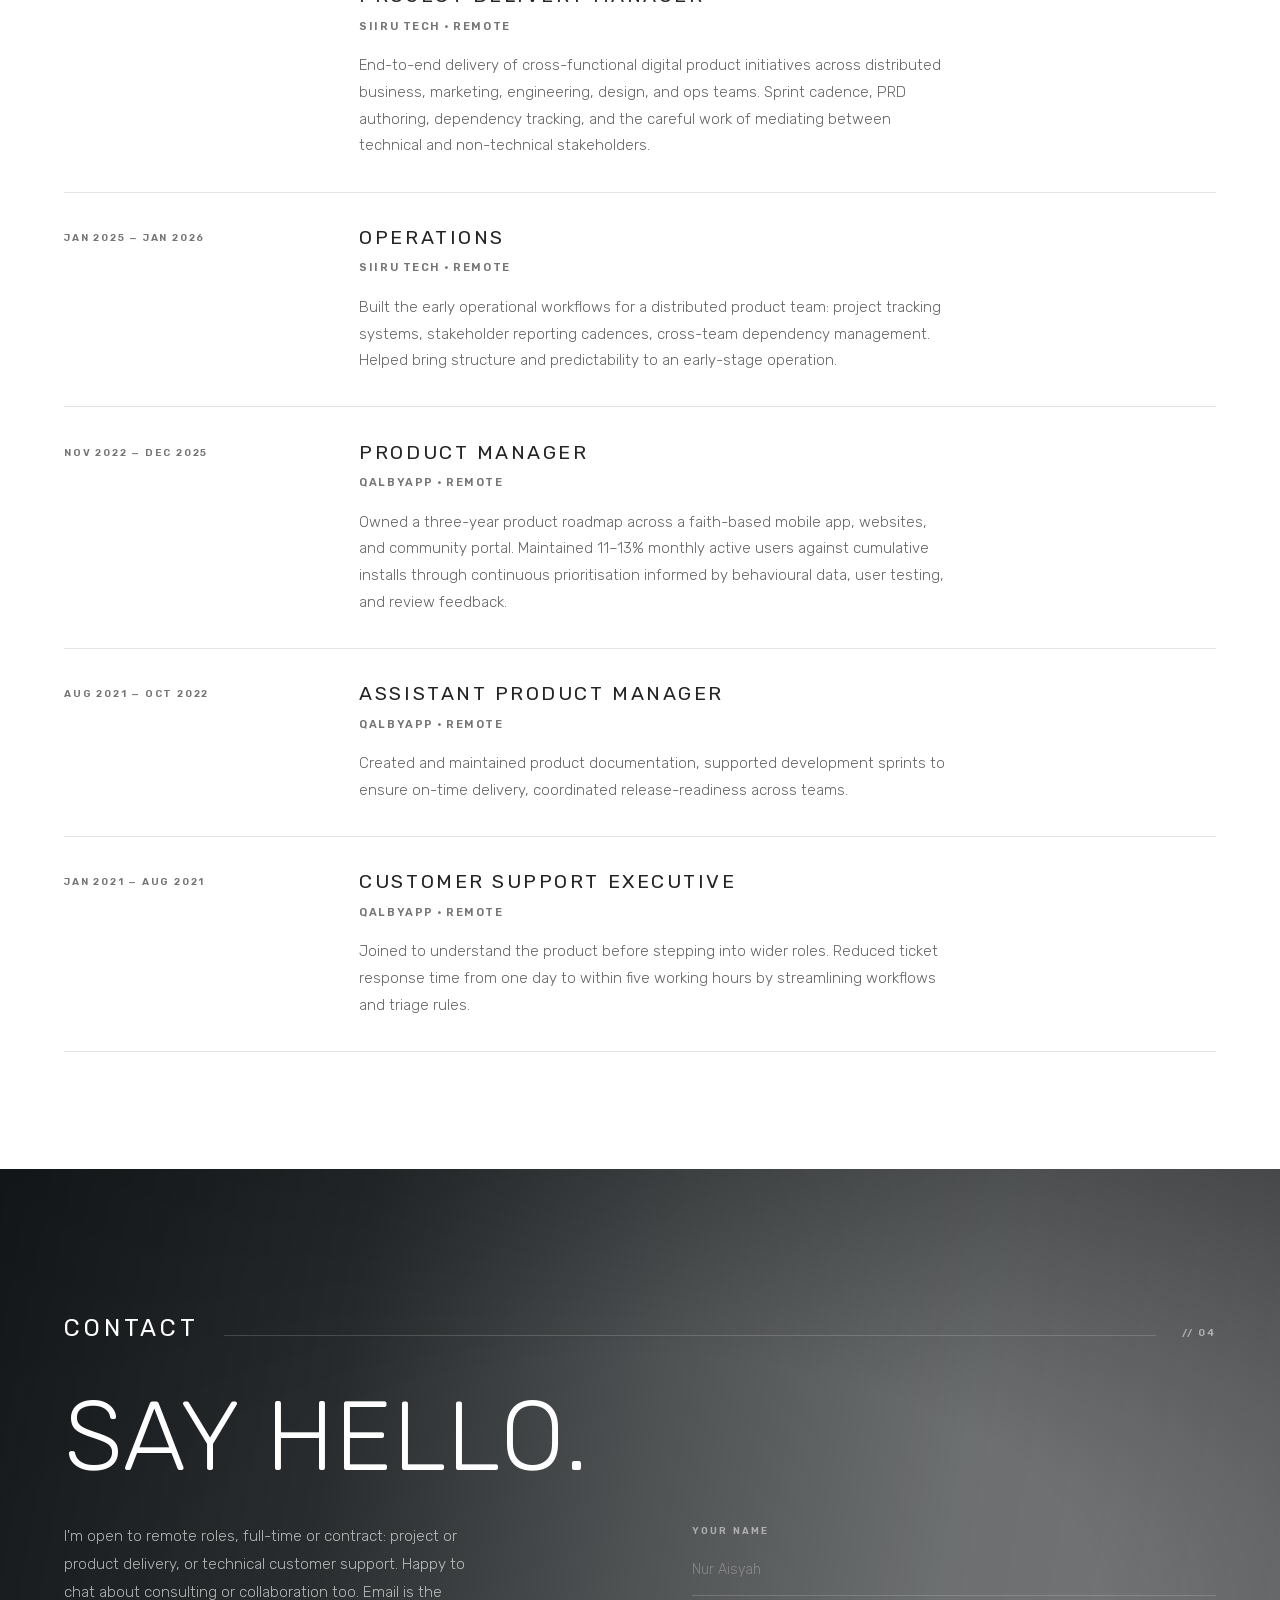
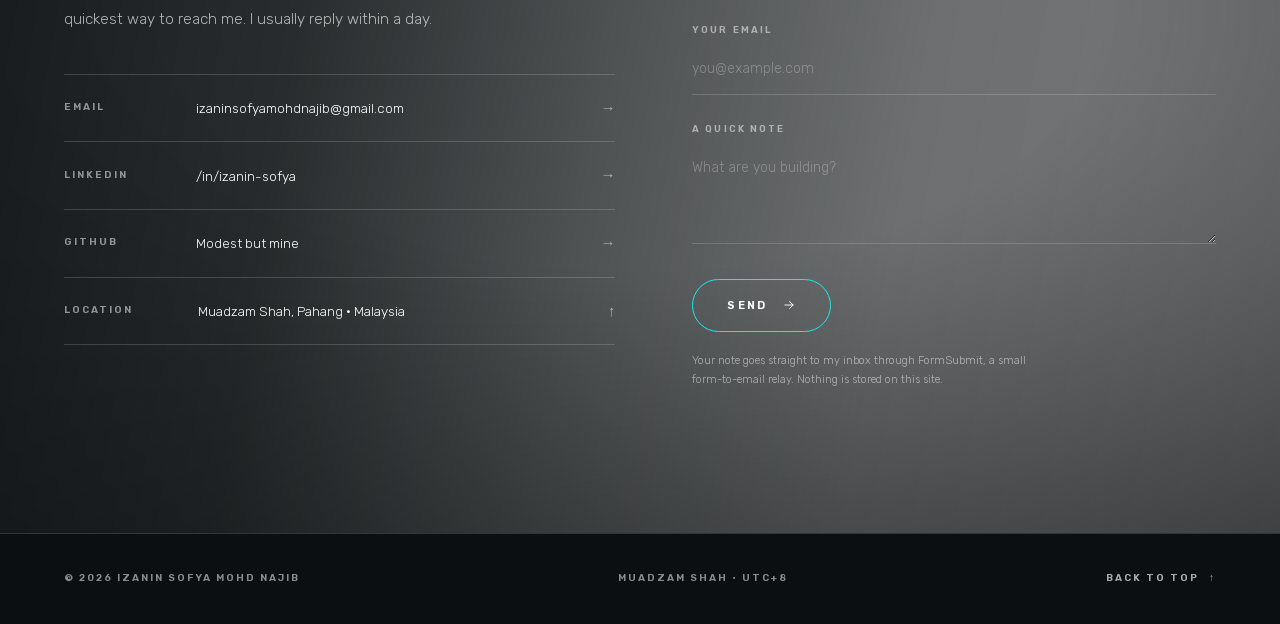
==== commit 1783c5cb: "Show every Now note on phones, unpinning the section where it won't fit On real phones the notes und" ====
--- a/index.html
+++ b/index.html
@@ -809,18 +809,24 @@
 .now-note{margin-top:14px;font-size:12.5px;font-weight:300;color:var(--night-ink-3);line-height:1.7;max-width:30ch}
 /* a second keycap in the same column (Building) */
 .now-note + .keycap{margin-top:24px}
-/* short phones: the stacked column must still fit inside the pinned 100svh */
-/* raised from 760px when the third Shipped & building item was added */
+/* phones: tighter spacing for the stacked column. Every note stays visible at every height. */
 @media (max-width:820px) and (max-height:900px){
   .now-grid{gap:20px}
   .now-item .h3{margin:6px 0 12px}
   .now-item .keycap{padding:11px 18px}
   .now-note{margin-top:9px}
   .now-note + .keycap{margin-top:14px}
-  .now-extra{display:none}
-}
-/* very short phones: drop the notes so three keycaps still clear the header */
-@media (max-width:820px) and (max-height:700px){.now-note{display:none}.now-item .keycap + .keycap{margin-top:10px}}
+}
+/* Phones too short to hold the whole Now column on one screen: let that section scroll
+   like any other instead of pinning it, so nothing has to be hidden. The scene stays
+   behind it; taller phones, tablets and desktop keep the pinned hold. */
+@media (max-width:820px) and (max-height:840px){
+  .pin-sec.now-sec{height:auto!important}
+  .pin-sec.now-sec .pin{
+    position:relative; height:auto; min-height:100svh;
+    padding-top:clamp(72px,11vh,104px); padding-bottom:56px;
+  }
+}
 
 /* pull quote */
 .quote{max-width:min(980px,100%)}
@@ -1362,7 +1368,7 @@
 </div>
 
 <!-- ===================== NOW (pinned over scene) ===================== -->
-<section class="pin-sec scene-sec" data-scene="night" style="height:190svh">
+<section class="pin-sec scene-sec now-sec" data-scene="night" style="height:190svh">
   <div class="pin">
     <div class="veil" aria-hidden="true"></div>
     <div class="wrap night-copy">
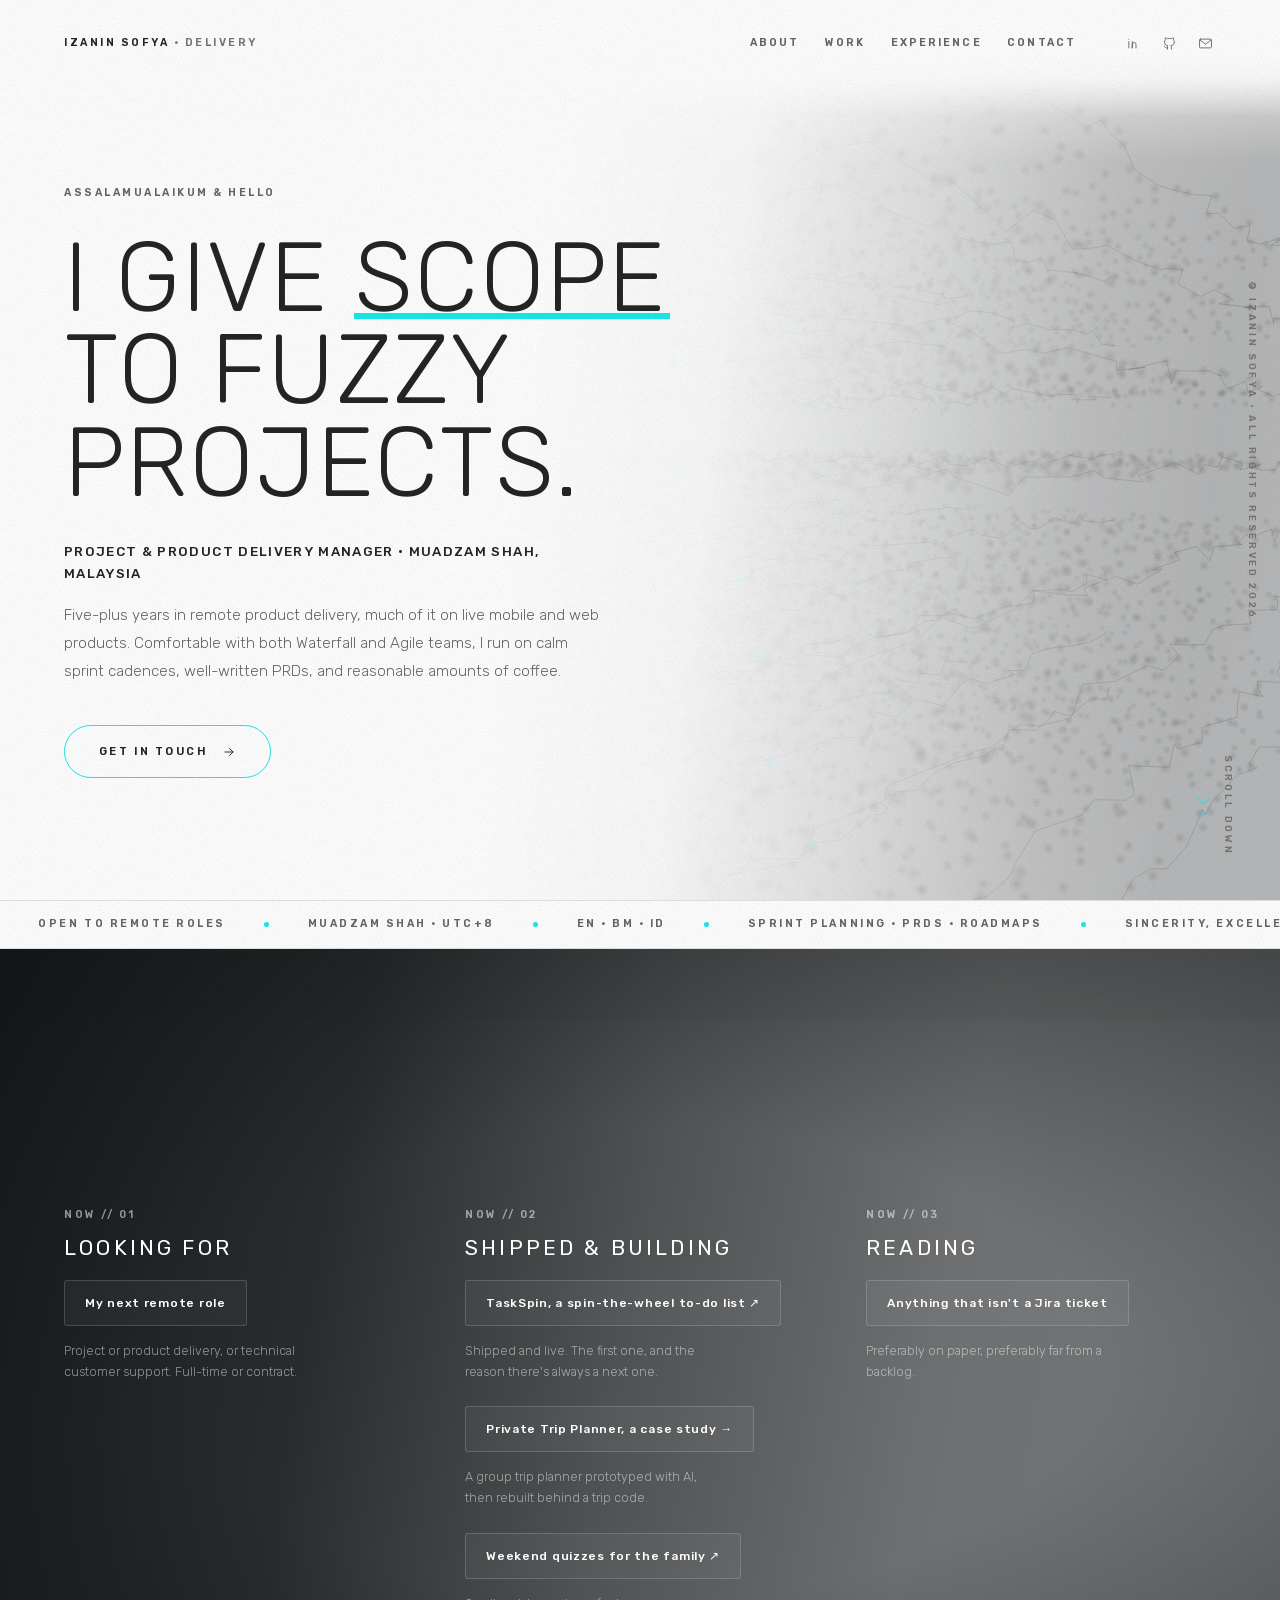
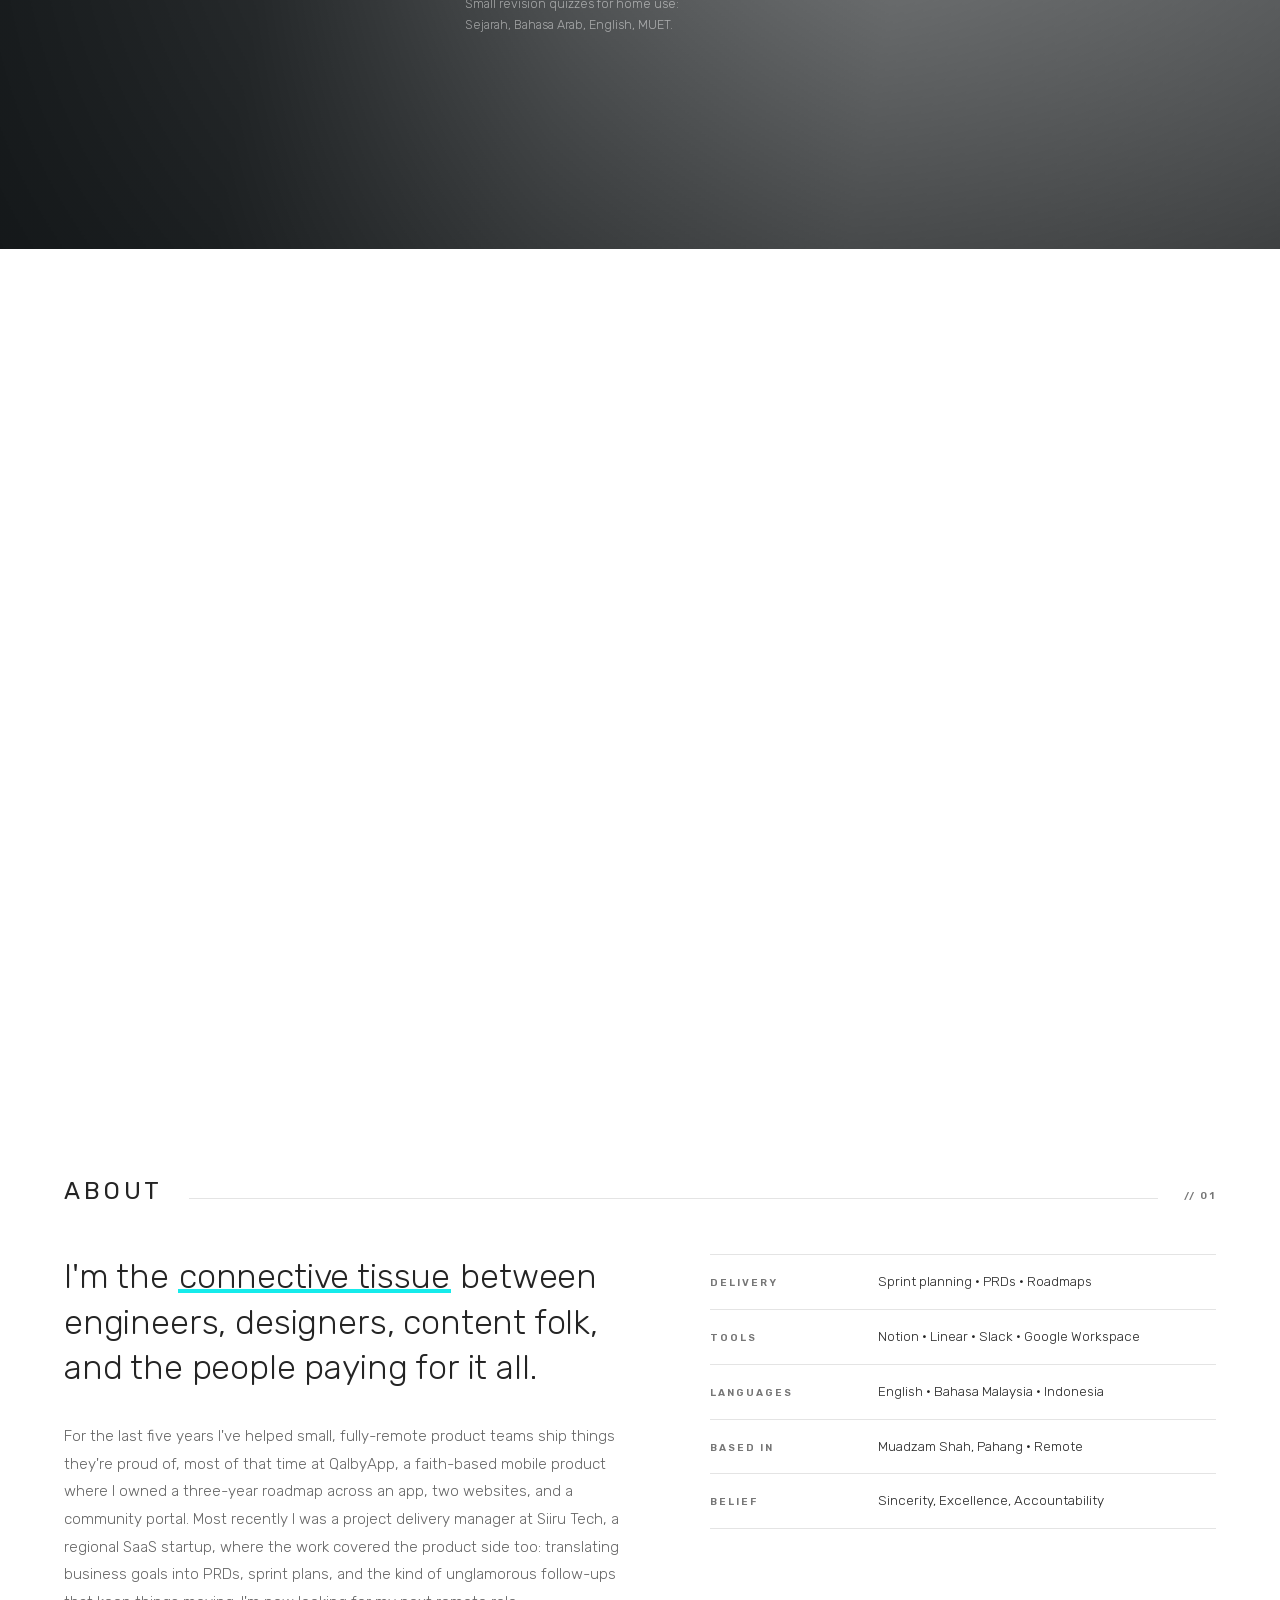
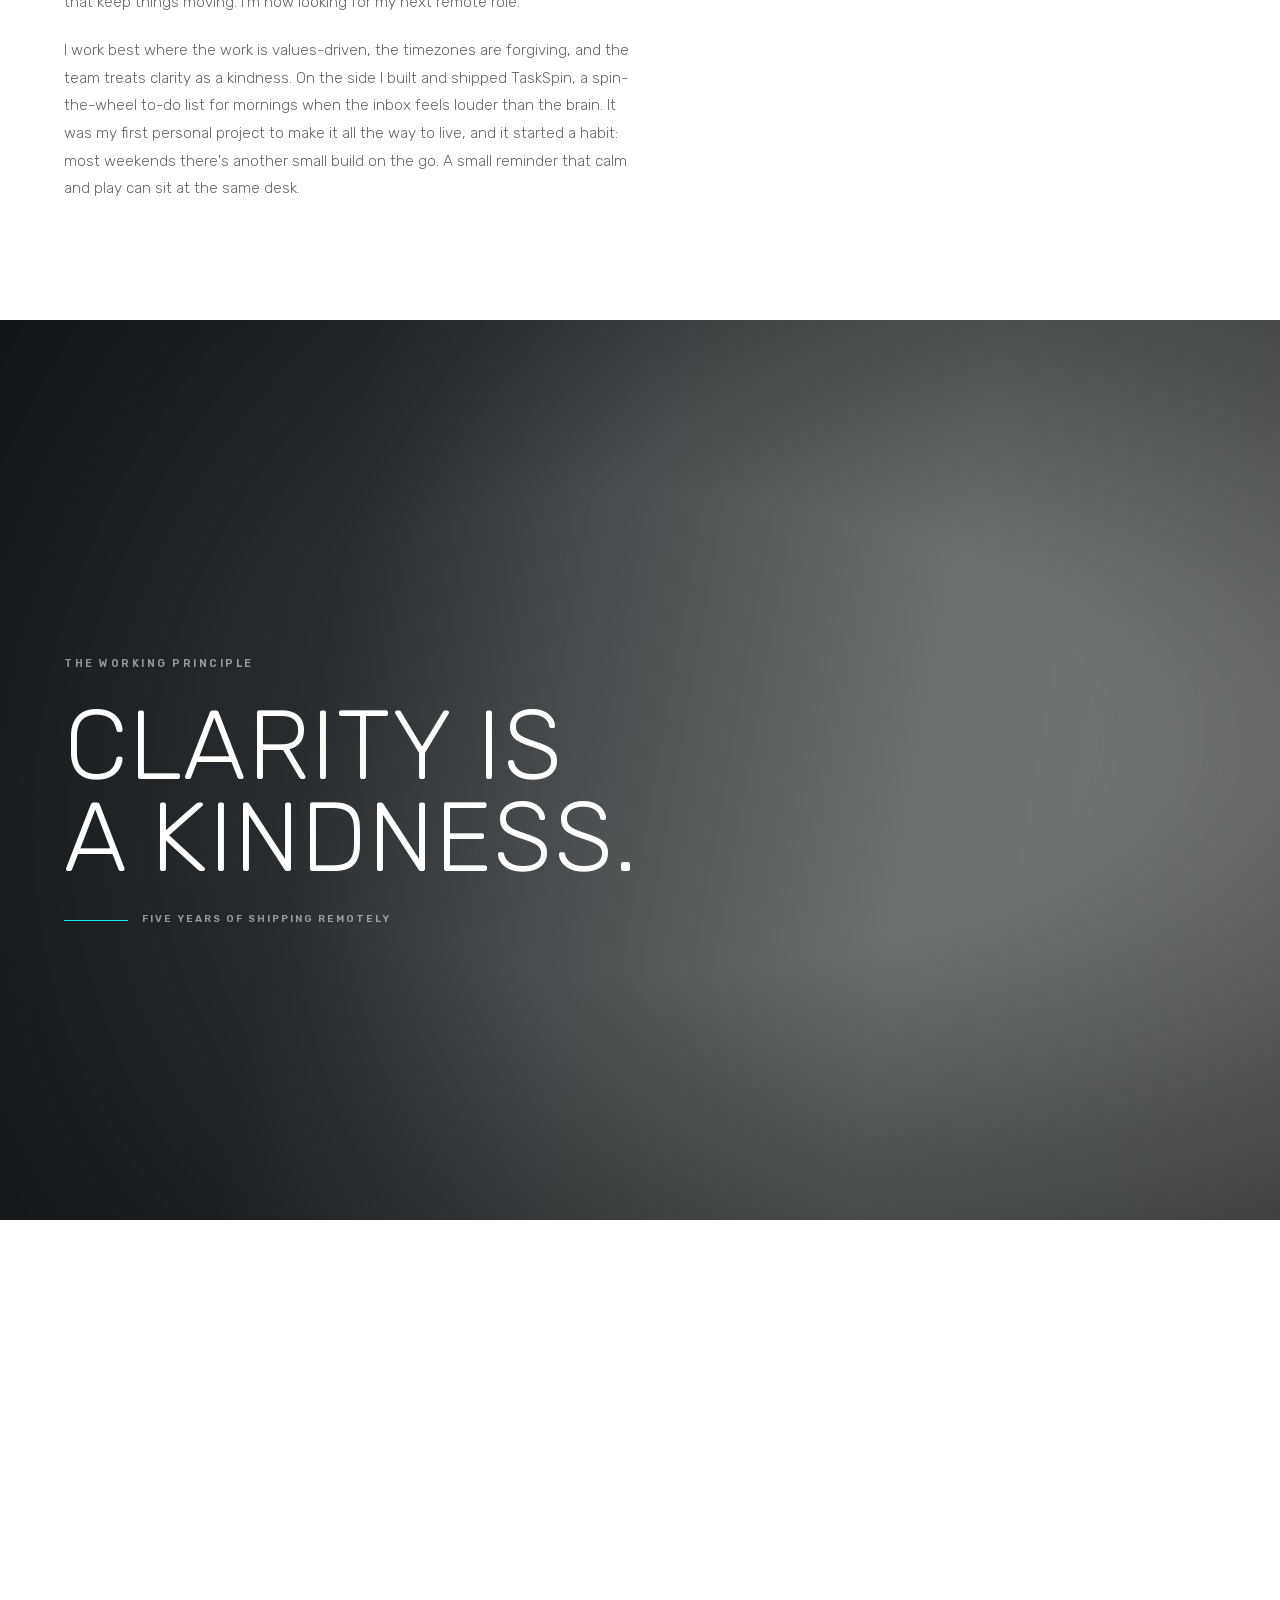
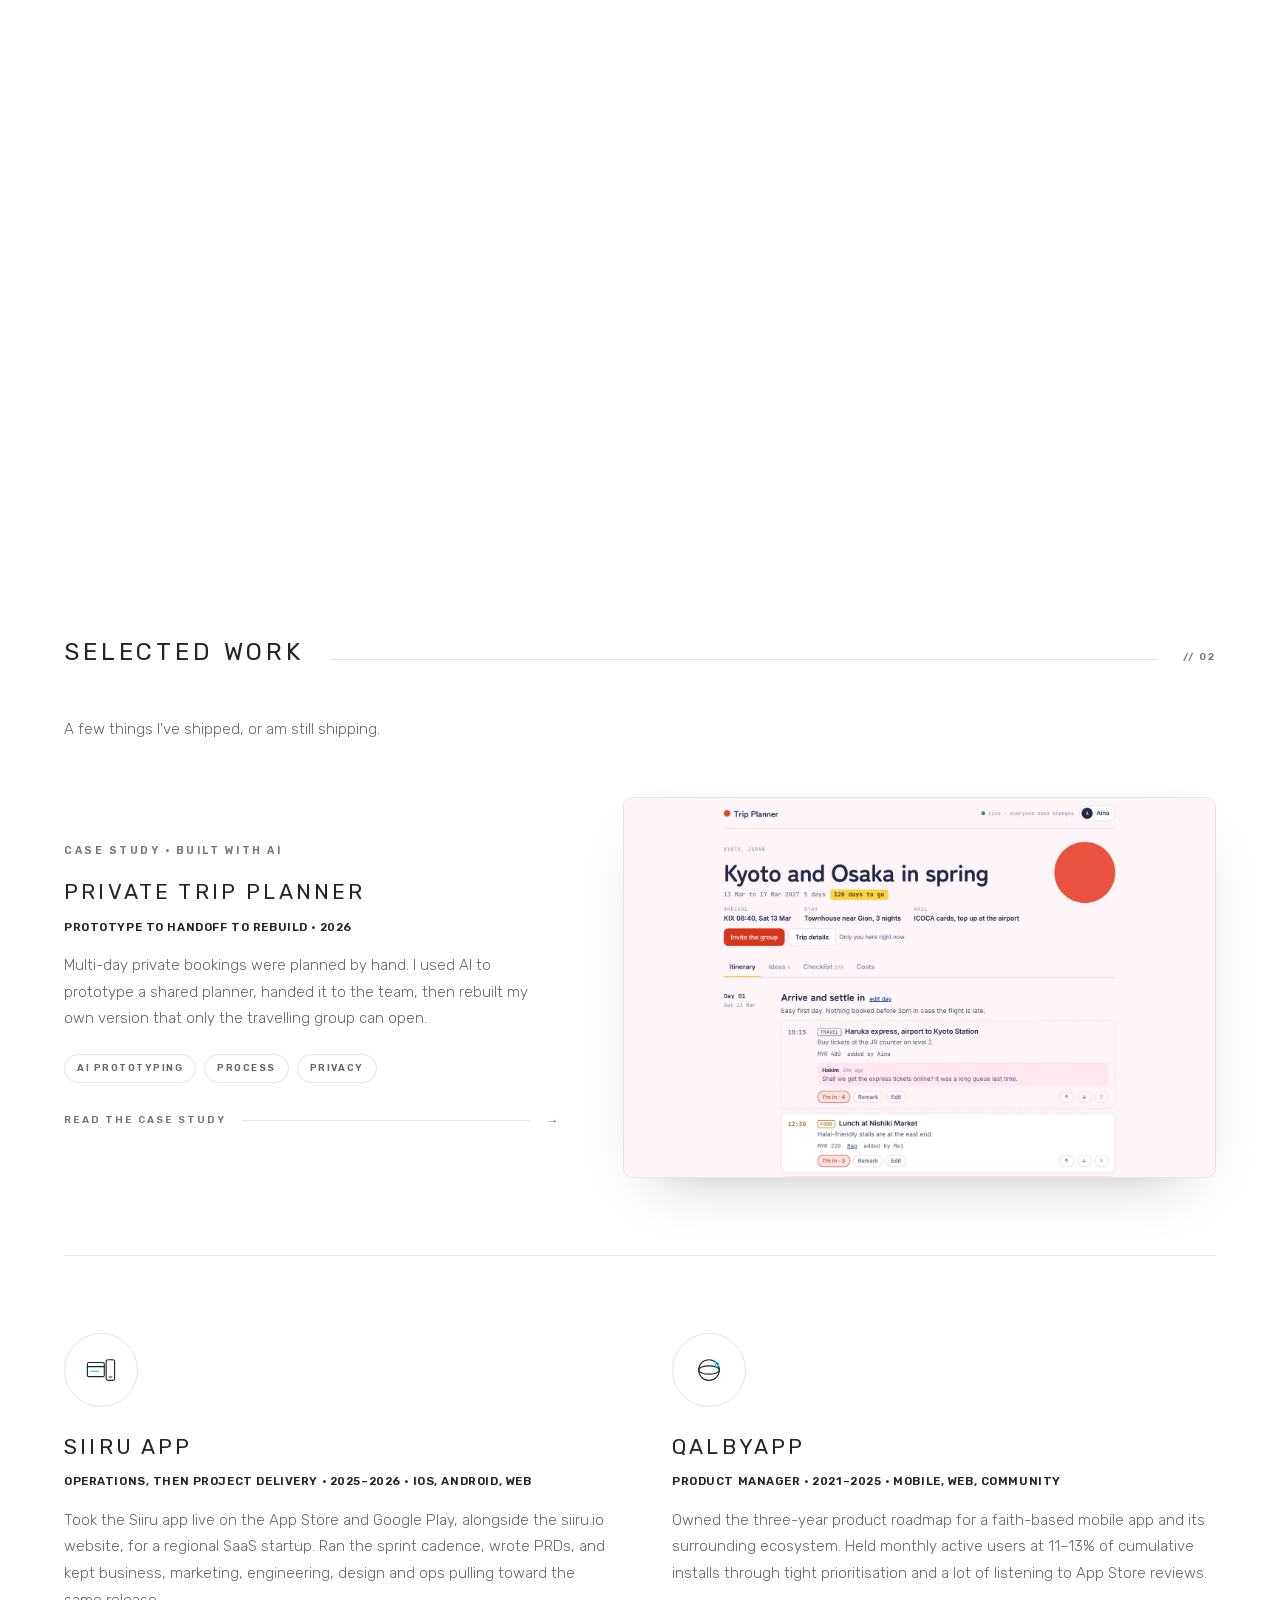
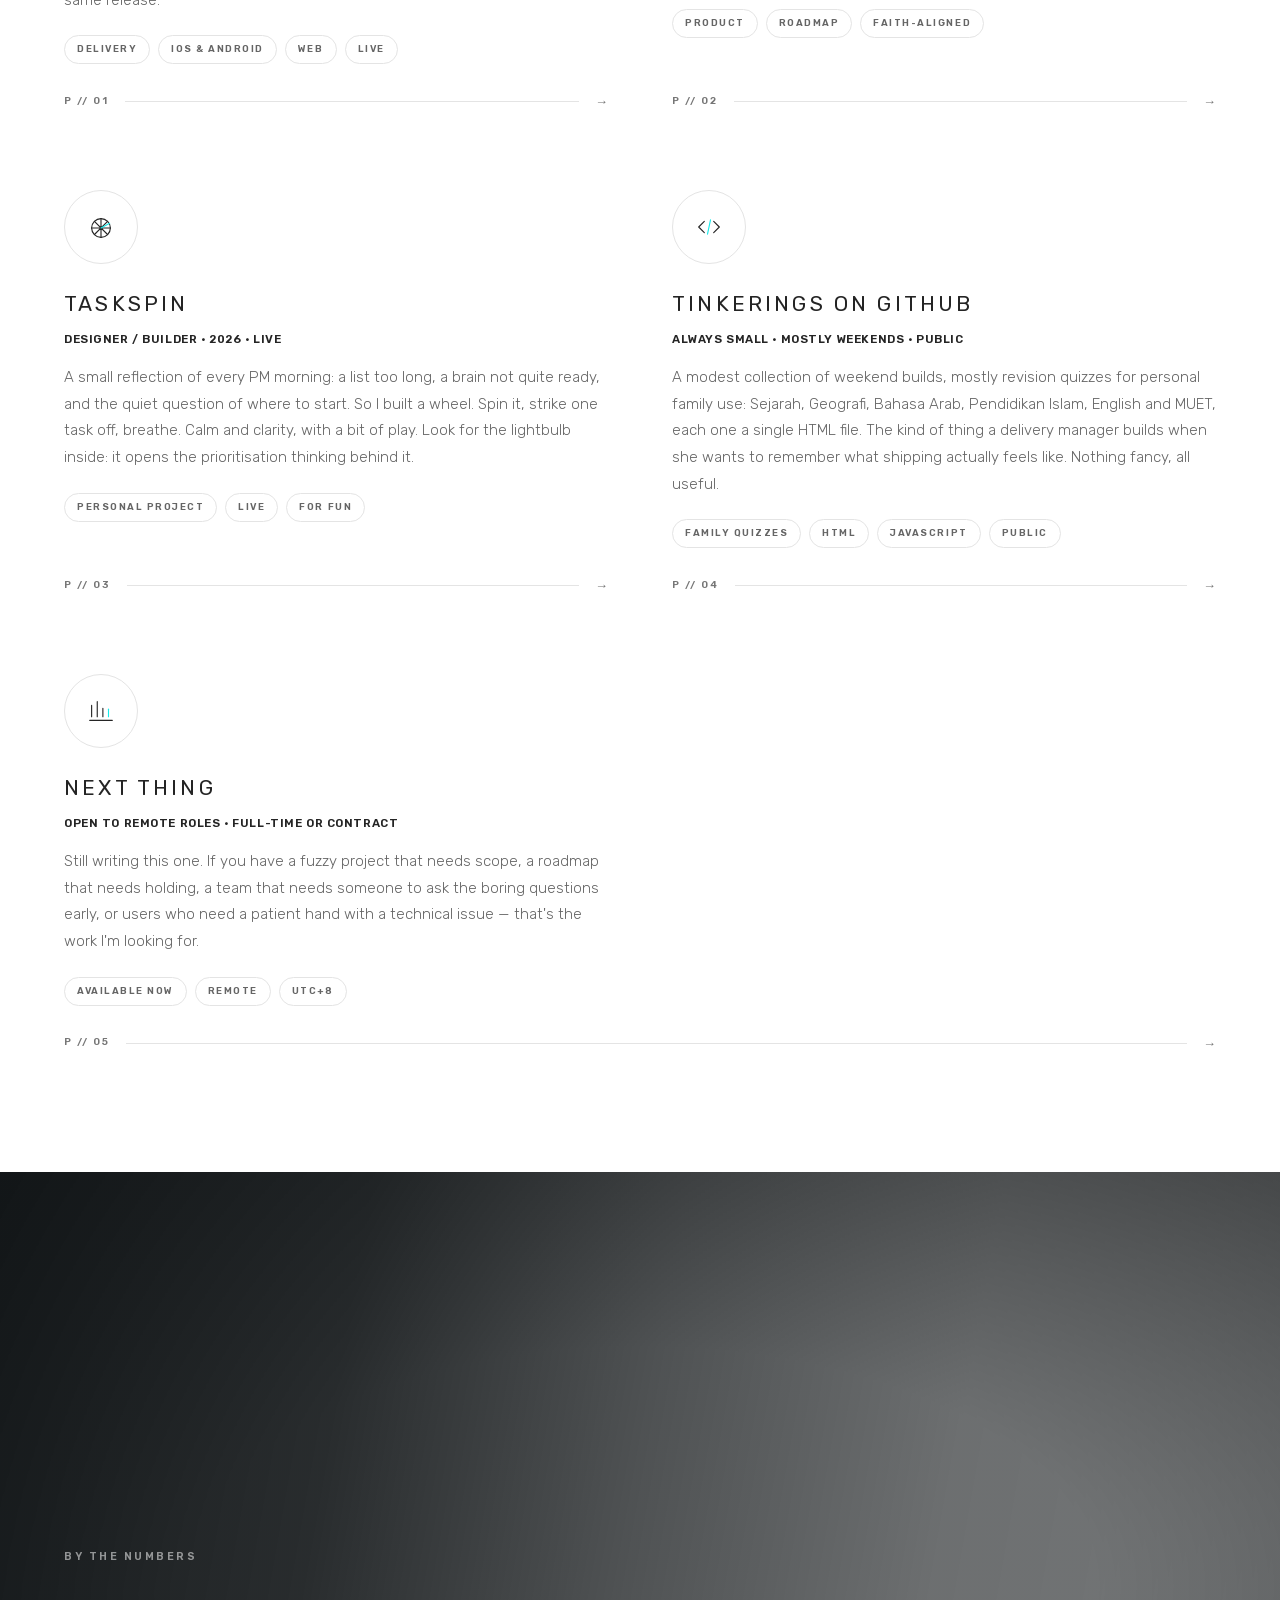
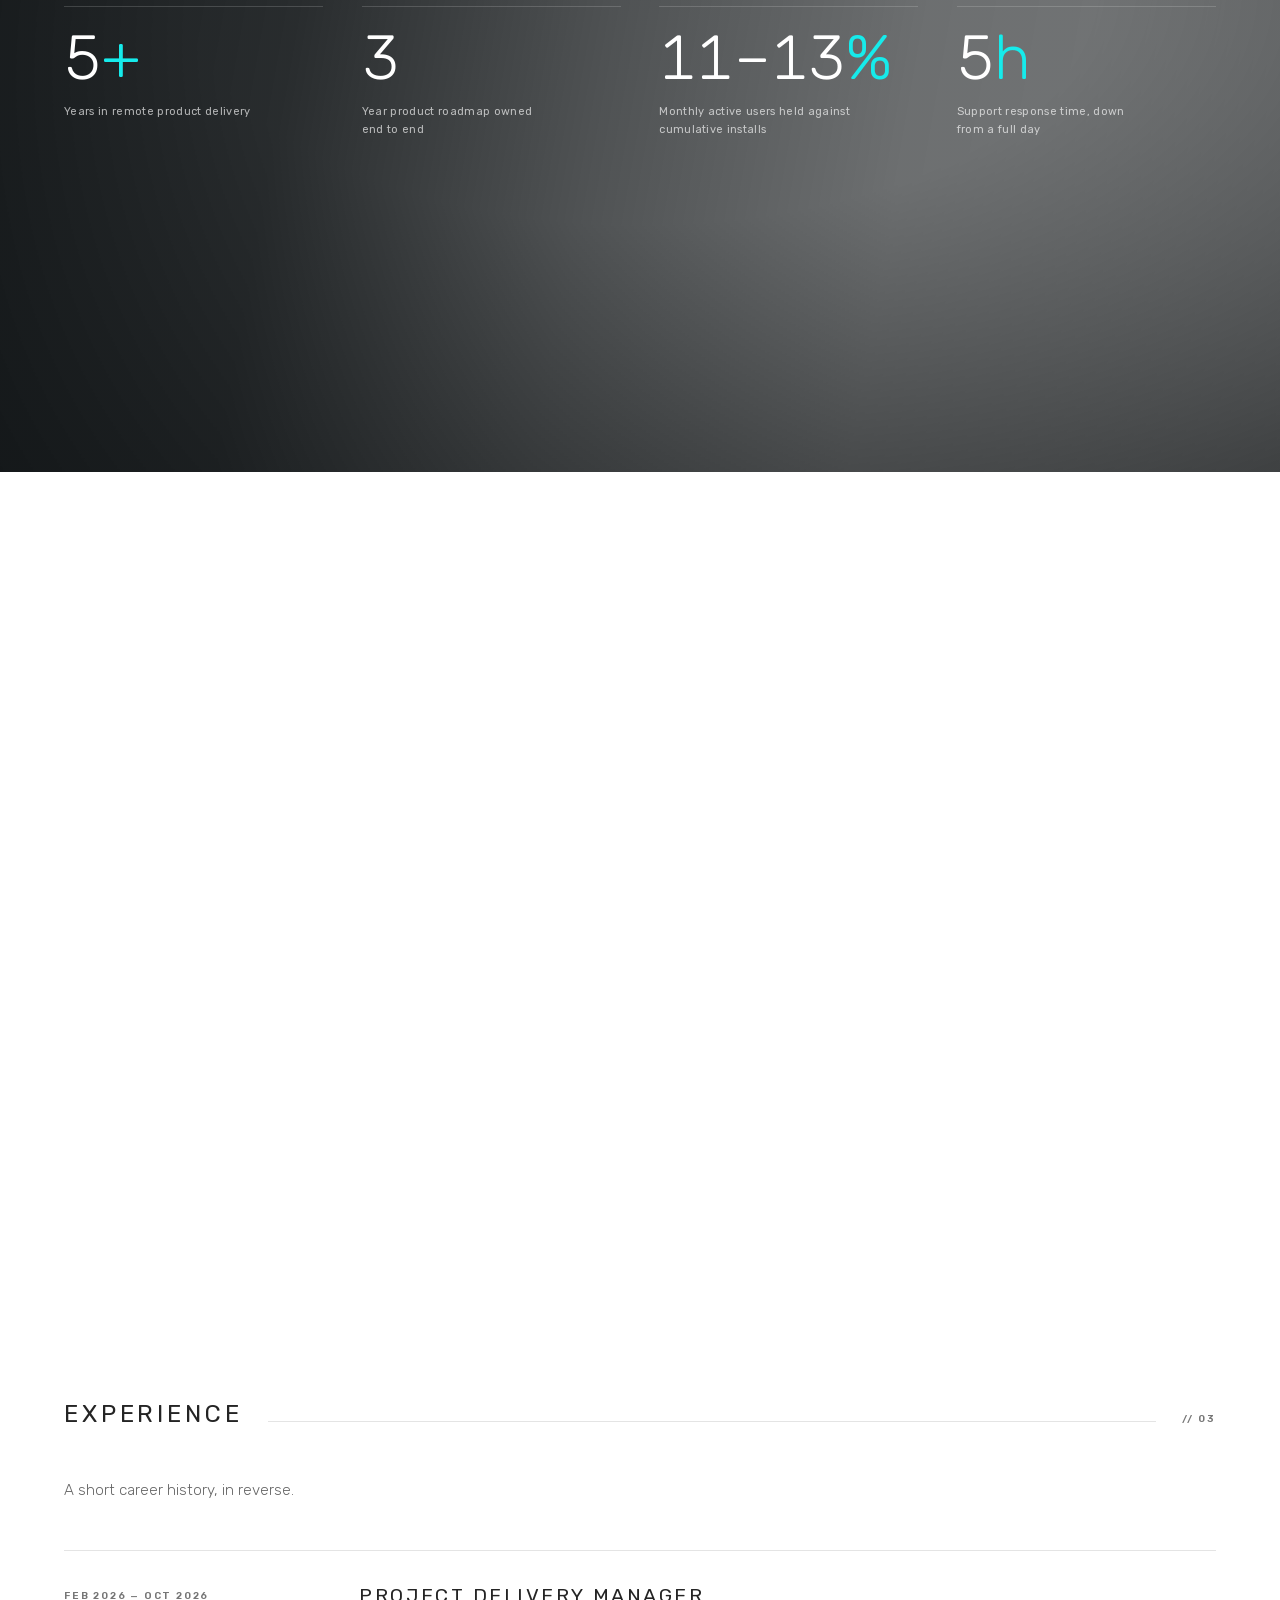
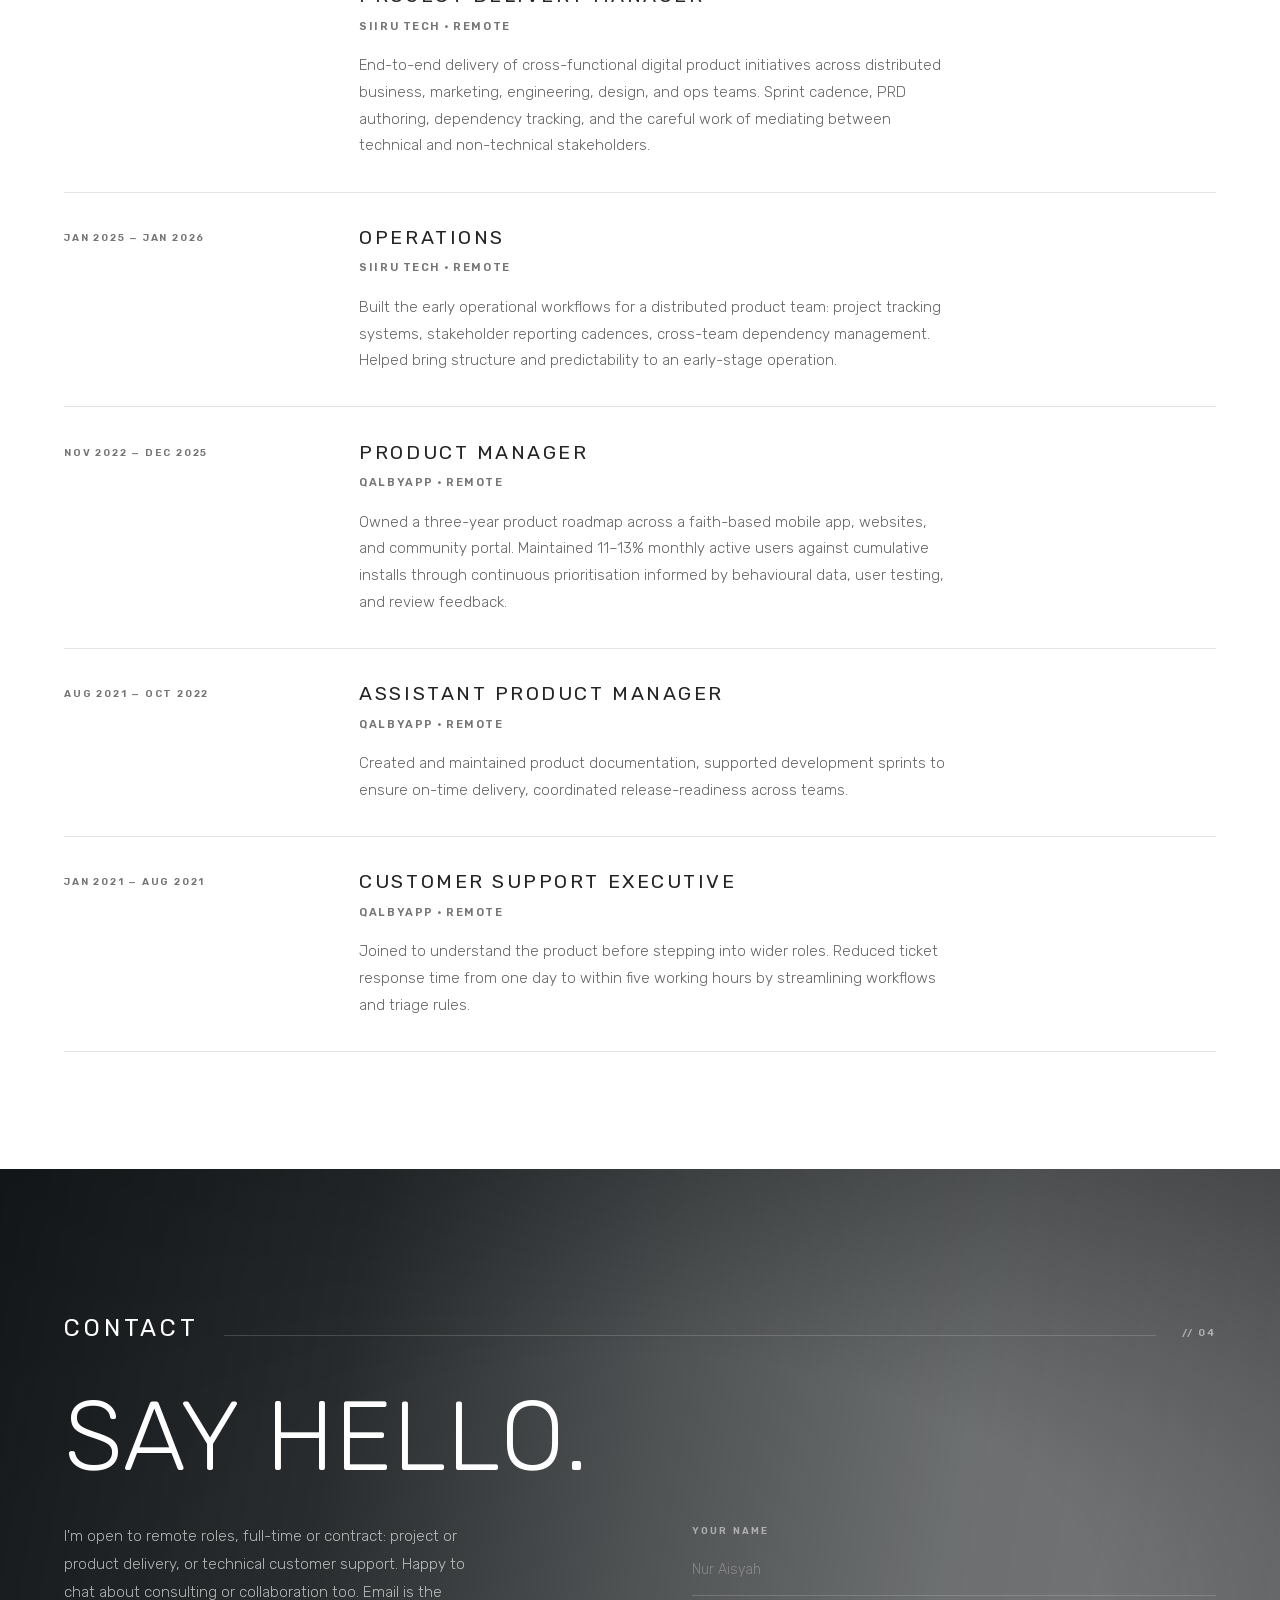
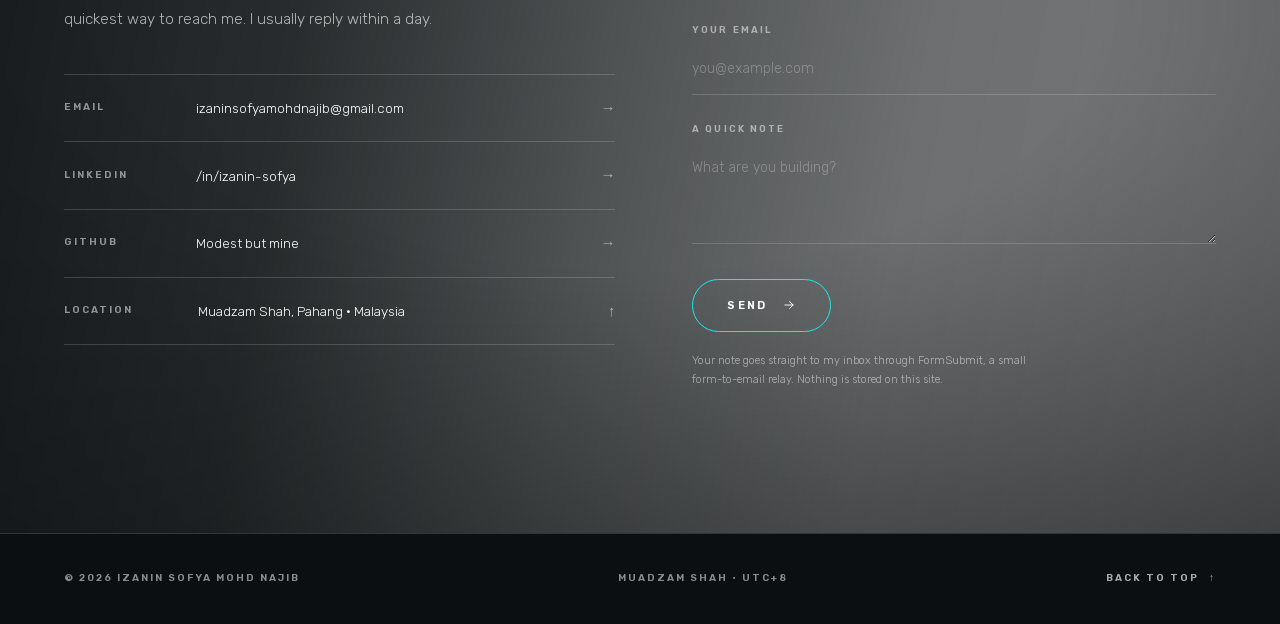
==== commit f28f5d10: "Wording updates: Now order, tools, and TaskSpin story parts 2 and 8 - Now // 02: Private Trip Planne" ====
--- a/index.html
+++ b/index.html
@@ -1384,10 +1384,10 @@
           <h2 class="h3">Shipped &amp; building</h2>
           <a class="keycap" href="taskspin/" target="_blank" rel="noopener noreferrer">TaskSpin, a spin-the-wheel to-do list ↗</a>
           <p class="now-note">Shipped and live. The first one, and the reason there's always a next one.</p>
+          <a class="keycap" href="case-studies/private-trip-planner.html">Private Trip Planner, a case study →</a>
+          <p class="now-note now-extra">A group trip planner prototyped with AI, then rebuilt behind a trip code.</p>
           <a class="keycap" href="https://linktr.ee/izaninsofya" target="_blank" rel="noopener noreferrer">Weekend quizzes for the family ↗</a>
           <p class="now-note now-extra">Small revision quizzes for home use: Sejarah, Bahasa Arab, English, MUET.</p>
-          <a class="keycap" href="case-studies/private-trip-planner.html">Private Trip Planner, a case study →</a>
-          <p class="now-note now-extra">A group trip planner prototyped with AI, then rebuilt behind a trip code.</p>
         </div>
         <div class="now-item rv" style="--d:260ms">
           <p class="eyebrow">Now // 03</p>
@@ -1436,7 +1436,7 @@
       </div>
       <ul class="facts rv" style="--d:200ms">
         <li><span class="k">Delivery</span><span class="v">Sprint planning · PRDs · Roadmaps</span></li>
-        <li><span class="k">Tools</span><span class="v">Notion · Slack · Google Workspace</span></li>
+        <li><span class="k">Tools</span><span class="v">Notion · Linear · Slack · Google Workspace</span></li>
         <li><span class="k">Languages</span><span class="v">English · Bahasa Malaysia · Indonesia</span></li>
         <li><span class="k">Based in</span><span class="v">Muadzam Shah, Pahang · Remote</span></li>
         <li><span class="k">Belief</span><span class="v">Sincerity, Excellence, Accountability</span></li>
